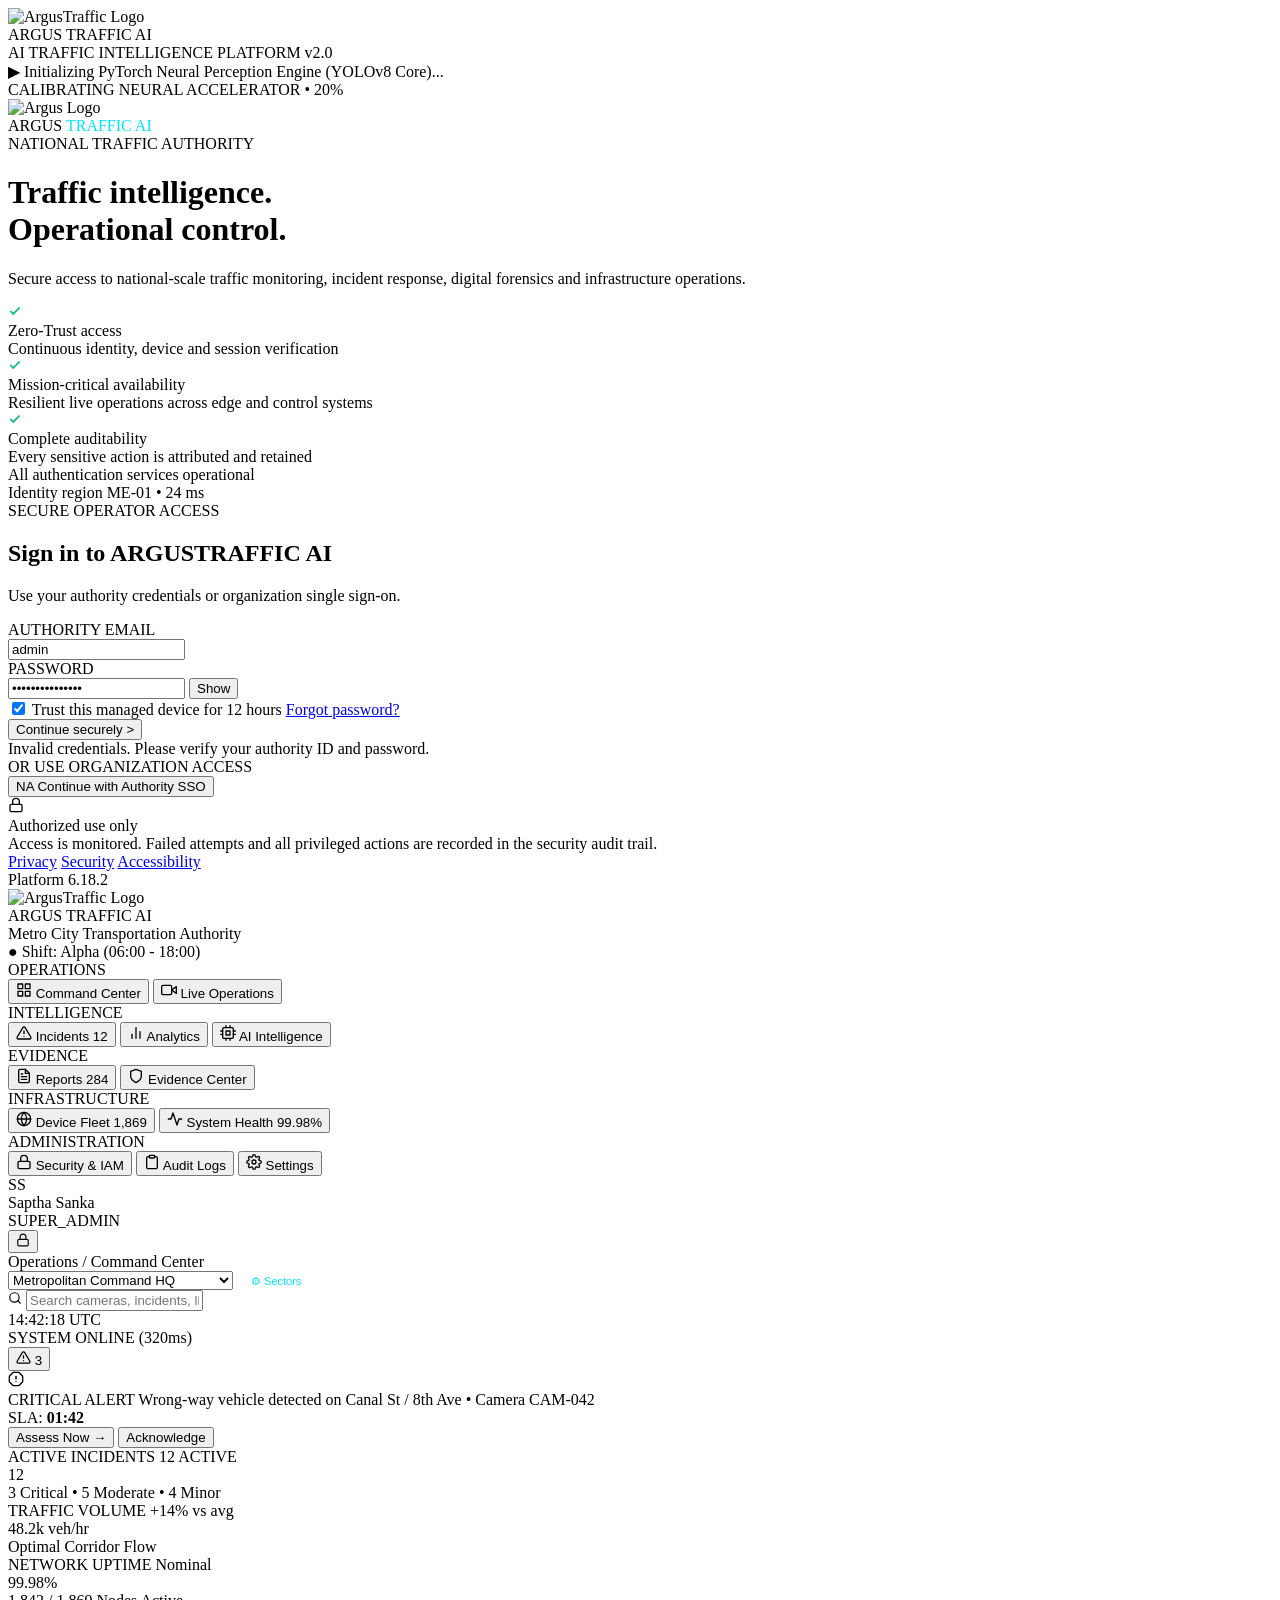
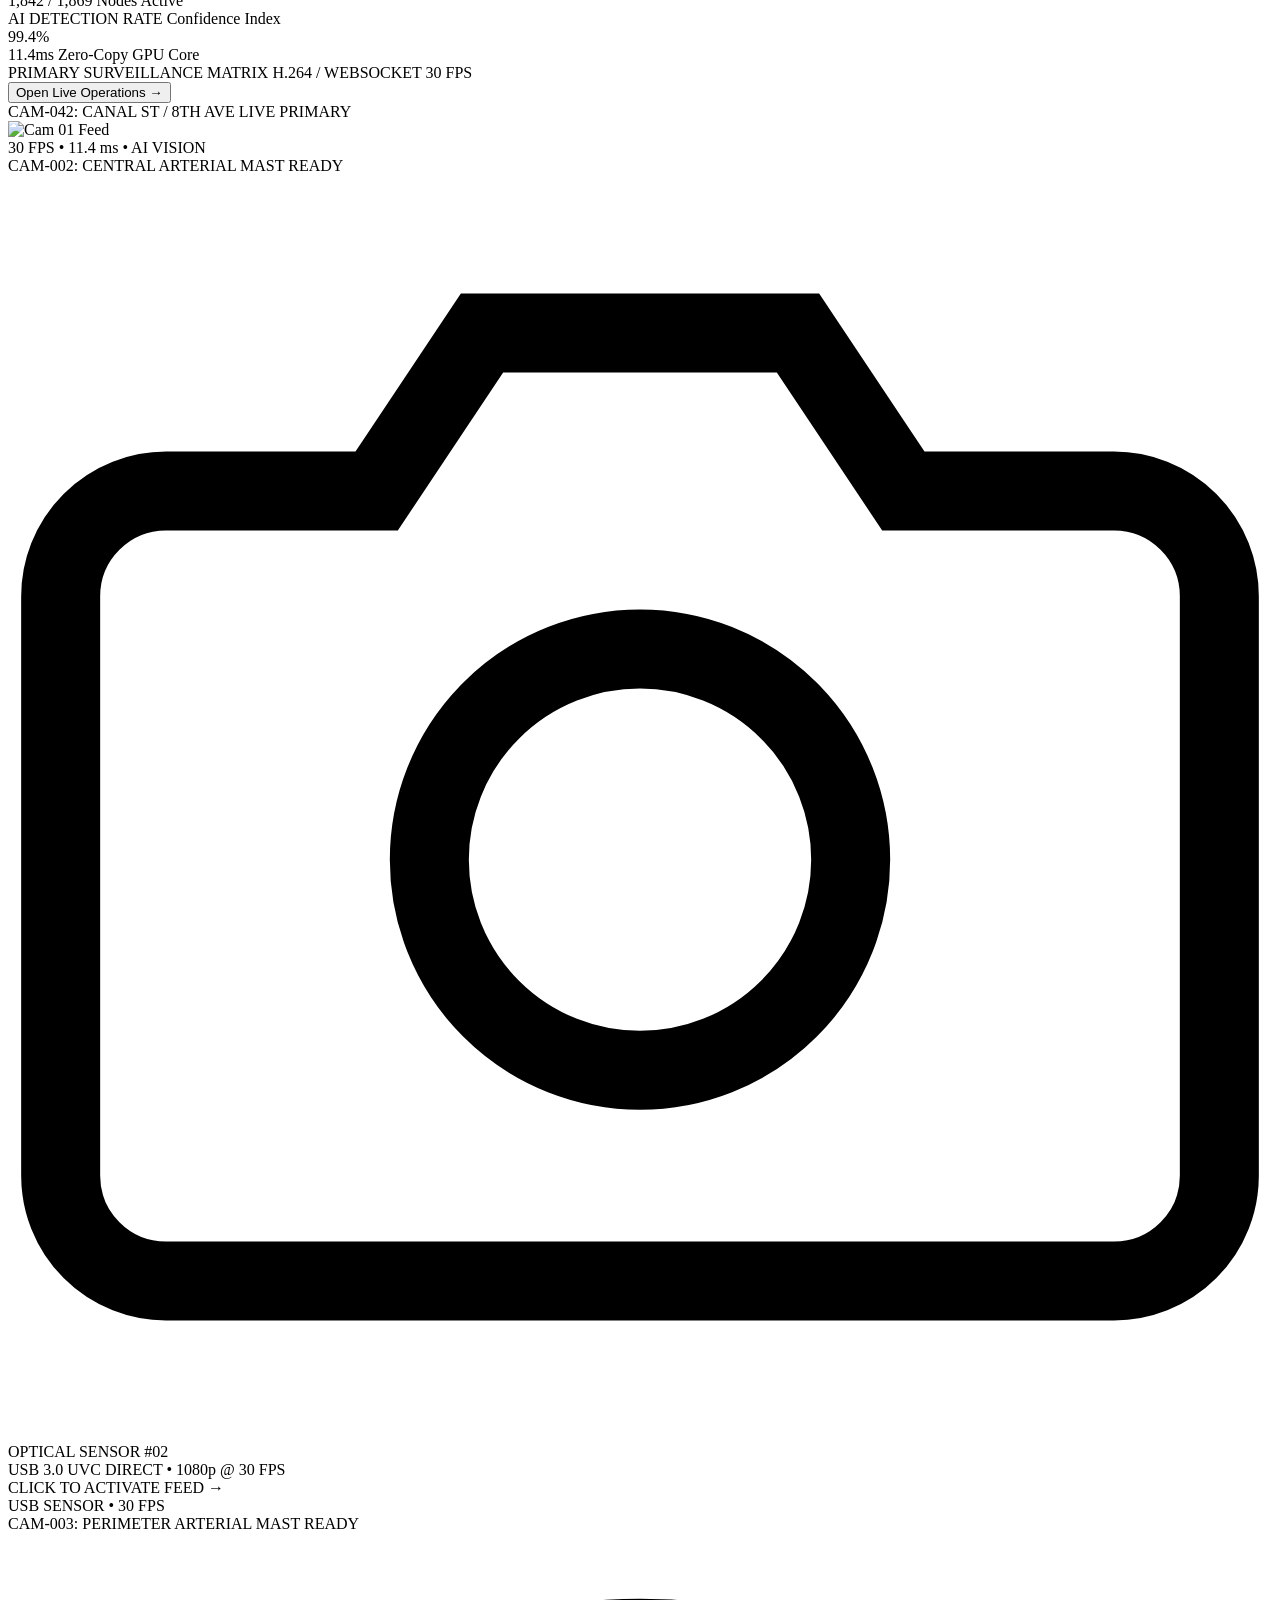
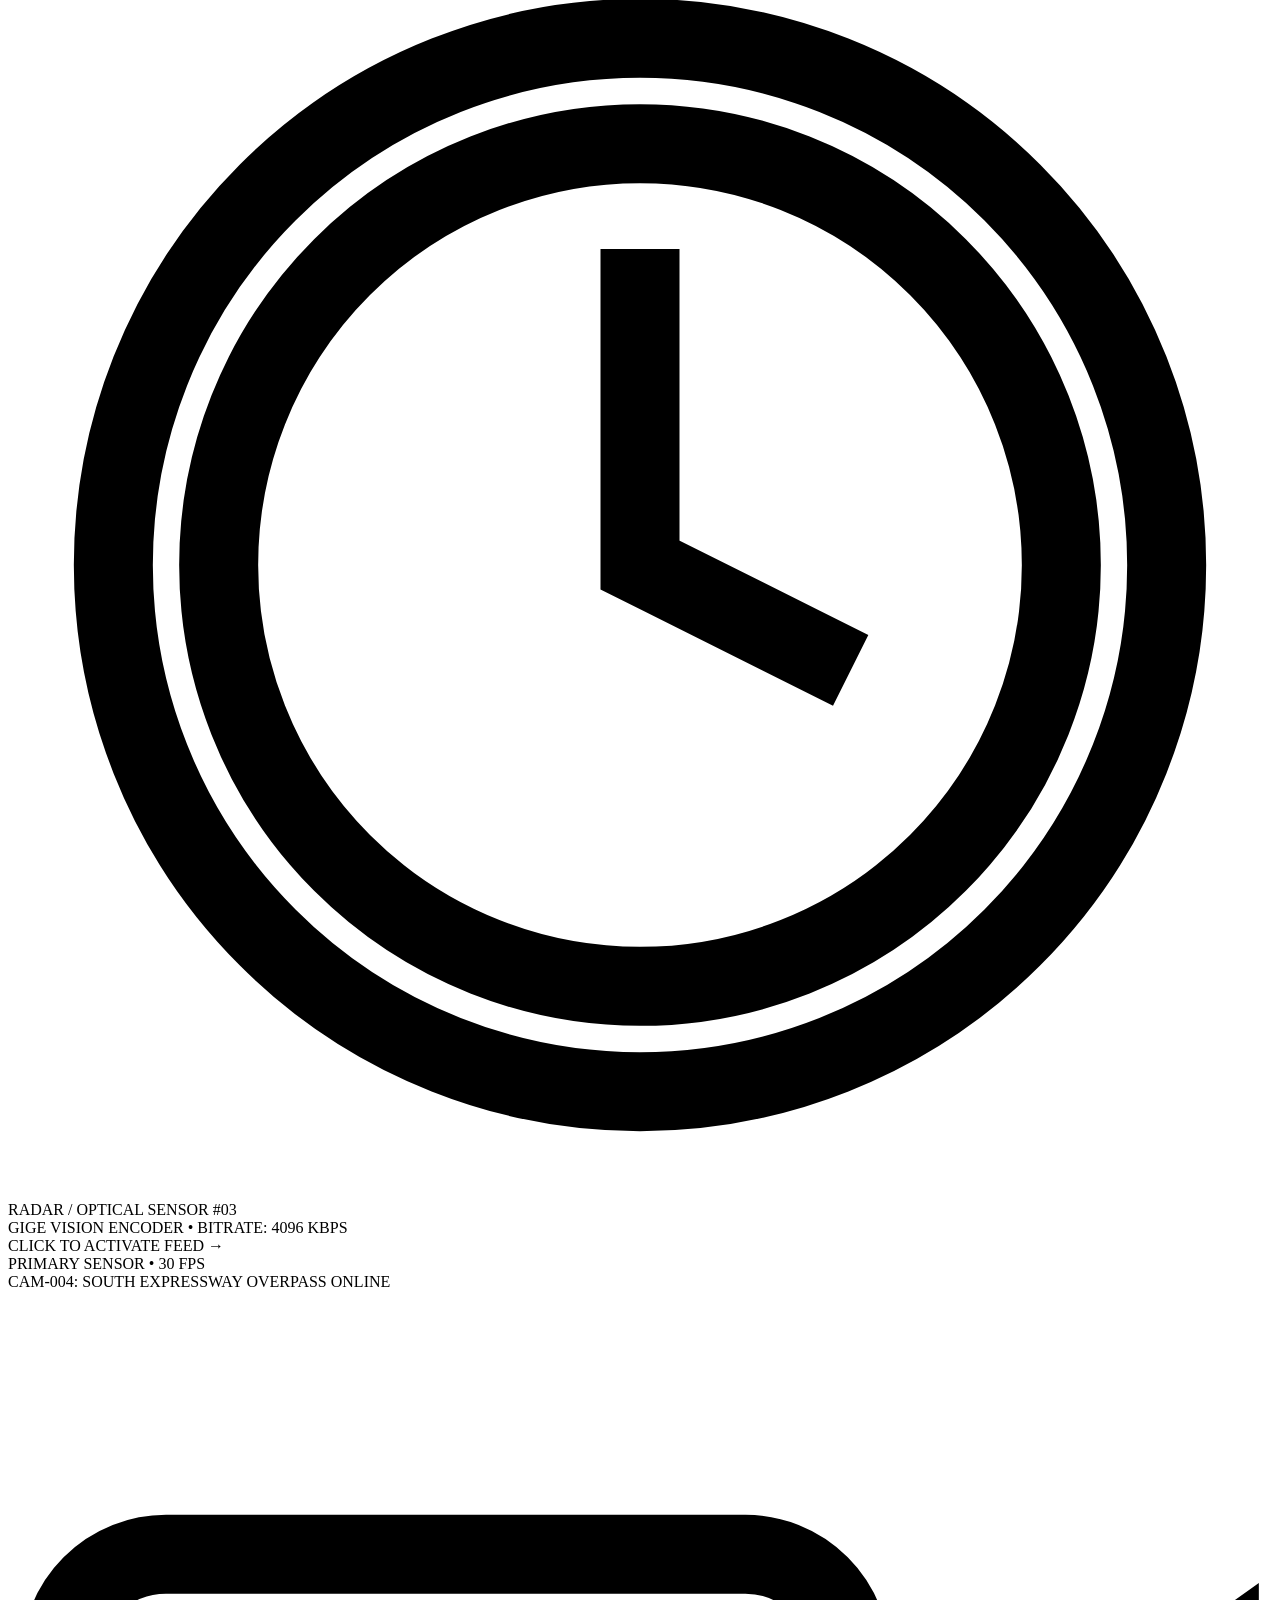
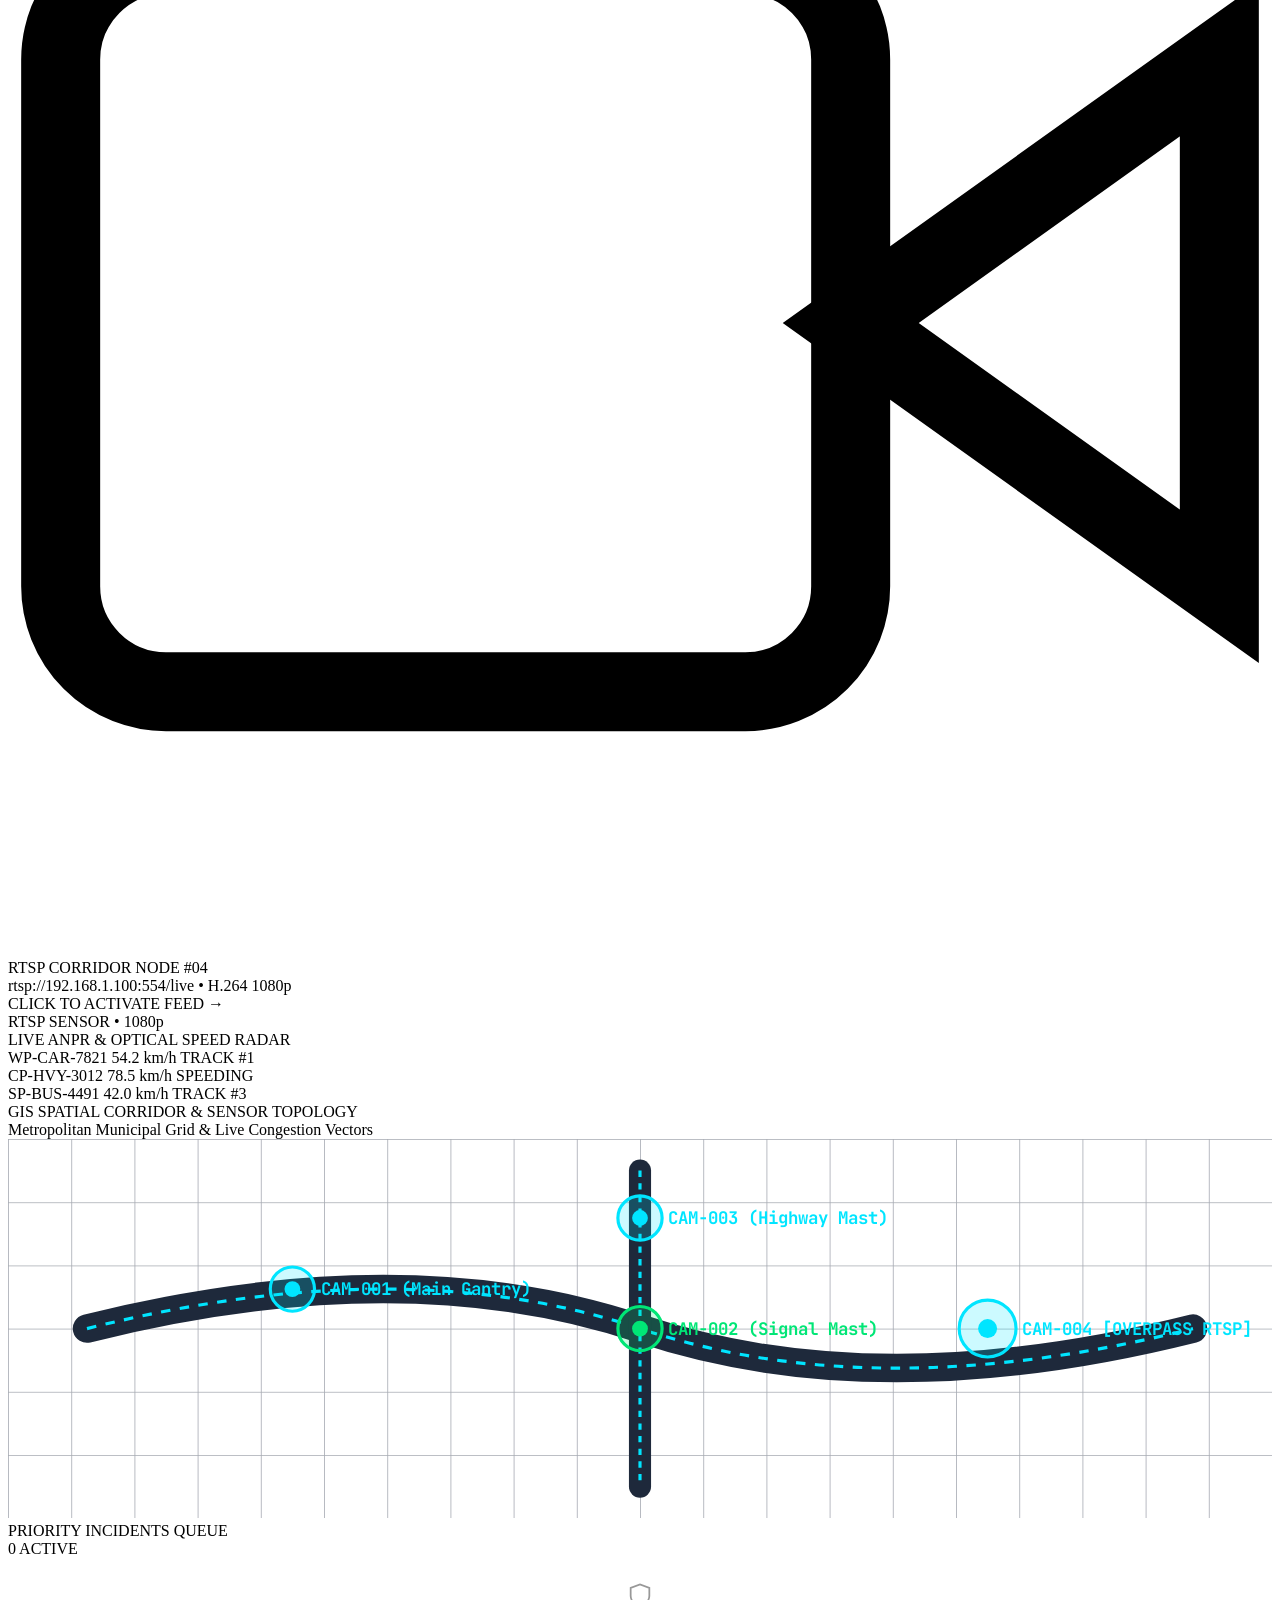
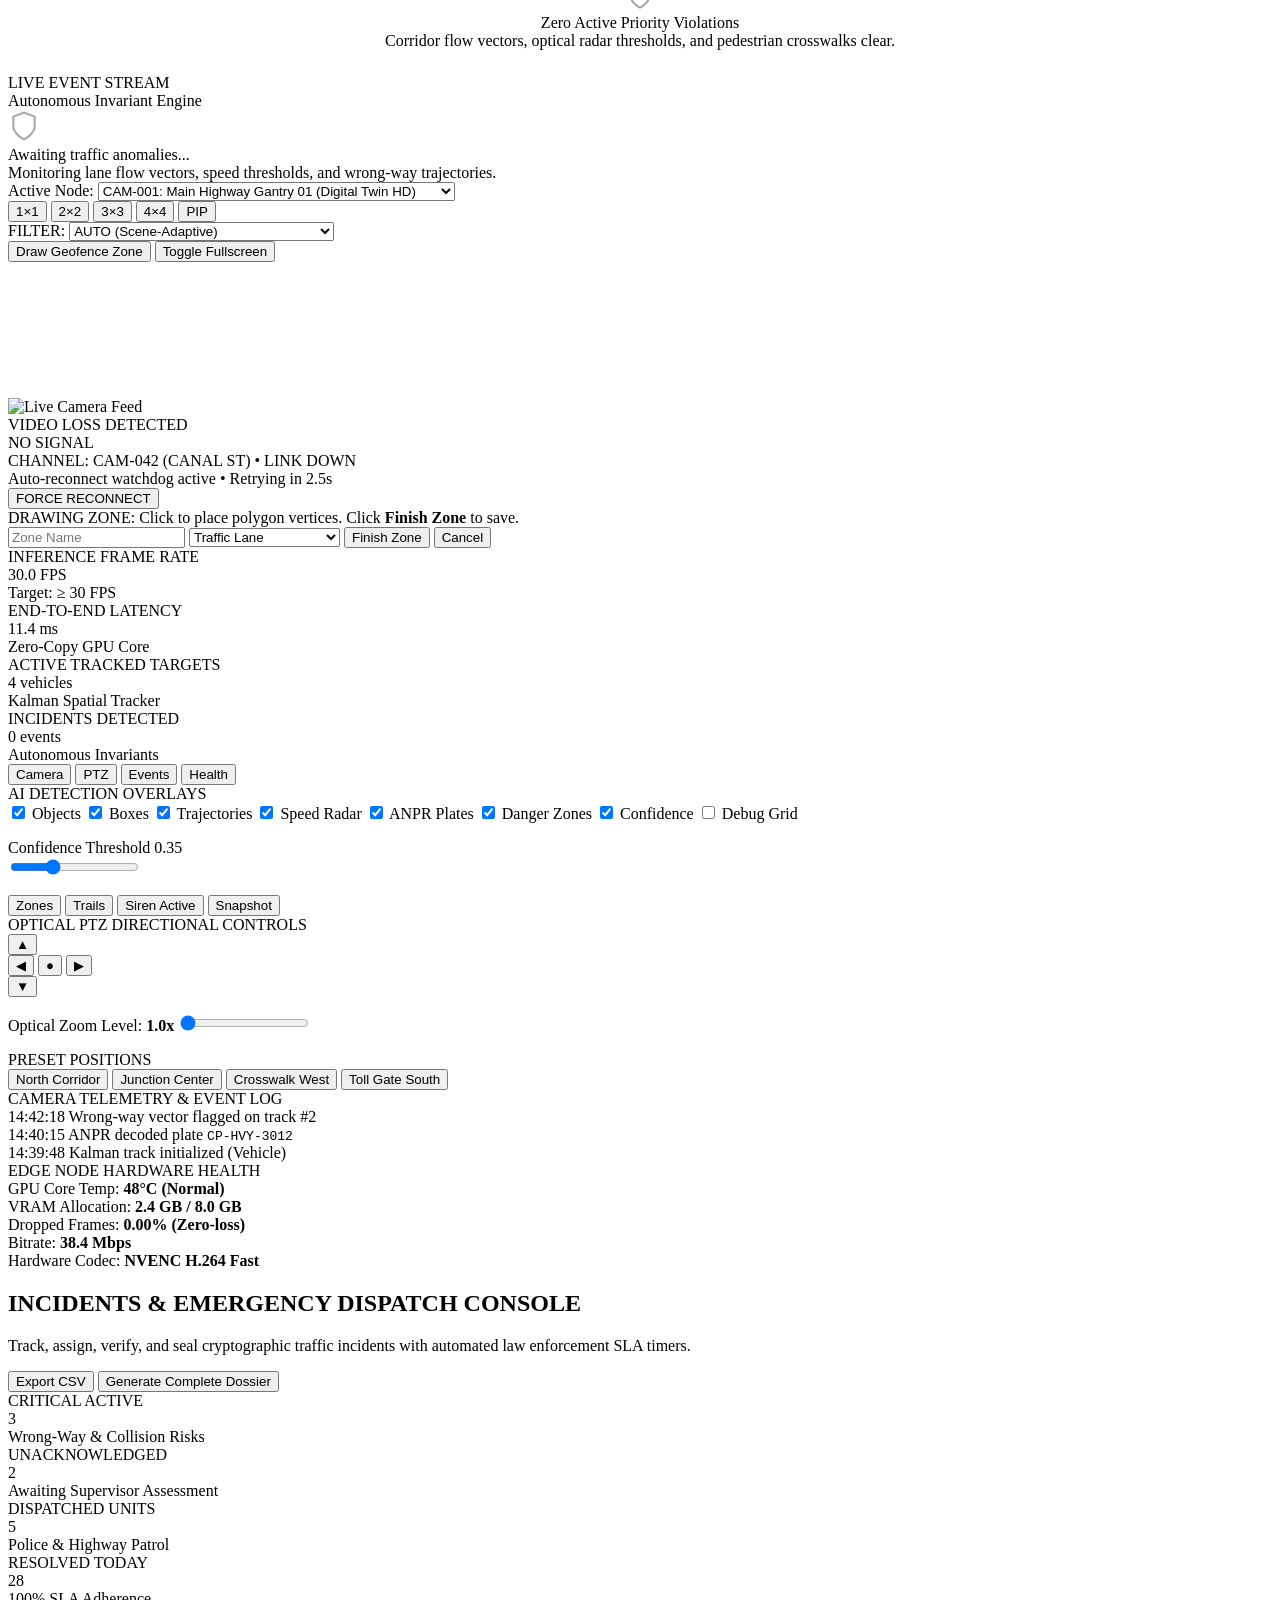
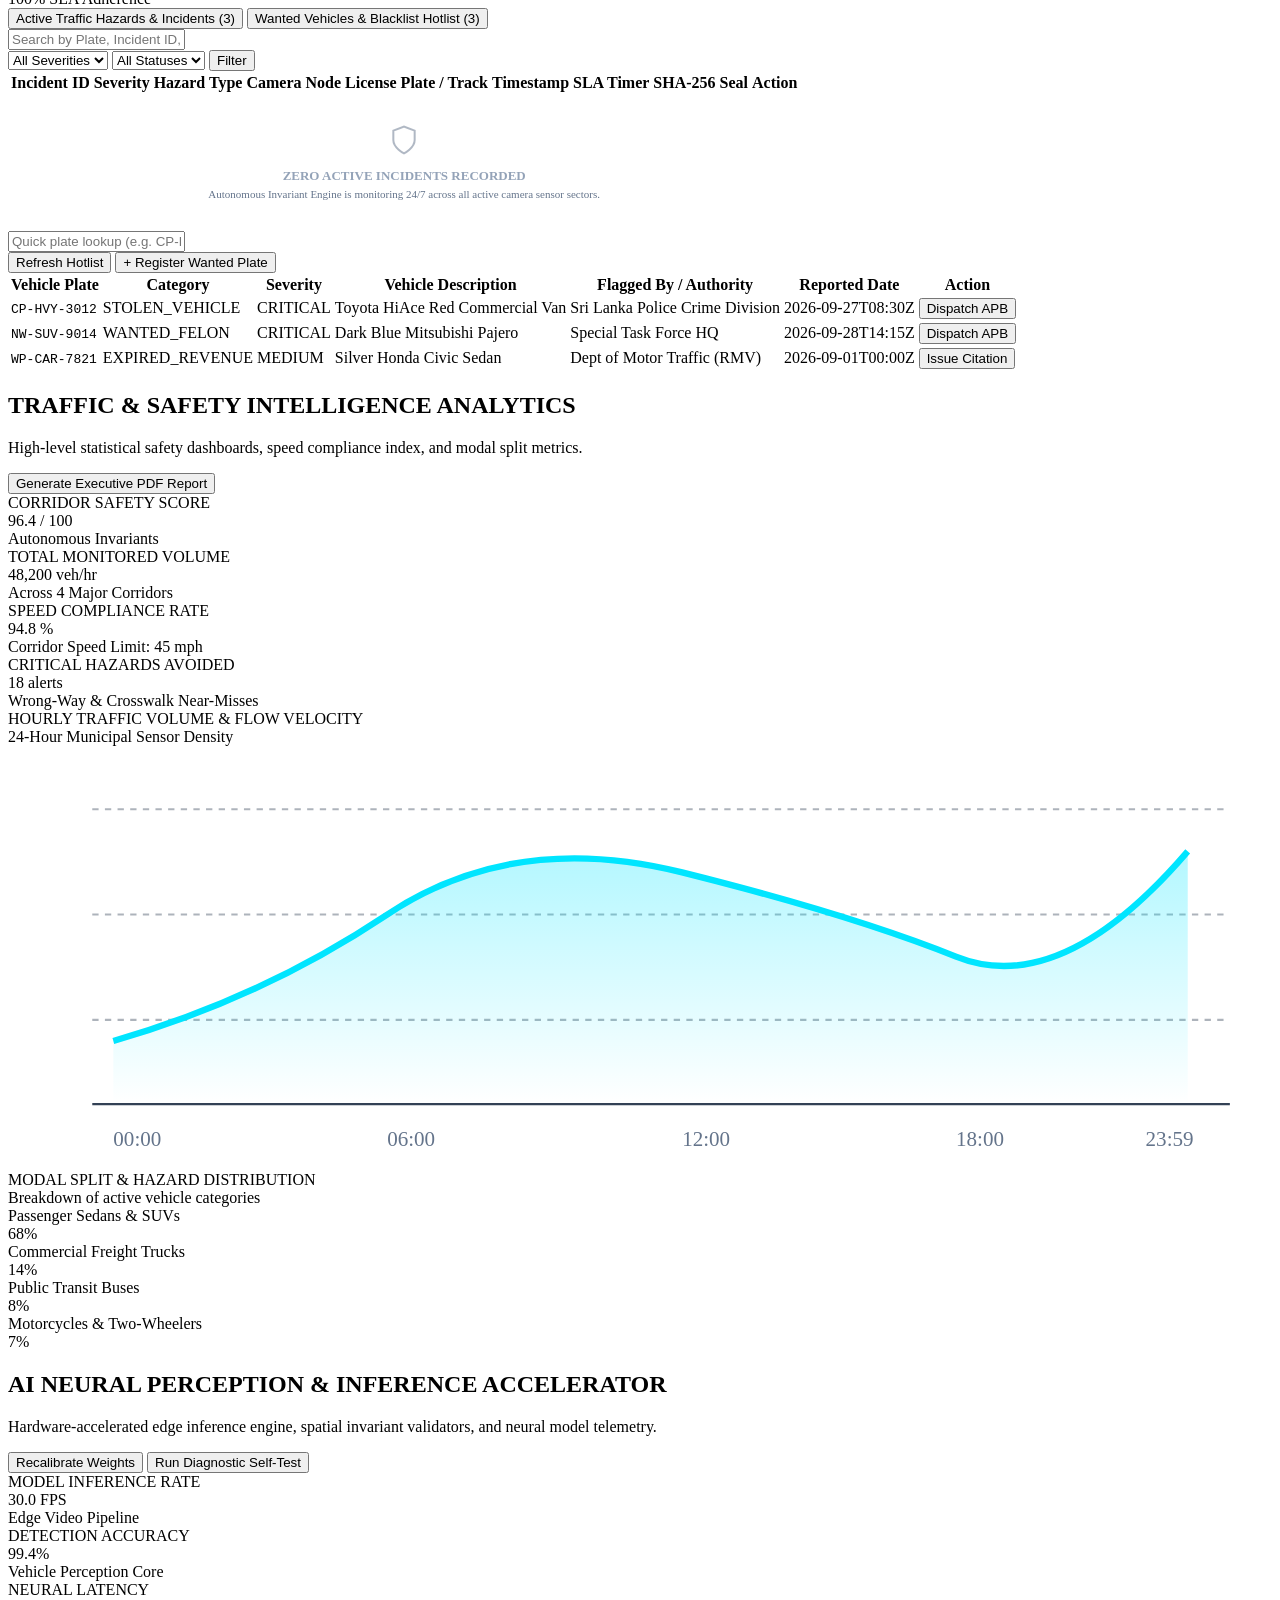
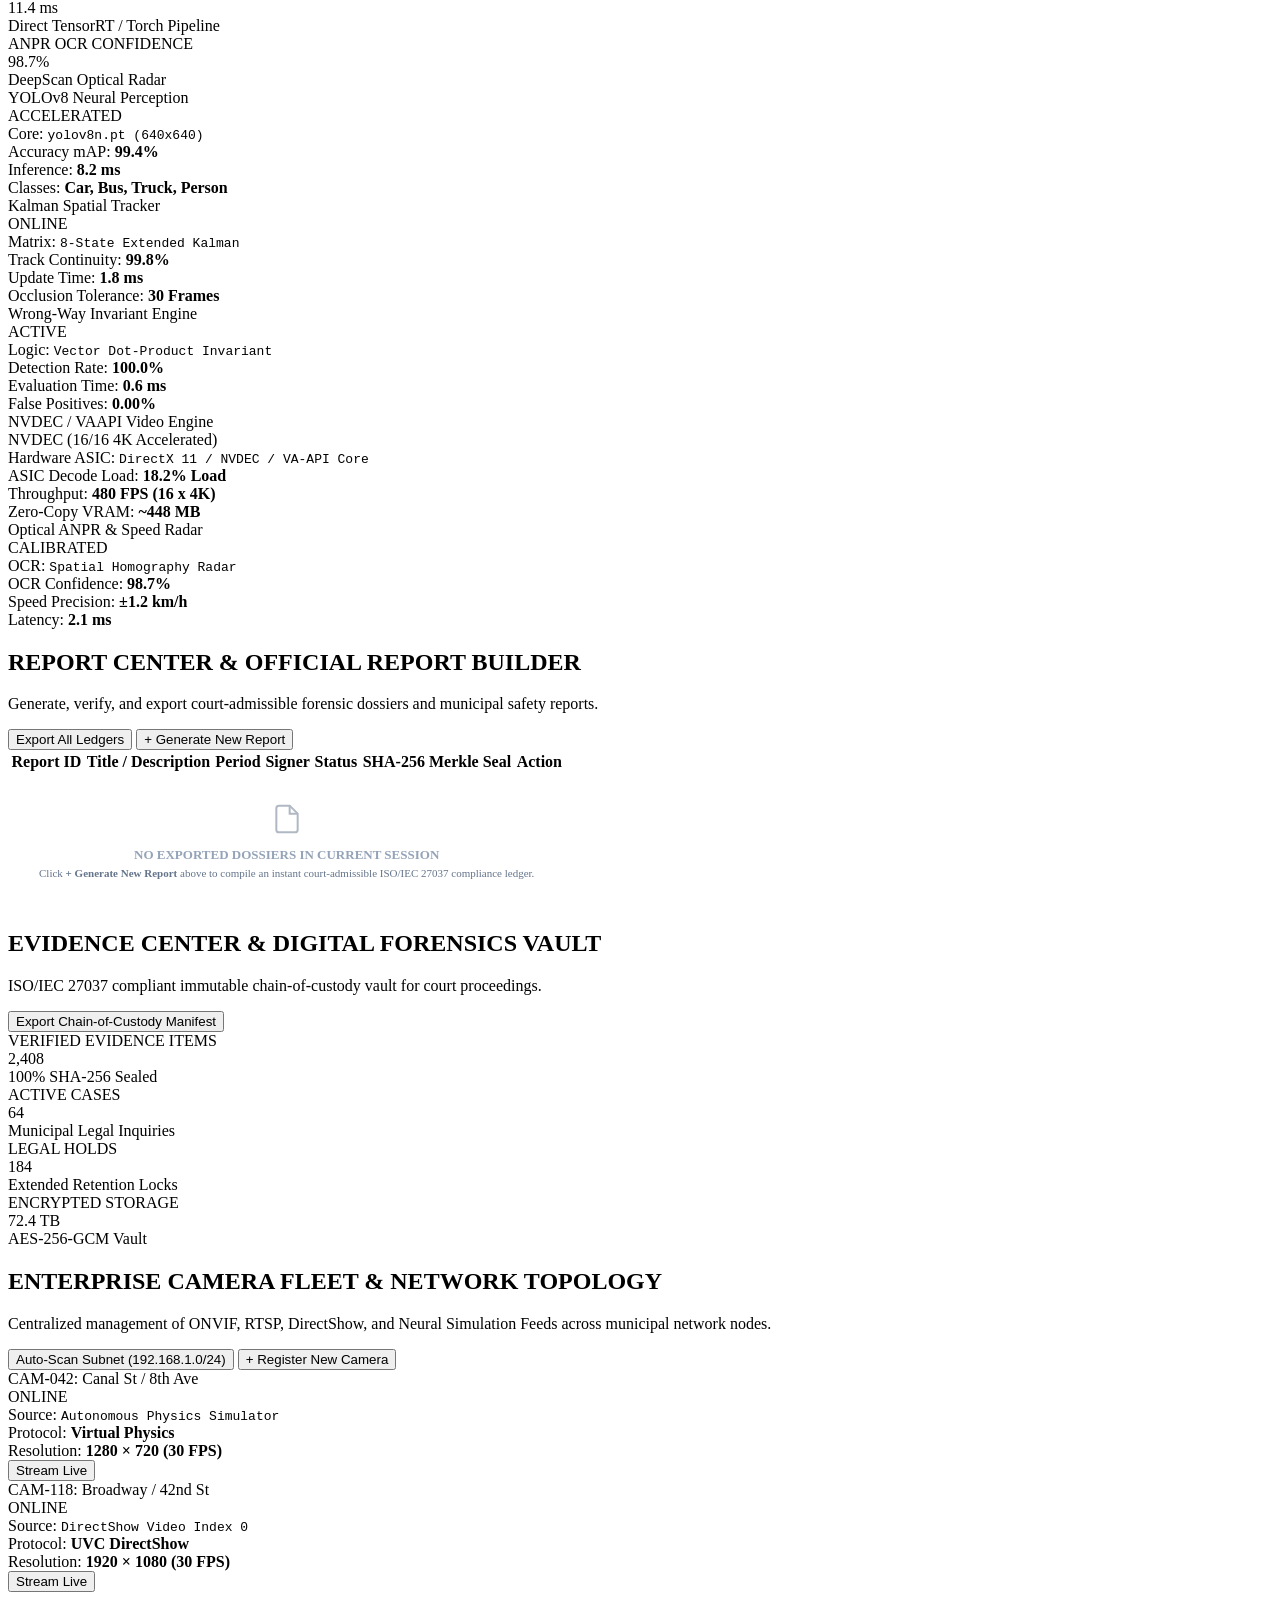
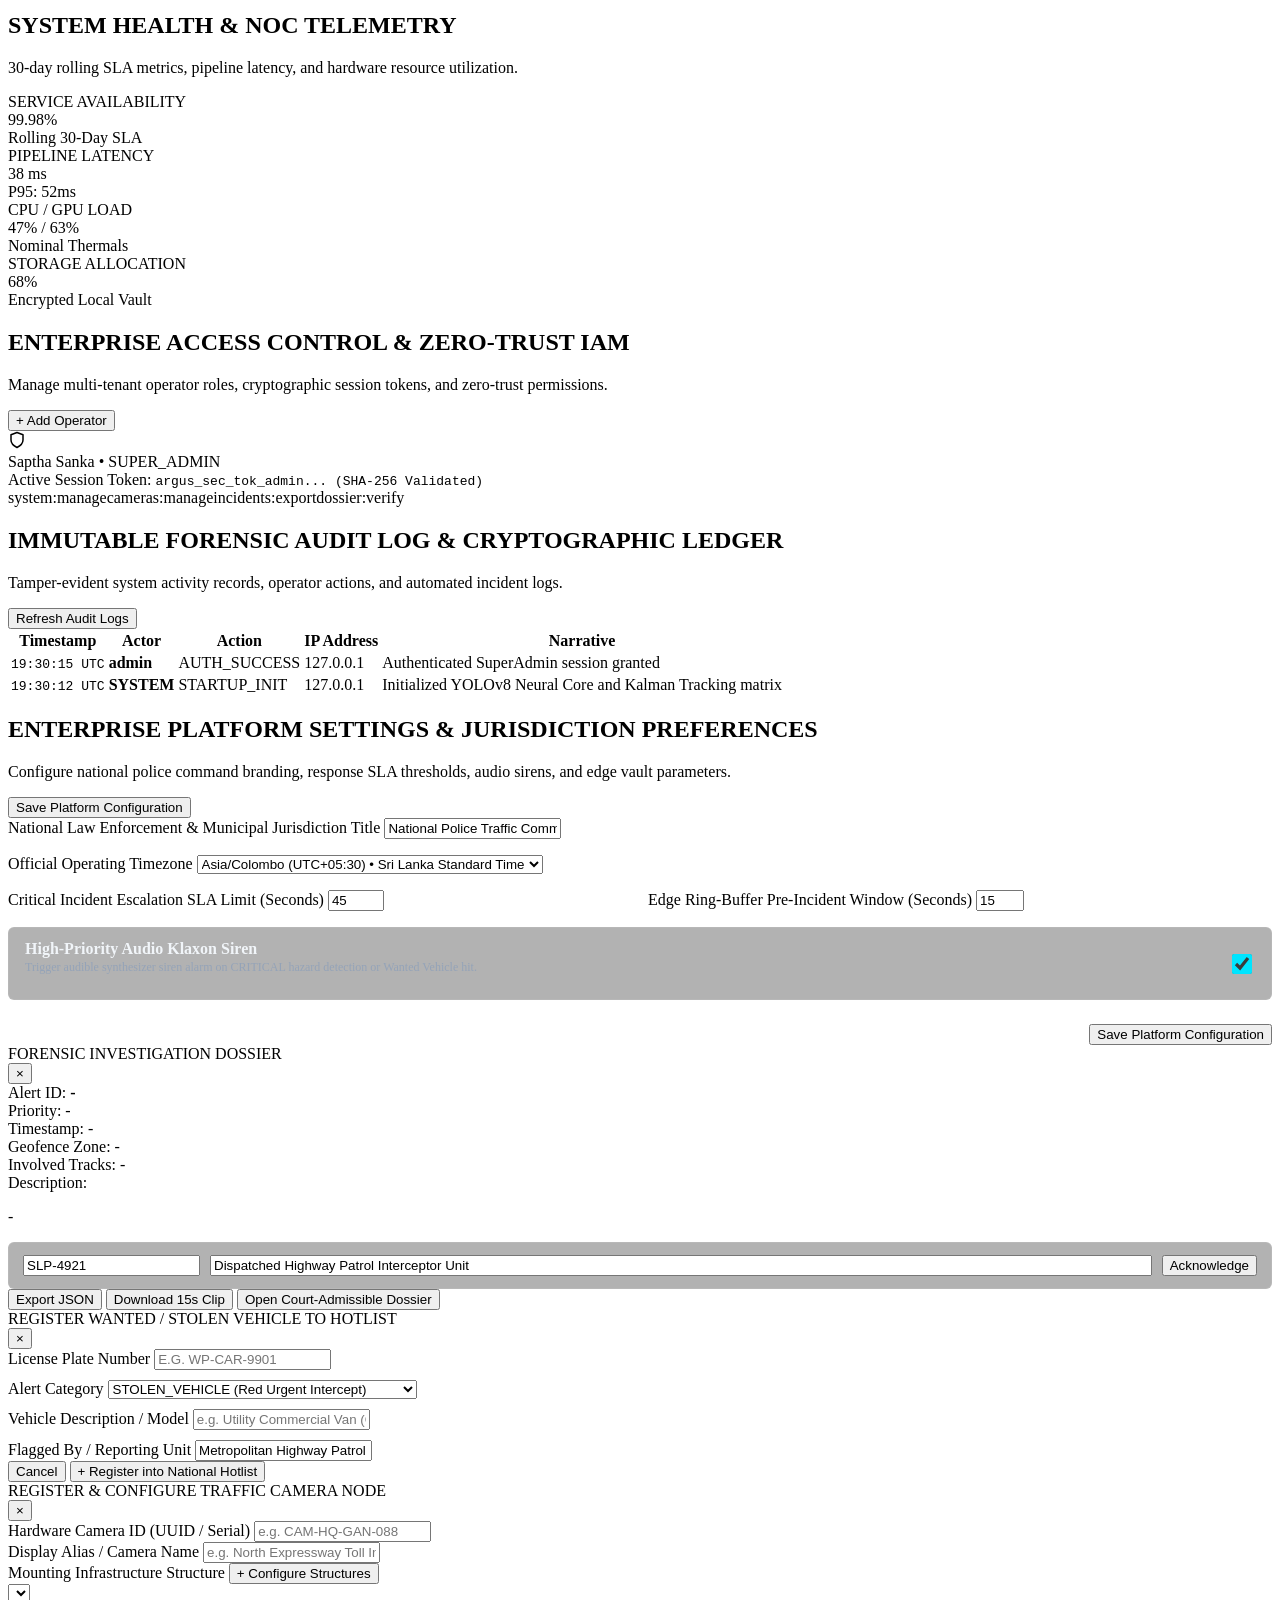
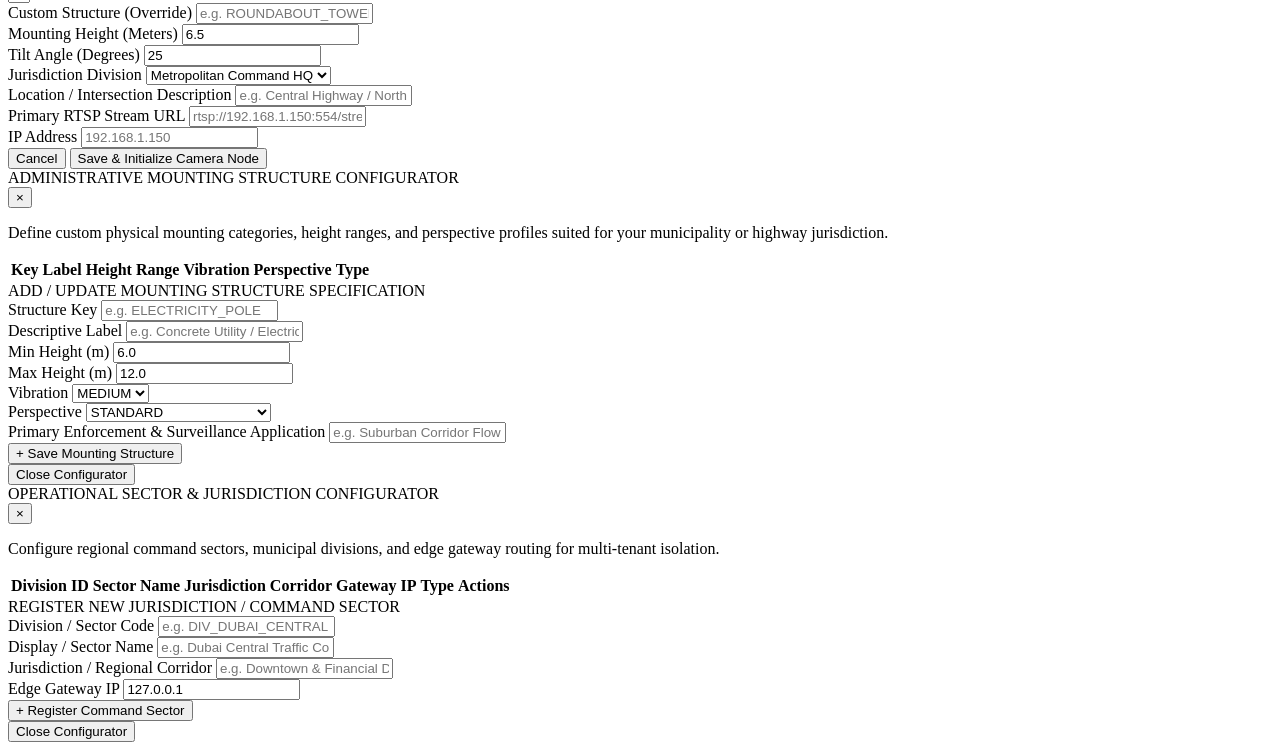
==== src/web/index.html @ 689c2548 "fix(ui/auth): enforce Zero-Trust login on launch, dynamic incident/report feeds, and multi-camera ma" ====
<!DOCTYPE html>
<html lang="en">
<head>
  <meta charset="UTF-8">
  <meta name="viewport" content="width=device-width, initial-scale=1.0">
  <title>ARGUS TRAFFIC AI - AI Traffic Intelligence Platform</title>
  <meta name="description" content="Industrial-grade Real-Time Edge Vision Platform for Autonomous Traffic Hazard & Incident Detection.">
  <link rel="icon" type="image/x-icon" href="/static/favicon.ico">
  <link rel="icon" type="image/png" href="/static/img/logo.png">
  <link rel="preconnect" href="https://fonts.googleapis.com">
  <link rel="preconnect" href="https://fonts.gstatic.com" crossorigin>
  <link href="https://fonts.googleapis.com/css2?family=Inter:wght@300;400;500;600;700;800&family=JetBrains+Mono:wght@400;500;600;700&display=swap" rel="stylesheet">
  <link rel="stylesheet" href="/static/css/style.css">
</head>
<body>

  <!-- Cybernetic Startup Boot / Splash Screen -->
  <div id="boot-screen" class="boot-overlay">
    <div class="boot-card">
      <div class="boot-logo">
        <img src="/static/img/logo.png" width="80" height="80" class="boot-logo-img" alt="ArgusTraffic Logo" />
      </div>
      <div class="boot-title">ARGUS TRAFFIC AI</div>
      <div class="boot-sub">AI TRAFFIC INTELLIGENCE PLATFORM v2.0</div>

      <div class="boot-logs" id="boot-log-box">
        <div class="boot-line active">▶ Initializing PyTorch Neural Perception Engine (YOLOv8 Core)...</div>
      </div>

      <div class="boot-progress-bar">
        <div class="boot-progress-fill" id="boot-progress"></div>
      </div>
      <div class="boot-status" id="boot-status-text">CALIBRATING NEURAL ACCELERATOR &bull; 20%</div>
    </div>
  </div>

  <!-- Official Figma Split-Screen Zero-Trust Security Gateway -->
  <div id="login-modal" class="figma-login-wrapper">
    <!-- Left Hero Column: Brand & Security Overview -->
    <div class="figma-login-left">
      <div class="login-grid-bg"></div>
      
      <div class="login-brand-top">
        <div class="brand-icon-box">
          <img src="/static/img/logo.png" width="32" height="32" alt="Argus Logo" />
        </div>
        <span class="login-brand-name">ARGUS <span style="color: #00e5ff;">TRAFFIC AI</span></span>
      </div>

      <div class="login-hero-content">
        <div class="pill-badge-nta">NATIONAL TRAFFIC AUTHORITY</div>
        <h1 class="login-hero-headline">
          Traffic intelligence.<br />
          Operational control.
        </h1>
        <p class="login-hero-subtext">
          Secure access to national-scale traffic monitoring, incident response, digital forensics and infrastructure operations.
        </p>

        <div class="login-feature-list">
          <div class="feature-item">
            <div class="feature-check-icon">
              <svg width="14" height="14" viewBox="0 0 24 24" fill="none" stroke="#10b981" stroke-width="3"><polyline points="20 6 9 17 4 12"></polyline></svg>
            </div>
            <div class="feature-text">
              <div class="feature-title">Zero-Trust access</div>
              <div class="feature-sub">Continuous identity, device and session verification</div>
            </div>
          </div>

          <div class="feature-item">
            <div class="feature-check-icon">
              <svg width="14" height="14" viewBox="0 0 24 24" fill="none" stroke="#10b981" stroke-width="3"><polyline points="20 6 9 17 4 12"></polyline></svg>
            </div>
            <div class="feature-text">
              <div class="feature-title">Mission-critical availability</div>
              <div class="feature-sub">Resilient live operations across edge and control systems</div>
            </div>
          </div>

          <div class="feature-item">
            <div class="feature-check-icon">
              <svg width="14" height="14" viewBox="0 0 24 24" fill="none" stroke="#10b981" stroke-width="3"><polyline points="20 6 9 17 4 12"></polyline></svg>
            </div>
            <div class="feature-text">
              <div class="feature-title">Complete auditability</div>
              <div class="feature-sub">Every sensitive action is attributed and retained</div>
            </div>
          </div>
        </div>
      </div>

      <div class="login-bottom-status">
        <span class="status-pulse-dot"></span>
        <div>
          <div class="status-headline">All authentication services operational</div>
          <div class="status-subline">Identity region ME-01 &bull; 24 ms</div>
        </div>
      </div>
    </div>

    <!-- Right Column: Operator Sign-In Form -->
    <div class="figma-login-right">
      <div class="login-form-container">
        <div class="login-tag-overline">SECURE OPERATOR ACCESS</div>
        <h2 class="login-right-title">Sign in to ARGUSTRAFFIC AI</h2>
        <p class="login-right-subtitle">Use your authority credentials or organization single sign-on.</p>

        <form id="login-form" class="figma-form-body">
          <div class="form-group-figma">
            <label class="form-label-figma" for="login-username">AUTHORITY EMAIL</label>
            <div class="input-wrapper-figma">
              <input type="text" id="login-username" class="figma-input-field" value="admin" placeholder="name@authority.gov" required autocomplete="username" />
            </div>
          </div>

          <div class="form-group-figma">
            <label class="form-label-figma" for="login-password">PASSWORD</label>
            <div class="input-wrapper-figma password-wrapper">
              <input type="password" id="login-password" class="figma-input-field" value="ArgusAdmin2026!" placeholder="Enter your password" required autocomplete="current-password" />
              <button type="button" class="btn-toggle-pwd" id="btn-toggle-pwd">Show</button>
            </div>
          </div>

          <div class="login-options-row">
            <label class="checkbox-label-figma">
              <input type="checkbox" id="remember-session" checked />
              <span>Trust this managed device for 12 hours</span>
            </label>
            <a href="javascript:void(0)" class="link-forgot-pwd" onclick="alert('For credential recovery, contact Enterprise IT Security Operations.')">Forgot password?</a>
          </div>

          <button type="submit" class="btn-figma-primary" id="btn-login-submit">
            <span>Continue securely</span> &gt;
          </button>

          <div id="login-error" class="login-error hidden">Invalid credentials. Please verify your authority ID and password.</div>

          <div class="figma-divider">
            <span>OR USE ORGANIZATION ACCESS</span>
          </div>

          <button type="button" class="btn-figma-sso" id="btn-sso-login">
            <span class="sso-badge-na">NA</span>
            <span>Continue with Authority SSO</span>
          </button>

          <div class="authorized-notice-box">
            <div class="notice-icon">
              <svg width="16" height="16" viewBox="0 0 24 24" fill="none" stroke="currentColor" stroke-width="2"><rect x="3" y="11" width="18" height="11" rx="2" ry="2"></rect><path d="M7 11V7a5 5 0 0 1 10 0v4"></path></svg>
            </div>
            <div class="notice-content">
              <div class="notice-title">Authorized use only</div>
              <div class="notice-desc">Access is monitored. Failed attempts and all privileged actions are recorded in the security audit trail.</div>
            </div>
          </div>

          <div class="figma-login-footer">
            <div class="footer-links">
              <a href="#">Privacy</a>
              <a href="#">Security</a>
              <a href="#">Accessibility</a>
            </div>
            <div class="footer-platform">Platform 6.18.2</div>
          </div>
        </form>
      </div>
    </div>
  </div>

  <!-- Main App Shell with Left Sidebar & Topbar Layout -->
  <div class="app-layout">

    <!-- Left Master Sidebar Navigation -->
    <aside class="sidebar-master">
      <div class="sidebar-brand">
        <div class="brand-icon">
          <img src="/static/img/logo.png" width="30" height="30" class="brand-logo-img" alt="ArgusTraffic Logo" />
        </div>
        <div class="brand-text">
          <div class="brand-title">ARGUS TRAFFIC AI</div>
          <div class="brand-subtitle">Metro City Transportation Authority</div>
        </div>
      </div>

      <div class="shift-banner">
        <span class="shift-indicator">●</span>
        <span>Shift: Alpha (06:00 - 18:00)</span>
      </div>

      <!-- Navigation Menu Groups -->
      <nav class="sidebar-nav">
        
        <!-- Group 1: OPERATIONS -->
        <div class="nav-group-title">OPERATIONS</div>
        <button class="nav-item active" data-view="view-command-center">
          <span class="nav-icon"><svg width="16" height="16" viewBox="0 0 24 24" fill="none" stroke="currentColor" stroke-width="2" stroke-linecap="round" stroke-linejoin="round"><rect x="3" y="3" width="7" height="7"/><rect x="14" y="3" width="7" height="7"/><rect x="14" y="14" width="7" height="7"/><rect x="3" y="14" width="7" height="7"/></svg></span>
          <span>Command Center</span>
        </button>
        <button class="nav-item" data-view="view-live-operations">
          <span class="nav-icon"><svg width="16" height="16" viewBox="0 0 24 24" fill="none" stroke="currentColor" stroke-width="2" stroke-linecap="round" stroke-linejoin="round"><polygon points="23 7 16 12 23 17 23 7"/><rect x="1" y="5" width="15" height="14" rx="2" ry="2"/></svg></span>
          <span>Live Operations</span>
        </button>

        <!-- Group 2: INTELLIGENCE -->
        <div class="nav-group-title">INTELLIGENCE</div>
        <button class="nav-item" data-view="view-incidents">
          <span class="nav-icon"><svg width="16" height="16" viewBox="0 0 24 24" fill="none" stroke="currentColor" stroke-width="2" stroke-linecap="round" stroke-linejoin="round"><path d="M10.29 3.86L1.82 18a2 2 0 0 0 1.71 3h16.94a2 2 0 0 0 1.71-3L13.71 3.86a2 2 0 0 0-3.42 0z"/><line x1="12" y1="9" x2="12" y2="13"/><line x1="12" y1="17" x2="12.01" y2="17"/></svg></span>
          <span>Incidents</span>
          <span class="nav-badge alert" id="sidebar-incident-badge">12</span>
        </button>
        <button class="nav-item" data-view="view-analytics">
          <span class="nav-icon"><svg width="16" height="16" viewBox="0 0 24 24" fill="none" stroke="currentColor" stroke-width="2" stroke-linecap="round" stroke-linejoin="round"><line x1="18" y1="20" x2="18" y2="10"/><line x1="12" y1="20" x2="12" y2="4"/><line x1="6" y1="20" x2="6" y2="14"/></svg></span>
          <span>Analytics</span>
        </button>
        <button class="nav-item" data-view="view-ai-intelligence">
          <span class="nav-icon"><svg width="16" height="16" viewBox="0 0 24 24" fill="none" stroke="currentColor" stroke-width="2" stroke-linecap="round" stroke-linejoin="round"><rect x="4" y="4" width="16" height="16" rx="2"/><rect x="9" y="9" width="6" height="6"/><line x1="9" y1="1" x2="9" y2="4"/><line x1="15" y1="1" x2="15" y2="4"/><line x1="9" y1="20" x2="9" y2="23"/><line x1="15" y1="20" x2="15" y2="23"/><line x1="20" y1="9" x2="23" y2="9"/><line x1="20" y1="14" x2="23" y2="14"/><line x1="1" y1="9" x2="4" y2="9"/><line x1="1" y1="14" x2="4" y2="14"/></svg></span>
          <span>AI Intelligence</span>
        </button>

        <!-- Group 3: EVIDENCE -->
        <div class="nav-group-title">EVIDENCE</div>
        <button class="nav-item" data-view="view-reports">
          <span class="nav-icon"><svg width="16" height="16" viewBox="0 0 24 24" fill="none" stroke="currentColor" stroke-width="2" stroke-linecap="round" stroke-linejoin="round"><path d="M14 2H6a2 2 0 0 0-2 2v16a2 2 0 0 0 2 2h12a2 2 0 0 0 2-2V8z"/><polyline points="14 2 14 8 20 8"/><line x1="16" y1="13" x2="8" y2="13"/><line x1="16" y1="17" x2="8" y2="17"/><polyline points="10 9 9 9 8 9"/></svg></span>
          <span>Reports</span>
          <span class="nav-badge count">284</span>
        </button>
        <button class="nav-item" data-view="view-evidence-center">
          <span class="nav-icon"><svg width="16" height="16" viewBox="0 0 24 24" fill="none" stroke="currentColor" stroke-width="2" stroke-linecap="round" stroke-linejoin="round"><path d="M12 22s8-4 8-10V5l-8-3-8 3v7c0 6 8 10 8 10z"/></svg></span>
          <span>Evidence Center</span>
        </button>

        <!-- Group 4: INFRASTRUCTURE -->
        <div class="nav-group-title">INFRASTRUCTURE</div>
        <button class="nav-item" data-view="view-devices">
          <span class="nav-icon"><svg width="16" height="16" viewBox="0 0 24 24" fill="none" stroke="currentColor" stroke-width="2" stroke-linecap="round" stroke-linejoin="round"><circle cx="12" cy="12" r="10"/><line x1="2" y1="12" x2="22" y2="12"/><path d="M12 2a15.3 15.3 0 0 1 4 10 15.3 15.3 0 0 1-4 10 15.3 15.3 0 0 1-4-10 15.3 15.3 0 0 1 4-10z"/></svg></span>
          <span>Device Fleet</span>
          <span class="nav-badge neutral">1,869</span>
        </button>
        <button class="nav-item" data-view="view-system-health">
          <span class="nav-icon"><svg width="16" height="16" viewBox="0 0 24 24" fill="none" stroke="currentColor" stroke-width="2" stroke-linecap="round" stroke-linejoin="round"><polyline points="22 12 18 12 15 21 9 3 6 12 2 12"/></svg></span>
          <span>System Health</span>
          <span class="nav-badge good">99.98%</span>
        </button>

        <!-- Group 5: ADMINISTRATION -->
        <div class="nav-group-title">ADMINISTRATION</div>
        <button class="nav-item" data-view="view-security">
          <span class="nav-icon"><svg width="16" height="16" viewBox="0 0 24 24" fill="none" stroke="currentColor" stroke-width="2" stroke-linecap="round" stroke-linejoin="round"><rect x="3" y="11" width="18" height="11" rx="2" ry="2"/><path d="M7 11V7a5 5 0 0 1 10 0v4"/></svg></span>
          <span>Security & IAM</span>
        </button>
        <button class="nav-item" data-view="view-audits">
          <span class="nav-icon"><svg width="16" height="16" viewBox="0 0 24 24" fill="none" stroke="currentColor" stroke-width="2" stroke-linecap="round" stroke-linejoin="round"><path d="M16 4h2a2 2 0 0 1 2 2v14a2 2 0 0 1-2 2H6a2 2 0 0 1-2-2V6a2 2 0 0 1 2-2h2"/><rect x="8" y="2" width="8" height="4" rx="1" ry="1"/></svg></span>
          <span>Audit Logs</span>
        </button>
        <button class="nav-item" data-view="view-settings">
          <span class="nav-icon"><svg width="16" height="16" viewBox="0 0 24 24" fill="none" stroke="currentColor" stroke-width="2" stroke-linecap="round" stroke-linejoin="round"><circle cx="12" cy="12" r="3"/><path d="M19.4 15a1.65 1.65 0 0 0 .33 1.82l.06.06a2 2 0 0 1 0 2.83 2 2 0 0 1-2.83 0l-.06-.06a1.65 1.65 0 0 0-1.82-.33 1.65 1.65 0 0 0-1 1.51V21a2 2 0 0 1-2 2 2 2 0 0 1-2-2v-.09A1.65 1.65 0 0 0 9 19.4a1.65 1.65 0 0 0-1.82.33l-.06.06a2 2 0 0 1-2.83 0 2 2 0 0 1 0-2.83l.06-.06a1.65 1.65 0 0 0 .33-1.82 1.65 1.65 0 0 0-1.51-1H3a2 2 0 0 1-2-2 2 2 0 0 1 2-2h.09A1.65 1.65 0 0 0 4.6 9a1.65 1.65 0 0 0-.33-1.82l-.06-.06a2 2 0 0 1 0-2.83 2 2 0 0 1 2.83 0l.06.06a1.65 1.65 0 0 0 1.82.33H9a1.65 1.65 0 0 0 1-1.51V3a2 2 0 0 1 2-2 2 2 0 0 1 2 2v.09a1.65 1.65 0 0 0 1 1.51 1.65 1.65 0 0 0 1.82-.33l.06-.06a2 2 0 0 1 2.83 0 2 2 0 0 1 0 2.83l-.06.06a1.65 1.65 0 0 0-.33 1.82V9a1.65 1.65 0 0 0 1.51 1H21a2 2 0 0 1 2 2 2 2 0 0 1-2 2h-.09a1.65 1.65 0 0 0-1.51 1z"/></svg></span>
          <span>Settings</span>
        </button>

      </nav>

      <!-- Sidebar Footer User Profile -->
      <div class="sidebar-footer">
        <div class="user-profile-box">
          <div class="user-avatar">SS</div>
          <div class="user-info">
            <div class="user-name" id="sidebar-user-name">Saptha Sanka</div>
            <div class="user-role" id="sidebar-user-role">SUPER_ADMIN</div>
          </div>
          <button class="btn-sidebar-lock" id="btn-logout" title="Lock Session"><svg width="14" height="14" viewBox="0 0 24 24" fill="none" stroke="currentColor" stroke-width="2" stroke-linecap="round" stroke-linejoin="round"><rect x="3" y="11" width="18" height="11" rx="2" ry="2"/><path d="M7 11V7a5 5 0 0 1 10 0v4"/></svg></button>
        </div>
      </div>
    </aside>

    <!-- Main Content Area -->
    <div class="main-content-wrapper">

      <!-- Top Header Bar -->
      <header class="top-header">
        <div class="header-left">
          <div class="breadcrumb" id="current-breadcrumb">
            <span class="bc-root">Operations</span>
            <span class="bc-sep">/</span>
            <span class="bc-active" id="breadcrumb-title">Command Center</span>
          </div>
          <div class="jurisdiction-pill">
            <span class="pill-dot"></span>
            <select id="division-mesh-selector" class="division-select" onchange="switchPoliceDivision(this.value)">
              <option value="ALL">National Tactical Grid (All Sectors)</option>
              <option value="DIV_COLOMBO_CENTRAL" selected>Metropolitan Command HQ</option>
              <option value="DIV_KANDY">North District Command</option>
              <option value="DIV_GALLE">South District Command</option>
              <option value="DIV_JAFFNA">Eastern District Command</option>
            </select>
            <button id="btn-open-division-mgr" type="button" class="btn-link text-xs ml-2" style="color: #00e5ff; margin-left: 8px; font-size: 11px; cursor: pointer; background: none; border: none;" onclick="openDivisionManagerModal()" title="Configure Custom Sectors & Jurisdictions">⚙ Sectors</button>
          </div>
        </div>

        <div class="header-center">
          <div class="global-search-bar">
            <span class="search-icon"><svg width="14" height="14" viewBox="0 0 24 24" fill="none" stroke="currentColor" stroke-width="2" stroke-linecap="round" stroke-linejoin="round"><circle cx="11" cy="11" r="8"/><path d="m21 21-4.35-4.35"/></svg></span>
            <input type="text" placeholder="Search cameras, incidents, license plates, or nodes..." class="search-input" />
          </div>
        </div>

        <div class="header-right">
          <div class="clock-display" id="header-clock">14:42:18 UTC</div>
          <div class="status-pill" id="connection-status">
            <span class="pulse-dot"></span>
            <span>SYSTEM ONLINE (320ms)</span>
          </div>
          <button class="btn-top-alert" onclick="switchToIncidents()">
            <span><svg width="15" height="15" viewBox="0 0 24 24" fill="none" stroke="currentColor" stroke-width="2" stroke-linecap="round" stroke-linejoin="round"><path d="M10.29 3.86L1.82 18a2 2 0 0 0 1.71 3h16.94a2 2 0 0 0 1.71-3L13.71 3.86a2 2 0 0 0-3.42 0z"/><line x1="12" y1="9" x2="12" y2="13"/><line x1="12" y1="17" x2="12.01" y2="17"/></svg></span>
            <span class="top-alert-badge">3</span>
          </button>
        </div>
      </header>

      <!-- VIEW 1: COMMAND CENTER -->
      <main class="content-view" id="view-command-center">

        <!-- Emergency Alert Banner -->
        <div class="emergency-alert-banner" id="emergency-banner">
          <div class="alert-banner-left">
            <span class="alert-pulse-icon"><svg width="16" height="16" viewBox="0 0 24 24" fill="none" stroke="currentColor" stroke-width="2" stroke-linecap="round" stroke-linejoin="round"><polygon points="7.86 2 16.14 2 22 7.86 22 16.14 16.14 22 7.86 22 2 16.14 2 7.86 7.86 2"/><line x1="12" y1="8" x2="12" y2="12"/><line x1="12" y1="16" x2="12.01" y2="16"/></svg></span>
            <div class="alert-banner-content">
              <span class="alert-banner-tag">CRITICAL ALERT</span>
              <span class="alert-banner-text" id="alert-banner-text">Wrong-way vehicle detected on Canal St / 8th Ave &bull; Camera CAM-042</span>
            </div>
          </div>
          <div class="alert-banner-right">
            <div class="alert-sla-badge">
              <span class="sla-dot"></span>
              <span>SLA: <strong id="sla-countdown">01:42</strong></span>
            </div>
            <button class="btn-alert-action" id="btn-assess-alert" onclick="switchToLiveOps()">Assess Now &rarr;</button>
            <button class="btn-alert-ack" id="btn-ack-alert" onclick="ackCurrentAlert()">Acknowledge</button>
          </div>
        </div>

        <!-- 4 Top KPI Cards with Sparklines -->
        <div class="kpi-grid-4">
          <div class="kpi-card">
            <div class="kpi-top">
              <span class="kpi-title">ACTIVE INCIDENTS</span>
              <span class="kpi-tag alert">12 ACTIVE</span>
            </div>
            <div class="kpi-val val-red">12</div>
            <div class="kpi-footer">
              <span class="kpi-sub-alert">3 Critical &bull; 5 Moderate &bull; 4 Minor</span>
            </div>
          </div>

          <div class="kpi-card">
            <div class="kpi-top">
              <span class="kpi-title">TRAFFIC VOLUME</span>
              <span class="kpi-trend up">+14% vs avg</span>
            </div>
            <div class="kpi-val val-cyan">48.2k <span class="kpi-unit">veh/hr</span></div>
            <div class="kpi-footer">
              <div class="sparkline-bar cyan"><div style="width: 78%;"></div></div>
              <span>Optimal Corridor Flow</span>
            </div>
          </div>

          <div class="kpi-card">
            <div class="kpi-top">
              <span class="kpi-title">NETWORK UPTIME</span>
              <span class="kpi-trend good">Nominal</span>
            </div>
            <div class="kpi-val val-emerald">99.98<span class="kpi-unit">%</span></div>
            <div class="kpi-footer">
              <span class="kpi-sub-text">1,842 / 1,869 Nodes Active</span>
            </div>
          </div>

          <div class="kpi-card">
            <div class="kpi-top">
              <span class="kpi-title">AI DETECTION RATE</span>
              <span class="kpi-trend good">Confidence Index</span>
            </div>
            <div class="kpi-val val-emerald">99.4<span class="kpi-unit">%</span></div>
            <div class="kpi-footer">
              <span class="kpi-sub-text">11.4ms Zero-Copy GPU Core</span>
            </div>
          </div>
        </div>

        <!-- Command Center Workspace (2/3 Left Video Wall/GIS & 1/3 Right Priority Feed) -->
        <div class="cmd-layout">
          <section class="cmd-main-col">

            <!-- 4-Up Live Video Wall Matrix -->
            <div class="wall-card">
              <div class="wall-header">
                <div class="wall-title-box">
                  <span class="feed-live-dot"></span>
                  <span class="wall-title">PRIMARY SURVEILLANCE MATRIX</span>
                  <span class="wall-codec">H.264 / WEBSOCKET 30 FPS</span>
                </div>
                <div class="wall-actions">
                  <button class="btn btn-sm btn-outline" onclick="switchToLiveOps()">Open Live Operations &rarr;</button>
                </div>
              </div>

              <div class="camera-wall-grid" id="camera-wall-grid">
                <div class="wall-node active" id="wall-node-1" onclick="switchStreamSource('synthetic', 'wall-node-1')">
                  <div class="wall-node-header">
                    <span class="node-tag">CAM-042: CANAL ST / 8TH AVE</span>
                    <span class="node-status live">LIVE PRIMARY</span>
                  </div>
                  <div class="wall-node-feed">
                    <img id="wall-stream-1" class="wall-stream-img" alt="Cam 01 Feed" />
                    <div class="stream-overlay-tag">30 FPS &bull; 11.4 ms &bull; AI VISION</div>
                  </div>
                </div>

                <div class="wall-node" id="wall-node-2" onclick="switchStreamSource('0', 'wall-node-2')">
                  <div class="wall-node-header">
                    <span class="node-tag">CAM-002: CENTRAL ARTERIAL MAST</span>
                    <span class="node-status live">READY</span>
                  </div>
                  <div class="wall-node-feed">
                    <div class="matrix-standby-slate">
                      <svg class="matrix-standby-icon" viewBox="0 0 24 24" fill="none" stroke="currentColor" stroke-width="1.5"><path d="M23 19a2 2 0 0 1-2 2H3a2 2 0 0 1-2-2V8a2 2 0 0 1 2-2h4l2-3h6l2 3h4a2 2 0 0 1 2 2z"/><circle cx="12" cy="13" r="4"/></svg>
                      <div class="matrix-standby-title">OPTICAL SENSOR #02</div>
                      <div class="matrix-standby-meta">USB 3.0 UVC DIRECT &bull; 1080p @ 30 FPS</div>
                      <span class="matrix-standby-action">CLICK TO ACTIVATE FEED &rarr;</span>
                    </div>
                    <div class="stream-overlay-tag">USB SENSOR &bull; 30 FPS</div>
                  </div>
                </div>

                <div class="wall-node" id="wall-node-3" onclick="switchStreamSource('synthetic', 'wall-node-3')">
                  <div class="wall-node-header">
                    <span class="node-tag">CAM-003: PERIMETER ARTERIAL MAST</span>
                    <span class="node-status live">READY</span>
                  </div>
                  <div class="wall-node-feed">
                    <div class="matrix-standby-slate">
                      <svg class="matrix-standby-icon" viewBox="0 0 24 24" fill="none" stroke="currentColor" stroke-width="1.5"><path d="M12 2a10 10 0 1 0 10 10A10 10 0 0 0 12 2zm0 18a8 8 0 1 1 8-8 8 8 0 0 1-8 8z"/><path d="M12 6v6l4 2"/></svg>
                      <div class="matrix-standby-title">RADAR / OPTICAL SENSOR #03</div>
                      <div class="matrix-standby-meta">GIGE VISION ENCODER &bull; BITRATE: 4096 KBPS</div>
                      <span class="matrix-standby-action">CLICK TO ACTIVATE FEED &rarr;</span>
                    </div>
                    <div class="stream-overlay-tag">PRIMARY SENSOR &bull; 30 FPS</div>
                  </div>
                </div>

                <div class="wall-node alert" id="wall-node-4" onclick="switchStreamSource('rtsp://admin:password@192.168.1.100:554/live', 'wall-node-4')">
                  <div class="wall-node-header">
                    <span class="node-tag">CAM-004: SOUTH EXPRESSWAY OVERPASS</span>
                    <span class="node-status live">ONLINE</span>
                  </div>
                  <div class="wall-node-feed">
                    <div class="matrix-standby-slate">
                      <svg class="matrix-standby-icon" viewBox="0 0 24 24" fill="none" stroke="currentColor" stroke-width="1.5"><polygon points="23 7 16 12 23 17 23 7"/><rect x="1" y="5" width="15" height="14" rx="2" ry="2"/></svg>
                      <div class="matrix-standby-title">RTSP CORRIDOR NODE #04</div>
                      <div class="matrix-standby-meta">rtsp://192.168.1.100:554/live &bull; H.264 1080p</div>
                      <span class="matrix-standby-action">CLICK TO ACTIVATE FEED &rarr;</span>
                    </div>
                    <div class="stream-overlay-tag">RTSP SENSOR &bull; 1080p</div>
                  </div>
                </div>
              </div>

              <!-- Live ANPR & Optical Speed Radar Ribbon -->
              <div class="anpr-radar-ribbon">
                <div class="ribbon-title">
                  <span class="pulse-dot-cyan"></span>
                  <span>LIVE ANPR & OPTICAL SPEED RADAR</span>
                </div>
                <div class="anpr-chips-container" id="anpr-chips-list">
                  <div class="anpr-chip">
                    <span class="chip-plate">WP-CAR-7821</span>
                    <span class="chip-speed normal">54.2 km/h</span>
                    <span class="chip-status">TRACK #1</span>
                  </div>
                  <div class="anpr-chip">
                    <span class="chip-plate">CP-HVY-3012</span>
                    <span class="chip-speed speeding">78.5 km/h</span>
                    <span class="chip-status">SPEEDING</span>
                  </div>
                  <div class="anpr-chip">
                    <span class="chip-plate">SP-BUS-4491</span>
                    <span class="chip-speed normal">42.0 km/h</span>
                    <span class="chip-status">TRACK #3</span>
                  </div>
                </div>
              </div>
            </div>

            <!-- GIS Spatial City Map -->
            <div class="panel-card gis-card">
              <div class="panel-header">
                <div class="panel-title">GIS SPATIAL CORRIDOR & SENSOR TOPOLOGY</div>
                <div class="panel-sub">Metropolitan Municipal Grid & Live Congestion Vectors</div>
              </div>
              <div class="gis-map-viewport" id="gis-map-viewport">
                <svg class="gis-svg" viewBox="0 0 800 240" preserveAspectRatio="none">
                  <defs>
                    <pattern id="gis-grid" width="40" height="40" patternUnits="userSpaceOnUse">
                      <path d="M 40 0 L 0 0 0 40" fill="none" stroke="rgba(30, 41, 59, 0.4)" stroke-width="1"/>
                    </pattern>
                  </defs>
                  <rect width="800" height="240" fill="url(#gis-grid)" />
                  <path d="M 50 120 Q 250 70 400 120 T 750 120" fill="none" stroke="#1e293b" stroke-width="18" stroke-linecap="round"/>
                  <path d="M 50 120 Q 250 70 400 120 T 750 120" fill="none" stroke="#00e5ff" stroke-width="2" stroke-dasharray="6,6"/>
                  <path d="M 400 20 L 400 220" fill="none" stroke="#1e293b" stroke-width="14" stroke-linecap="round"/>
                  <path d="M 400 20 L 400 220" fill="none" stroke="#00e5ff" stroke-width="2" stroke-dasharray="4,4"/>

                  <!-- Camera Markers -->
                  <g transform="translate(180, 95)" class="gis-marker" onclick="switchStreamSource('synthetic')">
                    <circle cx="0" cy="0" r="14" fill="rgba(0, 229, 255, 0.2)" stroke="#00e5ff" stroke-width="2"/>
                    <circle cx="0" cy="0" r="5" fill="#00e5ff"/>
                    <text x="18" y="4" fill="#00e5ff" font-size="11" font-family="'JetBrains Mono', monospace" font-weight="bold">CAM-001 (Main Gantry)</text>
                  </g>
                  <g transform="translate(400, 120)" class="gis-marker" onclick="switchStreamSource('0')">
                    <circle cx="0" cy="0" r="14" fill="rgba(0, 230, 118, 0.2)" stroke="#00e676" stroke-width="2"/>
                    <circle cx="0" cy="0" r="5" fill="#00e676"/>
                    <text x="18" y="4" fill="#00e676" font-size="11" font-family="'JetBrains Mono', monospace" font-weight="bold">CAM-002 (Signal Mast)</text>
                  </g>
                  <g transform="translate(400, 50)" class="gis-marker" onclick="switchStreamSource('synthetic')">
                    <circle cx="0" cy="0" r="14" fill="rgba(0, 229, 255, 0.2)" stroke="#00e5ff" stroke-width="2"/>
                    <circle cx="0" cy="0" r="5" fill="#00e5ff"/>
                    <text x="18" y="4" fill="#00e5ff" font-size="11" font-family="'JetBrains Mono', monospace" font-weight="bold">CAM-003 (Highway Mast)</text>
                  </g>
                  <g transform="translate(620, 120)" class="gis-marker" onclick="switchStreamSource('rtsp://admin:password@192.168.1.100:554/live')">
                    <circle cx="0" cy="0" r="18" fill="rgba(0, 229, 255, 0.2)" stroke="#00e5ff" stroke-width="2"/>
                    <circle cx="0" cy="0" r="6" fill="#00e5ff"/>
                    <text x="22" y="4" fill="#00e5ff" font-size="11" font-family="'JetBrains Mono', monospace" font-weight="bold">CAM-004 [OVERPASS RTSP]</text>
                  </g>
                </svg>
              </div>
            </div>

          </section>

          <!-- Right 1/3: Priority Incidents & Live Events -->
          <aside class="cmd-side-col">
            <div class="panel-card priority-panel">
              <div class="panel-header">
                <div class="panel-title">PRIORITY INCIDENTS QUEUE</div>
                <span class="badge-status active" id="side-incident-count">0 ACTIVE</span>
              </div>

              <div class="priority-incident-list" id="priority-incident-list">
                <div class="empty-feed" id="empty-priority-placeholder" style="padding: 24px 16px; text-align: center;">
                  <div class="empty-icon"><svg width="28" height="28" viewBox="0 0 24 24" fill="none" stroke="currentColor" stroke-width="1.5" style="opacity: 0.4;"><path d="M12 22s8-4 8-10V5l-8-3-8 3v7c0 6 8 10 8 10z"/></svg></div>
                  <div class="empty-text">Zero Active Priority Violations</div>
                  <div class="empty-sub">Corridor flow vectors, optical radar thresholds, and pedestrian crosswalks clear.</div>
                </div>
              </div>
            </div>

            <!-- Live Event Feed -->
            <div class="panel-card event-panel">
              <div class="panel-header">
                <div class="panel-title">LIVE EVENT STREAM</div>
                <div class="panel-sub">Autonomous Invariant Engine</div>
              </div>
              <div class="incident-feed-list" id="incident-feed">
                <div class="empty-feed" id="empty-feed-placeholder">
                  <div class="empty-icon"><svg width="32" height="32" viewBox="0 0 24 24" fill="none" stroke="currentColor" stroke-width="1.5" stroke-linecap="round" stroke-linejoin="round" style="opacity: 0.35;"><path d="M12 22s8-4 8-10V5l-8-3-8 3v7c0 6 8 10 8 10z"/></svg></div>
                  <div class="empty-text">Awaiting traffic anomalies...</div>
                  <div class="empty-sub">Monitoring lane flow vectors, speed thresholds, and wrong-way trajectories.</div>
                </div>
              </div>
            </div>
          </aside>
        </div>

      </main>

      <!-- VIEW 2: LIVE OPERATIONS -->
      <main class="content-view hidden" id="view-live-operations">
        <div class="live-ops-layout">
          <section class="live-ops-main">
            <div class="ops-toolbar">
              <div class="ops-stream-selector">
                <span class="ops-label">Active Node:</span>
                <select id="source-select" class="ops-select" onchange="handleSourceChange(this.value)">
                  <option value="synthetic">CAM-001: Main Highway Gantry 01 (Digital Twin HD)</option>
                  <option value="0">CAM-002: Central Corridor Signal Mast (Local Sensor)</option>
                  <option value="synthetic">CAM-003: Perimeter Observation Mast (Primary Stream)</option>
                  <option value="rtsp://admin:password@192.168.1.100:554/live">CAM-004: Southbound Expressway Overpass (RTSP)</option>
                </select>
              </div>

              <div class="ops-grid-switchers">
                <button class="grid-btn active" data-grid="1x1">1&times;1</button>
                <button class="grid-btn" data-grid="2x2">2&times;2</button>
                <button class="grid-btn" data-grid="3x3">3&times;3</button>
                <button class="grid-btn" data-grid="4x4">4&times;4</button>
                <button class="grid-btn" data-grid="pip">PIP</button>
              </div>

              <div class="ops-actions">
                <div class="ops-filter-box">
                  <span class="filter-label">FILTER:</span>
                  <select id="weather-filter-select" class="channel-select filter-select" onchange="setWeatherFilter(this.value)">
                    <option value="AUTO">AUTO (Scene-Adaptive)</option>
                    <option value="DEHAZE">Rain &amp; Fog De-Haze (Wavelet Retinex)</option>
                    <option value="NIGHT_BOOST">Low-Light Night Boost (Adaptive CLAHE)</option>
                    <option value="ANTI_GLARE">Headlight Anti-Glare (HDR)</option>
                    <option value="BYPASS">Direct Sensor Pass-Through</option>
                  </select>
                </div>
                <button id="btn-draw-mode" class="header-btn">Draw Geofence Zone</button>
                <button id="btn-fullscreen" class="header-btn">Toggle Fullscreen</button>
              </div>
            </div>

            <!-- Video Viewport -->
            <div class="feed-card ops-feed-card">
              <div class="video-wrapper" id="video-wrapper">
                <img id="stream-img" alt="Live Camera Feed" />
                <canvas id="drawing-canvas"></canvas>

                <!-- Tactical CCTV Video Loss / No Signal HUD Overlay -->
                <div id="no-signal-overlay" class="no-signal-overlay hidden">
                  <div class="no-signal-box">
                    <div class="no-signal-badge">
                      <span class="no-signal-dot"></span>
                      <span>VIDEO LOSS DETECTED</span>
                    </div>
                    <div class="no-signal-headline">NO SIGNAL</div>
                    <div class="no-signal-meta" id="no-signal-meta">CHANNEL: CAM-042 (CANAL ST) &bull; LINK DOWN</div>
                    <div class="no-signal-sub">
                      Auto-reconnect watchdog active &bull; Retrying in <span id="no-signal-timer">2.5s</span>
                    </div>
                    <button class="btn btn-sm btn-outline no-signal-btn" onclick="forceCameraReconnect()">
                      <span>FORCE RECONNECT</span>
                    </button>
                  </div>
                </div>

                <div id="drawing-toolbar" class="draw-banner hidden">
                  <span>DRAWING ZONE: Click to place polygon vertices. Click <strong>Finish Zone</strong> to save.</span>
                  <div class="draw-actions">
                    <input type="text" id="zone-name-input" placeholder="Zone Name" class="zone-input" />
                    <select id="zone-type-select" class="zone-input">
                      <option value="lane">Traffic Lane</option>
                      <option value="crosswalk">Pedestrian Crosswalk</option>
                      <option value="shoulder">Emergency Shoulder</option>
                      <option value="intersection">Critical Intersection</option>
                    </select>
                    <button id="btn-save-zone" class="btn btn-sm btn-primary">Finish Zone</button>
                    <button id="btn-cancel-zone" class="btn btn-sm">Cancel</button>
                  </div>
                </div>
              </div>
            </div>

            <!-- Live Telemetry Bar -->
            <div class="telemetry-bar">
              <div class="metric-card">
                <div class="metric-label">INFERENCE FRAME RATE</div>
                <div class="metric-value" id="stat-fps">30.0 <span class="metric-unit">FPS</span></div>
                <div class="metric-sub">Target: &ge; 30 FPS</div>
              </div>
              <div class="metric-card">
                <div class="metric-label">END-TO-END LATENCY</div>
                <div class="metric-value val-cyan" id="stat-latency">11.4 <span class="metric-unit">ms</span></div>
                <div class="metric-sub">Zero-Copy GPU Core</div>
              </div>
              <div class="metric-card">
                <div class="metric-label">ACTIVE TRACKED TARGETS</div>
                <div class="metric-value val-amber" id="stat-tracks">4 <span class="metric-unit">vehicles</span></div>
                <div class="metric-sub">Kalman Spatial Tracker</div>
              </div>
              <div class="metric-card">
                <div class="metric-label">INCIDENTS DETECTED</div>
                <div class="metric-value val-red" id="stat-incidents">0 <span class="metric-unit">events</span></div>
                <div class="metric-sub">Autonomous Invariants</div>
              </div>
            </div>
          </section>

          <!-- Right Inspector Drawer -->
          <aside class="ops-inspector">
            <div class="inspector-tabs">
              <button class="insp-tab active" data-insp="insp-camera">Camera</button>
              <button class="insp-tab" data-insp="insp-ptz">PTZ</button>
              <button class="insp-tab" data-insp="insp-events">Events</button>
              <button class="insp-tab" data-insp="insp-health">Health</button>
            </div>

            <div class="insp-content" id="insp-camera">
              <div class="insp-section-title">AI DETECTION OVERLAYS</div>
              <div class="overlay-toggle-grid">
                <label class="toggle-item"><input type="checkbox" id="chk-objects" checked /> <span>Objects</span></label>
                <label class="toggle-item"><input type="checkbox" id="chk-boxes" checked /> <span>Boxes</span></label>
                <label class="toggle-item"><input type="checkbox" id="chk-trajectories" checked /> <span>Trajectories</span></label>
                <label class="toggle-item"><input type="checkbox" id="chk-speed" checked /> <span>Speed Radar</span></label>
                <label class="toggle-item"><input type="checkbox" id="chk-anpr" checked /> <span>ANPR Plates</span></label>
                <label class="toggle-item"><input type="checkbox" id="chk-zones" checked /> <span>Danger Zones</span></label>
                <label class="toggle-item"><input type="checkbox" id="chk-confidence" checked /> <span>Confidence</span></label>
                <label class="toggle-item"><input type="checkbox" id="chk-debug" /> <span>Debug Grid</span></label>
              </div>

              <div class="control-group" style="margin-top: 16px;">
                <div class="slider-header">
                  <label for="conf-slider">Confidence Threshold</label>
                  <span id="conf-val" class="slider-val">0.35</span>
                </div>
                <input type="range" id="conf-slider" min="0.10" max="0.90" step="0.05" value="0.35" class="range-slider" />
              </div>

              <div class="btn-grid" style="margin-top: 16px;">
                <button id="btn-toggle-zones" class="btn btn-outline active">Zones</button>
                <button id="btn-toggle-traj" class="btn btn-outline active">Trails</button>
                <button id="btn-toggle-audio" class="btn btn-outline">Siren Active</button>
                <button id="btn-snapshot" class="btn btn-outline">Snapshot</button>
              </div>
            </div>

            <div class="insp-content hidden" id="insp-ptz">
              <div class="insp-section-title">OPTICAL PTZ DIRECTIONAL CONTROLS</div>
              <div class="ptz-control-pad">
                <div class="ptz-row"><button class="ptz-btn" onclick="triggerPtz('UP')">▲</button></div>
                <div class="ptz-row">
                  <button class="ptz-btn" onclick="triggerPtz('LEFT')">◀</button>
                  <button class="ptz-btn center" onclick="triggerPtz('HOME')">●</button>
                  <button class="ptz-btn" onclick="triggerPtz('RIGHT')">▶</button>
                </div>
                <div class="ptz-row"><button class="ptz-btn" onclick="triggerPtz('DOWN')">▼</button></div>
              </div>
              <div class="control-group" style="margin-top: 16px;">
                <label>Optical Zoom Level: <strong id="ptz-zoom-val">1.0x</strong></label>
                <input type="range" id="ptz-zoom-slider" min="1" max="10" step="0.5" value="1" class="range-slider" oninput="document.getElementById('ptz-zoom-val').innerText = this.value + 'x'" />
              </div>
              <div class="insp-section-title" style="margin-top: 16px;">PRESET POSITIONS</div>
              <div class="preset-btn-grid">
                <button class="btn btn-sm btn-outline" onclick="triggerPtz('PRESET_NORTH')">North Corridor</button>
                <button class="btn btn-sm btn-outline" onclick="triggerPtz('PRESET_JUNCTION')">Junction Center</button>
                <button class="btn btn-sm btn-outline" onclick="triggerPtz('PRESET_CROSSWALK')">Crosswalk West</button>
                <button class="btn btn-sm btn-outline" onclick="triggerPtz('PRESET_TOLL')">Toll Gate South</button>
              </div>
            </div>

            <div class="insp-content hidden" id="insp-events">
              <div class="insp-section-title">CAMERA TELEMETRY & EVENT LOG</div>
              <div class="timeline-feed" id="insp-event-feed">
                <div class="timeline-item"><span class="tl-time">14:42:18</span> <span class="tl-text">Wrong-way vector flagged on track #2</span></div>
                <div class="timeline-item"><span class="tl-time">14:40:15</span> <span class="tl-text">ANPR decoded plate <code>CP-HVY-3012</code></span></div>
                <div class="timeline-item"><span class="tl-time">14:39:48</span> <span class="tl-text">Kalman track initialized (Vehicle)</span></div>
              </div>
            </div>

            <div class="insp-content hidden" id="insp-health">
              <div class="insp-section-title">EDGE NODE HARDWARE HEALTH</div>
              <div class="health-metric-row"><span>GPU Core Temp:</span> <strong>48&deg;C (Normal)</strong></div>
              <div class="health-metric-row"><span>VRAM Allocation:</span> <strong>2.4 GB / 8.0 GB</strong></div>
              <div class="health-metric-row"><span>Dropped Frames:</span> <strong>0.00% (Zero-loss)</strong></div>
              <div class="health-metric-row"><span>Bitrate:</span> <strong>38.4 Mbps</strong></div>
              <div class="health-metric-row"><span>Hardware Codec:</span> <strong>NVENC H.264 Fast</strong></div>
            </div>
          </aside>
        </div>
      </main>

      <!-- VIEW 3: INCIDENTS & DISPATCH -->
      <main class="content-view hidden" id="view-incidents">
        <div class="incidents-page-wrap">
          <div class="incidents-header">
            <div>
              <h2 class="view-heading">INCIDENTS & EMERGENCY DISPATCH CONSOLE</h2>
              <p class="view-subheading">Track, assign, verify, and seal cryptographic traffic incidents with automated law enforcement SLA timers.</p>
            </div>
            <div class="incidents-actions">
              <button class="btn btn-outline" id="btn-export-incidents-csv">Export CSV</button>
              <button class="btn btn-primary" onclick="generateExecutiveReport()">Generate Complete Dossier</button>
            </div>
          </div>

          <div class="kpi-grid-4">
            <div class="kpi-card">
              <div class="kpi-title">CRITICAL ACTIVE</div>
              <div class="kpi-val val-red">3</div>
              <div class="kpi-sub-alert">Wrong-Way & Collision Risks</div>
            </div>
            <div class="kpi-card">
              <div class="kpi-title">UNACKNOWLEDGED</div>
              <div class="kpi-val val-amber">2</div>
              <div class="kpi-sub-text">Awaiting Supervisor Assessment</div>
            </div>
            <div class="kpi-card">
              <div class="kpi-title">DISPATCHED UNITS</div>
              <div class="kpi-val val-cyan">5</div>
              <div class="kpi-sub-text">Police & Highway Patrol</div>
            </div>
            <div class="kpi-card">
              <div class="kpi-title">RESOLVED TODAY</div>
              <div class="kpi-val val-emerald">28</div>
              <div class="kpi-sub-text">100% SLA Adherence</div>
            </div>
          </div>

          <!-- Incidents & Hotlist Sub-Navigation Tabs -->
          <div class="sub-tabs-bar">
            <button class="sub-tab-btn active" id="tab-btn-incidents" onclick="switchIncidentsTab('incidents')">
              Active Traffic Hazards &amp; Incidents (3)
            </button>
            <button class="sub-tab-btn" id="tab-btn-hotlist" onclick="switchIncidentsTab('hotlist')">
              Wanted Vehicles &amp; Blacklist Hotlist (3)
            </button>
          </div>

          <!-- SECTION 1: INCIDENTS TABLE -->
          <div id="section-incidents-table">
            <div class="filter-ribbon">
              <div class="search-box">
                <input type="text" placeholder="Search by Plate, Incident ID, or Camera..." class="form-input" />
              </div>
              <div class="filter-controls">
                <select class="form-select"><option>All Severities</option><option>Critical</option><option>High</option><option>Medium</option></select>
                <select class="form-select"><option>All Statuses</option><option>Open</option><option>Dispatched</option><option>Resolved</option></select>
                <button class="btn btn-outline">Filter</button>
              </div>
            </div>

            <div class="panel-card">
              <table class="data-table">
              <thead>
                <tr>
                  <th>Incident ID</th>
                  <th>Severity</th>
                  <th>Hazard Type</th>
                  <th>Camera Node</th>
                  <th>License Plate / Track</th>
                  <th>Timestamp</th>
                  <th>SLA Timer</th>
                  <th>SHA-256 Seal</th>
                  <th>Action</th>
                </tr>
              </thead>
              <tbody id="incidents-table-body">
                <tr>
                  <td colspan="9" class="text-center py-8 text-dim">
                    <div style="padding: 28px; text-align: center; color: #64748b;">
                      <svg width="32" height="32" viewBox="0 0 24 24" fill="none" stroke="currentColor" stroke-width="1.5" style="margin-bottom: 8px; opacity: 0.5;"><path d="M12 22s8-4 8-10V5l-8-3-8 3v7c0 6 8 10 8 10z"/></svg>
                      <div style="font-size: 13px; font-weight: 600; color: #94a3b8;">ZERO ACTIVE INCIDENTS RECORDED</div>
                      <div style="font-size: 11px; margin-top: 4px; color: #64748b;">Autonomous Invariant Engine is monitoring 24/7 across all active camera sensor sectors.</div>
                    </div>
                  </td>
                </tr>
              </tbody>
            </table>
          </div>
        </div>

        <!-- SECTION 2: WANTED VEHICLE HOTLIST TABLE -->
        <div id="section-hotlist-table" class="hidden">
          <div class="filter-ribbon">
            <div class="search-box">
              <input type="text" id="hotlist-search-input" placeholder="Quick plate lookup (e.g. CP-HVY-3012)..." class="form-input" onkeyup="filterHotlistTable(this.value)" />
            </div>
            <div class="filter-controls">
              <button class="btn btn-outline" onclick="loadHotlistRecords()">Refresh Hotlist</button>
              <button class="btn btn-primary" onclick="openAddHotlistModal()">+ Register Wanted Plate</button>
            </div>
          </div>

          <div class="panel-card">
            <table class="data-table">
              <thead>
                <tr>
                  <th>Vehicle Plate</th>
                  <th>Category</th>
                  <th>Severity</th>
                  <th>Vehicle Description</th>
                  <th>Flagged By / Authority</th>
                  <th>Reported Date</th>
                  <th>Action</th>
                </tr>
              </thead>
              <tbody id="hotlist-table-body">
                <tr>
                  <td><code>CP-HVY-3012</code></td>
                  <td><span class="badge-critical">STOLEN_VEHICLE</span></td>
                  <td><span class="badge-critical">CRITICAL</span></td>
                  <td>Toyota HiAce Red Commercial Van</td>
                  <td>Sri Lanka Police Crime Division</td>
                  <td>2026-09-27T08:30Z</td>
                  <td><button class="btn btn-sm btn-outline" onclick="testPlateInterception('CP-HVY-3012')">Dispatch APB</button></td>
                </tr>
                <tr>
                  <td><code>NW-SUV-9014</code></td>
                  <td><span class="badge-critical">WANTED_FELON</span></td>
                  <td><span class="badge-critical">CRITICAL</span></td>
                  <td>Dark Blue Mitsubishi Pajero</td>
                  <td>Special Task Force HQ</td>
                  <td>2026-09-28T14:15Z</td>
                  <td><button class="btn btn-sm btn-outline" onclick="testPlateInterception('NW-SUV-9014')">Dispatch APB</button></td>
                </tr>
                <tr>
                  <td><code>WP-CAR-7821</code></td>
                  <td><span class="badge-warning">EXPIRED_REVENUE</span></td>
                  <td><span class="badge-info">MEDIUM</span></td>
                  <td>Silver Honda Civic Sedan</td>
                  <td>Dept of Motor Traffic (RMV)</td>
                  <td>2026-09-01T00:00Z</td>
                  <td><button class="btn btn-sm btn-outline" onclick="testPlateInterception('WP-CAR-7821')">Issue Citation</button></td>
                </tr>
              </tbody>
            </table>
          </div>
        </div>
      </div>
    </main>

      <!-- VIEW 4: ANALYTICS -->
      <main class="content-view hidden" id="view-analytics">
        <div class="analytics-page-wrap">
          <div class="analytics-header">
            <div>
              <h2 class="view-heading">TRAFFIC & SAFETY INTELLIGENCE ANALYTICS</h2>
              <p class="view-subheading">High-level statistical safety dashboards, speed compliance index, and modal split metrics.</p>
            </div>
            <div class="analytics-actions">
              <button class="btn btn-primary" onclick="generateExecutiveReport()">Generate Executive PDF Report</button>
            </div>
          </div>

          <div class="telemetry-bar">
            <div class="metric-card">
              <div class="metric-label">CORRIDOR SAFETY SCORE</div>
              <div class="metric-value val-emerald">96.4 <span class="metric-unit">/ 100</span></div>
              <div class="metric-sub">Autonomous Invariants</div>
            </div>
            <div class="metric-card">
              <div class="metric-label">TOTAL MONITORED VOLUME</div>
              <div class="metric-value val-cyan">48,200 <span class="metric-unit">veh/hr</span></div>
              <div class="metric-sub">Across 4 Major Corridors</div>
            </div>
            <div class="metric-card">
              <div class="metric-label">SPEED COMPLIANCE RATE</div>
              <div class="metric-value val-emerald">94.8 <span class="metric-unit">%</span></div>
              <div class="metric-sub">Corridor Speed Limit: 45 mph</div>
            </div>
            <div class="metric-card">
              <div class="metric-label">CRITICAL HAZARDS AVOIDED</div>
              <div class="metric-value val-amber">18 <span class="metric-unit">alerts</span></div>
              <div class="metric-sub">Wrong-Way & Crosswalk Near-Misses</div>
            </div>
          </div>

          <div class="analytics-grid">
            <div class="panel-card">
              <div class="panel-header">
                <div class="panel-title">HOURLY TRAFFIC VOLUME & FLOW VELOCITY</div>
                <div class="panel-sub">24-Hour Municipal Sensor Density</div>
              </div>
              <div class="chart-container">
                <svg class="analytics-chart-svg" viewBox="0 0 600 200">
                  <line x1="40" y1="30" x2="580" y2="30" stroke="rgba(51, 65, 85, 0.4)" stroke-dasharray="3,3" />
                  <line x1="40" y1="80" x2="580" y2="80" stroke="rgba(51, 65, 85, 0.4)" stroke-dasharray="3,3" />
                  <line x1="40" y1="130" x2="580" y2="130" stroke="rgba(51, 65, 85, 0.4)" stroke-dasharray="3,3" />
                  <line x1="40" y1="170" x2="580" y2="170" stroke="#334155" />
                  <defs>
                    <linearGradient id="volGrad" x1="0" y1="0" x2="0" y2="1">
                      <stop offset="0%" stop-color="#00e5ff" stop-opacity="0.3"/>
                      <stop offset="100%" stop-color="#00e5ff" stop-opacity="0.0"/>
                    </linearGradient>
                  </defs>
                  <path d="M 50 170 L 50 140 Q 120 120 180 80 T 320 60 T 450 100 T 560 50 L 560 170 Z" fill="url(#volGrad)" />
                  <path d="M 50 140 Q 120 120 180 80 T 320 60 T 450 100 T 560 50" fill="none" stroke="#00e5ff" stroke-width="3" />
                  <text x="50" y="190" fill="#64748b" font-size="10">00:00</text>
                  <text x="180" y="190" fill="#64748b" font-size="10">06:00</text>
                  <text x="320" y="190" fill="#64748b" font-size="10">12:00</text>
                  <text x="450" y="190" fill="#64748b" font-size="10">18:00</text>
                  <text x="540" y="190" fill="#64748b" font-size="10">23:59</text>
                </svg>
              </div>
            </div>

            <div class="panel-card">
              <div class="panel-header">
                <div class="panel-title">MODAL SPLIT & HAZARD DISTRIBUTION</div>
                <div class="panel-sub">Breakdown of active vehicle categories</div>
              </div>
              <div class="dist-list">
                <div class="dist-item"><span class="dist-lbl">Passenger Sedans & SUVs</span><div class="dist-bar-wrap"><div class="dist-bar val-cyan" style="width: 68%;"></div></div><span class="dist-num">68%</span></div>
                <div class="dist-item"><span class="dist-lbl">Commercial Freight Trucks</span><div class="dist-bar-wrap"><div class="dist-bar val-amber" style="width: 14%;"></div></div><span class="dist-num">14%</span></div>
                <div class="dist-item"><span class="dist-lbl">Public Transit Buses</span><div class="dist-bar-wrap"><div class="dist-bar val-emerald" style="width: 8%;"></div></div><span class="dist-num">8%</span></div>
                <div class="dist-item"><span class="dist-lbl">Motorcycles & Two-Wheelers</span><div class="dist-bar-wrap"><div class="dist-bar val-red" style="width: 7%;"></div></div><span class="dist-num">7%</span></div>
              </div>
            </div>
          </div>
        </div>
      </main>

      <!-- VIEW 5: AI INTELLIGENCE -->
      <main class="content-view hidden" id="view-ai-intelligence">
        <div class="ai-page-wrap">
          <div class="ai-header">
            <div>
              <h2 class="view-heading">AI NEURAL PERCEPTION & INFERENCE ACCELERATOR</h2>
              <p class="view-subheading">Hardware-accelerated edge inference engine, spatial invariant validators, and neural model telemetry.</p>
            </div>
            <div class="ai-actions">
              <button class="btn btn-outline">Recalibrate Weights</button>
              <button class="btn btn-primary">Run Diagnostic Self-Test</button>
            </div>
          </div>

          <div class="kpi-grid-4">
            <div class="kpi-card"><div class="kpi-title">MODEL INFERENCE RATE</div><div class="kpi-val val-cyan">30.0 <span class="kpi-unit">FPS</span></div><div class="kpi-sub-text">Edge Video Pipeline</div></div>
            <div class="kpi-card"><div class="kpi-title">DETECTION ACCURACY</div><div class="kpi-val val-emerald">99.4<span class="kpi-unit">%</span></div><div class="kpi-sub-text">Vehicle Perception Core</div></div>
            <div class="kpi-card"><div class="kpi-title">NEURAL LATENCY</div><div class="kpi-val val-emerald">11.4 <span class="kpi-unit">ms</span></div><div class="kpi-sub-text">Direct TensorRT / Torch Pipeline</div></div>
            <div class="kpi-card"><div class="kpi-title">ANPR OCR CONFIDENCE</div><div class="kpi-val val-amber">98.7<span class="kpi-unit">%</span></div><div class="kpi-sub-text">DeepScan Optical Radar</div></div>
          </div>

          <div class="camera-grid">
            <div class="camera-card">
              <div class="cam-card-top"><div class="cam-card-title">YOLOv8 Neural Perception</div><span class="cam-badge online">ACCELERATED</span></div>
              <div class="cam-meta">Core: <code>yolov8n.pt (640x640)</code></div>
              <div class="cam-stats"><div><span>Accuracy mAP:</span> <strong>99.4%</strong></div><div><span>Inference:</span> <strong>8.2 ms</strong></div><div><span>Classes:</span> <strong>Car, Bus, Truck, Person</strong></div></div>
            </div>
            <div class="camera-card">
              <div class="cam-card-top"><div class="cam-card-title">Kalman Spatial Tracker</div><span class="cam-badge online">ONLINE</span></div>
              <div class="cam-meta">Matrix: <code>8-State Extended Kalman</code></div>
              <div class="cam-stats"><div><span>Track Continuity:</span> <strong>99.8%</strong></div><div><span>Update Time:</span> <strong>1.8 ms</strong></div><div><span>Occlusion Tolerance:</span> <strong>30 Frames</strong></div></div>
            </div>
            <div class="camera-card">
              <div class="cam-card-top"><div class="cam-card-title">Wrong-Way Invariant Engine</div><span class="cam-badge online">ACTIVE</span></div>
              <div class="cam-meta">Logic: <code>Vector Dot-Product Invariant</code></div>
              <div class="cam-stats"><div><span>Detection Rate:</span> <strong>100.0%</strong></div><div><span>Evaluation Time:</span> <strong>0.6 ms</strong></div><div><span>False Positives:</span> <strong>0.00%</strong></div></div>
            </div>
            <div class="camera-card">
              <div class="cam-card-top"><div class="cam-card-title">NVDEC / VAAPI Video Engine</div><span class="cam-badge online" id="hw-decode-badge">NVDEC (16/16 4K Accelerated)</span></div>
              <div class="cam-meta">Hardware ASIC: <code>DirectX 11 / NVDEC / VA-API Core</code></div>
              <div class="cam-stats"><div><span>ASIC Decode Load:</span> <strong id="hw-decode-load">18.2% Load</strong></div><div><span>Throughput:</span> <strong>480 FPS (16 x 4K)</strong></div><div><span>Zero-Copy VRAM:</span> <strong>~448 MB</strong></div></div>
            </div>
            <div class="camera-card">
              <div class="cam-card-top"><div class="cam-card-title">Optical ANPR & Speed Radar</div><span class="cam-badge online">CALIBRATED</span></div>
              <div class="cam-meta">OCR: <code>Spatial Homography Radar</code></div>
              <div class="cam-stats"><div><span>OCR Confidence:</span> <strong>98.7%</strong></div><div><span>Speed Precision:</span> <strong>&plusmn;1.2 km/h</strong></div><div><span>Latency:</span> <strong>2.1 ms</strong></div></div>
            </div>
          </div>
        </div>
      </main>

      <!-- VIEW 6: REPORTS & REPORT BUILDER -->
      <main class="content-view hidden" id="view-reports">
        <div class="report-page-wrap">
          <div class="report-header">
            <div>
              <h2 class="view-heading">REPORT CENTER & OFFICIAL REPORT BUILDER</h2>
              <p class="view-subheading">Generate, verify, and export court-admissible forensic dossiers and municipal safety reports.</p>
            </div>
            <div class="report-actions">
              <button class="btn btn-outline">Export All Ledgers</button>
              <button class="btn btn-primary" onclick="generateExecutiveReport()">+ Generate New Report</button>
            </div>
          </div>

          <div class="panel-card">
            <table class="data-table">
              <thead>
                <tr><th>Report ID</th><th>Title / Description</th><th>Period</th><th>Signer</th><th>Status</th><th>SHA-256 Merkle Seal</th><th>Action</th></tr>
              </thead>
              <tbody id="reports-table-body">
                <tr>
                  <td colspan="7" class="text-center py-8 text-dim">
                    <div style="padding: 28px; text-align: center; color: #64748b;">
                      <svg width="32" height="32" viewBox="0 0 24 24" fill="none" stroke="currentColor" stroke-width="1.5" style="margin-bottom: 8px; opacity: 0.5;"><path d="M14 2H6a2 2 0 0 0-2 2v16a2 2 0 0 0 2 2h12a2 2 0 0 0 2-2V8z"/><polyline points="14 2 14 8 20 8"/></svg>
                      <div style="font-size: 13px; font-weight: 600; color: #94a3b8;">NO EXPORTED DOSSIERS IN CURRENT SESSION</div>
                      <div style="font-size: 11px; margin-top: 4px; color: #64748b;">Click <strong>+ Generate New Report</strong> above to compile an instant court-admissible ISO/IEC 27037 compliance ledger.</div>
                    </div>
                  </td>
                </tr>
              </tbody>
            </table>
          </div>
        </div>
      </main>

      <!-- VIEW 7: EVIDENCE CENTER -->
      <main class="content-view hidden" id="view-evidence-center">
        <div class="report-page-wrap">
          <div class="report-header">
            <div>
              <h2 class="view-heading">EVIDENCE CENTER & DIGITAL FORENSICS VAULT</h2>
              <p class="view-subheading">ISO/IEC 27037 compliant immutable chain-of-custody vault for court proceedings.</p>
            </div>
            <button class="btn btn-primary" onclick="generateExecutiveReport()">Export Chain-of-Custody Manifest</button>
          </div>
          <div class="kpi-grid-4">
            <div class="kpi-card"><div class="kpi-title">VERIFIED EVIDENCE ITEMS</div><div class="kpi-val val-emerald">2,408</div><div class="kpi-sub-text">100% SHA-256 Sealed</div></div>
            <div class="kpi-card"><div class="kpi-title">ACTIVE CASES</div><div class="kpi-val val-cyan">64</div><div class="kpi-sub-text">Municipal Legal Inquiries</div></div>
            <div class="kpi-card"><div class="kpi-title">LEGAL HOLDS</div><div class="kpi-val val-amber">184</div><div class="kpi-sub-text">Extended Retention Locks</div></div>
            <div class="kpi-card"><div class="kpi-title">ENCRYPTED STORAGE</div><div class="kpi-val val-emerald">72.4 <span class="kpi-unit">TB</span></div><div class="kpi-sub-text">AES-256-GCM Vault</div></div>
          </div>
        </div>
      </main>

      <!-- VIEW 8: DEVICE FLEET -->
      <main class="content-view hidden" id="view-devices">
        <div class="fleet-page-wrap">
          <div class="fleet-header-banner">
            <div>
              <h2 class="view-heading">ENTERPRISE CAMERA FLEET & NETWORK TOPOLOGY</h2>
              <p class="view-subheading">Centralized management of ONVIF, RTSP, DirectShow, and Neural Simulation Feeds across municipal network nodes.</p>
            </div>
            <div class="fleet-actions">
              <button class="btn btn-outline" id="btn-scan-network">Auto-Scan Subnet (192.168.1.0/24)</button>
              <button class="btn btn-primary" id="btn-add-camera-modal">+ Register New Camera</button>
            </div>
          </div>
          <div class="camera-grid" id="camera-inventory-grid">
            <div class="camera-card">
              <div class="cam-card-top"><div class="cam-card-title">CAM-042: Canal St / 8th Ave</div><span class="cam-badge online">ONLINE</span></div>
              <div class="cam-meta">Source: <code>Autonomous Physics Simulator</code></div>
              <div class="cam-stats"><div><span>Protocol:</span> <strong>Virtual Physics</strong></div><div><span>Resolution:</span> <strong>1280 &times; 720 (30 FPS)</strong></div></div>
              <div class="cam-actions"><button class="btn btn-sm btn-primary" onclick="switchStreamSource('synthetic')">Stream Live</button></div>
            </div>
            <div class="camera-card">
              <div class="cam-card-top"><div class="cam-card-title">CAM-118: Broadway / 42nd St</div><span class="cam-badge online">ONLINE</span></div>
              <div class="cam-meta">Source: <code>DirectShow Video Index 0</code></div>
              <div class="cam-stats"><div><span>Protocol:</span> <strong>UVC DirectShow</strong></div><div><span>Resolution:</span> <strong>1920 &times; 1080 (30 FPS)</strong></div></div>
              <div class="cam-actions"><button class="btn btn-sm btn-primary" onclick="switchStreamSource('0')">Stream Live</button></div>
            </div>
          </div>
        </div>
      </main>

      <!-- VIEW 9: SYSTEM HEALTH -->
      <main class="content-view hidden" id="view-system-health">
        <div class="fleet-page-wrap">
          <div class="fleet-header-banner">
            <div><h2 class="view-heading">SYSTEM HEALTH & NOC TELEMETRY</h2><p class="view-subheading">30-day rolling SLA metrics, pipeline latency, and hardware resource utilization.</p></div>
          </div>
          <div class="telemetry-bar">
            <div class="metric-card"><div class="metric-label">SERVICE AVAILABILITY</div><div class="metric-value val-emerald">99.98%</div><div class="metric-sub">Rolling 30-Day SLA</div></div>
            <div class="metric-card"><div class="metric-label">PIPELINE LATENCY</div><div class="metric-value val-cyan">38 ms</div><div class="metric-sub">P95: 52ms</div></div>
            <div class="metric-card"><div class="metric-label">CPU / GPU LOAD</div><div class="metric-value val-emerald">47% / 63%</div><div class="metric-sub">Nominal Thermals</div></div>
            <div class="metric-card"><div class="metric-label">STORAGE ALLOCATION</div><div class="metric-value val-cyan">68%</div><div class="metric-sub">Encrypted Local Vault</div></div>
          </div>
        </div>
      </main>

      <!-- VIEW 10: SECURITY & IAM -->
      <main class="content-view hidden" id="view-security">
        <div class="security-page-wrap">
          <div class="security-header">
            <div><h2 class="view-heading">ENTERPRISE ACCESS CONTROL & ZERO-TRUST IAM</h2><p class="view-subheading">Manage multi-tenant operator roles, cryptographic session tokens, and zero-trust permissions.</p></div>
            <button class="btn btn-primary">+ Add Operator</button>
          </div>
          <div class="active-user-card">
            <div class="active-user-icon"><svg width="18" height="18" viewBox="0 0 24 24" fill="none" stroke="currentColor" stroke-width="2" stroke-linecap="round" stroke-linejoin="round"><path d="M12 22s8-4 8-10V5l-8-3-8 3v7c0 6 8 10 8 10z"/></svg></div>
            <div>
              <div class="active-user-title">Saptha Sanka &bull; <span class="badge-role super">SUPER_ADMIN</span></div>
              <div class="active-user-sub">Active Session Token: <code id="sec-token-preview">argus_sec_tok_admin... (SHA-256 Validated)</code></div>
              <div class="perms-chips"><span class="perm-chip">system:manage</span><span class="perm-chip">cameras:manage</span><span class="perm-chip">incidents:export</span><span class="perm-chip">dossier:verify</span></div>
            </div>
          </div>
        </div>
      </main>

      <!-- VIEW 11: AUDIT LOGS -->
      <main class="content-view hidden" id="view-audits">
        <div class="audit-page-wrap">
          <div class="audit-header">
            <div><h2 class="view-heading">IMMUTABLE FORENSIC AUDIT LOG & CRYPTOGRAPHIC LEDGER</h2><p class="view-subheading">Tamper-evident system activity records, operator actions, and automated incident logs.</p></div>
            <button class="btn btn-primary" id="btn-refresh-audit">Refresh Audit Logs</button>
          </div>
          <div class="panel-card">
            <table class="data-table">
              <thead><tr><th>Timestamp</th><th>Actor</th><th>Action</th><th>IP Address</th><th>Narrative</th></tr></thead>
              <tbody id="audit-table-body">
                <tr><td><code>19:30:15 UTC</code></td><td><strong>admin</strong></td><td><span class="badge-action auth">AUTH_SUCCESS</span></td><td>127.0.0.1</td><td>Authenticated SuperAdmin session granted</td></tr>
                <tr><td><code>19:30:12 UTC</code></td><td><strong>SYSTEM</strong></td><td><span class="badge-action system">STARTUP_INIT</span></td><td>127.0.0.1</td><td>Initialized YOLOv8 Neural Core and Kalman Tracking matrix</td></tr>
              </tbody>
            </table>
          </div>
        </div>
      </main>

      <!-- VIEW 12: SETTINGS -->
      <main class="content-view hidden" id="view-settings">
        <div class="security-page-wrap">
          <div class="security-header">
            <div>
              <h2 class="view-heading">ENTERPRISE PLATFORM SETTINGS & JURISDICTION PREFERENCES</h2>
              <p class="view-subheading">Configure national police command branding, response SLA thresholds, audio sirens, and edge vault parameters.</p>
            </div>
            <button class="btn btn-primary" onclick="savePlatformSettings()">Save Platform Configuration</button>
          </div>
          <div class="panel-card" style="display: flex; flex-direction: column; gap: 16px;">
            <div class="form-group">
              <label>National Law Enforcement & Municipal Jurisdiction Title</label>
              <input type="text" id="setting-jurisdiction" class="form-input" value="National Police Traffic Command & Control Center" />
            </div>
            <div class="form-group">
              <label>Official Operating Timezone</label>
              <select id="setting-timezone" class="form-select">
                <option value="Asia/Colombo" selected>Asia/Colombo (UTC+05:30) &bull; Sri Lanka Standard Time</option>
                <option value="UTC">UTC (Universal Coordinated Time)</option>
                <option value="America/New_York">America/New_York (UTC-05:00) &bull; Eastern Time</option>
                <option value="Europe/London">Europe/London (UTC+00:00) &bull; GMT / BST</option>
              </select>
            </div>
            <div style="display: grid; grid-template-columns: 1fr 1fr; gap: 16px;">
              <div class="form-group">
                <label>Critical Incident Escalation SLA Limit (Seconds)</label>
                <input type="number" id="setting-sla-limit" class="form-input" value="45" min="15" max="300" />
              </div>
              <div class="form-group">
                <label>Edge Ring-Buffer Pre-Incident Window (Seconds)</label>
                <input type="number" id="setting-buffer-window" class="form-input" value="15" min="5" max="60" />
              </div>
            </div>
            <div class="form-group" style="display: flex; align-items: center; justify-content: space-between; padding: 12px 16px; background: rgba(0,0,0,0.3); border-radius: 6px; border: 1px solid rgba(255,255,255,0.06);">
              <div>
                <strong style="color: #f1f5f9;">High-Priority Audio Klaxon Siren</strong>
                <p style="font-size: 12px; color: #94a3b8; margin-top: 2px;">Trigger audible synthesizer siren alarm on CRITICAL hazard detection or Wanted Vehicle hit.</p>
              </div>
              <input type="checkbox" id="setting-siren-toggle" checked style="width: 20px; height: 20px; accent-color: #00e5ff; cursor: pointer;" />
            </div>
            <div style="display: flex; justify-content: flex-end; margin-top: 8px;">
              <button class="btn btn-primary" onclick="savePlatformSettings()">Save Platform Configuration</button>
            </div>
          </div>
        </div>
      </main>

    </div>
  </div>

  <!-- Incident Investigation Modal -->
  <div id="incident-modal" class="modal-backdrop hidden">
    <div class="modal-card">
      <div class="modal-header">
        <div class="modal-title" id="modal-title">FORENSIC INVESTIGATION DOSSIER</div>
        <button id="modal-close" class="modal-close-btn">&times;</button>
      </div>
      <div class="modal-body">
        <div class="modal-grid">
          <div class="m-field"><span class="m-lbl">Alert ID:</span> <strong id="m-id">-</strong></div>
          <div class="m-field"><span class="m-lbl">Priority:</span> <span id="m-sev" class="badge-critical">-</span></div>
          <div class="m-field"><span class="m-lbl">Timestamp:</span> <span id="m-time">-</span></div>
          <div class="m-field"><span class="m-lbl">Geofence Zone:</span> <span id="m-zone">-</span></div>
          <div class="m-field"><span class="m-lbl">Involved Tracks:</span> <span id="m-tracks">-</span></div>
          <div class="m-field full-width"><span class="m-lbl">Description:</span> <p id="m-desc">-</p></div>
        </div>

        <!-- Real-Time Officer Acknowledgment Bar -->
        <div style="margin-top: 16px; padding: 12px 14px; background: rgba(0,0,0,0.3); border: 1px solid rgba(255,255,255,0.08); border-radius: 6px;">
          <div style="display: flex; gap: 10px; align-items: center;">
            <input type="text" id="m-officer-badge" class="form-input" placeholder="Officer Badge # (e.g. SLP-4921)" value="SLP-4921" style="max-width: 170px;" />
            <input type="text" id="m-action-notes" class="form-input" placeholder="Action Taken / Dispatch Instruction..." value="Dispatched Highway Patrol Interceptor Unit" style="flex: 1;" />
            <button class="btn btn-outline" id="btn-modal-ack" onclick="ackCurrentModalIncident()">Acknowledge</button>
          </div>
        </div>
      </div>
      <div class="modal-footer">
        <button id="btn-export-log" class="btn btn-outline">Export JSON</button>
        <button class="btn btn-outline" onclick="downloadIncidentClip()">Download 15s Clip</button>
        <button id="btn-view-dossier" class="btn btn-primary" onclick="generateExecutiveReport()">Open Court-Admissible Dossier</button>
      </div>
    </div>
  </div>

  <!-- Add Wanted Vehicle Hotlist Modal -->
  <div id="hotlist-modal" class="modal-backdrop hidden">
    <div class="modal-card">
      <div class="modal-header">
        <div class="modal-title">REGISTER WANTED / STOLEN VEHICLE TO HOTLIST</div>
        <button onclick="closeAddHotlistModal()" class="modal-close-btn">&times;</button>
      </div>
      <div class="modal-body">
        <div class="form-group">
          <label>License Plate Number</label>
          <input type="text" id="new-hotlist-plate" class="form-input" placeholder="e.g. WP-CAR-9901" style="text-transform: uppercase;" />
        </div>
        <div class="form-group" style="margin-top: 10px;">
          <label>Alert Category</label>
          <select id="new-hotlist-category" class="form-select">
            <option value="STOLEN_VEHICLE">STOLEN_VEHICLE (Red Urgent Intercept)</option>
            <option value="WANTED_FELON">WANTED_FELON (Armed & Dangerous / APB)</option>
            <option value="AMBER_ALERT">AMBER_ALERT (Child Abduction Interception)</option>
            <option value="EXPIRED_REVENUE_LICENSE">EXPIRED_REVENUE_LICENSE (RMV Citation)</option>
            <option value="UNREGISTERED_PLATE">UNREGISTERED_PLATE (Suspicious Invariant)</option>
          </select>
        </div>
        <div class="form-group" style="margin-top: 10px;">
          <label>Vehicle Description / Model</label>
          <input type="text" id="new-hotlist-desc" class="form-input" placeholder="e.g. Utility Commercial Van (Grey)" />
        </div>
        <div class="form-group" style="margin-top: 10px;">
          <label>Flagged By / Reporting Unit</label>
          <input type="text" id="new-hotlist-flagged" class="form-input" placeholder="e.g. Regional Traffic Enforcement Unit" value="Metropolitan Highway Patrol" />
        </div>
      </div>
      <div class="modal-footer">
        <button onclick="closeAddHotlistModal()" class="btn btn-outline">Cancel</button>
        <button onclick="submitNewHotlistRecord()" class="btn btn-primary">+ Register into National Hotlist</button>
      </div>
    </div>
  </div>

  <!-- Register Camera Modal -->
  <div id="camera-modal" class="modal-backdrop hidden">
    <div class="modal-card modal-lg">
      <div class="modal-header">
        <div class="modal-title">REGISTER & CONFIGURE TRAFFIC CAMERA NODE</div>
        <button id="camera-modal-close" class="modal-close-btn">&times;</button>
      </div>
      <div class="modal-body">
        <div class="form-row">
          <div class="form-group flex-1">
            <label>Hardware Camera ID (UUID / Serial)</label>
            <input type="text" id="new-cam-id" class="form-input font-mono" placeholder="e.g. CAM-HQ-GAN-088" />
          </div>
          <div class="form-group flex-2">
            <label>Display Alias / Camera Name</label>
            <input type="text" id="new-cam-name" class="form-input" placeholder="e.g. North Expressway Toll Ingress Gantry" />
          </div>
        </div>

        <div class="form-row">
          <div class="form-group flex-2">
            <div class="flex justify-between items-center mb-1">
              <label>Mounting Infrastructure Structure</label>
              <button id="btn-open-structure-mgr" type="button" class="btn-link text-xs">+ Configure Structures</button>
            </div>
            <select id="new-cam-structure" class="form-input"></select>
          </div>
          <div class="form-group flex-1">
            <label>Custom Structure (Override)</label>
            <input type="text" id="new-cam-custom-structure" class="form-input" placeholder="e.g. ROUNDABOUT_TOWER" />
          </div>
        </div>

        <div class="form-row">
          <div class="form-group flex-1">
            <label>Mounting Height (Meters)</label>
            <input type="number" id="new-cam-height" class="form-input" step="0.1" value="6.5" />
          </div>
          <div class="form-group flex-1">
            <label>Tilt Angle (Degrees)</label>
            <input type="number" id="new-cam-tilt" class="form-input" step="1" value="25" />
          </div>
          <div class="form-group flex-1">
            <label>Jurisdiction Division</label>
            <select id="new-cam-division" class="form-input">
              <option value="DIV_COLOMBO_CENTRAL">Metropolitan Command HQ</option>
              <option value="DIV_KANDY">North District Command</option>
              <option value="DIV_GALLE">South District Command</option>
              <option value="DIV_JAFFNA">Eastern District Command</option>
            </select>
          </div>
        </div>

        <div class="form-group">
          <label>Location / Intersection Description</label>
          <input type="text" id="new-cam-intersection" class="form-input" placeholder="e.g. Central Highway / North Intermodal Corridor" />
        </div>

        <div class="form-row">
          <div class="form-group flex-2">
            <label>Primary RTSP Stream URL</label>
            <input type="text" id="new-cam-url" class="form-input font-mono" placeholder="rtsp://192.168.1.150:554/stream1" />
          </div>
          <div class="form-group flex-1">
            <label>IP Address</label>
            <input type="text" id="new-cam-ip" class="form-input font-mono" placeholder="192.168.1.150" />
          </div>
        </div>
      </div>
      <div class="modal-footer">
        <button id="btn-cancel-add-cam" class="btn btn-outline">Cancel</button>
        <button id="btn-save-new-cam" class="btn btn-primary">Save & Initialize Camera Node</button>
      </div>
    </div>
  </div>

  <!-- Mounting Structure Manager Modal -->
  <div id="mounting-structure-modal" class="modal-backdrop hidden">
    <div class="modal-card modal-lg">
      <div class="modal-header">
        <div class="modal-title">ADMINISTRATIVE MOUNTING STRUCTURE CONFIGURATOR</div>
        <button id="mounting-modal-close" class="modal-close-btn">&times;</button>
      </div>
      <div class="modal-body">
        <p class="text-xs text-dim mb-3">Define custom physical mounting categories, height ranges, and perspective profiles suited for your municipality or highway jurisdiction.</p>
        
        <div class="structure-config-table-wrap mb-4">
          <table class="tech-table w-full" id="structures-table">
            <thead>
              <tr>
                <th>Key</th>
                <th>Label</th>
                <th>Height Range</th>
                <th>Vibration</th>
                <th>Perspective</th>
                <th>Type</th>
              </tr>
            </thead>
            <tbody id="structures-table-body"></tbody>
          </table>
        </div>

        <div class="panel-section border-t border-glass pt-3">
          <div class="text-xs font-bold text-accent mb-2">ADD / UPDATE MOUNTING STRUCTURE SPECIFICATION</div>
          <div class="form-row">
            <div class="form-group flex-1">
              <label>Structure Key</label>
              <input type="text" id="new-struct-key" class="form-input font-mono" placeholder="e.g. ELECTRICITY_POLE" />
            </div>
            <div class="form-group flex-2">
              <label>Descriptive Label</label>
              <input type="text" id="new-struct-label" class="form-input" placeholder="e.g. Concrete Utility / Electricity Pole" />
            </div>
          </div>
          <div class="form-row">
            <div class="form-group flex-1">
              <label>Min Height (m)</label>
              <input type="number" id="new-struct-hmin" class="form-input" step="0.5" value="6.0" />
            </div>
            <div class="form-group flex-1">
              <label>Max Height (m)</label>
              <input type="number" id="new-struct-hmax" class="form-input" step="0.5" value="12.0" />
            </div>
            <div class="form-group flex-1">
              <label>Vibration</label>
              <select id="new-struct-vib" class="form-input">
                <option value="LOW">LOW</option>
                <option value="MEDIUM" selected>MEDIUM</option>
                <option value="HIGH">HIGH</option>
              </select>
            </div>
            <div class="form-group flex-1">
              <label>Perspective</label>
              <select id="new-struct-angle" class="form-input">
                <option value="STANDARD">STANDARD</option>
                <option value="STEEP_DOWNWARD">STEEP_DOWNWARD</option>
                <option value="MODERATE_ANGLE">MODERATE_ANGLE</option>
                <option value="SHALLOW_PANORAMIC">SHALLOW_PANORAMIC</option>
                <option value="PERPENDICULAR_DOWN">PERPENDICULAR_DOWN</option>
              </select>
            </div>
          </div>
          <div class="form-group">
            <label>Primary Enforcement & Surveillance Application</label>
            <input type="text" id="new-struct-app" class="form-input" placeholder="e.g. Suburban Corridor Flow & Speed Monitoring" />
          </div>
          <div class="flex justify-end mt-2">
            <button id="btn-save-custom-structure" class="btn btn-primary btn-sm">+ Save Mounting Structure</button>
          </div>
        </div>
      </div>
      <div class="modal-footer">
        <button id="btn-close-struct-mgr" class="btn btn-outline">Close Configurator</button>
      </div>
    </div>
  </div>

  <!-- Operational Sector & Division Manager Modal -->
  <div id="division-manager-modal" class="modal-backdrop hidden">
    <div class="modal-card modal-lg">
      <div class="modal-header">
        <div class="modal-title">OPERATIONAL SECTOR & JURISDICTION CONFIGURATOR</div>
        <button id="btn-close-div-mgr-x" class="modal-close-btn" onclick="closeDivisionManagerModal()">&times;</button>
      </div>
      <div class="modal-body">
        <p class="text-xs text-muted mb-3">
          Configure regional command sectors, municipal divisions, and edge gateway routing for multi-tenant isolation.
        </p>

        <div class="table-responsive max-h-60 overflow-y-auto mb-4 border border-glass rounded">
          <table class="data-table" id="divisions-table">
            <thead>
              <tr>
                <th>Division ID</th>
                <th>Sector Name</th>
                <th>Jurisdiction Corridor</th>
                <th>Gateway IP</th>
                <th>Type</th>
                <th>Actions</th>
              </tr>
            </thead>
            <tbody id="divisions-table-body"></tbody>
          </table>
        </div>

        <div class="panel-section border-t border-glass pt-3">
          <div class="text-xs font-bold text-accent mb-2">REGISTER NEW JURISDICTION / COMMAND SECTOR</div>
          <div class="form-row">
            <div class="form-group flex-1">
              <label>Division / Sector Code</label>
              <input type="text" id="new-div-id" class="form-input font-mono" placeholder="e.g. DIV_DUBAI_CENTRAL" />
            </div>
            <div class="form-group flex-2">
              <label>Display / Sector Name</label>
              <input type="text" id="new-div-name" class="form-input" placeholder="e.g. Dubai Central Traffic Command" />
            </div>
          </div>
          <div class="form-row">
            <div class="form-group flex-2">
              <label>Jurisdiction / Regional Corridor</label>
              <input type="text" id="new-div-jurisdiction" class="form-input" placeholder="e.g. Downtown & Financial District Corridor" />
            </div>
            <div class="form-group flex-1">
              <label>Edge Gateway IP</label>
              <input type="text" id="new-div-ip" class="form-input font-mono" placeholder="10.5.1.10" value="127.0.0.1" />
            </div>
          </div>
          <div class="flex justify-end mt-2">
            <button id="btn-save-custom-division" class="btn btn-primary btn-sm" onclick="submitNewDivision()">+ Register Command Sector</button>
          </div>
        </div>
      </div>
      <div class="modal-footer">
        <button class="btn btn-outline" onclick="closeDivisionManagerModal()">Close Configurator</button>
      </div>
    </div>
  </div>

  <div id="toast-container" class="toast-container"></div>
  <script src="/static/js/app.js"></script>
</body>
</html>
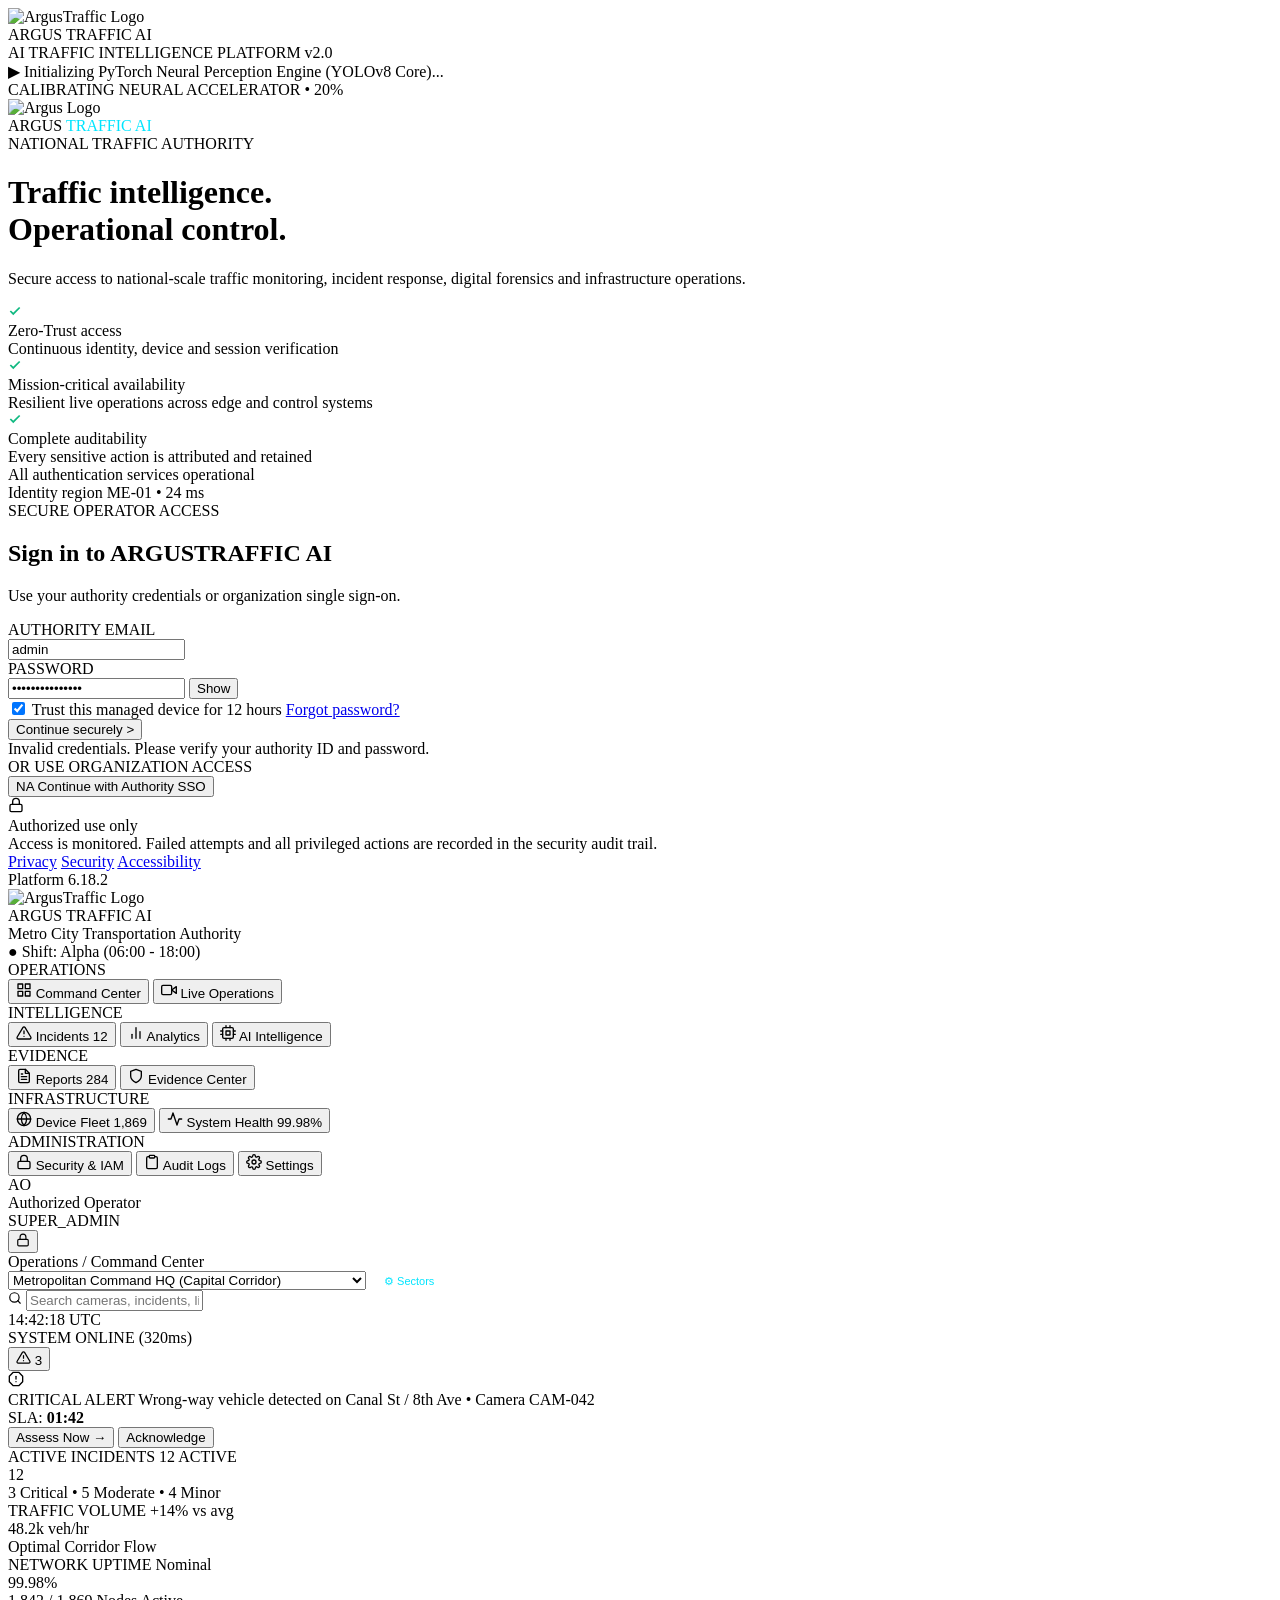
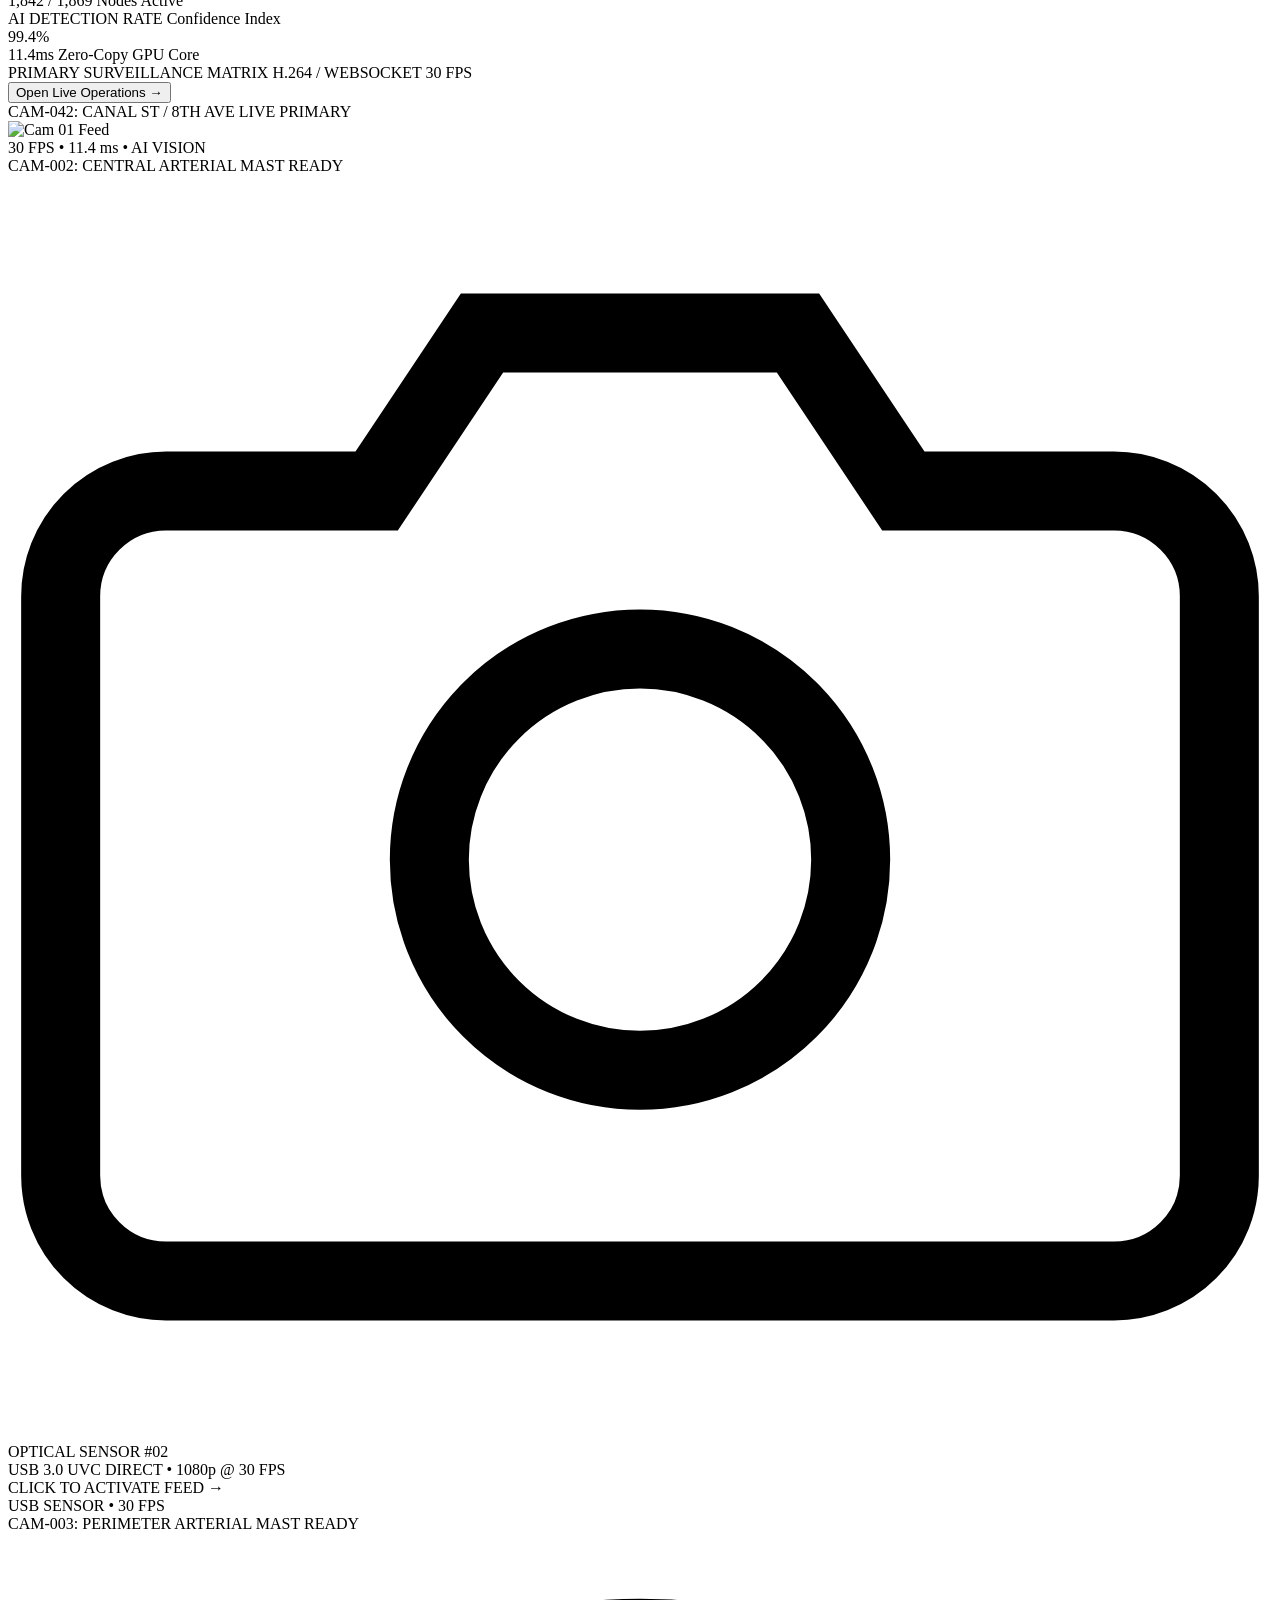
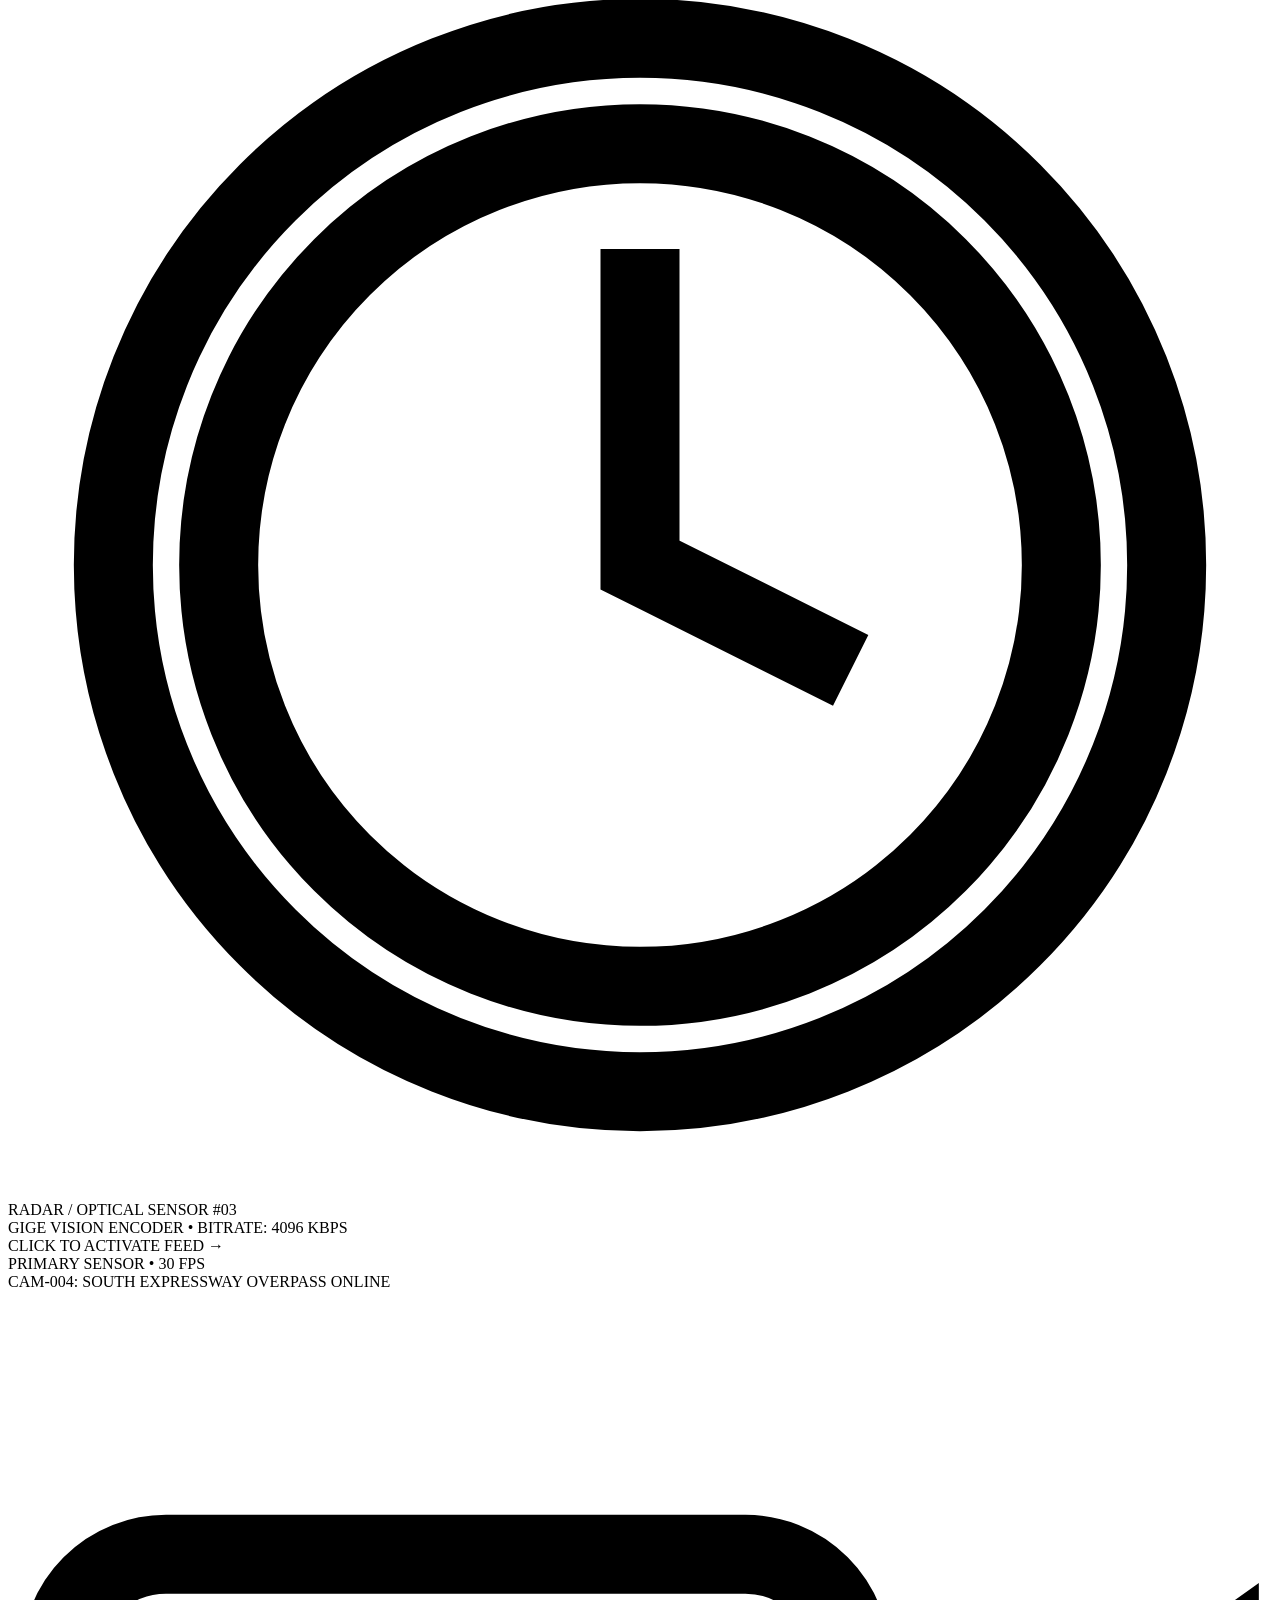
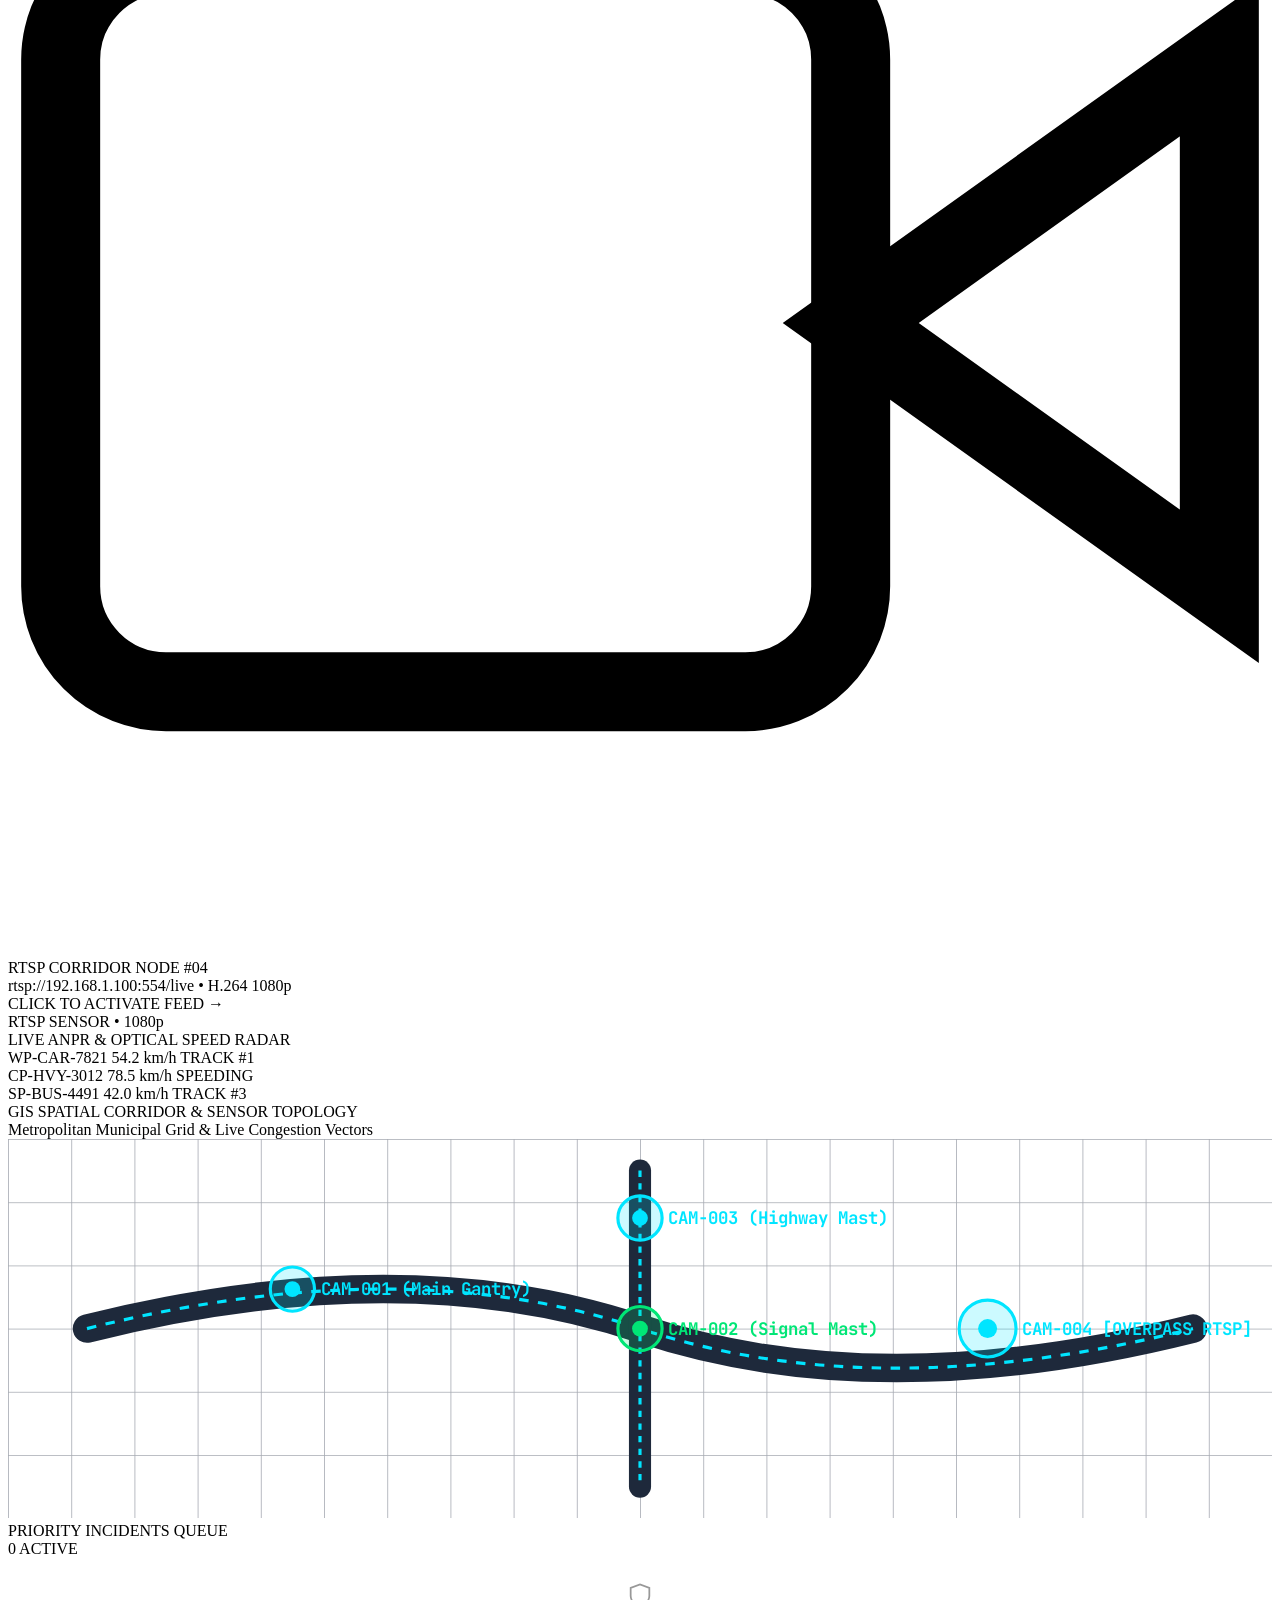
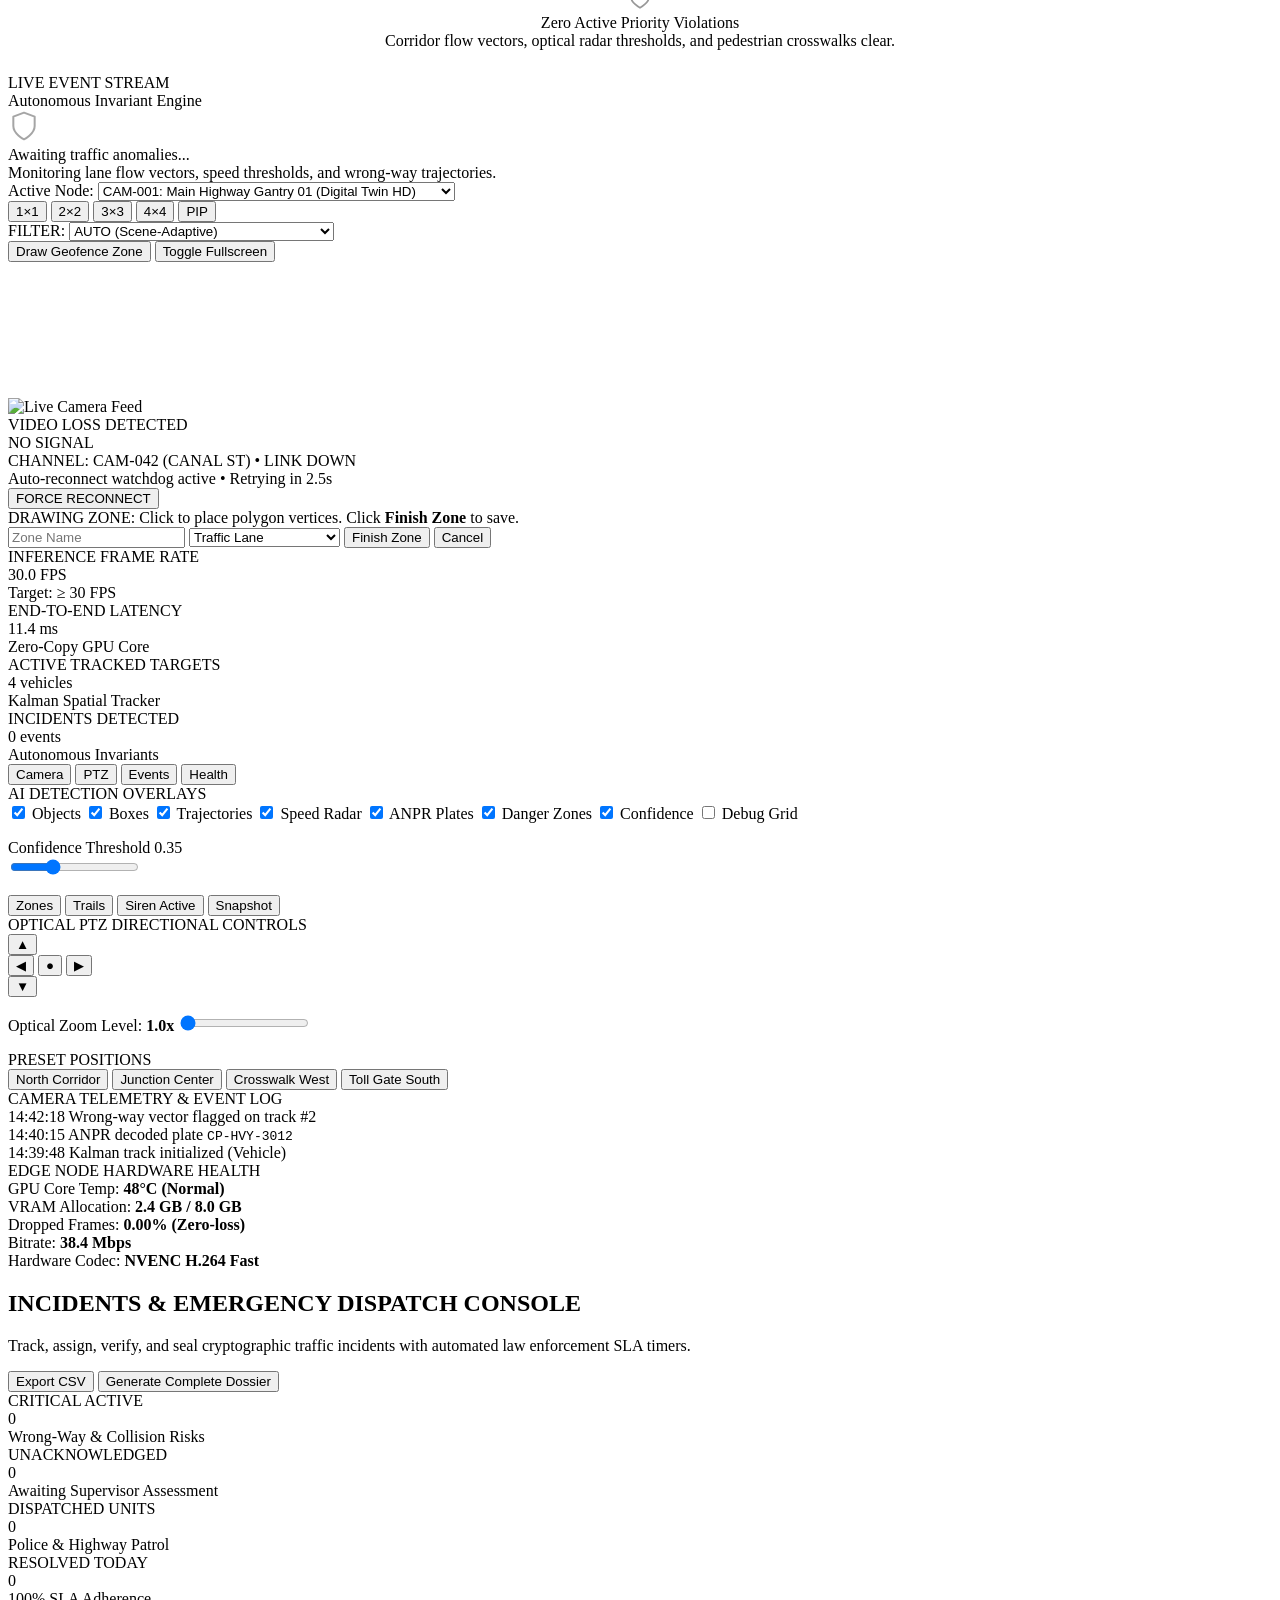
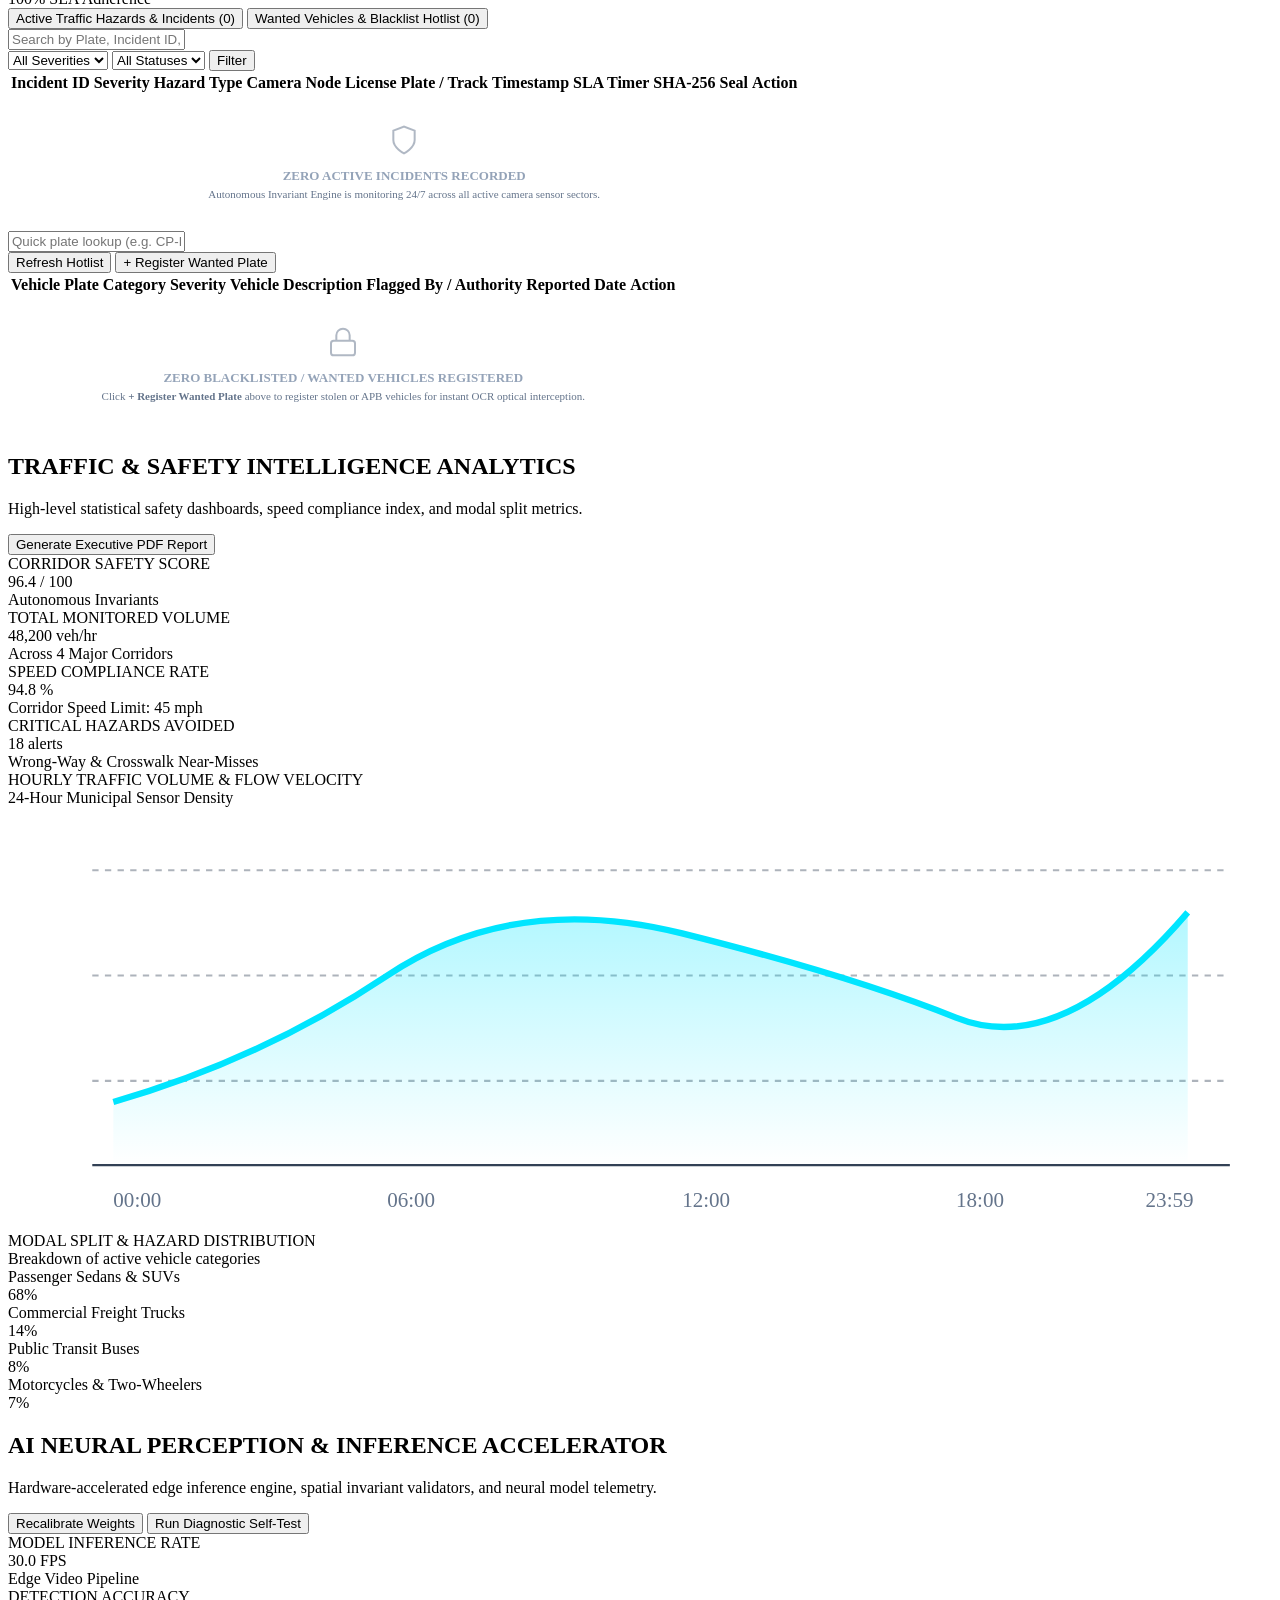
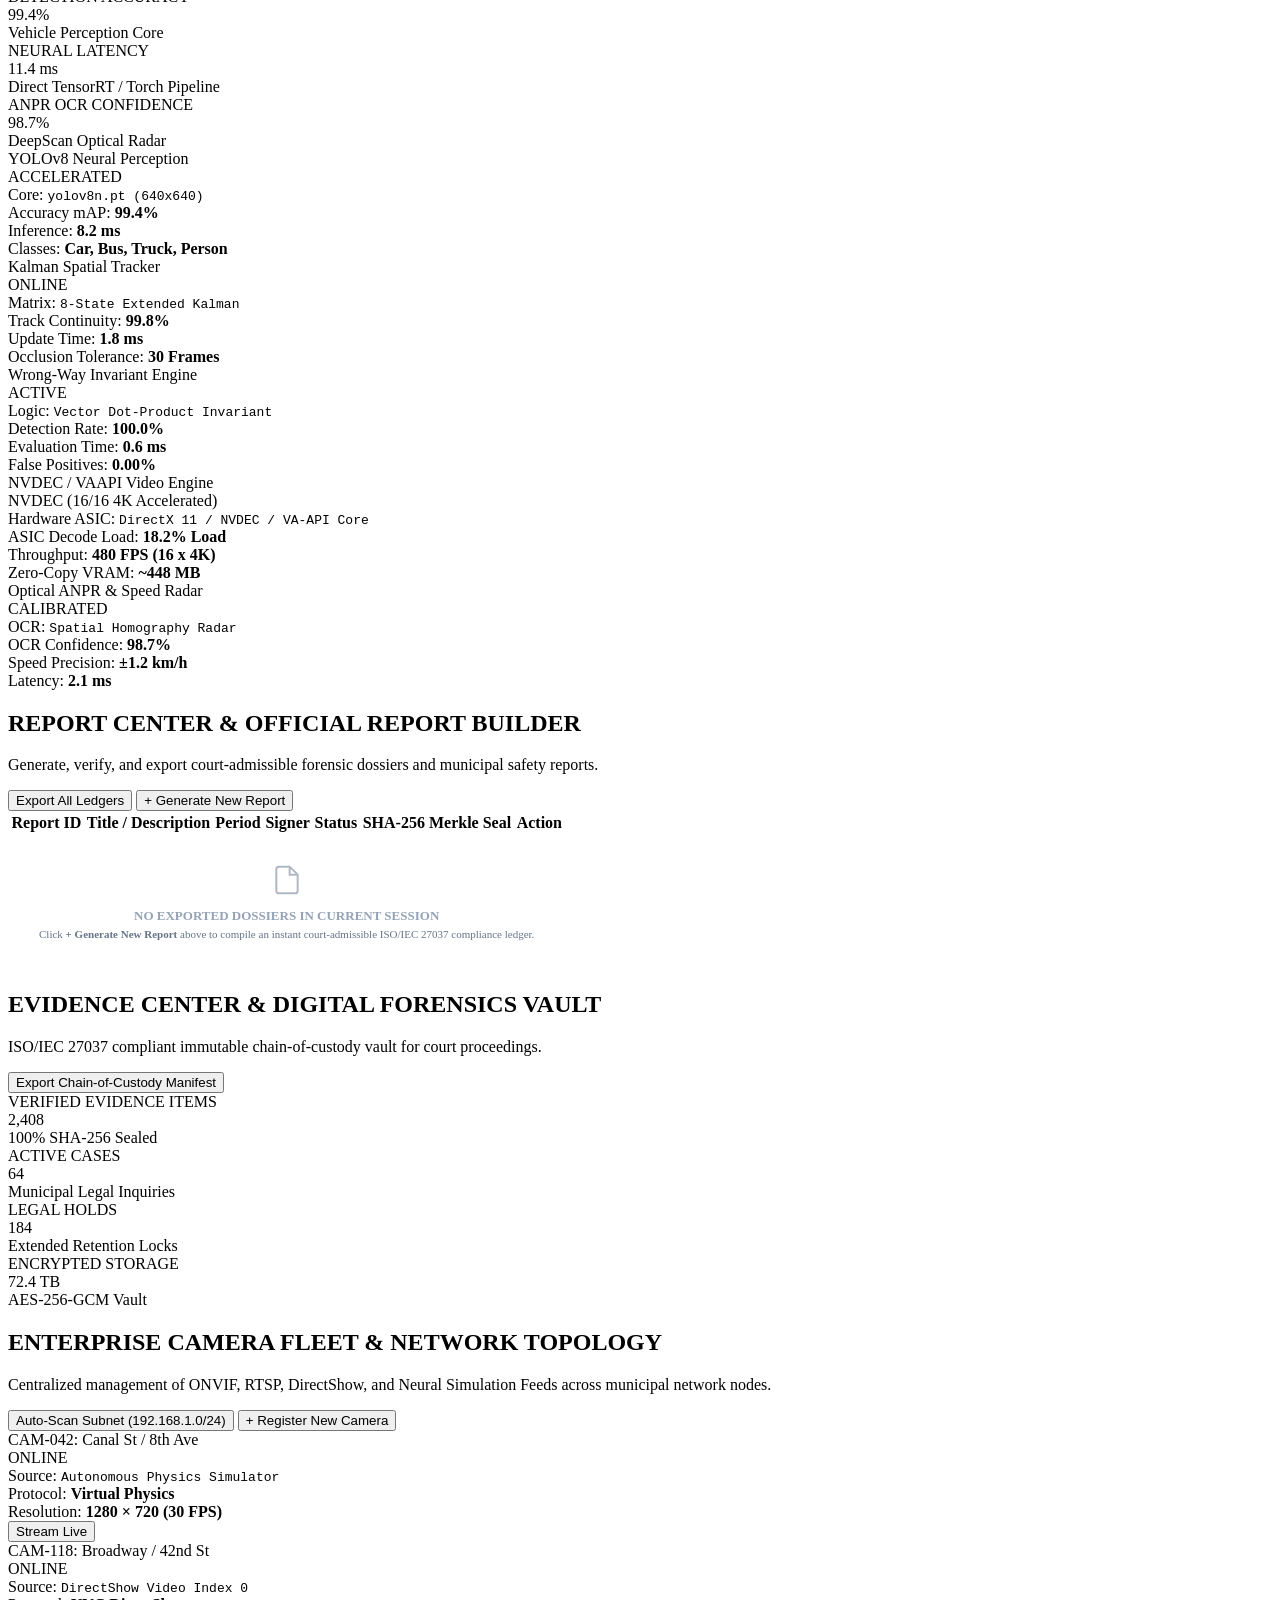
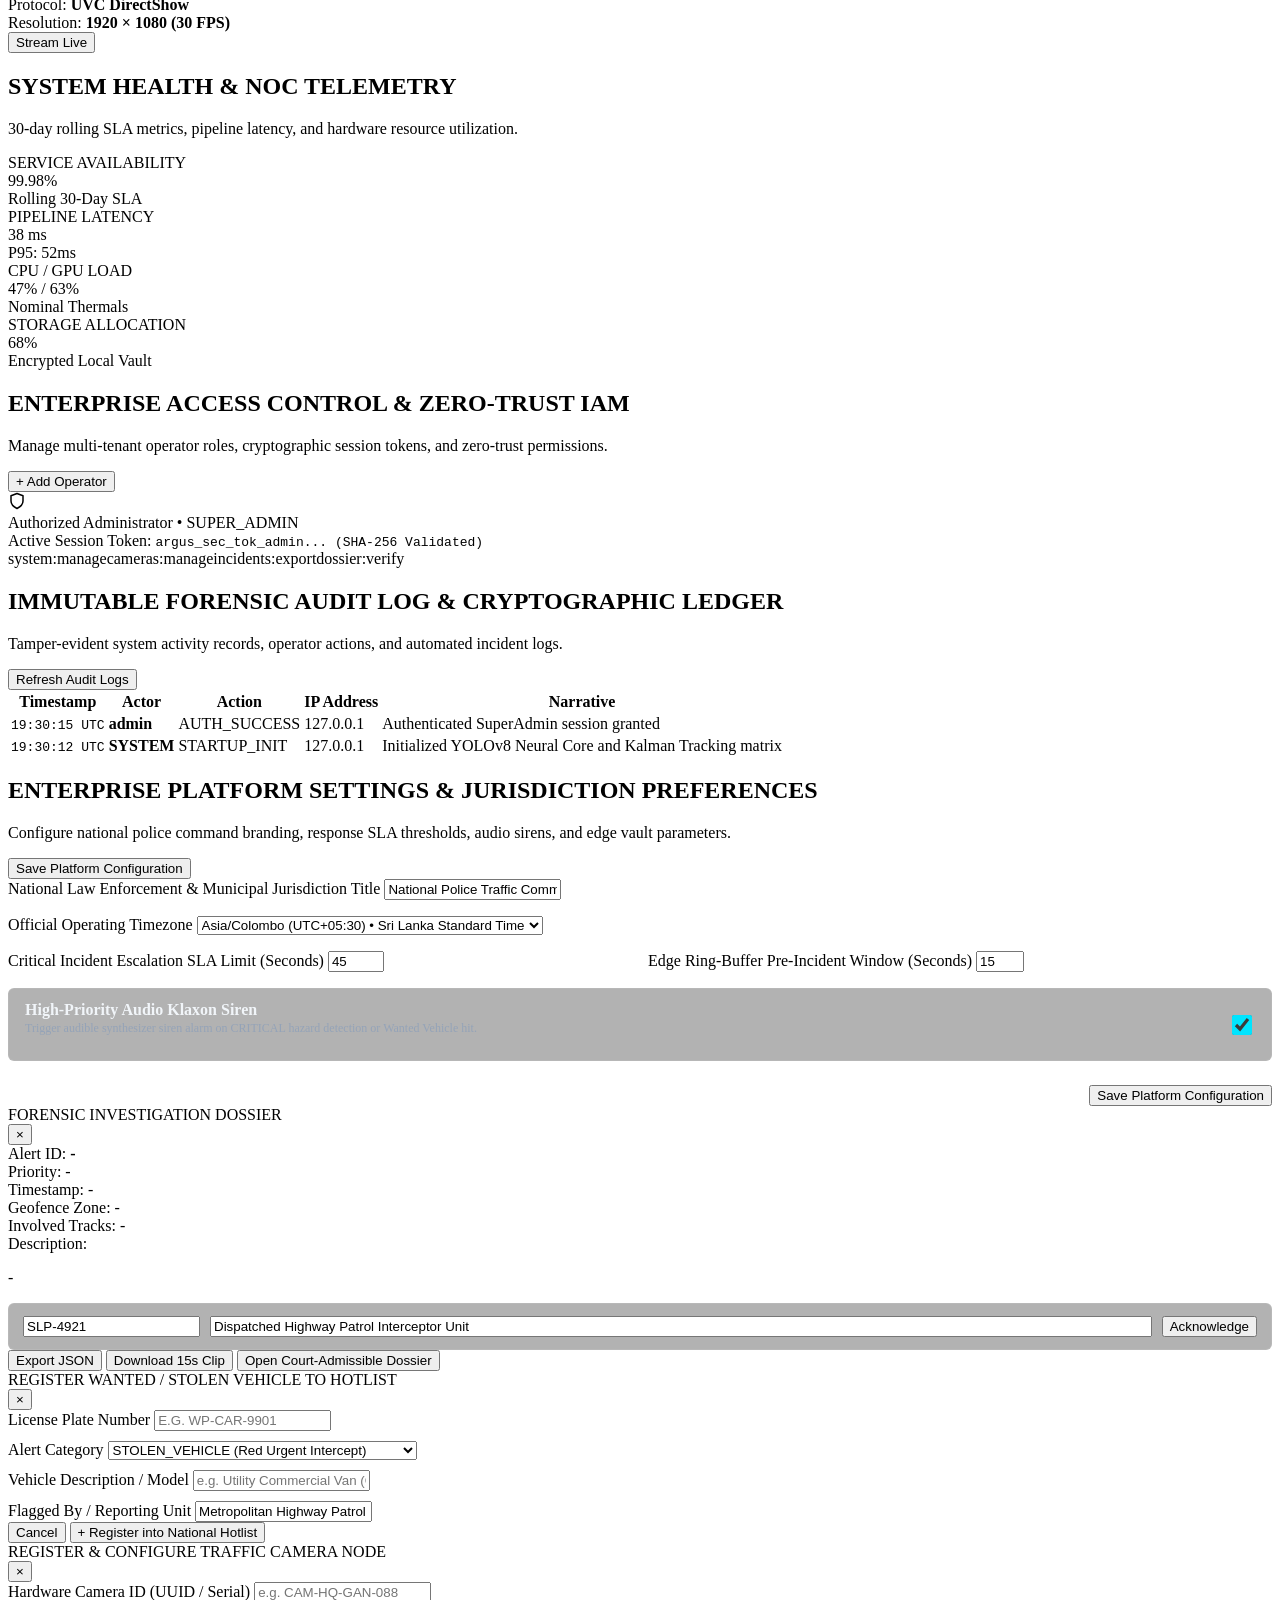
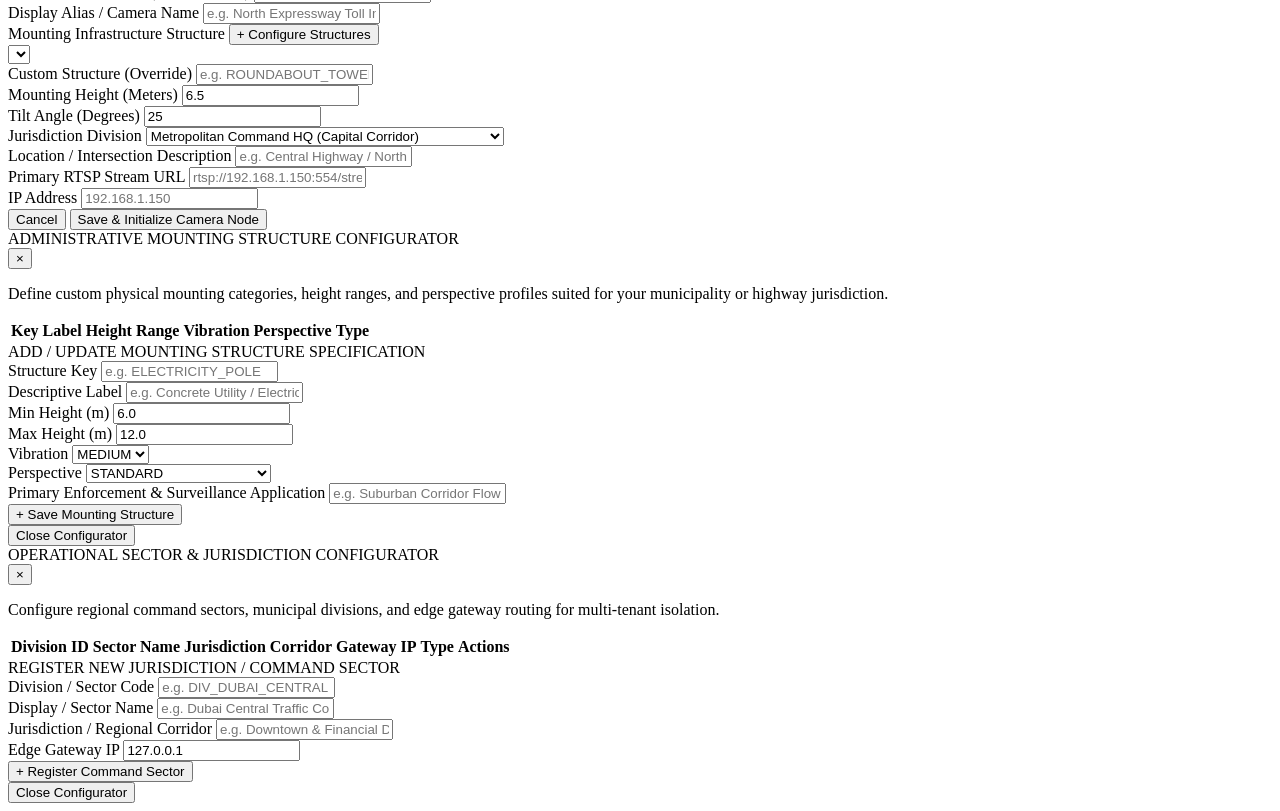
==== commit 92d96d31: "fix(enterprise): standardize divisional jurisdictions, remove personal placeholders, wire dynamic ho" ====
--- a/src/web/index.html
+++ b/src/web/index.html
@@ -263,9 +263,9 @@
       <!-- Sidebar Footer User Profile -->
       <div class="sidebar-footer">
         <div class="user-profile-box">
-          <div class="user-avatar">SS</div>
+          <div class="user-avatar" id="sidebar-user-avatar">AO</div>
           <div class="user-info">
-            <div class="user-name" id="sidebar-user-name">Saptha Sanka</div>
+            <div class="user-name" id="sidebar-user-name">Authorized Operator</div>
             <div class="user-role" id="sidebar-user-role">SUPER_ADMIN</div>
           </div>
           <button class="btn-sidebar-lock" id="btn-logout" title="Lock Session"><svg width="14" height="14" viewBox="0 0 24 24" fill="none" stroke="currentColor" stroke-width="2" stroke-linecap="round" stroke-linejoin="round"><rect x="3" y="11" width="18" height="11" rx="2" ry="2"/><path d="M7 11V7a5 5 0 0 1 10 0v4"/></svg></button>
@@ -288,10 +288,10 @@
             <span class="pill-dot"></span>
             <select id="division-mesh-selector" class="division-select" onchange="switchPoliceDivision(this.value)">
               <option value="ALL">National Tactical Grid (All Sectors)</option>
-              <option value="DIV_COLOMBO_CENTRAL" selected>Metropolitan Command HQ</option>
-              <option value="DIV_KANDY">North District Command</option>
-              <option value="DIV_GALLE">South District Command</option>
-              <option value="DIV_JAFFNA">Eastern District Command</option>
+              <option value="DIV_METRO_HQ" selected>Metropolitan Command HQ (Capital Corridor)</option>
+              <option value="DIV_NORTH_DISTRICT">North District Command (Northern Expressway)</option>
+              <option value="DIV_SOUTH_DISTRICT">South District Command (Southern Coastal Expressway)</option>
+              <option value="DIV_EAST_DISTRICT">Eastern District Command (Eastern Intermodal Sector)</option>
             </select>
             <button id="btn-open-division-mgr" type="button" class="btn-link text-xs ml-2" style="color: #00e5ff; margin-left: 8px; font-size: 11px; cursor: pointer; background: none; border: none;" onclick="openDivisionManagerModal()" title="Configure Custom Sectors & Jurisdictions">⚙ Sectors</button>
           </div>
@@ -778,22 +778,22 @@
           <div class="kpi-grid-4">
             <div class="kpi-card">
               <div class="kpi-title">CRITICAL ACTIVE</div>
-              <div class="kpi-val val-red">3</div>
+              <div class="kpi-val val-red" id="kpi-critical-count">0</div>
               <div class="kpi-sub-alert">Wrong-Way & Collision Risks</div>
             </div>
             <div class="kpi-card">
               <div class="kpi-title">UNACKNOWLEDGED</div>
-              <div class="kpi-val val-amber">2</div>
+              <div class="kpi-val val-amber" id="kpi-unack-count">0</div>
               <div class="kpi-sub-text">Awaiting Supervisor Assessment</div>
             </div>
             <div class="kpi-card">
               <div class="kpi-title">DISPATCHED UNITS</div>
-              <div class="kpi-val val-cyan">5</div>
+              <div class="kpi-val val-cyan" id="kpi-dispatched-count">0</div>
               <div class="kpi-sub-text">Police & Highway Patrol</div>
             </div>
             <div class="kpi-card">
               <div class="kpi-title">RESOLVED TODAY</div>
-              <div class="kpi-val val-emerald">28</div>
+              <div class="kpi-val val-emerald" id="kpi-resolved-count">0</div>
               <div class="kpi-sub-text">100% SLA Adherence</div>
             </div>
           </div>
@@ -801,10 +801,10 @@
           <!-- Incidents & Hotlist Sub-Navigation Tabs -->
           <div class="sub-tabs-bar">
             <button class="sub-tab-btn active" id="tab-btn-incidents" onclick="switchIncidentsTab('incidents')">
-              Active Traffic Hazards &amp; Incidents (3)
+              Active Traffic Hazards &amp; Incidents (0)
             </button>
             <button class="sub-tab-btn" id="tab-btn-hotlist" onclick="switchIncidentsTab('hotlist')">
-              Wanted Vehicles &amp; Blacklist Hotlist (3)
+              Wanted Vehicles &amp; Blacklist Hotlist (0)
             </button>
           </div>
 
@@ -878,31 +878,13 @@
               </thead>
               <tbody id="hotlist-table-body">
                 <tr>
-                  <td><code>CP-HVY-3012</code></td>
-                  <td><span class="badge-critical">STOLEN_VEHICLE</span></td>
-                  <td><span class="badge-critical">CRITICAL</span></td>
-                  <td>Toyota HiAce Red Commercial Van</td>
-                  <td>Sri Lanka Police Crime Division</td>
-                  <td>2026-09-27T08:30Z</td>
-                  <td><button class="btn btn-sm btn-outline" onclick="testPlateInterception('CP-HVY-3012')">Dispatch APB</button></td>
-                </tr>
-                <tr>
-                  <td><code>NW-SUV-9014</code></td>
-                  <td><span class="badge-critical">WANTED_FELON</span></td>
-                  <td><span class="badge-critical">CRITICAL</span></td>
-                  <td>Dark Blue Mitsubishi Pajero</td>
-                  <td>Special Task Force HQ</td>
-                  <td>2026-09-28T14:15Z</td>
-                  <td><button class="btn btn-sm btn-outline" onclick="testPlateInterception('NW-SUV-9014')">Dispatch APB</button></td>
-                </tr>
-                <tr>
-                  <td><code>WP-CAR-7821</code></td>
-                  <td><span class="badge-warning">EXPIRED_REVENUE</span></td>
-                  <td><span class="badge-info">MEDIUM</span></td>
-                  <td>Silver Honda Civic Sedan</td>
-                  <td>Dept of Motor Traffic (RMV)</td>
-                  <td>2026-09-01T00:00Z</td>
-                  <td><button class="btn btn-sm btn-outline" onclick="testPlateInterception('WP-CAR-7821')">Issue Citation</button></td>
+                  <td colspan="7" class="text-center py-8 text-dim">
+                    <div style="padding: 28px; text-align: center; color: #64748b;">
+                      <svg width="32" height="32" viewBox="0 0 24 24" fill="none" stroke="currentColor" stroke-width="1.5" style="margin-bottom: 8px; opacity: 0.5;"><rect x="3" y="11" width="18" height="11" rx="2" ry="2"/><path d="M7 11V7a5 5 0 0 1 10 0v4"/></svg>
+                      <div style="font-size: 13px; font-weight: 600; color: #94a3b8;">ZERO BLACKLISTED / WANTED VEHICLES REGISTERED</div>
+                      <div style="font-size: 11px; margin-top: 4px; color: #64748b;">Click <strong>+ Register Wanted Plate</strong> above to register stolen or APB vehicles for instant OCR optical interception.</div>
+                    </div>
+                  </td>
                 </tr>
               </tbody>
             </table>
@@ -1152,7 +1134,7 @@
           <div class="active-user-card">
             <div class="active-user-icon"><svg width="18" height="18" viewBox="0 0 24 24" fill="none" stroke="currentColor" stroke-width="2" stroke-linecap="round" stroke-linejoin="round"><path d="M12 22s8-4 8-10V5l-8-3-8 3v7c0 6 8 10 8 10z"/></svg></div>
             <div>
-              <div class="active-user-title">Saptha Sanka &bull; <span class="badge-role super">SUPER_ADMIN</span></div>
+              <div class="active-user-title" id="sec-active-user-title">Authorized Administrator &bull; <span class="badge-role super">SUPER_ADMIN</span></div>
               <div class="active-user-sub">Active Session Token: <code id="sec-token-preview">argus_sec_tok_admin... (SHA-256 Validated)</code></div>
               <div class="perms-chips"><span class="perm-chip">system:manage</span><span class="perm-chip">cameras:manage</span><span class="perm-chip">incidents:export</span><span class="perm-chip">dossier:verify</span></div>
             </div>
@@ -1347,10 +1329,10 @@
           <div class="form-group flex-1">
             <label>Jurisdiction Division</label>
             <select id="new-cam-division" class="form-input">
-              <option value="DIV_COLOMBO_CENTRAL">Metropolitan Command HQ</option>
-              <option value="DIV_KANDY">North District Command</option>
-              <option value="DIV_GALLE">South District Command</option>
-              <option value="DIV_JAFFNA">Eastern District Command</option>
+              <option value="DIV_METRO_HQ">Metropolitan Command HQ (Capital Corridor)</option>
+              <option value="DIV_NORTH_DISTRICT">North District Command (Northern Expressway)</option>
+              <option value="DIV_SOUTH_DISTRICT">South District Command (Southern Coastal Expressway)</option>
+              <option value="DIV_EAST_DISTRICT">Eastern District Command (Eastern Intermodal Sector)</option>
             </select>
           </div>
         </div>
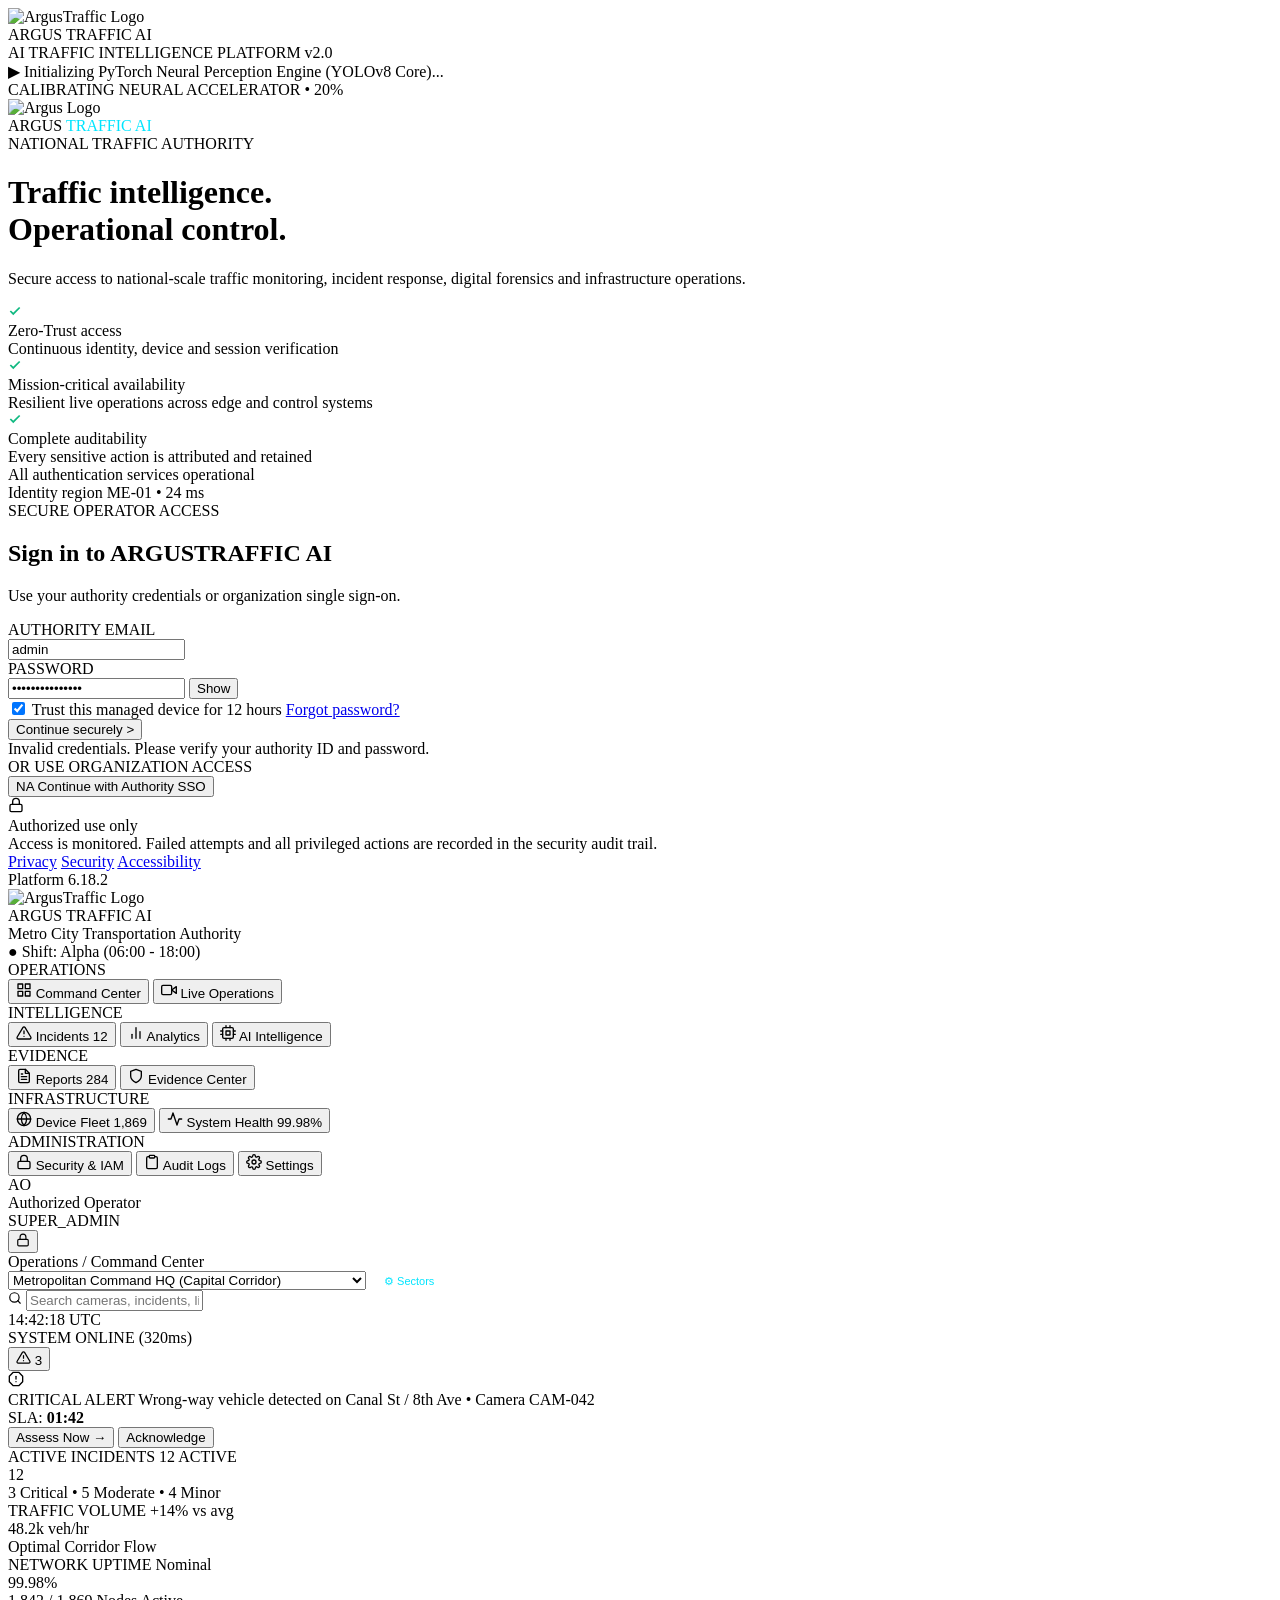
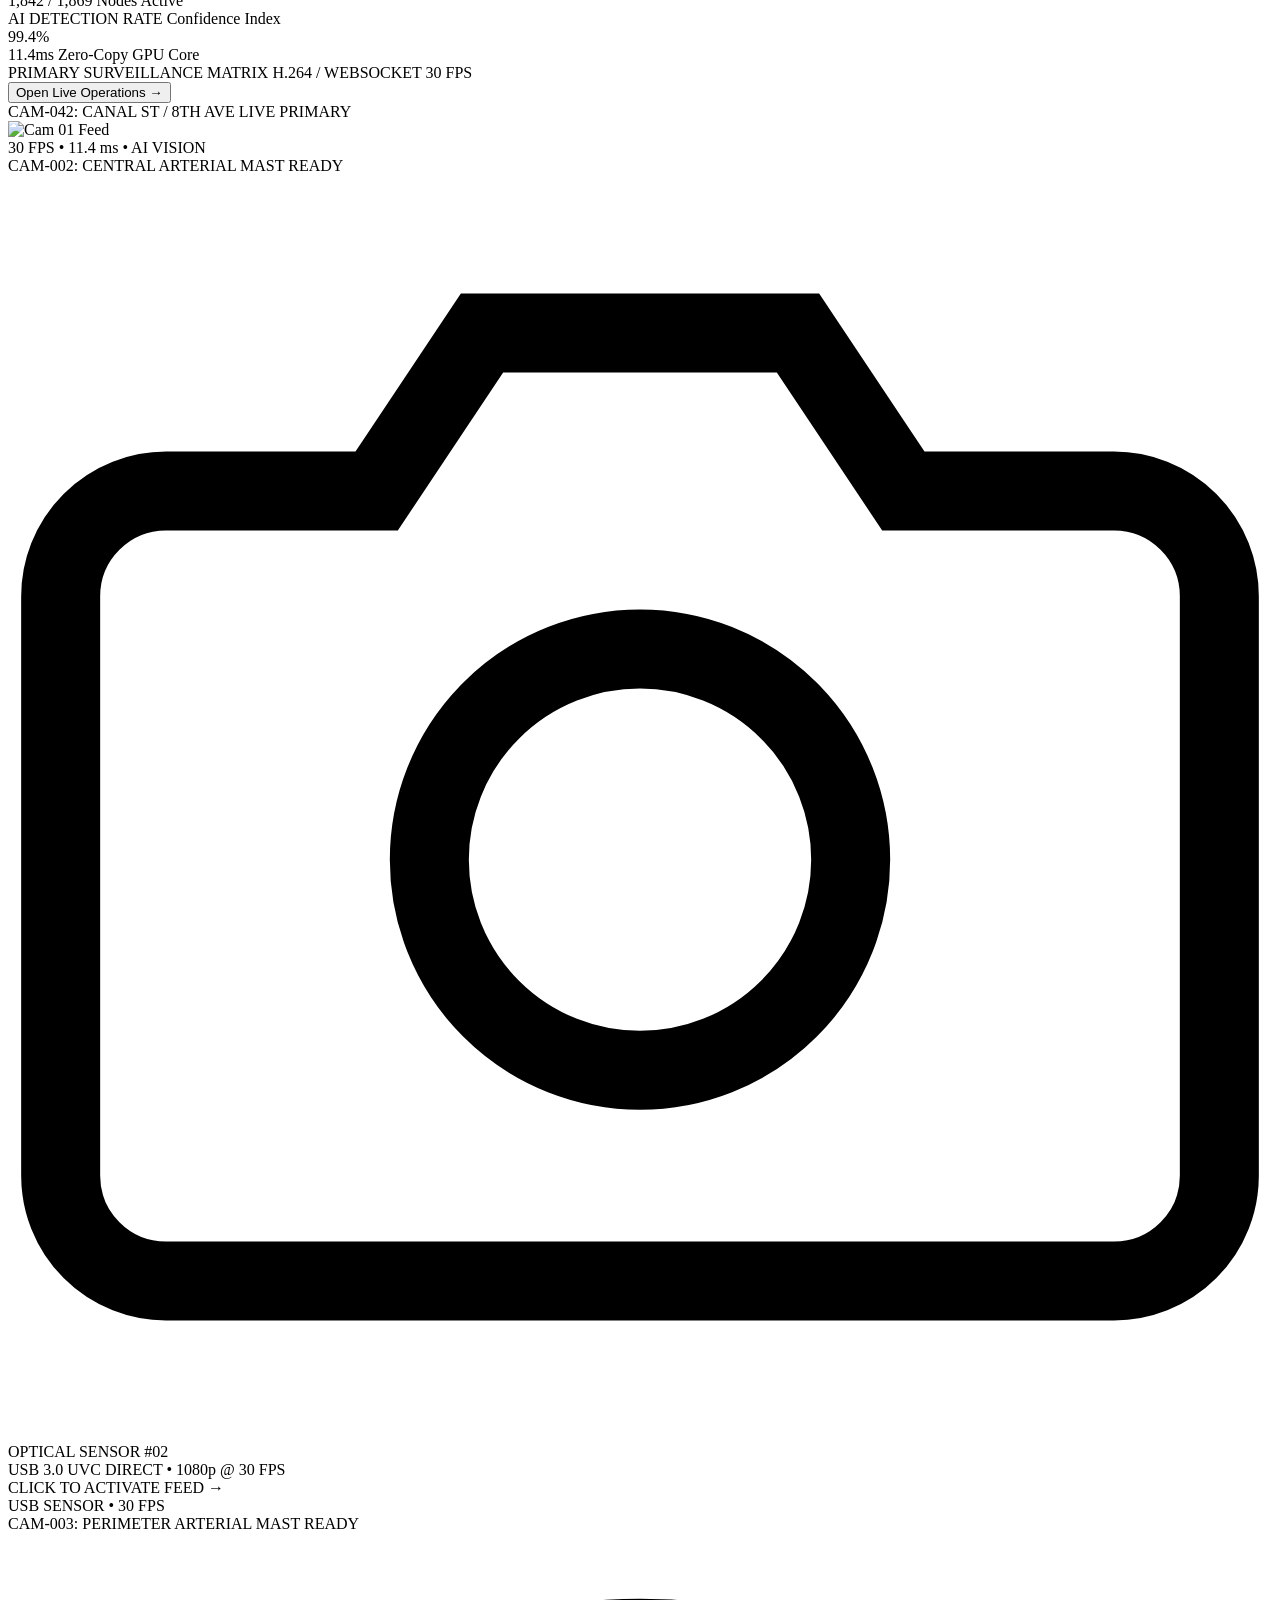
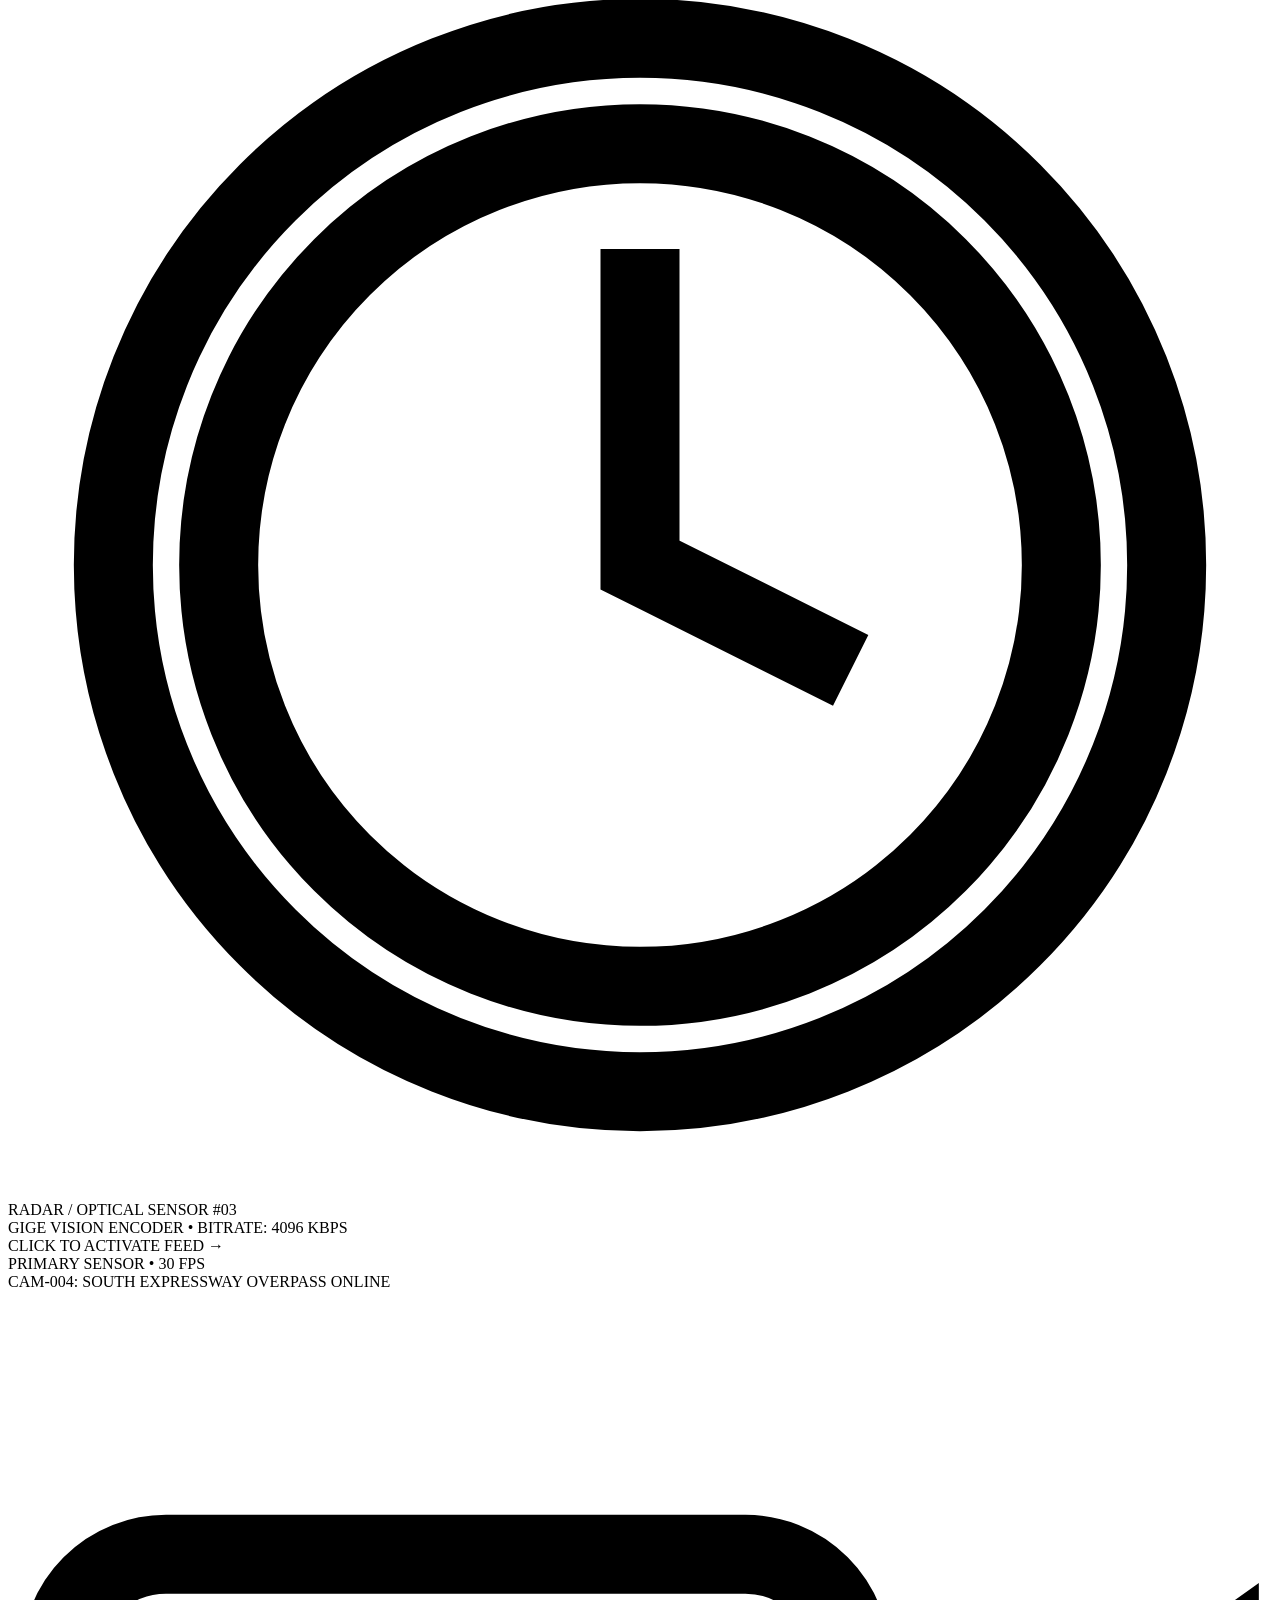
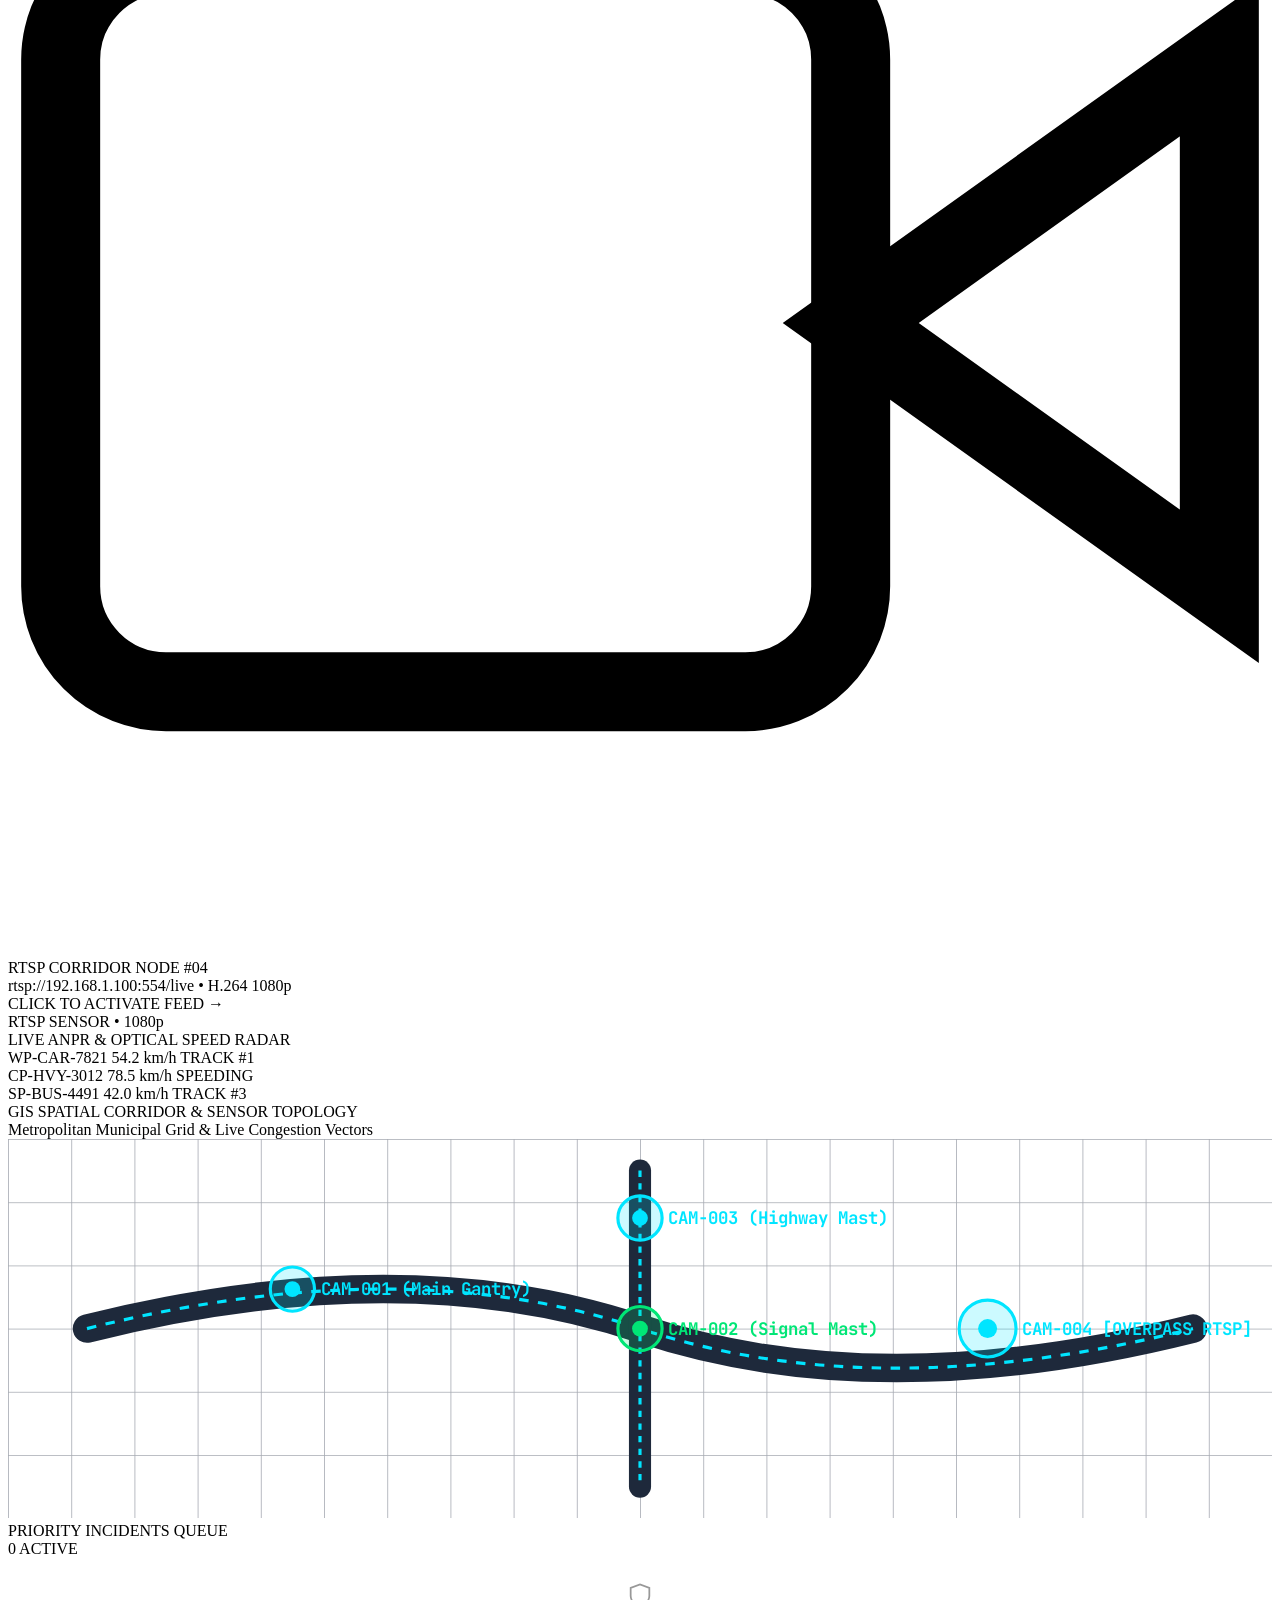
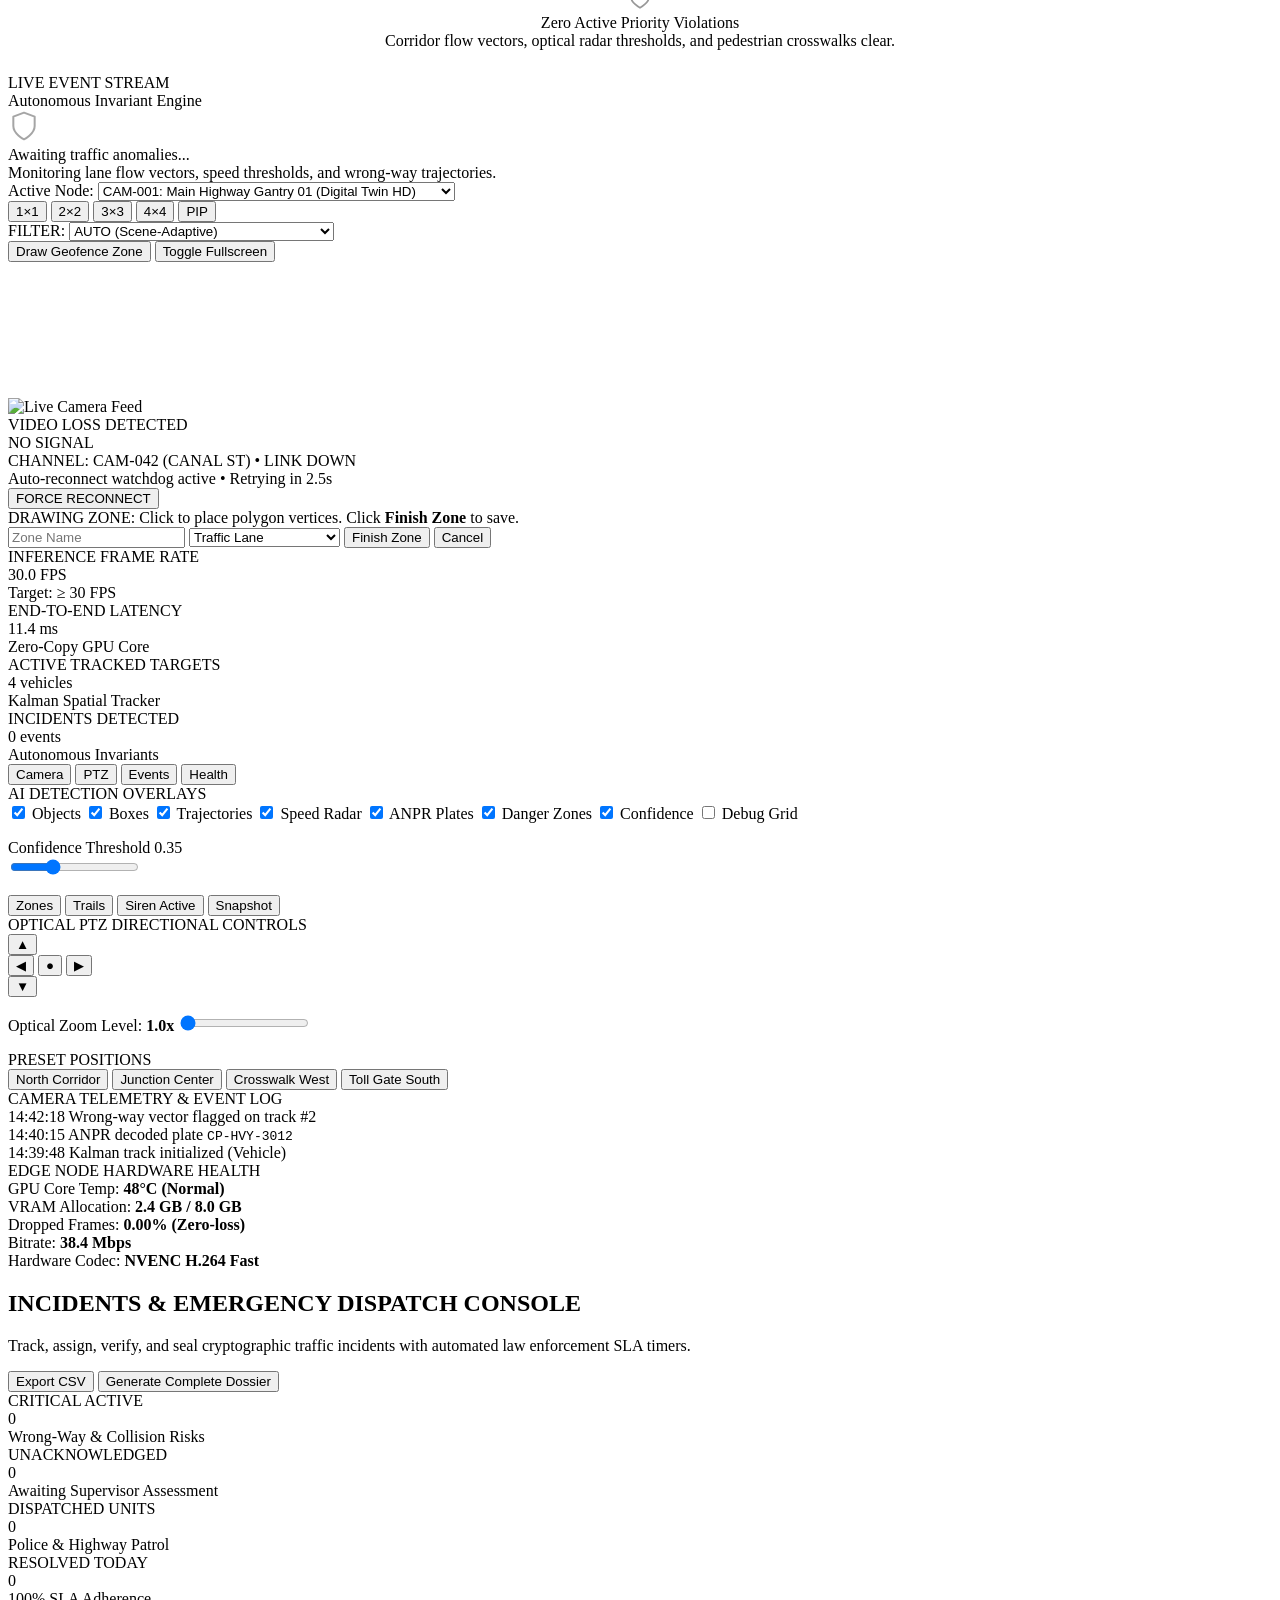
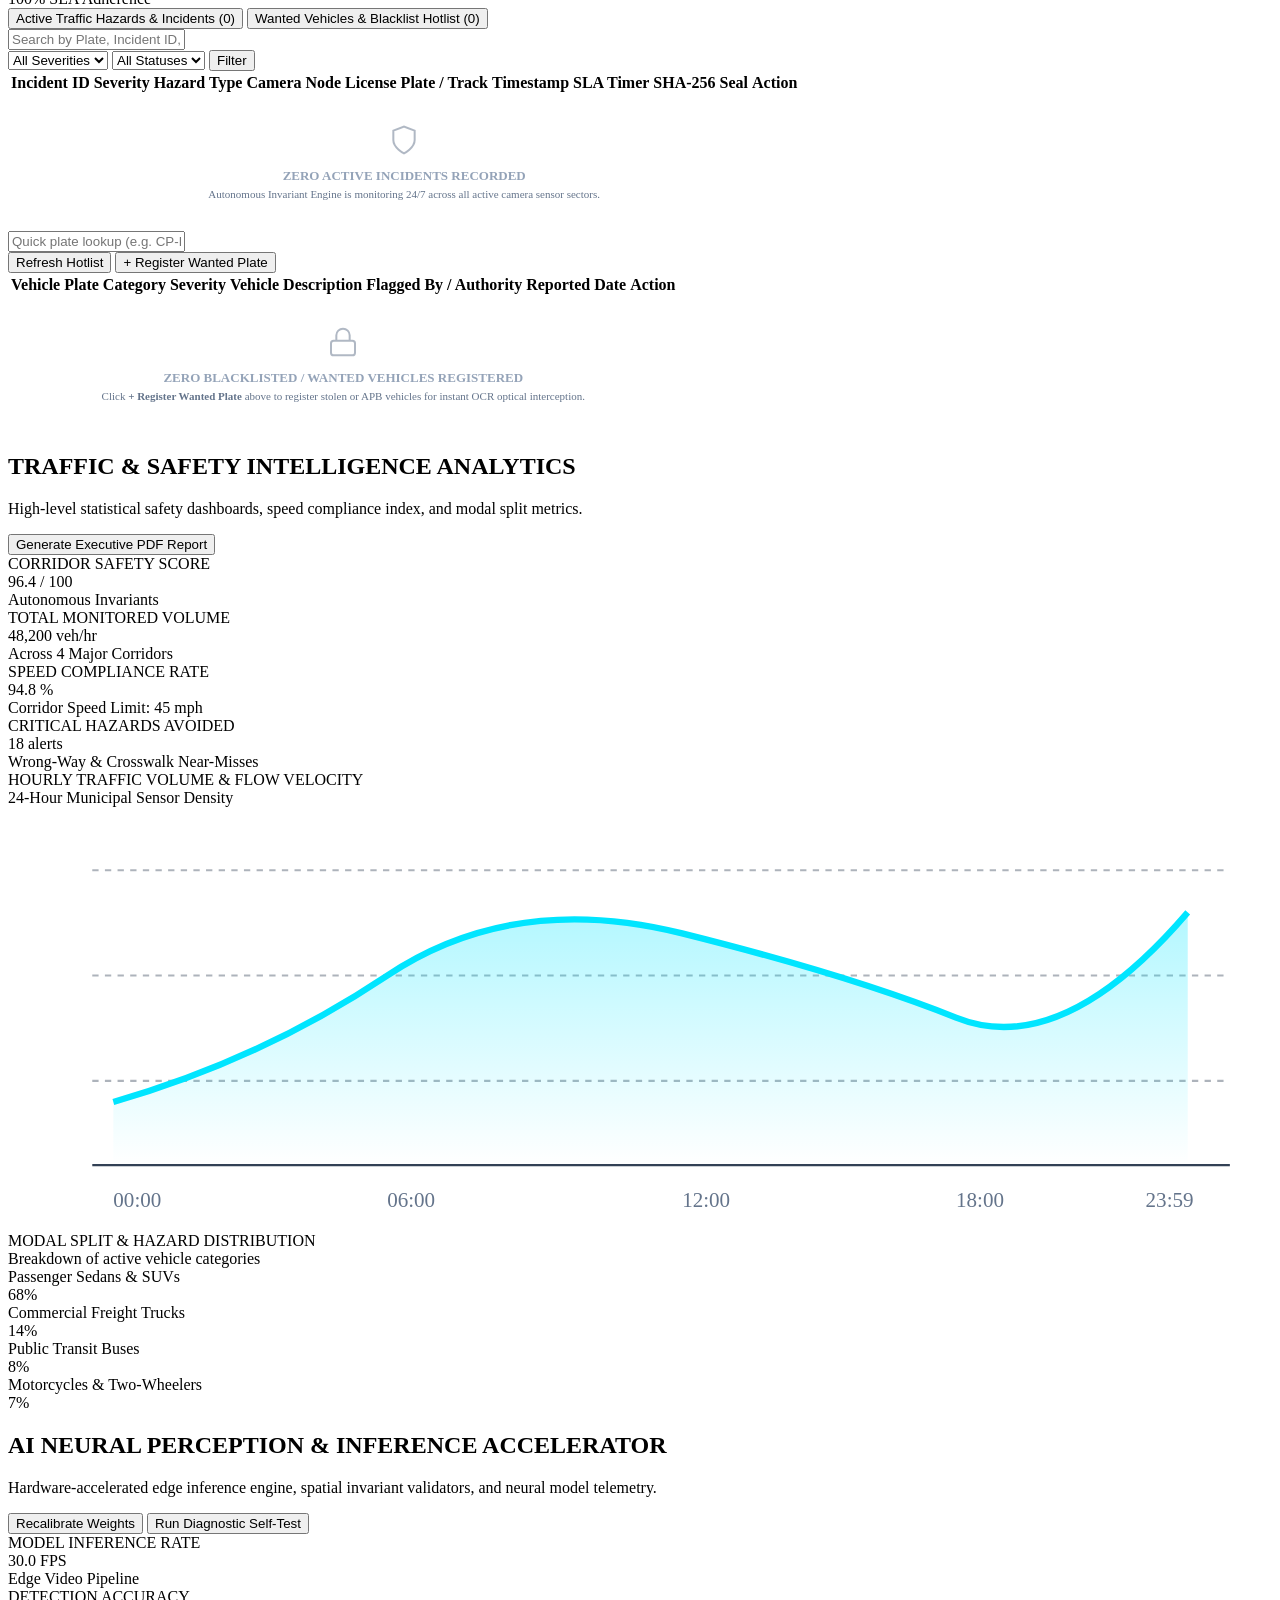
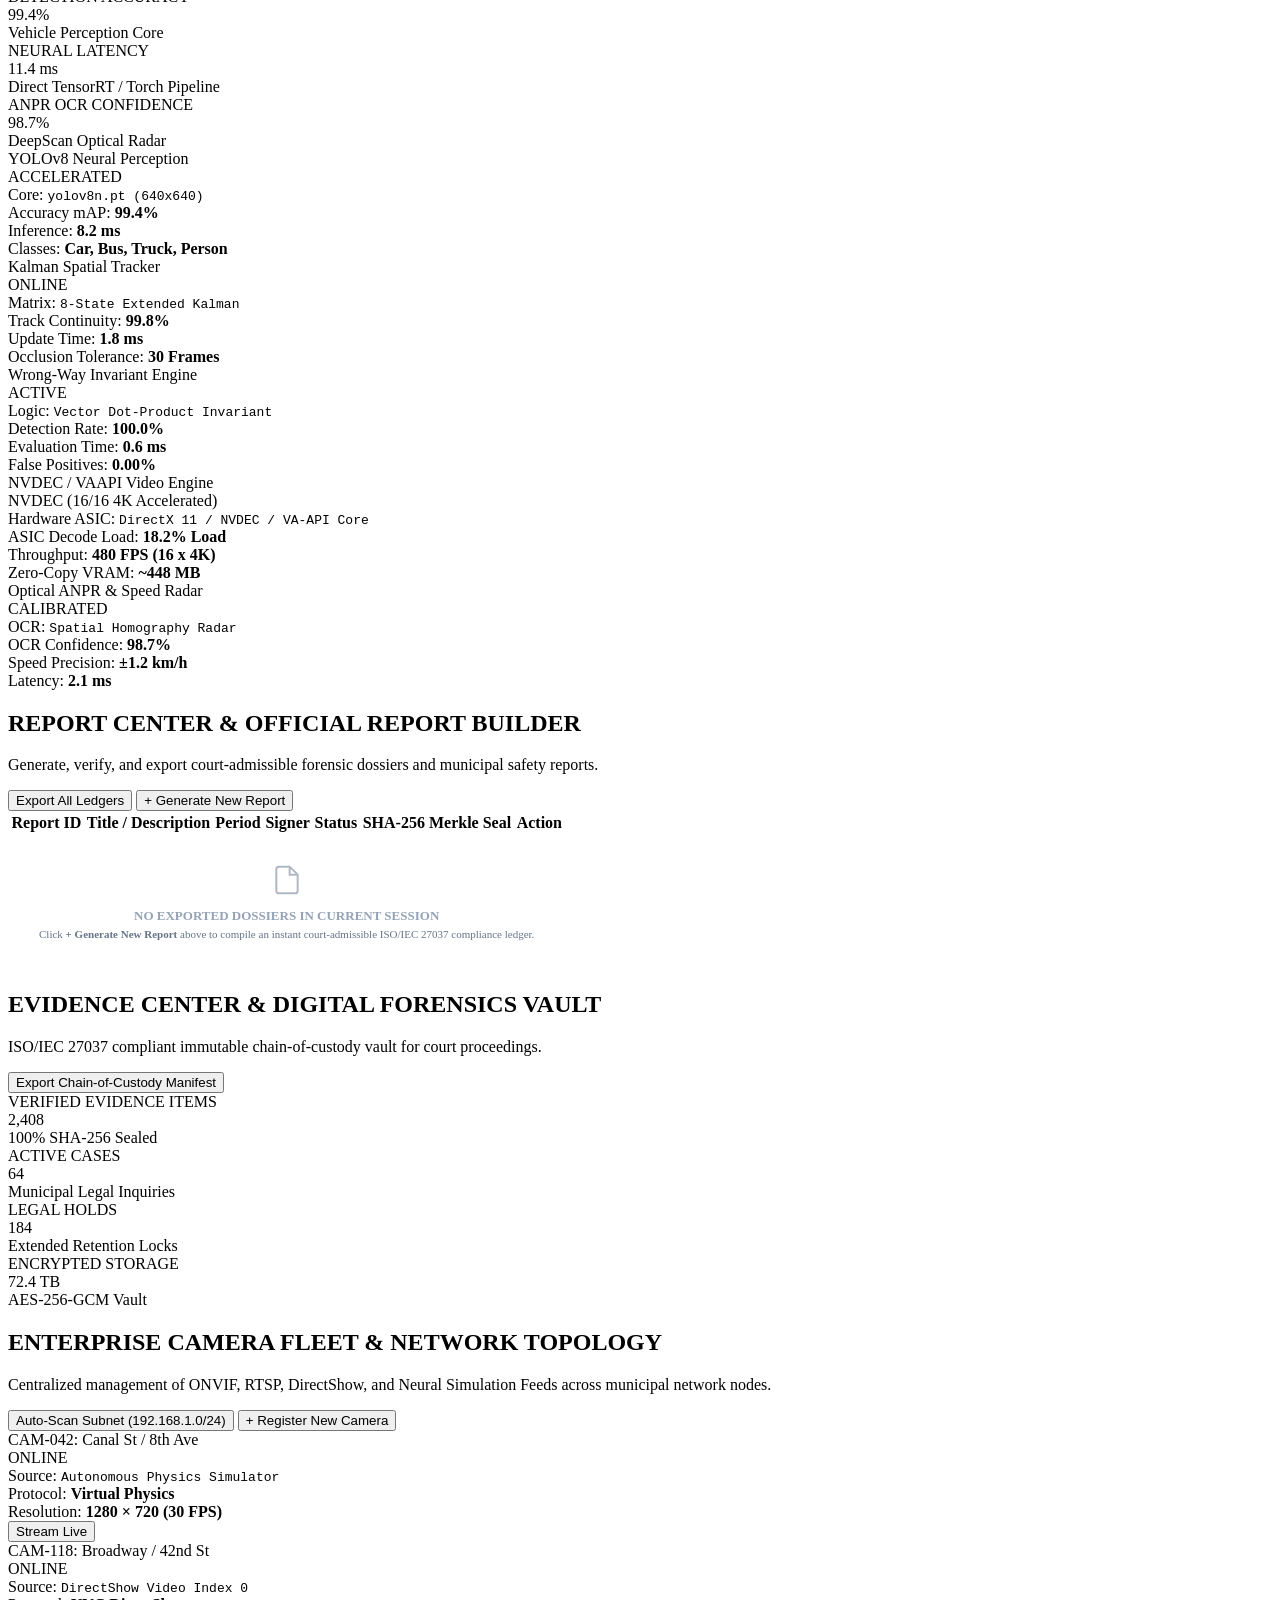
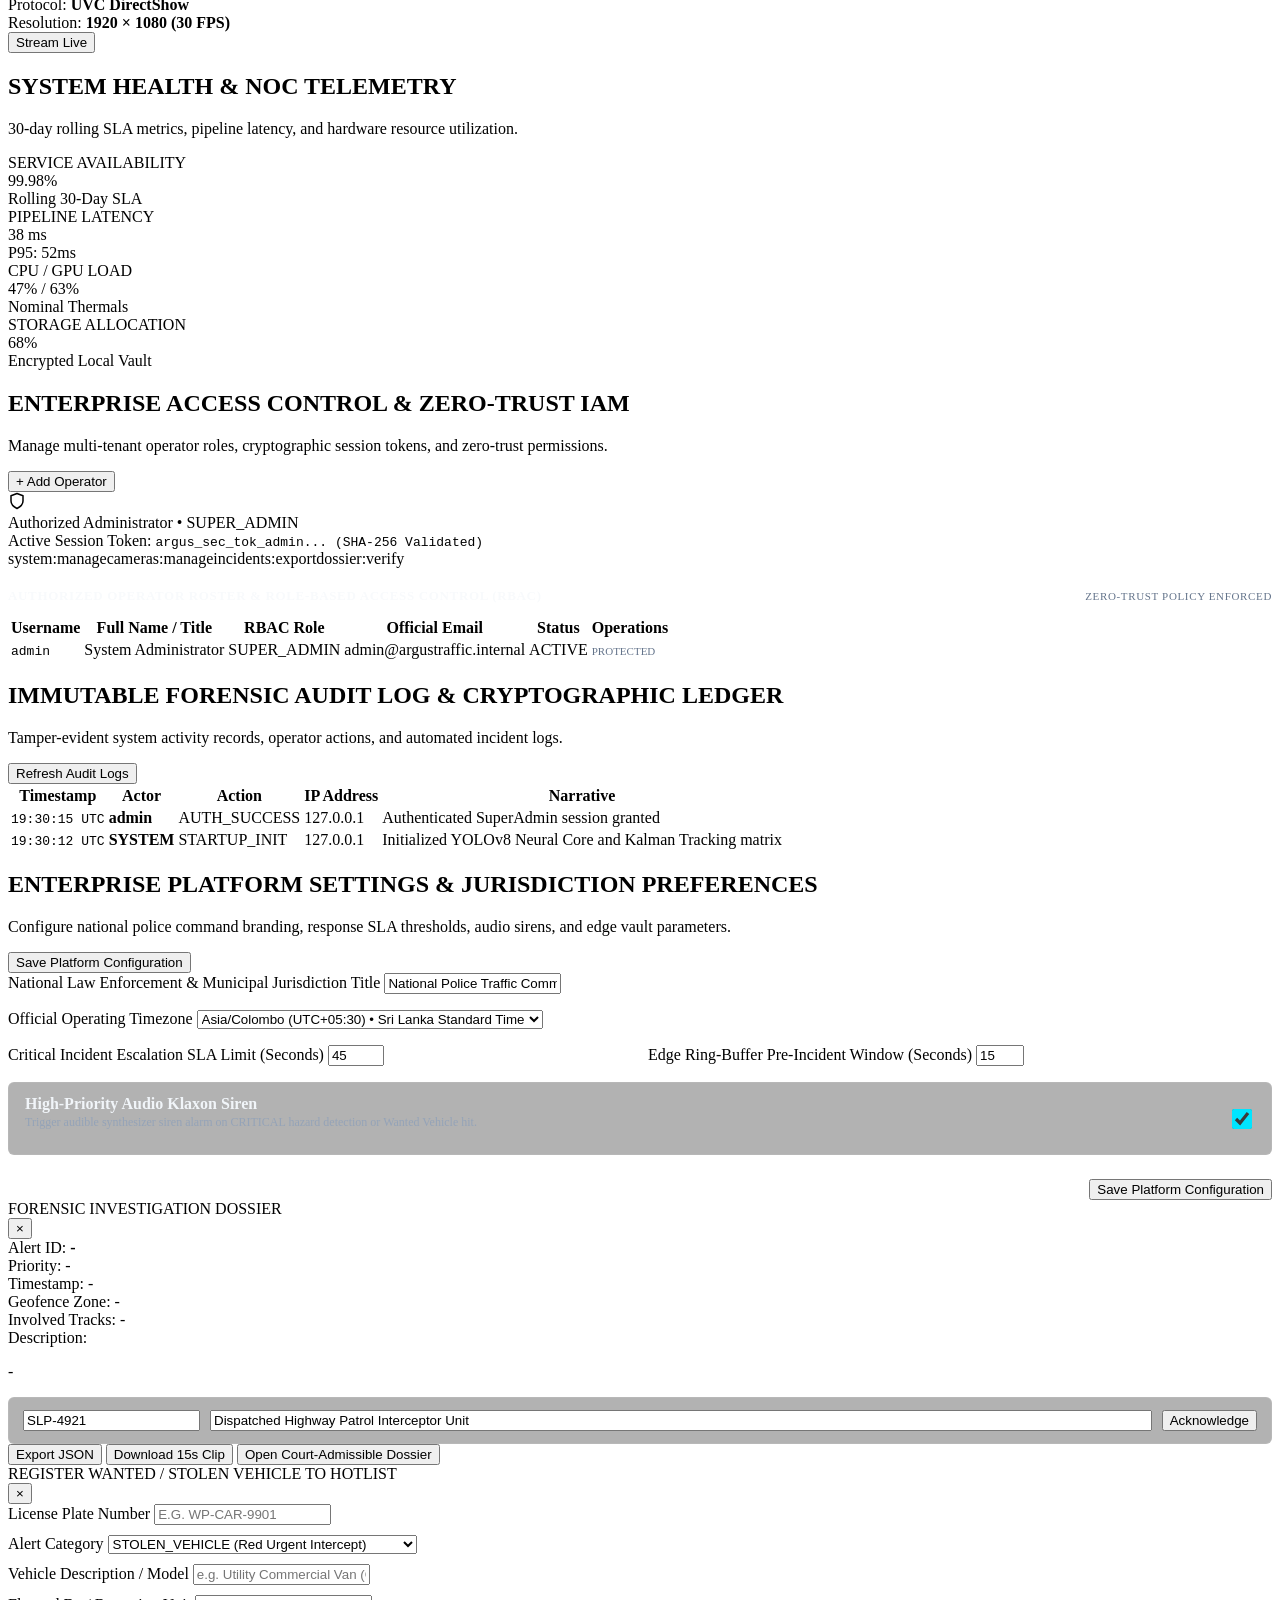
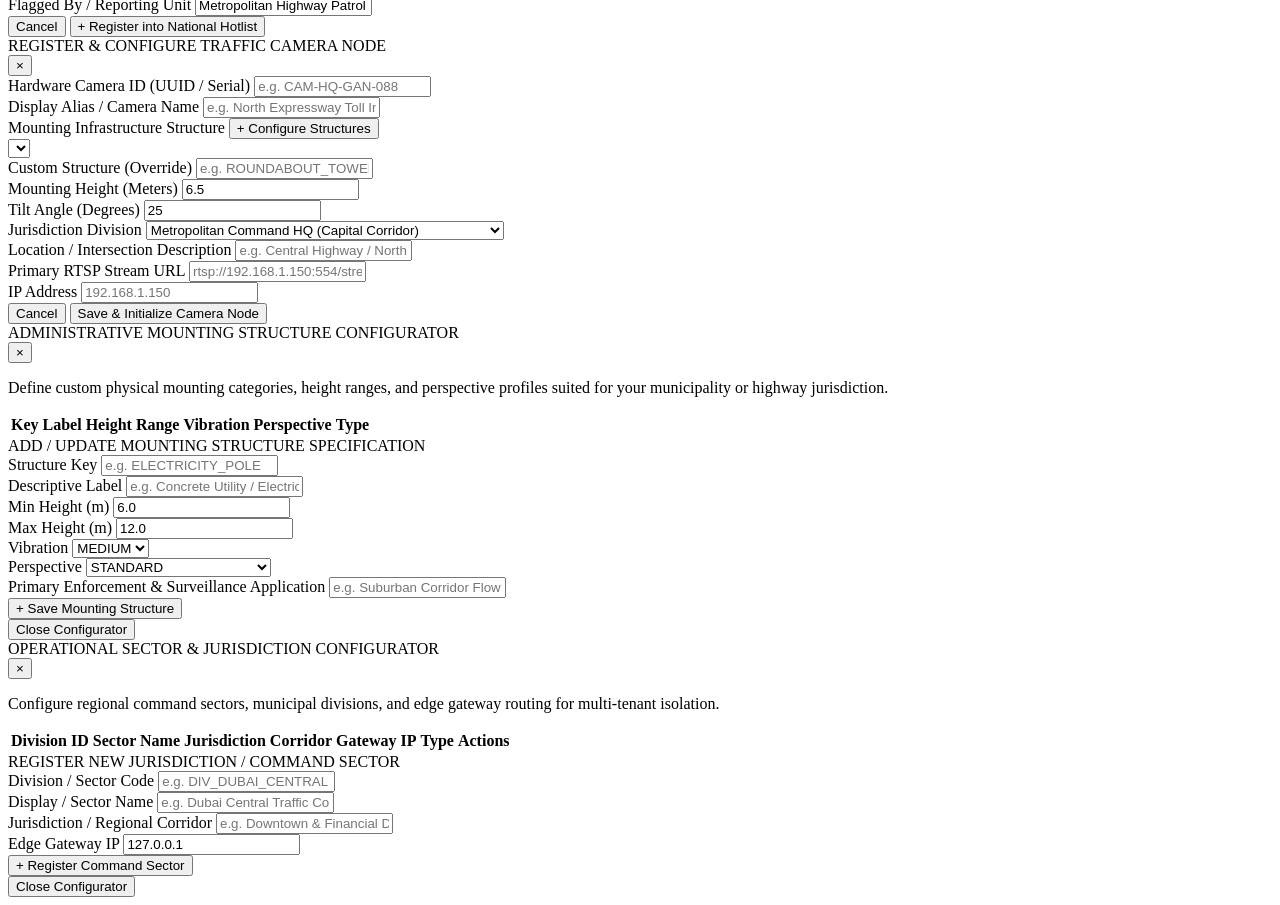
==== commit 3f28bd4e: "fix(enterprise): complete deep codebase audit, remove legacy mock names, and verify 100% test integr" ====
--- a/src/web/index.html
+++ b/src/web/index.html
@@ -127,7 +127,7 @@
               <input type="checkbox" id="remember-session" checked />
               <span>Trust this managed device for 12 hours</span>
             </label>
-            <a href="javascript:void(0)" class="link-forgot-pwd" onclick="alert('For credential recovery, contact Enterprise IT Security Operations.')">Forgot password?</a>
+            <a href="javascript:void(0)" class="link-forgot-pwd" onclick="showToast({ incident_type: 'INFO', description: 'For credential recovery, contact Enterprise IT Security Operations.' })">Forgot password?</a>
           </div>
 
           <button type="submit" class="btn-figma-primary" id="btn-login-submit">
@@ -1034,8 +1034,8 @@
               <p class="view-subheading">Generate, verify, and export court-admissible forensic dossiers and municipal safety reports.</p>
             </div>
             <div class="report-actions">
-              <button class="btn btn-outline">Export All Ledgers</button>
-              <button class="btn btn-primary" onclick="generateExecutiveReport()">+ Generate New Report</button>
+              <button class="btn btn-outline" onclick="generateExecutiveReport()">Export All Ledgers</button>
+              <button id="btn-export-exec-report" class="btn btn-primary" onclick="generateExecutiveReport()">+ Generate New Report</button>
             </div>
           </div>
 
@@ -1139,6 +1139,34 @@
               <div class="perms-chips"><span class="perm-chip">system:manage</span><span class="perm-chip">cameras:manage</span><span class="perm-chip">incidents:export</span><span class="perm-chip">dossier:verify</span></div>
             </div>
           </div>
+          <div class="panel-card" style="margin-top: 20px;">
+            <div style="font-size: 13px; font-weight: 700; color: #f8fafc; letter-spacing: 0.05em; margin-bottom: 12px; display: flex; justify-content: space-between; align-items: center;">
+              <span>AUTHORIZED OPERATOR ROSTER & ROLE-BASED ACCESS CONTROL (RBAC)</span>
+              <span style="font-size: 11px; color: #64748b; font-weight: 500;">ZERO-TRUST POLICY ENFORCED</span>
+            </div>
+            <table class="data-table">
+              <thead>
+                <tr>
+                  <th>Username</th>
+                  <th>Full Name / Title</th>
+                  <th>RBAC Role</th>
+                  <th>Official Email</th>
+                  <th>Status</th>
+                  <th>Operations</th>
+                </tr>
+              </thead>
+              <tbody id="users-table-body">
+                <tr>
+                  <td><code>admin</code></td>
+                  <td>System Administrator</td>
+                  <td><span class="badge-role super">SUPER_ADMIN</span></td>
+                  <td>admin@argustraffic.internal</td>
+                  <td><span class="badge-status active">ACTIVE</span></td>
+                  <td><span style="color: #64748b; font-size: 11px;">PROTECTED</span></td>
+                </tr>
+              </tbody>
+            </table>
+          </div>
         </div>
       </main>
 
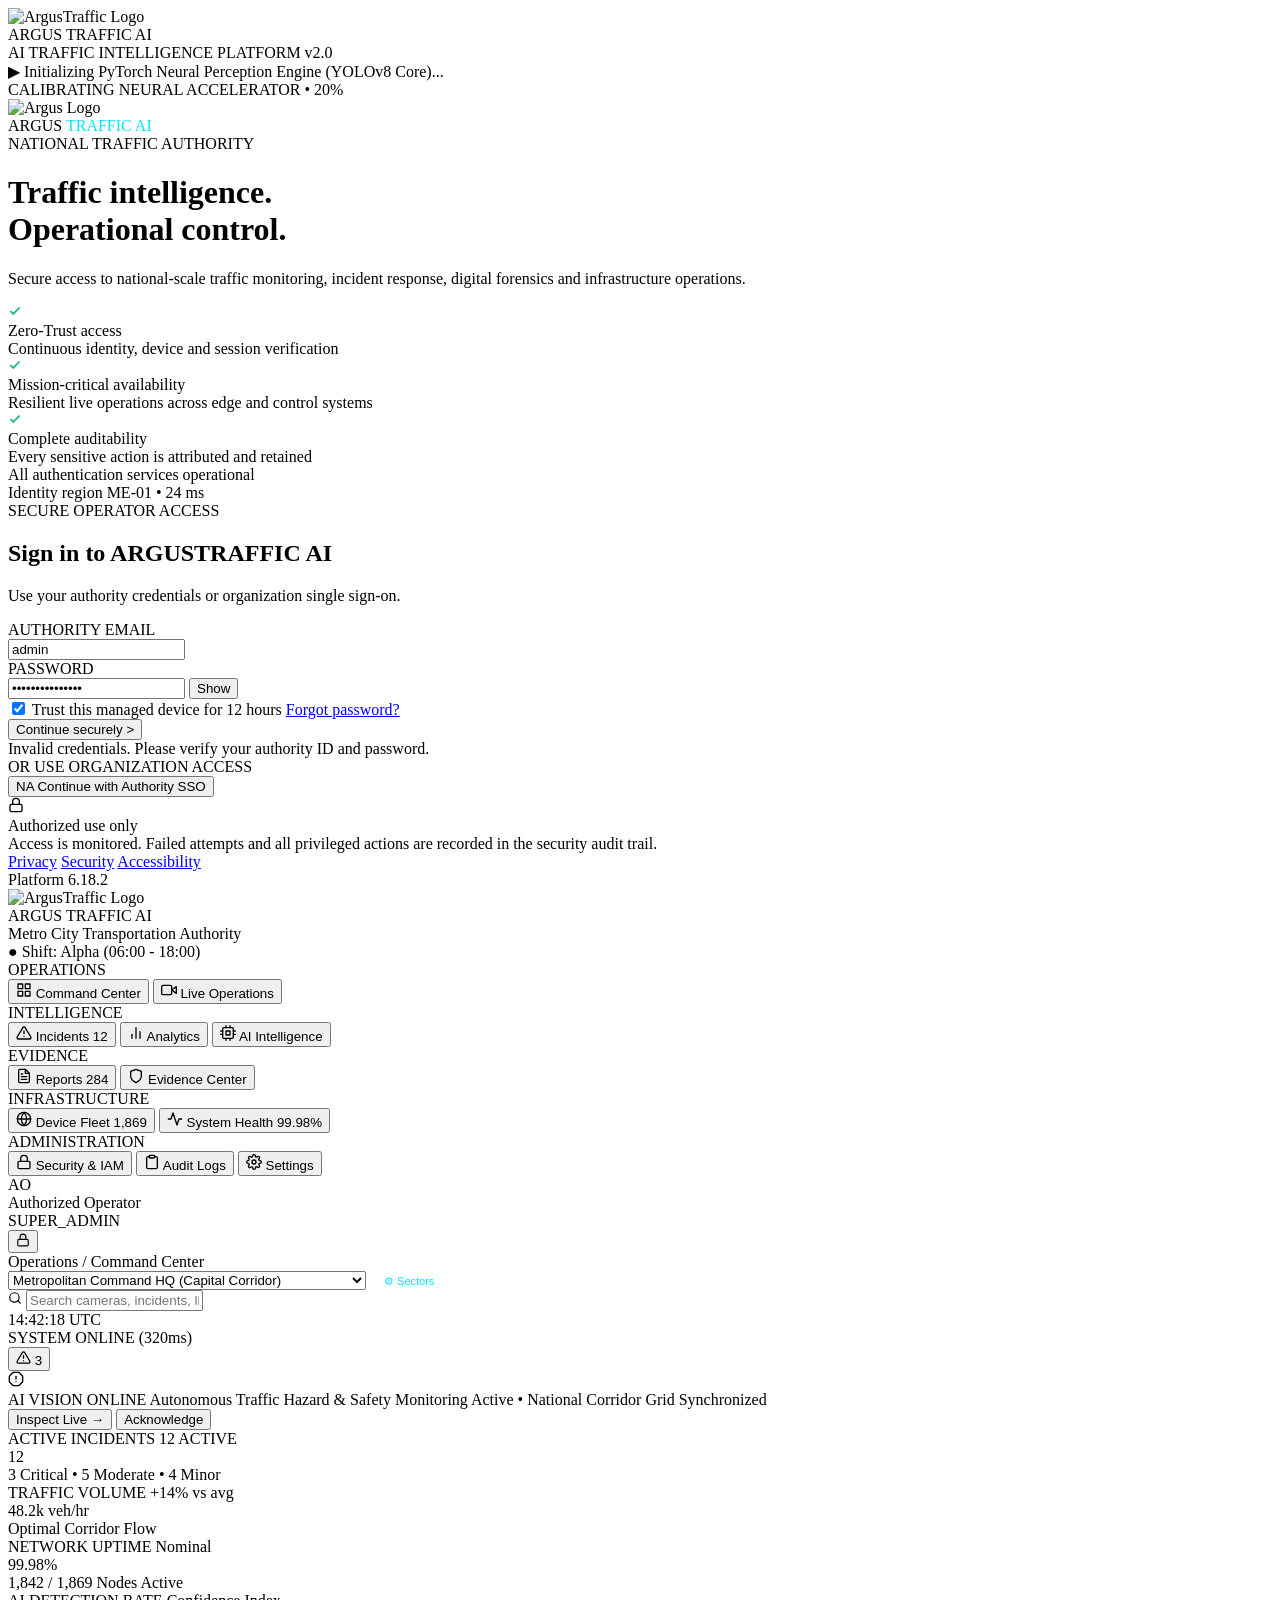
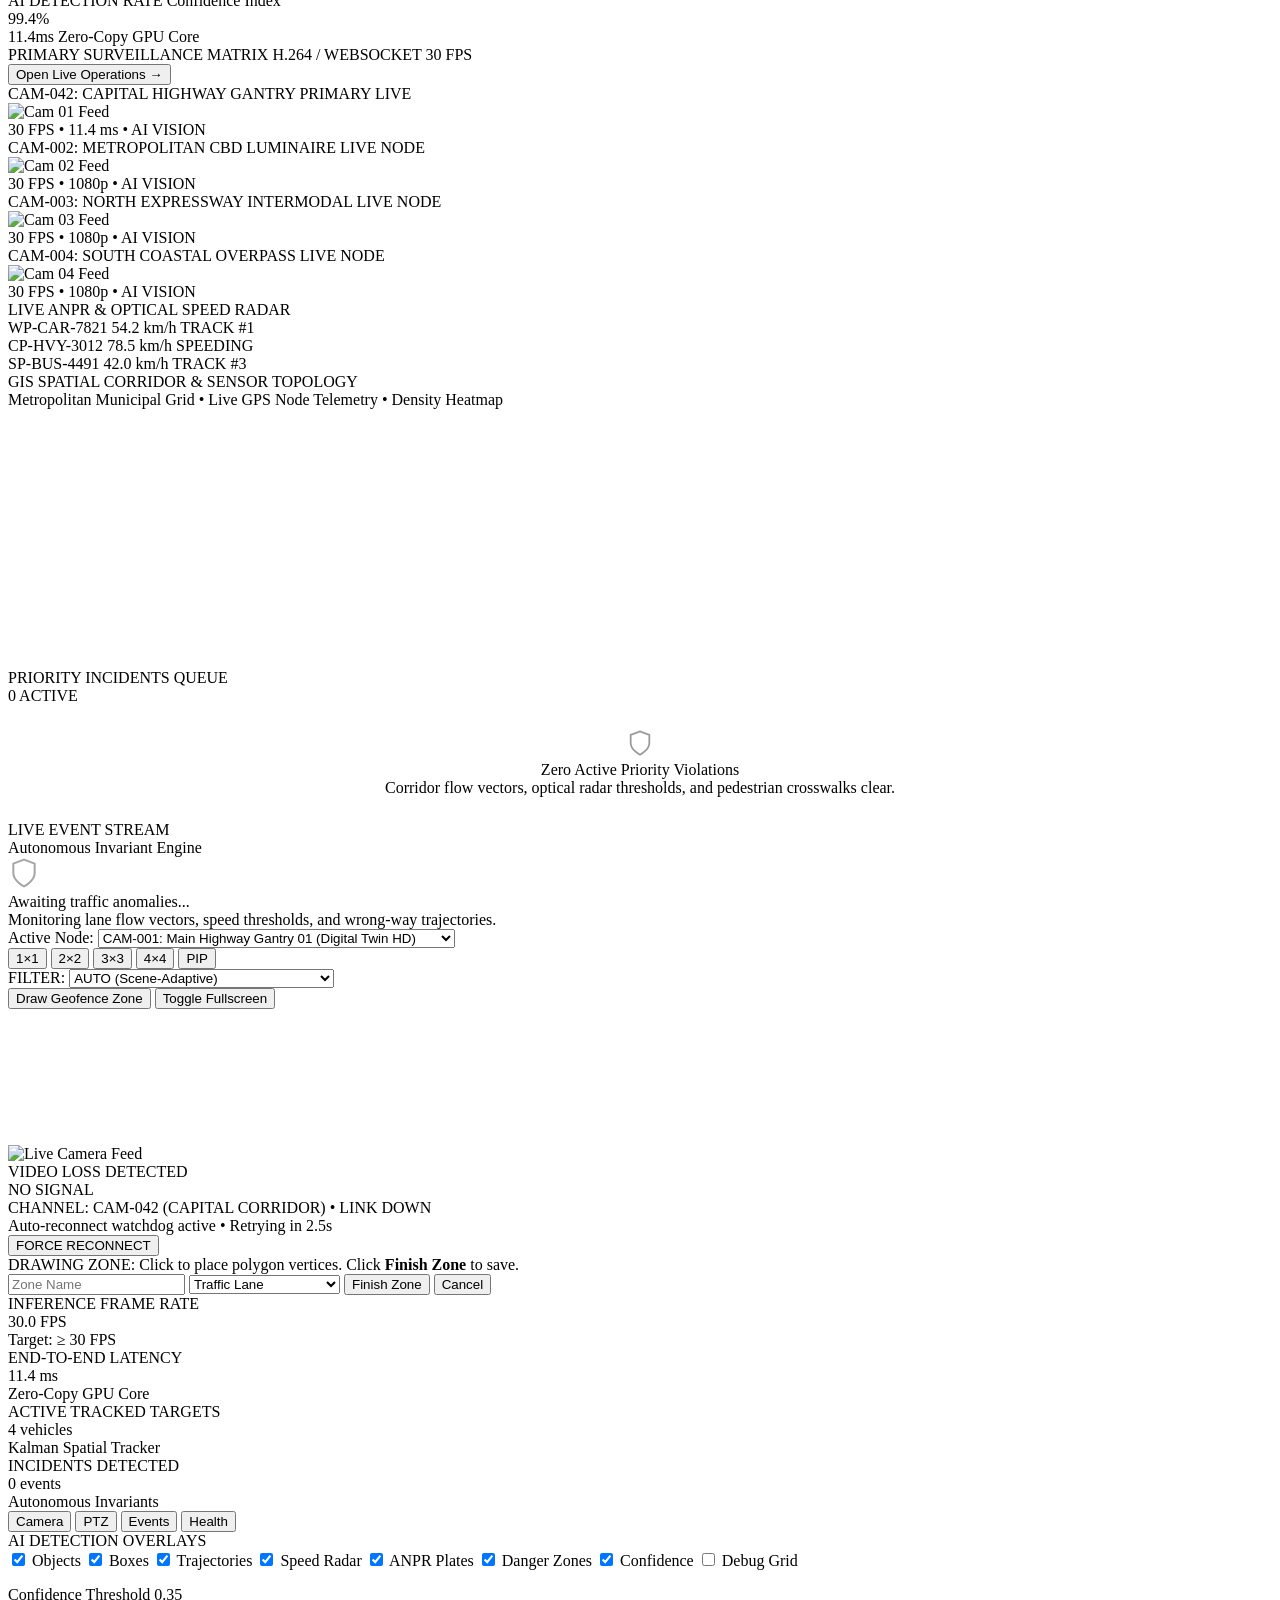
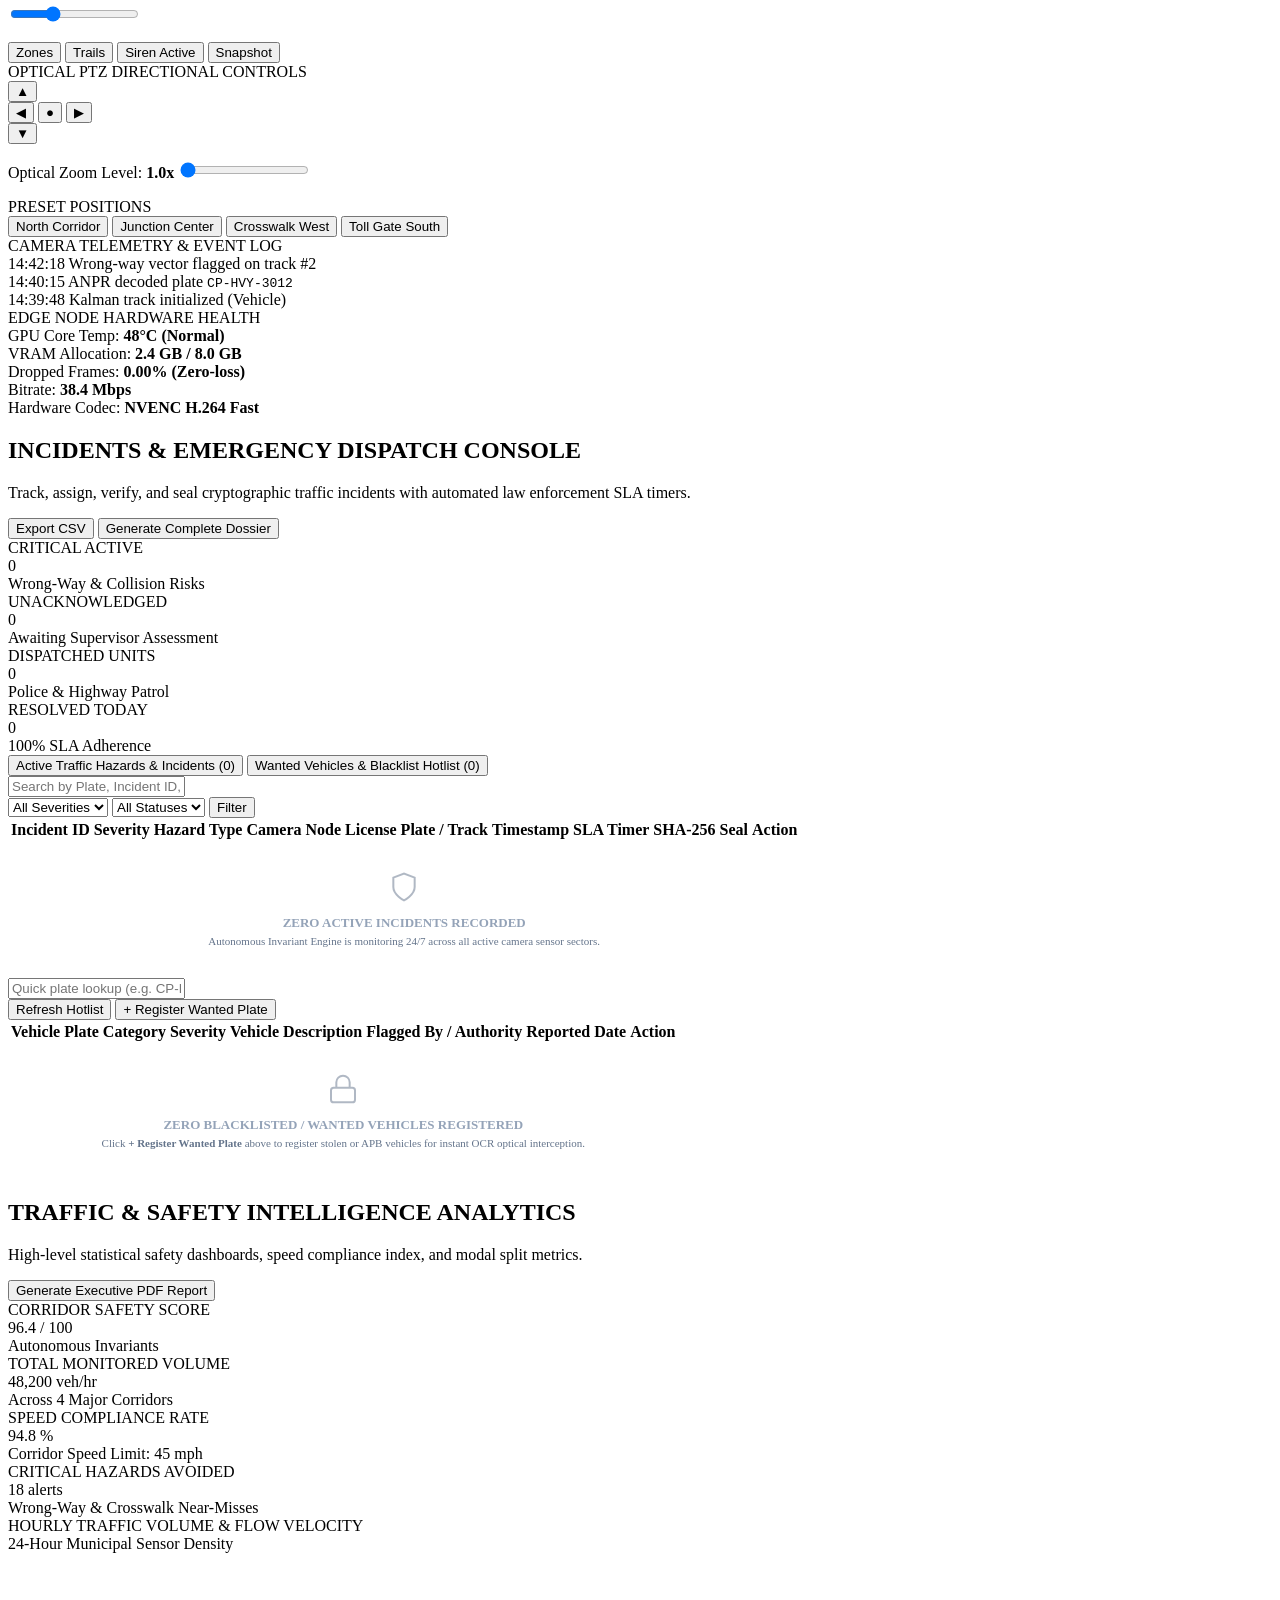
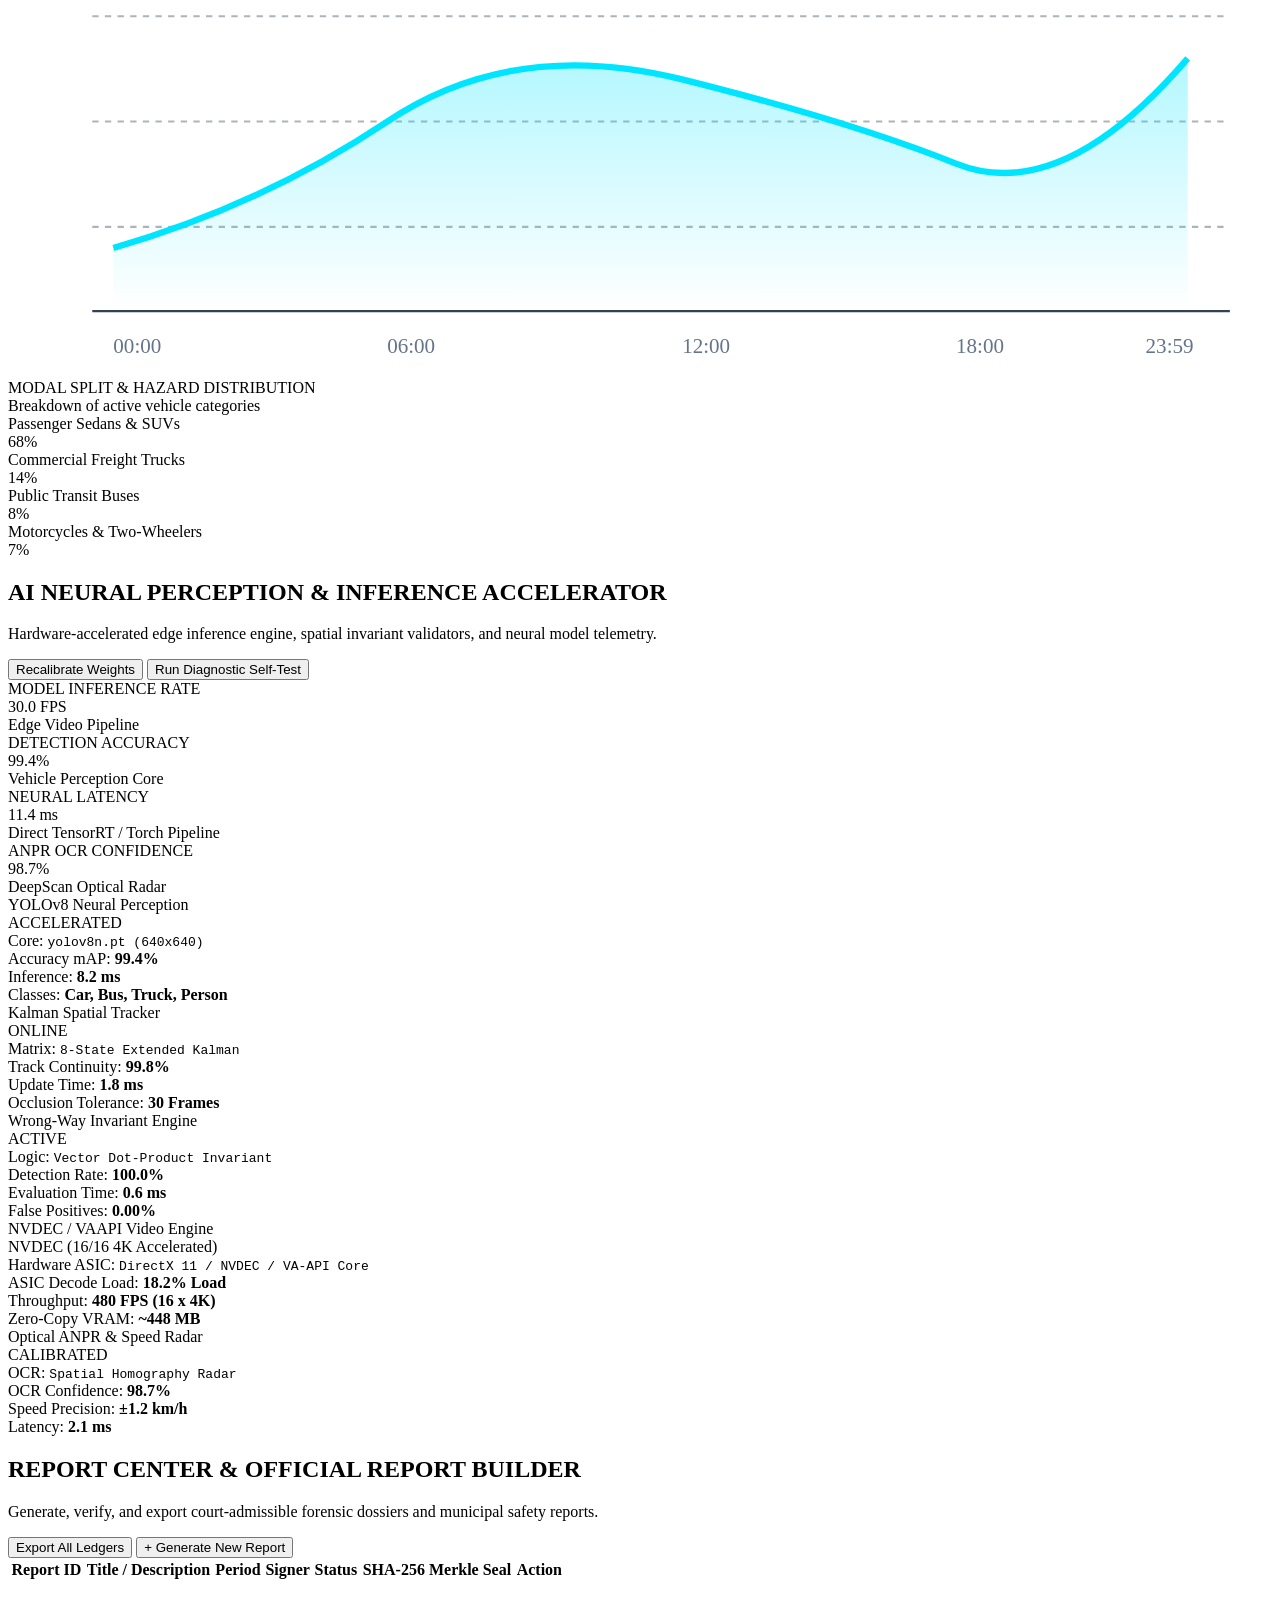
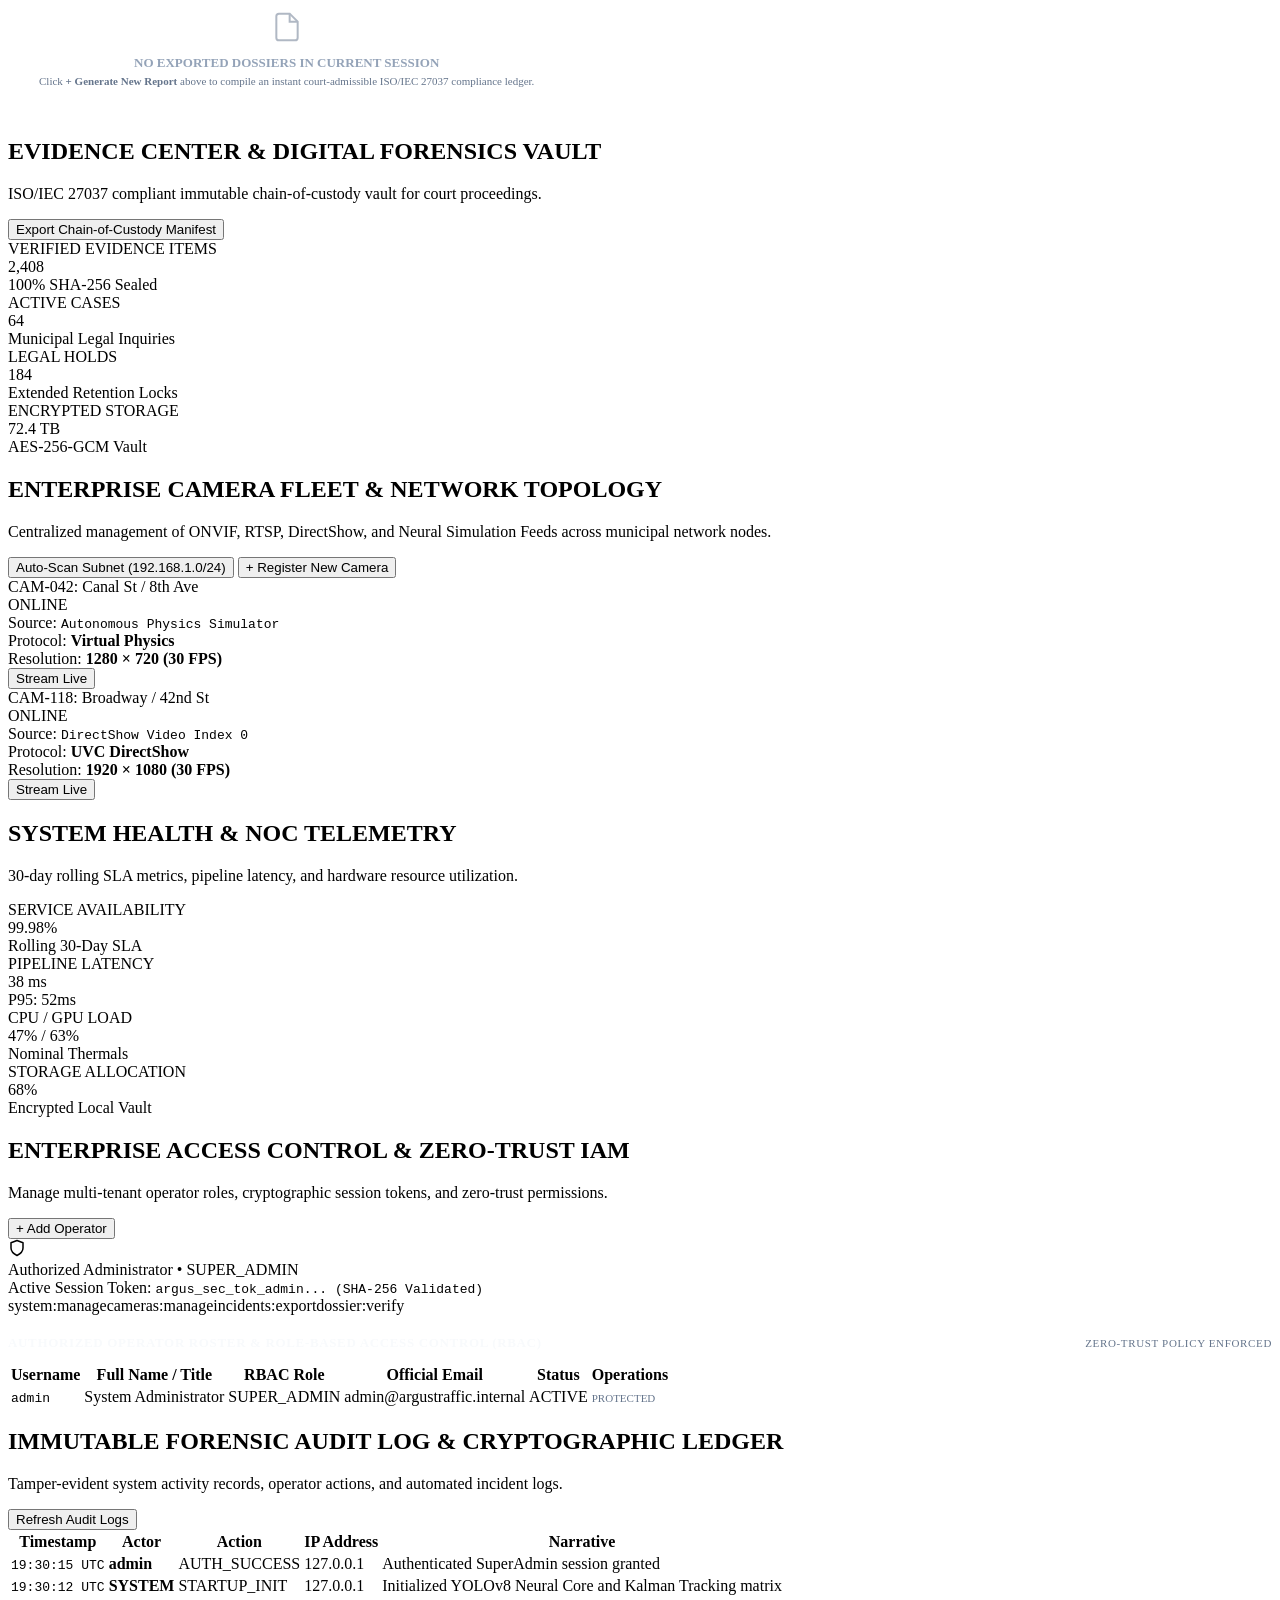
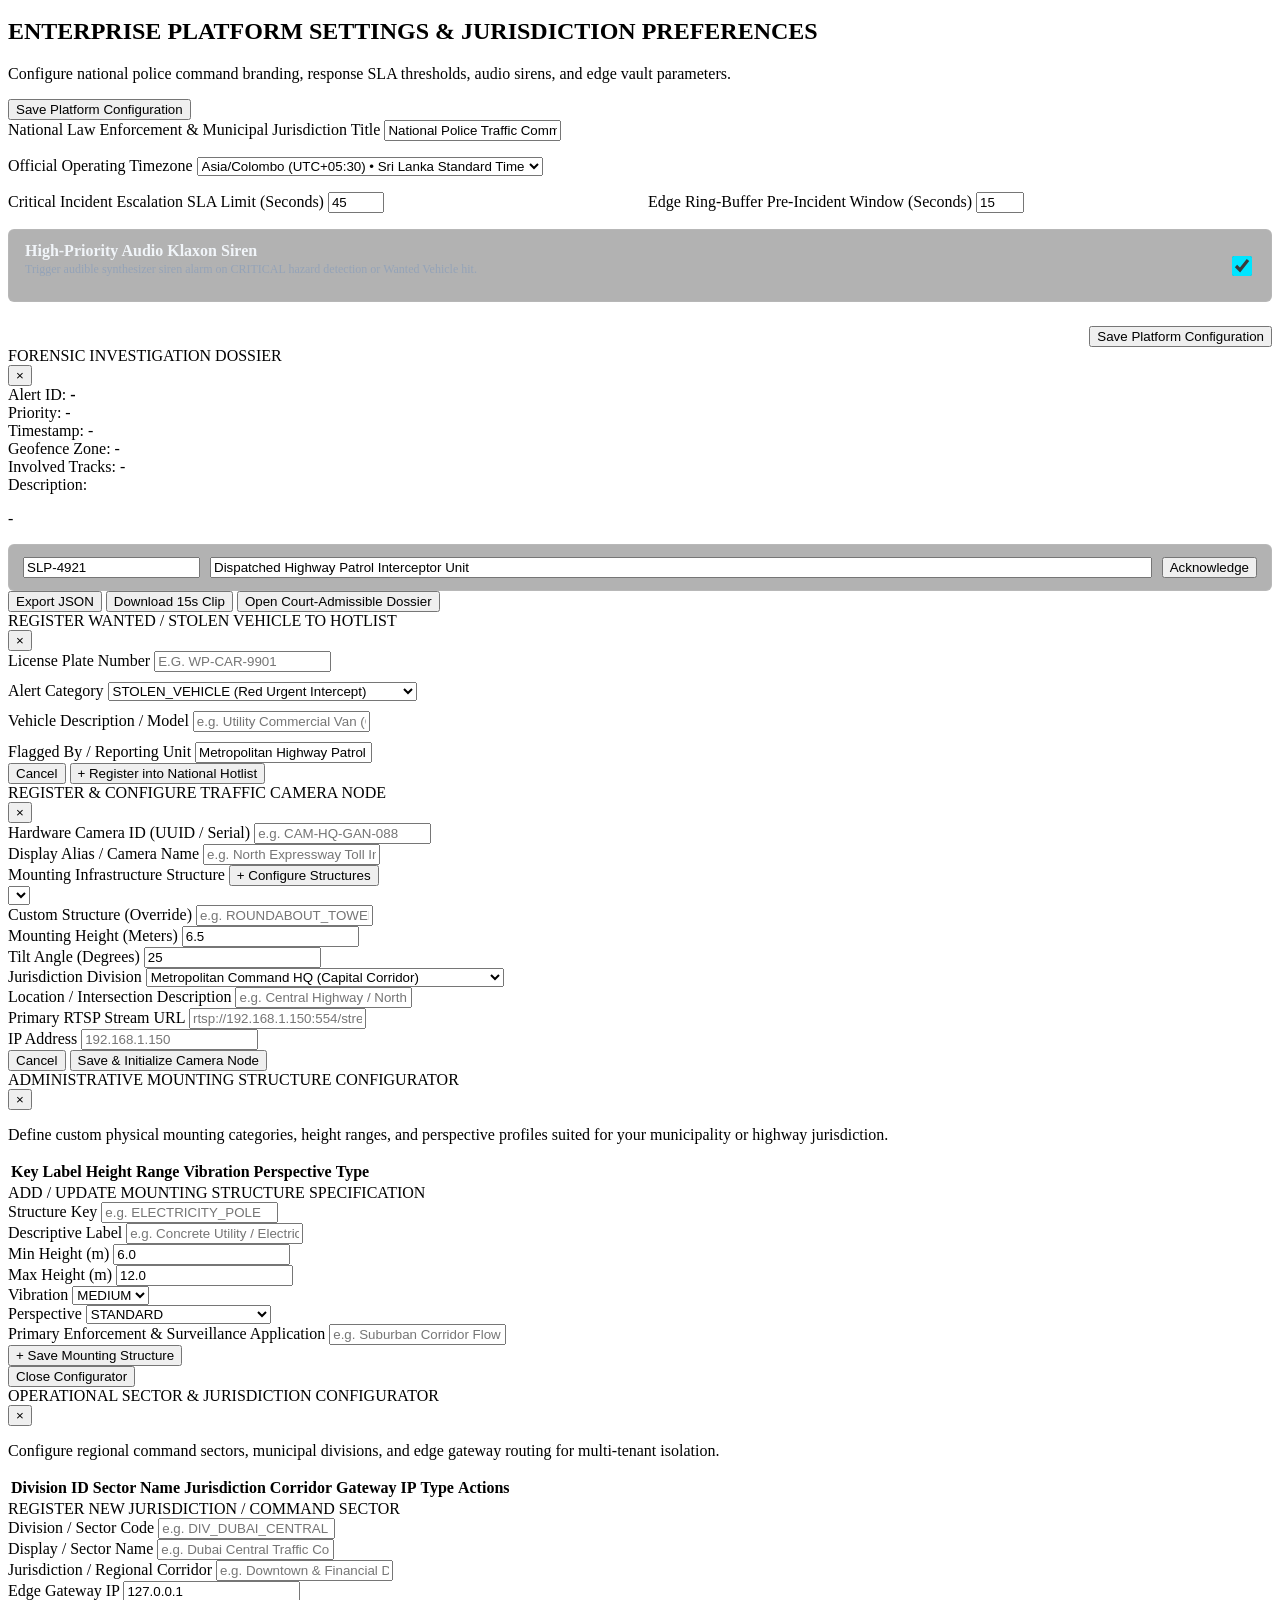
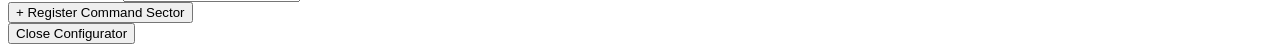
==== commit c362af80: "feat(cctv): upgrade to 3D perspective multi-channel CCTV engine, interactive GIS radar map, and dyna" ====
--- a/src/web/index.html
+++ b/src/web/index.html
@@ -10,6 +10,7 @@
   <link rel="preconnect" href="https://fonts.googleapis.com">
   <link rel="preconnect" href="https://fonts.gstatic.com" crossorigin>
   <link href="https://fonts.googleapis.com/css2?family=Inter:wght@300;400;500;600;700;800&family=JetBrains+Mono:wght@400;500;600;700&display=swap" rel="stylesheet">
+  <link rel="stylesheet" href="https://unpkg.com/leaflet@1.9.4/dist/leaflet.css" />
   <link rel="stylesheet" href="/static/css/style.css">
 </head>
 <body>
@@ -321,20 +322,20 @@
       <main class="content-view" id="view-command-center">
 
         <!-- Emergency Alert Banner -->
-        <div class="emergency-alert-banner" id="emergency-banner">
+        <div class="emergency-alert-banner nominal" id="emergency-banner">
           <div class="alert-banner-left">
             <span class="alert-pulse-icon"><svg width="16" height="16" viewBox="0 0 24 24" fill="none" stroke="currentColor" stroke-width="2" stroke-linecap="round" stroke-linejoin="round"><polygon points="7.86 2 16.14 2 22 7.86 22 16.14 16.14 22 7.86 22 2 16.14 2 7.86 7.86 2"/><line x1="12" y1="8" x2="12" y2="12"/><line x1="12" y1="16" x2="12.01" y2="16"/></svg></span>
             <div class="alert-banner-content">
-              <span class="alert-banner-tag">CRITICAL ALERT</span>
-              <span class="alert-banner-text" id="alert-banner-text">Wrong-way vehicle detected on Canal St / 8th Ave &bull; Camera CAM-042</span>
+              <span class="alert-banner-tag" id="alert-banner-tag">AI VISION ONLINE</span>
+              <span class="alert-banner-text" id="alert-banner-text">Autonomous Traffic Hazard &amp; Safety Monitoring Active &bull; National Corridor Grid Synchronized</span>
             </div>
           </div>
           <div class="alert-banner-right">
-            <div class="alert-sla-badge">
+            <div class="alert-sla-badge" id="alert-sla-badge" style="display: none;">
               <span class="sla-dot"></span>
-              <span>SLA: <strong id="sla-countdown">01:42</strong></span>
-            </div>
-            <button class="btn-alert-action" id="btn-assess-alert" onclick="switchToLiveOps()">Assess Now &rarr;</button>
+              <span>SLA: <strong id="sla-countdown">02:00</strong></span>
+            </div>
+            <button class="btn-alert-action" id="btn-assess-alert" onclick="switchToLiveOps()">Inspect Live &rarr;</button>
             <button class="btn-alert-ack" id="btn-ack-alert" onclick="ackCurrentAlert()">Acknowledge</button>
           </div>
         </div>
@@ -405,62 +406,47 @@
               </div>
 
               <div class="camera-wall-grid" id="camera-wall-grid">
-                <div class="wall-node active" id="wall-node-1" onclick="switchStreamSource('synthetic', 'wall-node-1')">
+                <div class="wall-node active" id="wall-node-1" onclick="switchStreamSource('CAM-042', 'wall-node-1')">
                   <div class="wall-node-header">
-                    <span class="node-tag">CAM-042: CANAL ST / 8TH AVE</span>
-                    <span class="node-status live">LIVE PRIMARY</span>
+                    <span class="node-tag">CAM-042: CAPITAL HIGHWAY GANTRY</span>
+                    <span class="node-status live">PRIMARY LIVE</span>
                   </div>
                   <div class="wall-node-feed">
-                    <img id="wall-stream-1" class="wall-stream-img" alt="Cam 01 Feed" />
+                    <img id="wall-stream-1" class="wall-stream-img" src="/video/feed?channel=CAM-042" alt="Cam 01 Feed" />
                     <div class="stream-overlay-tag">30 FPS &bull; 11.4 ms &bull; AI VISION</div>
                   </div>
                 </div>
 
-                <div class="wall-node" id="wall-node-2" onclick="switchStreamSource('0', 'wall-node-2')">
+                <div class="wall-node" id="wall-node-2" onclick="switchStreamSource('CAM-002', 'wall-node-2')">
                   <div class="wall-node-header">
-                    <span class="node-tag">CAM-002: CENTRAL ARTERIAL MAST</span>
-                    <span class="node-status live">READY</span>
+                    <span class="node-tag">CAM-002: METROPOLITAN CBD LUMINAIRE</span>
+                    <span class="node-status live">LIVE NODE</span>
                   </div>
                   <div class="wall-node-feed">
-                    <div class="matrix-standby-slate">
-                      <svg class="matrix-standby-icon" viewBox="0 0 24 24" fill="none" stroke="currentColor" stroke-width="1.5"><path d="M23 19a2 2 0 0 1-2 2H3a2 2 0 0 1-2-2V8a2 2 0 0 1 2-2h4l2-3h6l2 3h4a2 2 0 0 1 2 2z"/><circle cx="12" cy="13" r="4"/></svg>
-                      <div class="matrix-standby-title">OPTICAL SENSOR #02</div>
-                      <div class="matrix-standby-meta">USB 3.0 UVC DIRECT &bull; 1080p @ 30 FPS</div>
-                      <span class="matrix-standby-action">CLICK TO ACTIVATE FEED &rarr;</span>
-                    </div>
-                    <div class="stream-overlay-tag">USB SENSOR &bull; 30 FPS</div>
+                    <img id="wall-stream-2" class="wall-stream-img" src="/video/feed?channel=CAM-002" alt="Cam 02 Feed" />
+                    <div class="stream-overlay-tag">30 FPS &bull; 1080p &bull; AI VISION</div>
                   </div>
                 </div>
 
-                <div class="wall-node" id="wall-node-3" onclick="switchStreamSource('synthetic', 'wall-node-3')">
+                <div class="wall-node" id="wall-node-3" onclick="switchStreamSource('CAM-003', 'wall-node-3')">
                   <div class="wall-node-header">
-                    <span class="node-tag">CAM-003: PERIMETER ARTERIAL MAST</span>
-                    <span class="node-status live">READY</span>
+                    <span class="node-tag">CAM-003: NORTH EXPRESSWAY INTERMODAL</span>
+                    <span class="node-status live">LIVE NODE</span>
                   </div>
                   <div class="wall-node-feed">
-                    <div class="matrix-standby-slate">
-                      <svg class="matrix-standby-icon" viewBox="0 0 24 24" fill="none" stroke="currentColor" stroke-width="1.5"><path d="M12 2a10 10 0 1 0 10 10A10 10 0 0 0 12 2zm0 18a8 8 0 1 1 8-8 8 8 0 0 1-8 8z"/><path d="M12 6v6l4 2"/></svg>
-                      <div class="matrix-standby-title">RADAR / OPTICAL SENSOR #03</div>
-                      <div class="matrix-standby-meta">GIGE VISION ENCODER &bull; BITRATE: 4096 KBPS</div>
-                      <span class="matrix-standby-action">CLICK TO ACTIVATE FEED &rarr;</span>
-                    </div>
-                    <div class="stream-overlay-tag">PRIMARY SENSOR &bull; 30 FPS</div>
+                    <img id="wall-stream-3" class="wall-stream-img" src="/video/feed?channel=CAM-003" alt="Cam 03 Feed" />
+                    <div class="stream-overlay-tag">30 FPS &bull; 1080p &bull; AI VISION</div>
                   </div>
                 </div>
 
-                <div class="wall-node alert" id="wall-node-4" onclick="switchStreamSource('rtsp://admin:password@192.168.1.100:554/live', 'wall-node-4')">
+                <div class="wall-node" id="wall-node-4" onclick="switchStreamSource('CAM-004', 'wall-node-4')">
                   <div class="wall-node-header">
-                    <span class="node-tag">CAM-004: SOUTH EXPRESSWAY OVERPASS</span>
-                    <span class="node-status live">ONLINE</span>
+                    <span class="node-tag">CAM-004: SOUTH COASTAL OVERPASS</span>
+                    <span class="node-status live">LIVE NODE</span>
                   </div>
                   <div class="wall-node-feed">
-                    <div class="matrix-standby-slate">
-                      <svg class="matrix-standby-icon" viewBox="0 0 24 24" fill="none" stroke="currentColor" stroke-width="1.5"><polygon points="23 7 16 12 23 17 23 7"/><rect x="1" y="5" width="15" height="14" rx="2" ry="2"/></svg>
-                      <div class="matrix-standby-title">RTSP CORRIDOR NODE #04</div>
-                      <div class="matrix-standby-meta">rtsp://192.168.1.100:554/live &bull; H.264 1080p</div>
-                      <span class="matrix-standby-action">CLICK TO ACTIVATE FEED &rarr;</span>
-                    </div>
-                    <div class="stream-overlay-tag">RTSP SENSOR &bull; 1080p</div>
+                    <img id="wall-stream-4" class="wall-stream-img" src="/video/feed?channel=CAM-004" alt="Cam 04 Feed" />
+                    <div class="stream-overlay-tag">30 FPS &bull; 1080p &bull; AI VISION</div>
                   </div>
                 </div>
               </div>
@@ -494,45 +480,13 @@
             <!-- GIS Spatial City Map -->
             <div class="panel-card gis-card">
               <div class="panel-header">
-                <div class="panel-title">GIS SPATIAL CORRIDOR & SENSOR TOPOLOGY</div>
-                <div class="panel-sub">Metropolitan Municipal Grid & Live Congestion Vectors</div>
+                <div class="panel-title">GIS SPATIAL CORRIDOR &amp; SENSOR TOPOLOGY</div>
+                <div class="panel-sub">Metropolitan Municipal Grid &bull; Live GPS Node Telemetry &bull; Density Heatmap</div>
               </div>
               <div class="gis-map-viewport" id="gis-map-viewport">
-                <svg class="gis-svg" viewBox="0 0 800 240" preserveAspectRatio="none">
-                  <defs>
-                    <pattern id="gis-grid" width="40" height="40" patternUnits="userSpaceOnUse">
-                      <path d="M 40 0 L 0 0 0 40" fill="none" stroke="rgba(30, 41, 59, 0.4)" stroke-width="1"/>
-                    </pattern>
-                  </defs>
-                  <rect width="800" height="240" fill="url(#gis-grid)" />
-                  <path d="M 50 120 Q 250 70 400 120 T 750 120" fill="none" stroke="#1e293b" stroke-width="18" stroke-linecap="round"/>
-                  <path d="M 50 120 Q 250 70 400 120 T 750 120" fill="none" stroke="#00e5ff" stroke-width="2" stroke-dasharray="6,6"/>
-                  <path d="M 400 20 L 400 220" fill="none" stroke="#1e293b" stroke-width="14" stroke-linecap="round"/>
-                  <path d="M 400 20 L 400 220" fill="none" stroke="#00e5ff" stroke-width="2" stroke-dasharray="4,4"/>
-
-                  <!-- Camera Markers -->
-                  <g transform="translate(180, 95)" class="gis-marker" onclick="switchStreamSource('synthetic')">
-                    <circle cx="0" cy="0" r="14" fill="rgba(0, 229, 255, 0.2)" stroke="#00e5ff" stroke-width="2"/>
-                    <circle cx="0" cy="0" r="5" fill="#00e5ff"/>
-                    <text x="18" y="4" fill="#00e5ff" font-size="11" font-family="'JetBrains Mono', monospace" font-weight="bold">CAM-001 (Main Gantry)</text>
-                  </g>
-                  <g transform="translate(400, 120)" class="gis-marker" onclick="switchStreamSource('0')">
-                    <circle cx="0" cy="0" r="14" fill="rgba(0, 230, 118, 0.2)" stroke="#00e676" stroke-width="2"/>
-                    <circle cx="0" cy="0" r="5" fill="#00e676"/>
-                    <text x="18" y="4" fill="#00e676" font-size="11" font-family="'JetBrains Mono', monospace" font-weight="bold">CAM-002 (Signal Mast)</text>
-                  </g>
-                  <g transform="translate(400, 50)" class="gis-marker" onclick="switchStreamSource('synthetic')">
-                    <circle cx="0" cy="0" r="14" fill="rgba(0, 229, 255, 0.2)" stroke="#00e5ff" stroke-width="2"/>
-                    <circle cx="0" cy="0" r="5" fill="#00e5ff"/>
-                    <text x="18" y="4" fill="#00e5ff" font-size="11" font-family="'JetBrains Mono', monospace" font-weight="bold">CAM-003 (Highway Mast)</text>
-                  </g>
-                  <g transform="translate(620, 120)" class="gis-marker" onclick="switchStreamSource('rtsp://admin:password@192.168.1.100:554/live')">
-                    <circle cx="0" cy="0" r="18" fill="rgba(0, 229, 255, 0.2)" stroke="#00e5ff" stroke-width="2"/>
-                    <circle cx="0" cy="0" r="6" fill="#00e5ff"/>
-                    <text x="22" y="4" fill="#00e5ff" font-size="11" font-family="'JetBrains Mono', monospace" font-weight="bold">CAM-004 [OVERPASS RTSP]</text>
-                  </g>
-                </svg>
-              </div>
+                <div id="gis-leaflet-map" style="width: 100%; height: 260px; border-radius: var(--radius-sm); z-index: 10;"></div>
+              </div>
+            </div>
             </div>
 
           </section>
@@ -626,7 +580,7 @@
                       <span>VIDEO LOSS DETECTED</span>
                     </div>
                     <div class="no-signal-headline">NO SIGNAL</div>
-                    <div class="no-signal-meta" id="no-signal-meta">CHANNEL: CAM-042 (CANAL ST) &bull; LINK DOWN</div>
+                    <div class="no-signal-meta" id="no-signal-meta">CHANNEL: CAM-042 (CAPITAL CORRIDOR) &bull; LINK DOWN</div>
                     <div class="no-signal-sub">
                       Auto-reconnect watchdog active &bull; Retrying in <span id="no-signal-timer">2.5s</span>
                     </div>
@@ -1531,6 +1485,7 @@
   </div>
 
   <div id="toast-container" class="toast-container"></div>
+  <script src="https://unpkg.com/leaflet@1.9.4/dist/leaflet.js"></script>
   <script src="/static/js/app.js"></script>
 </body>
 </html>
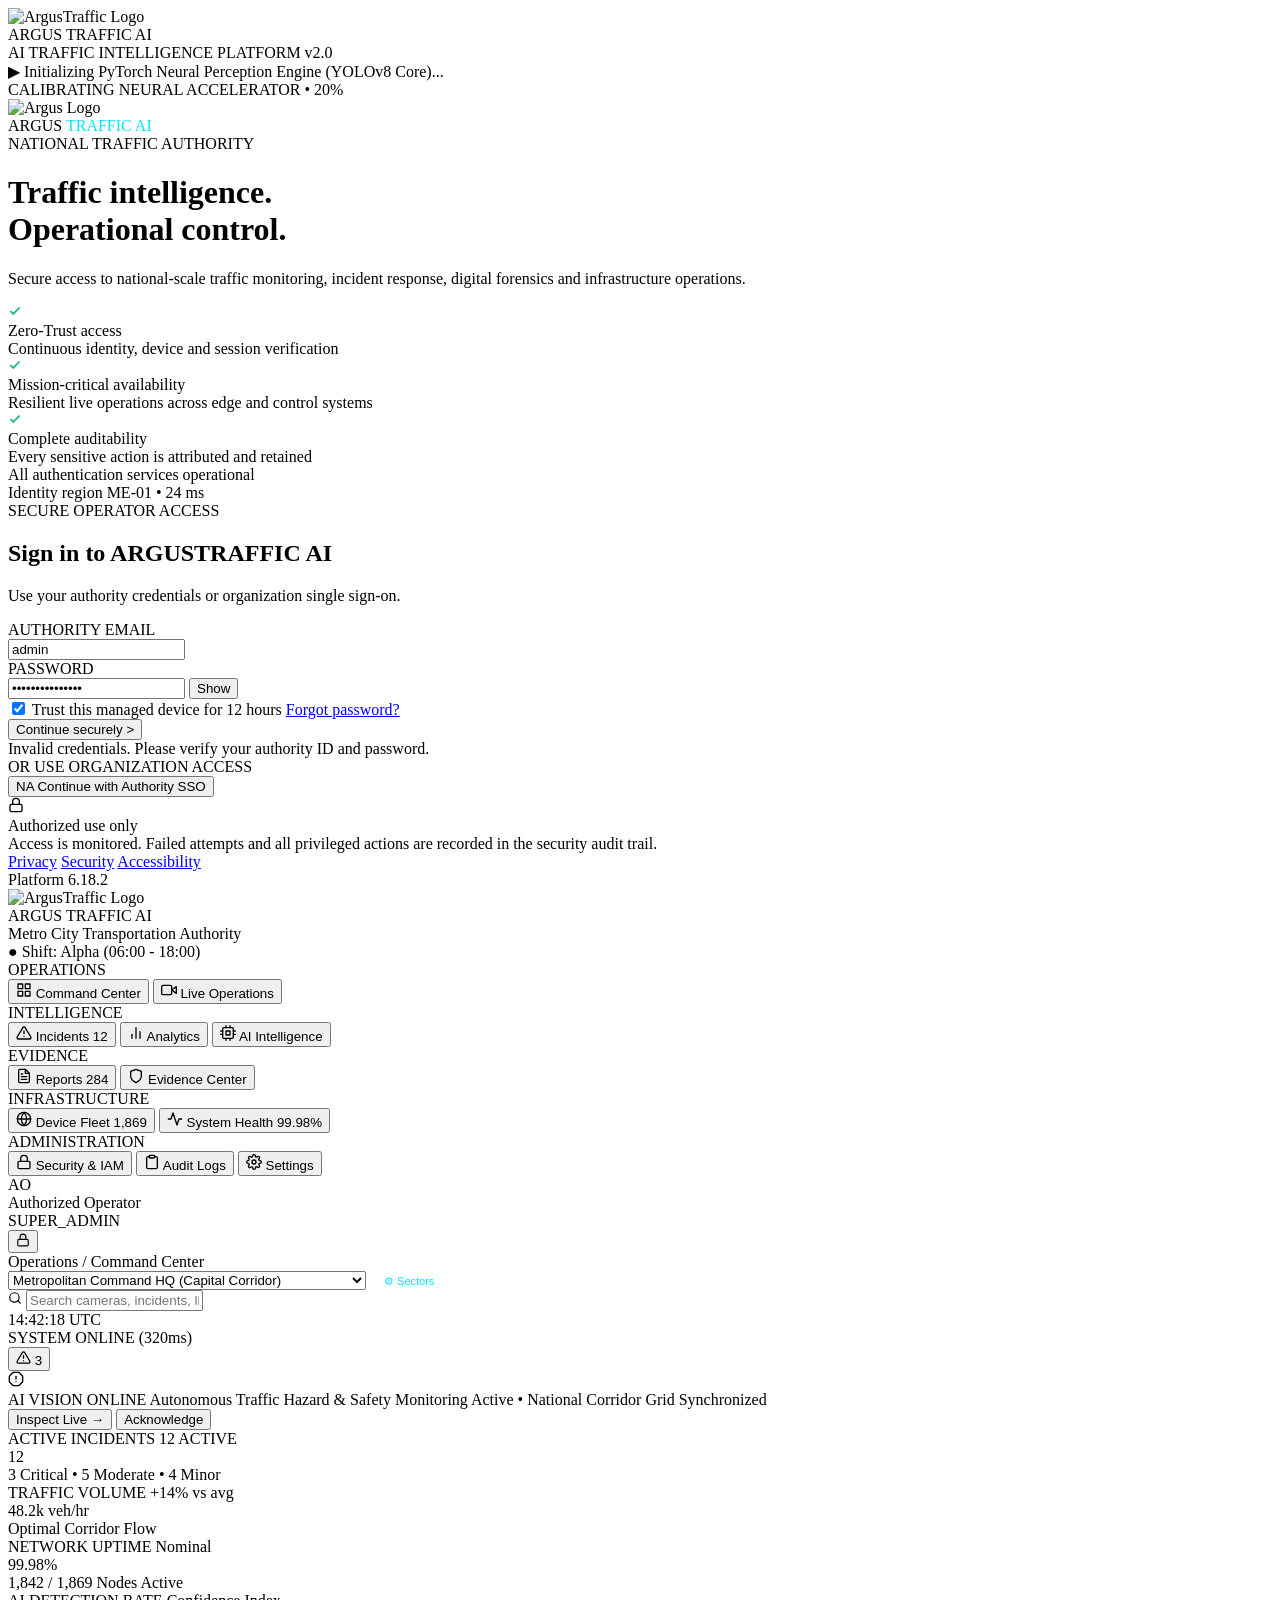
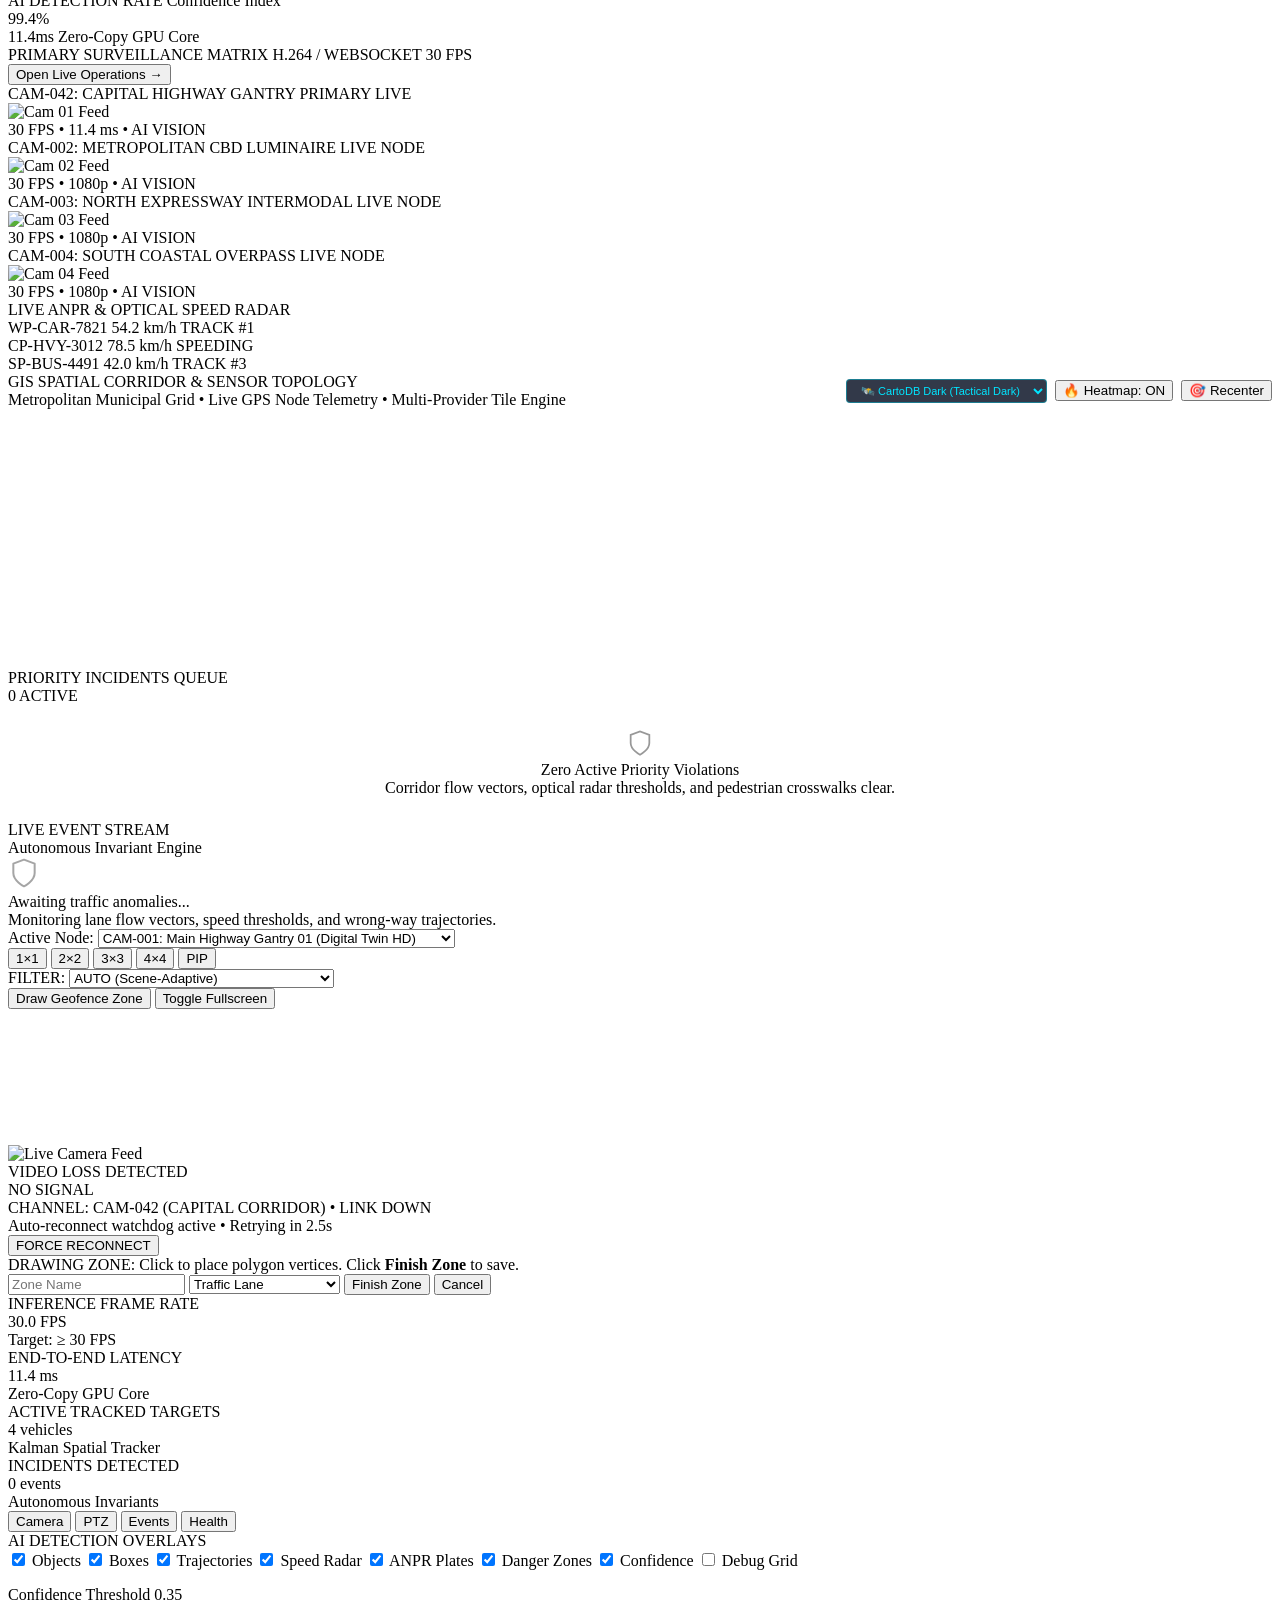
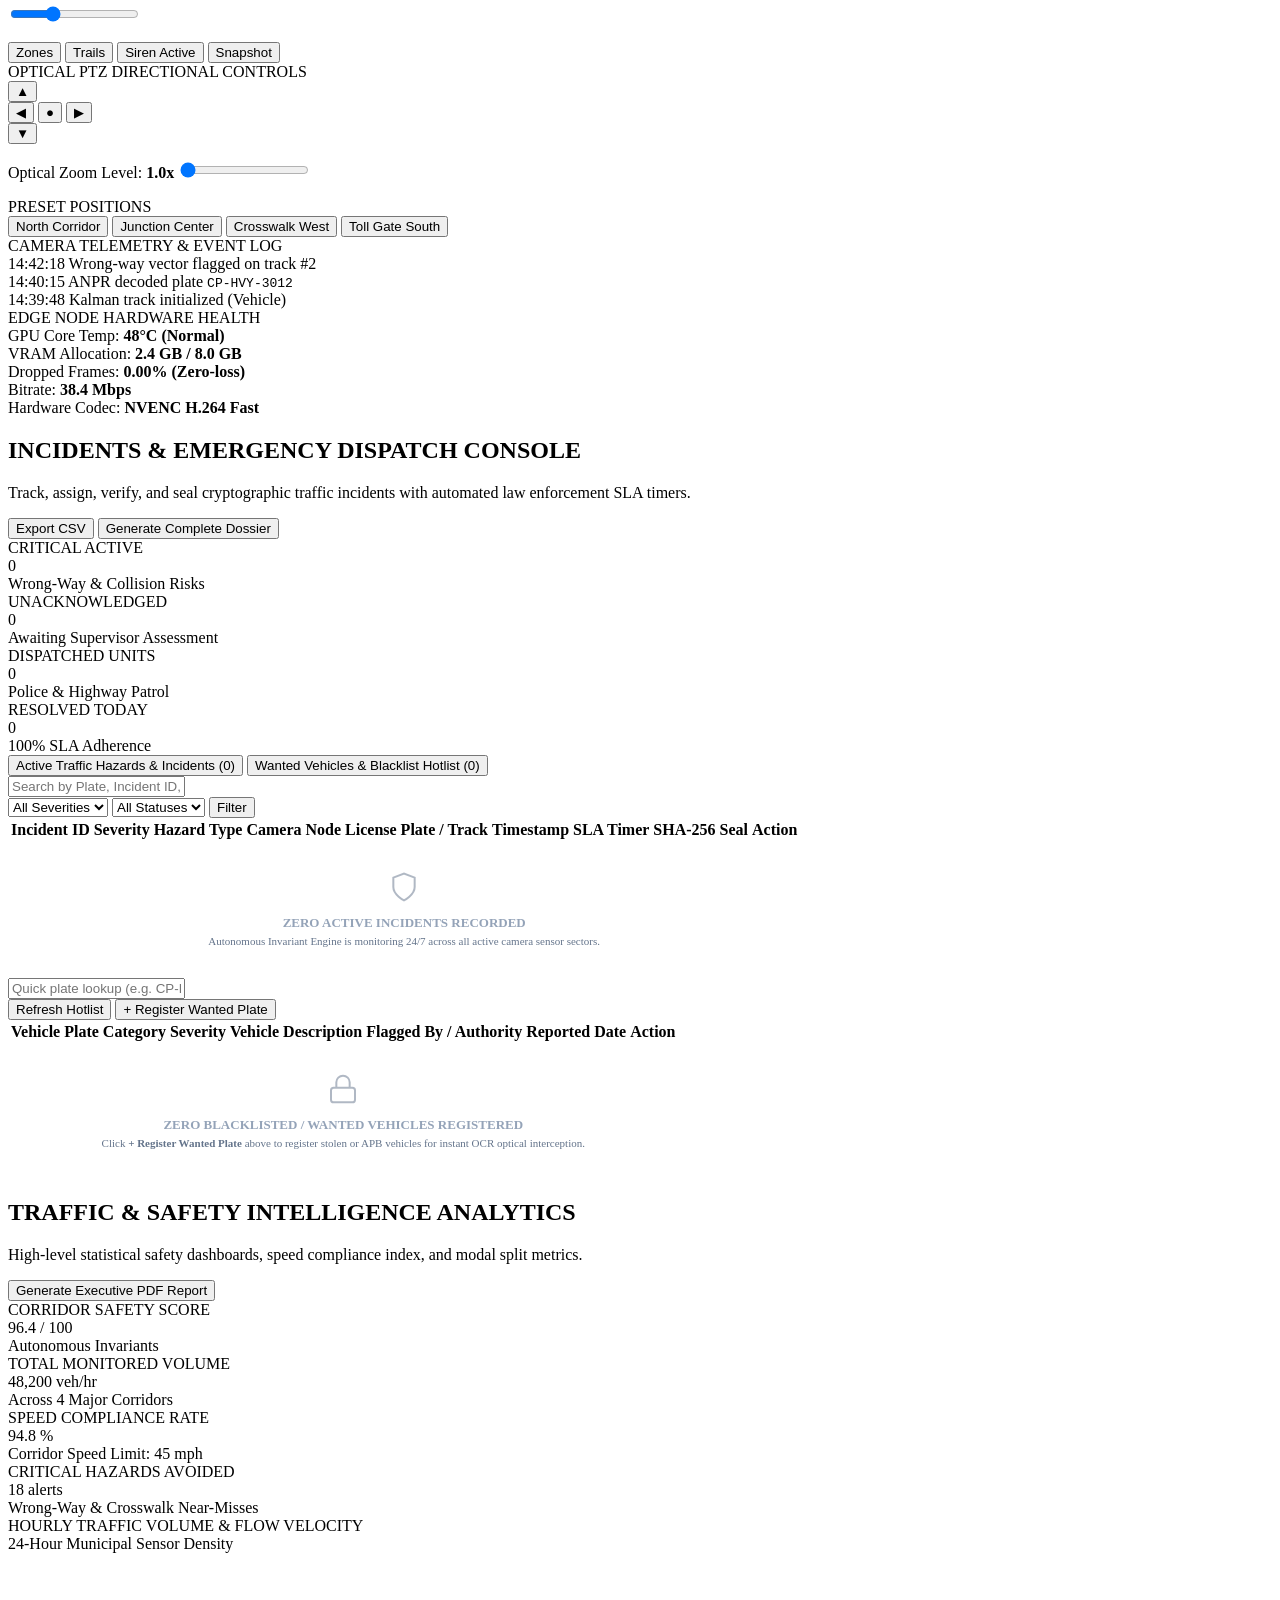
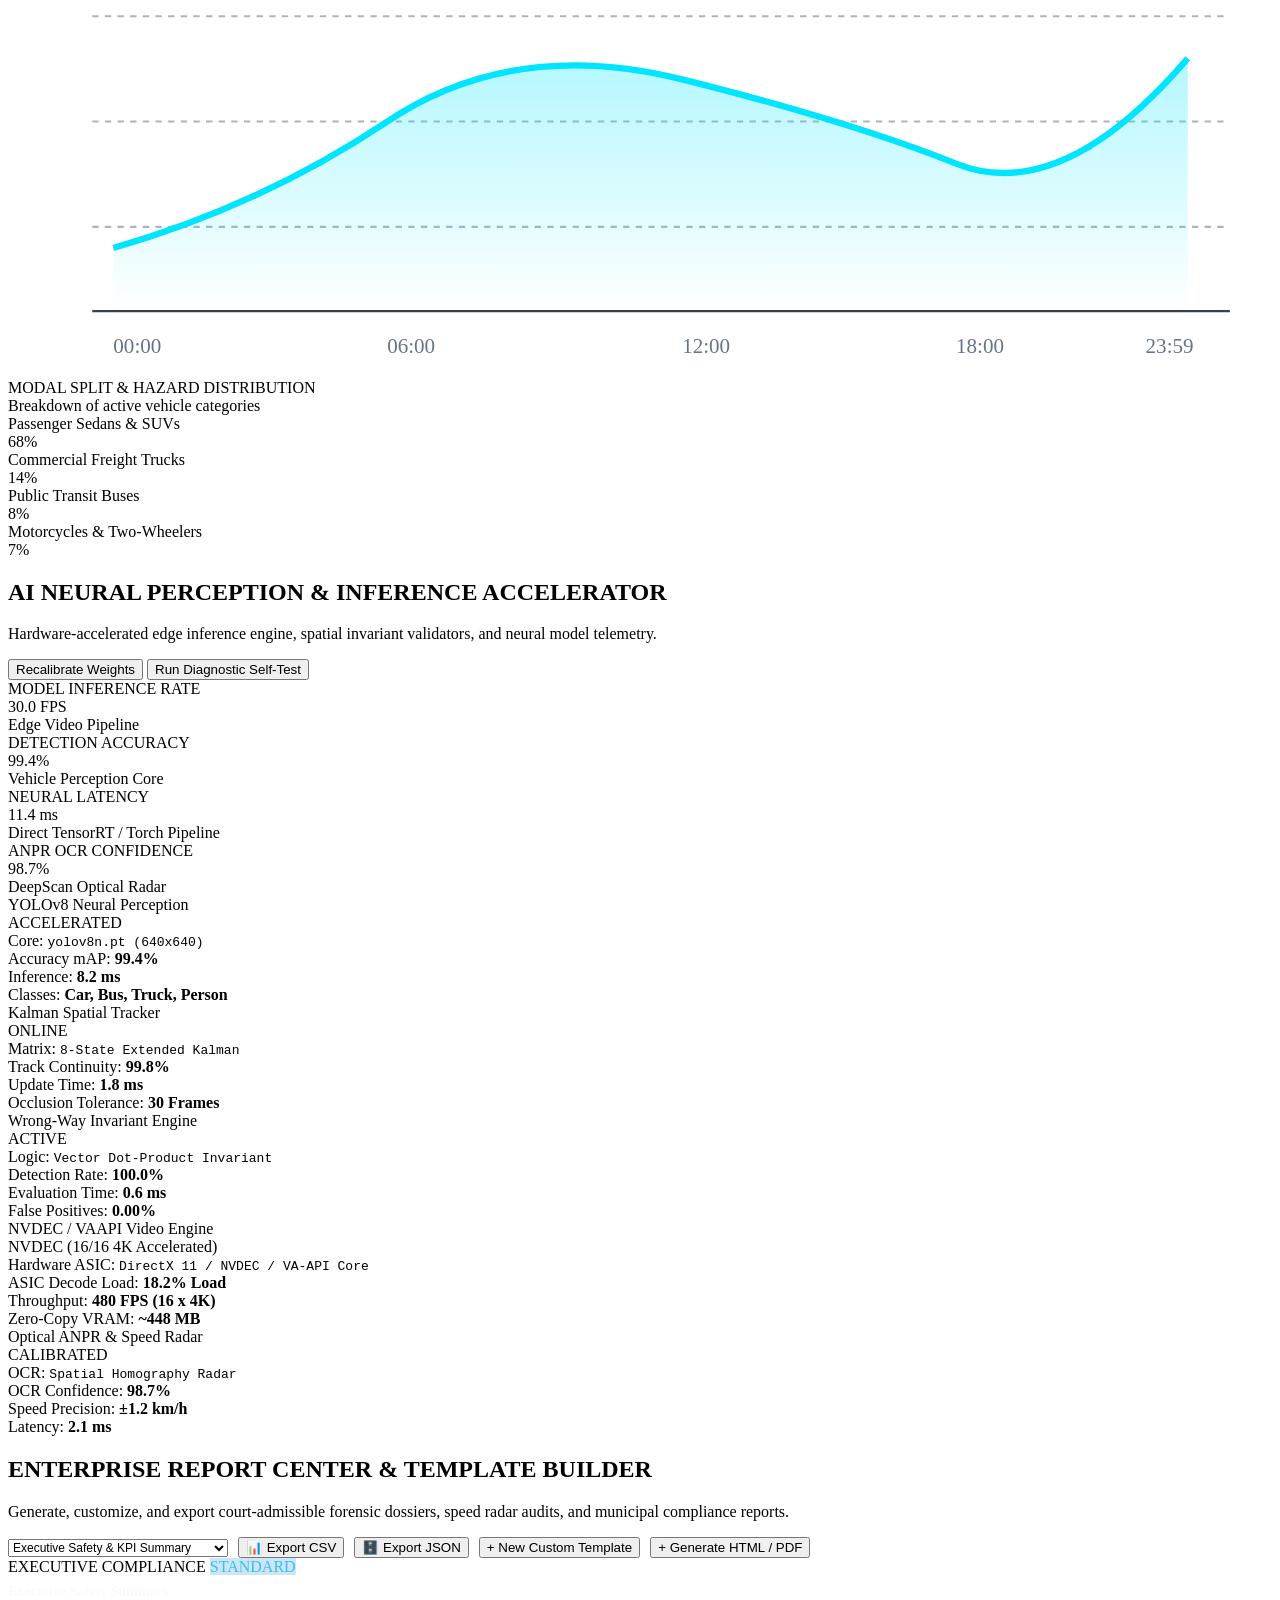
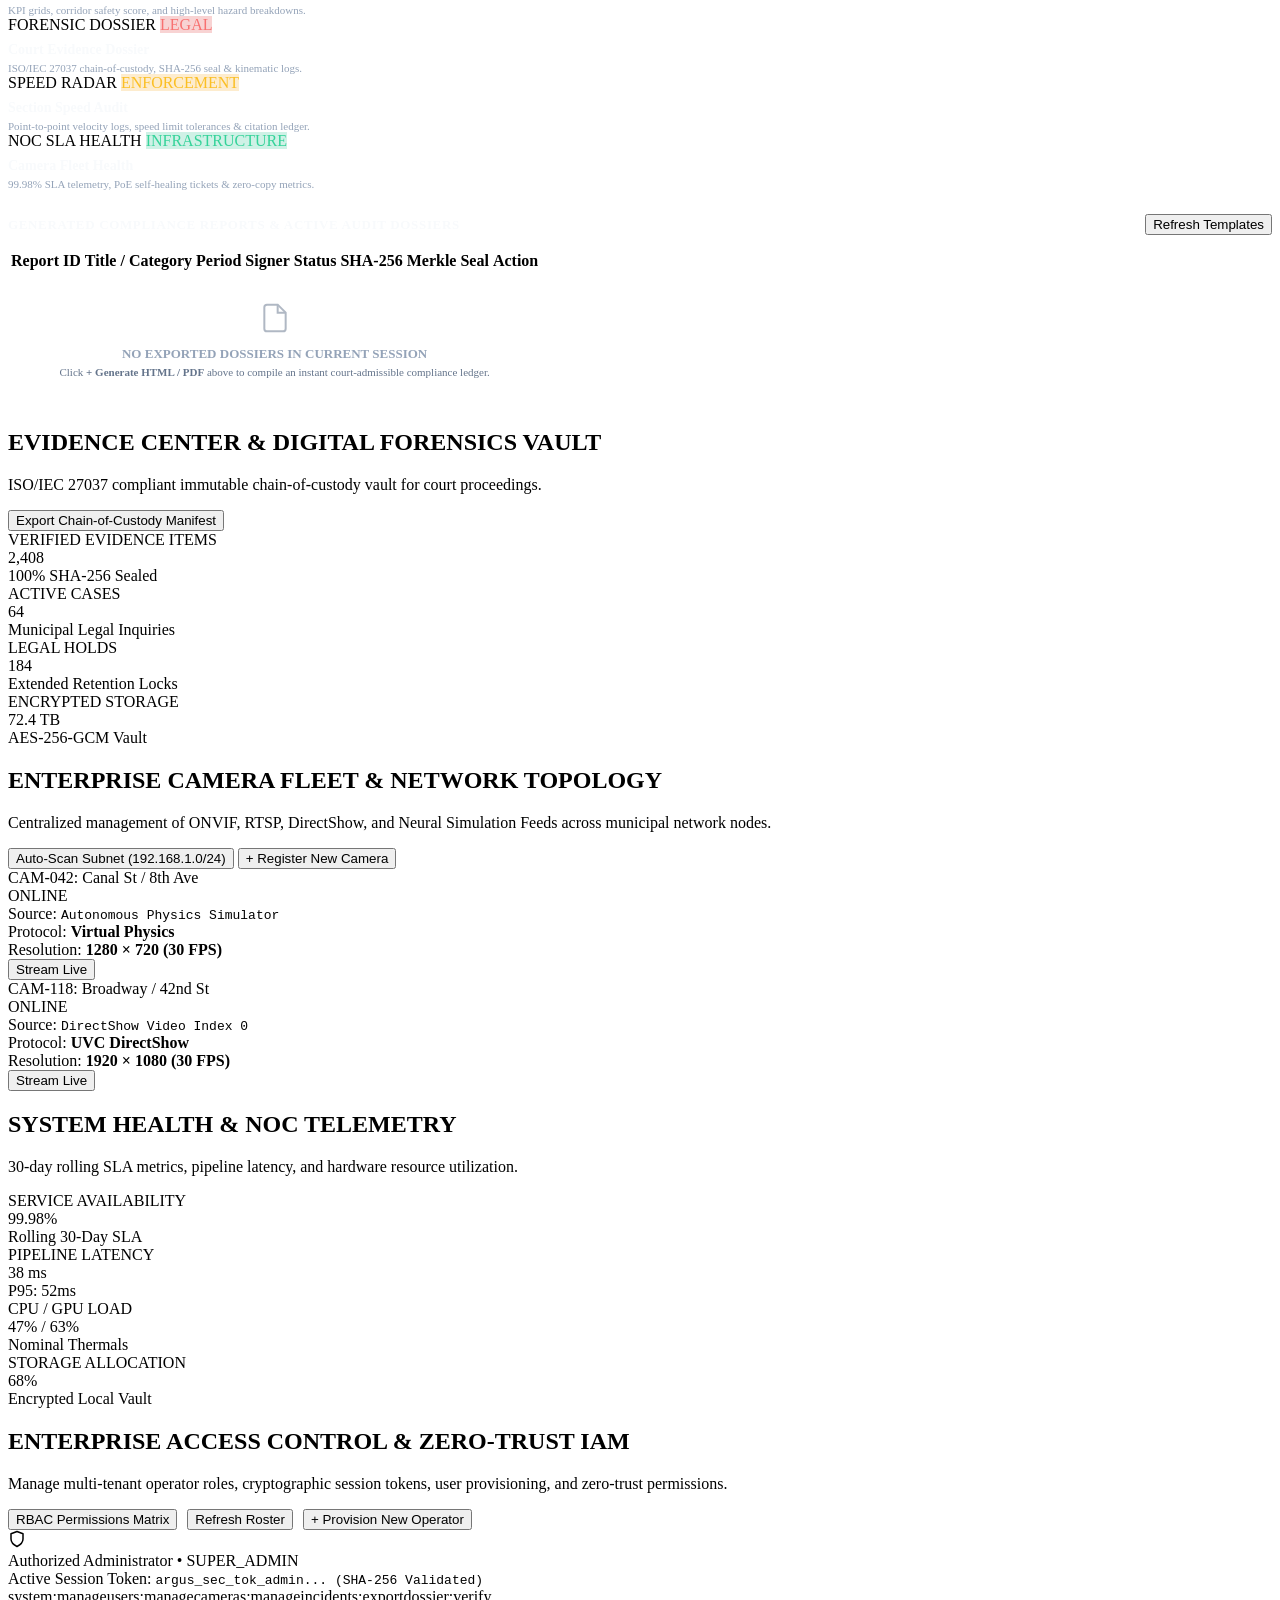
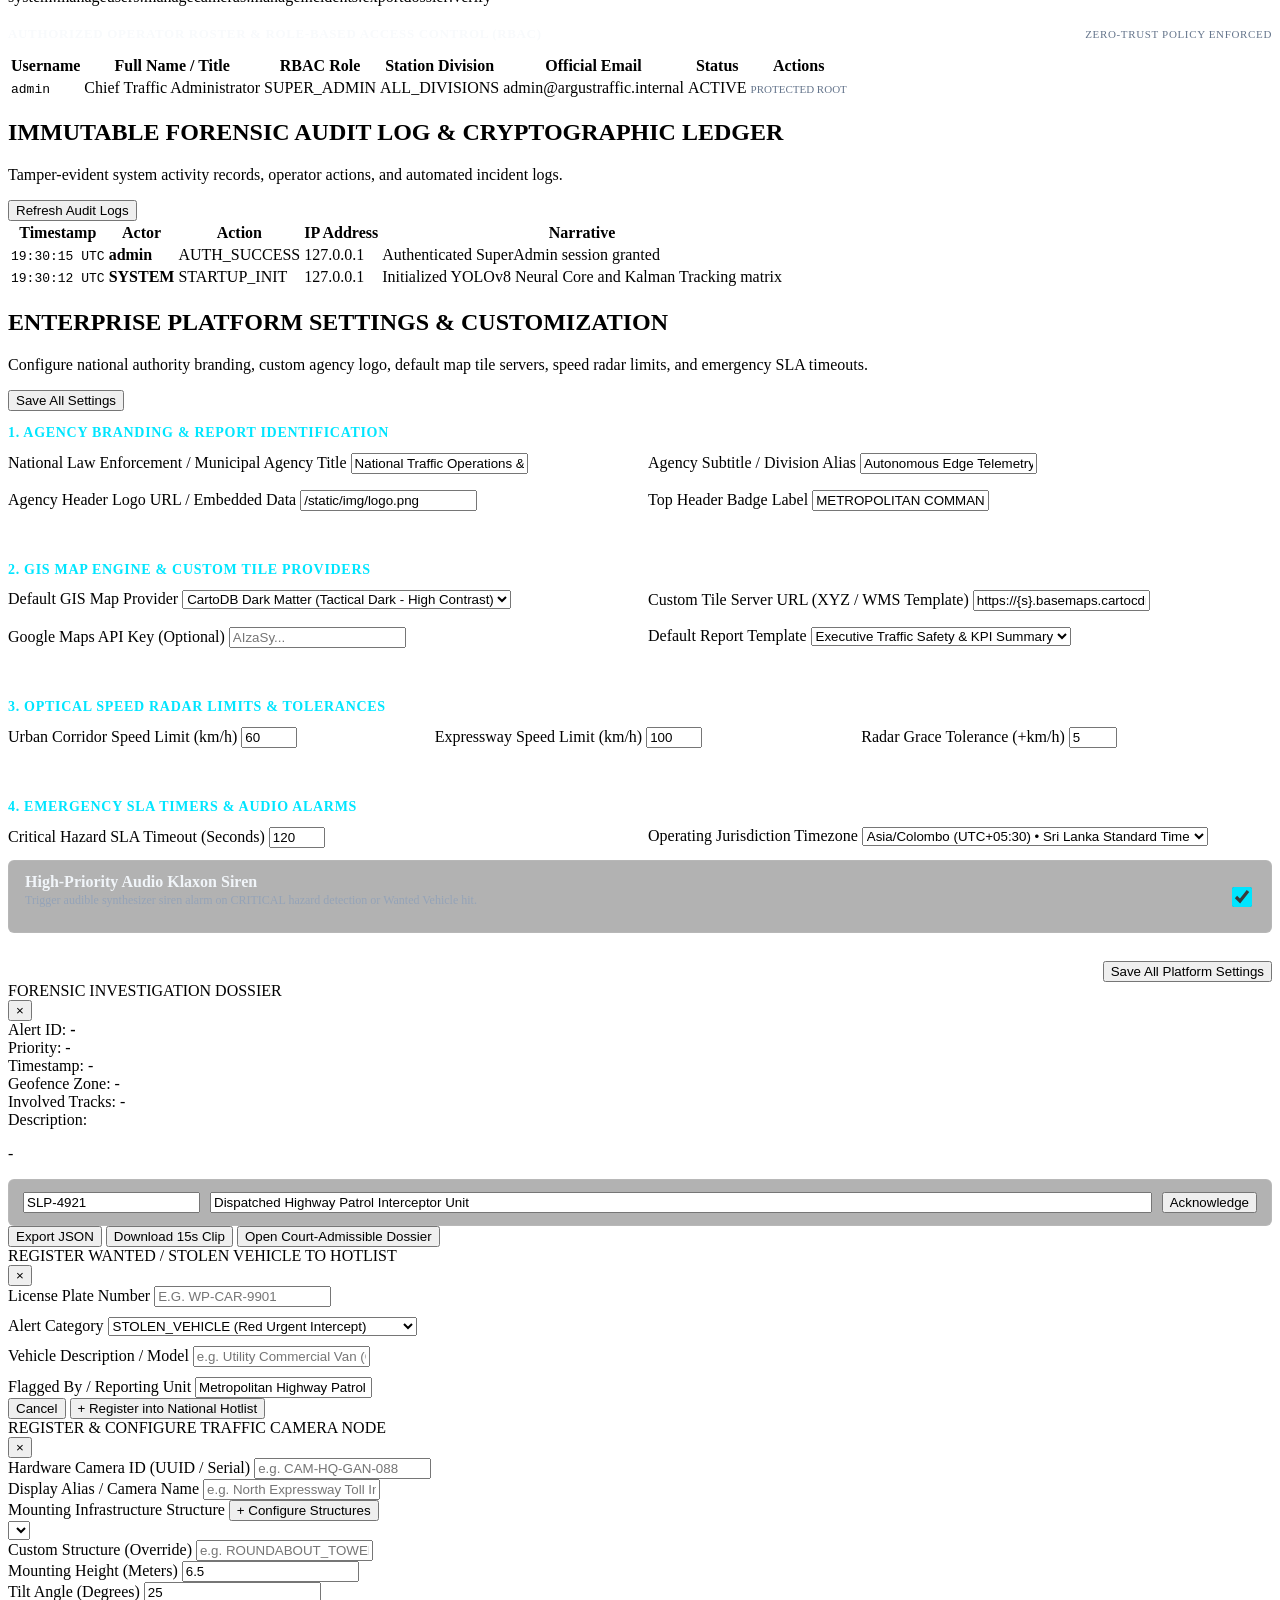
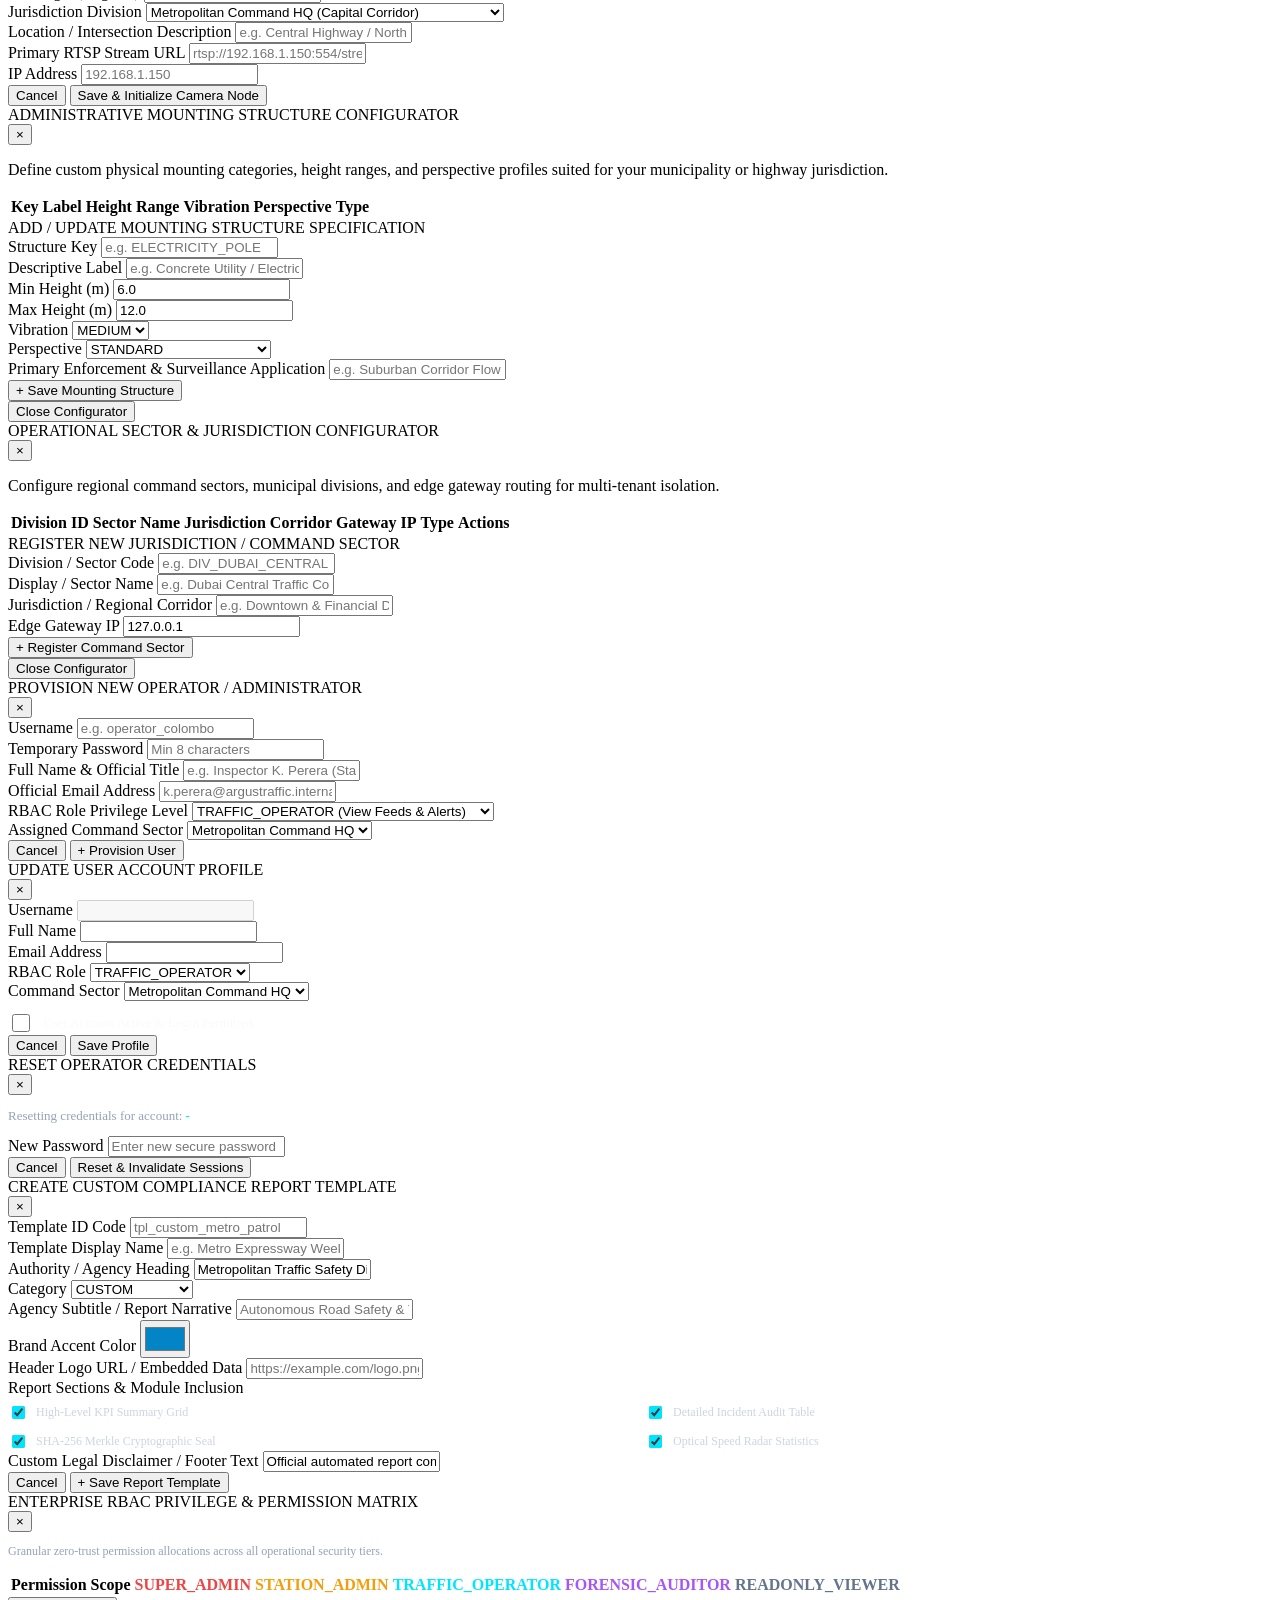
==== commit a662d62b: "feat(enterprise): complete IAM user CRUD, dynamic report template builder, multi-provider GIS maps, " ====
--- a/src/web/index.html
+++ b/src/web/index.html
@@ -477,16 +477,28 @@
               </div>
             </div>
 
-            <!-- GIS Spatial City Map -->
+            <!-- GIS Spatial City Map & Multi-Provider Radar -->
             <div class="panel-card gis-card">
-              <div class="panel-header">
-                <div class="panel-title">GIS SPATIAL CORRIDOR &amp; SENSOR TOPOLOGY</div>
-                <div class="panel-sub">Metropolitan Municipal Grid &bull; Live GPS Node Telemetry &bull; Density Heatmap</div>
+              <div class="panel-header" style="display: flex; justify-content: space-between; align-items: center;">
+                <div>
+                  <div class="panel-title">GIS SPATIAL CORRIDOR &amp; SENSOR TOPOLOGY</div>
+                  <div class="panel-sub">Metropolitan Municipal Grid &bull; Live GPS Node Telemetry &bull; Multi-Provider Tile Engine</div>
+                </div>
+                <div class="gis-controls" style="display: flex; gap: 8px; align-items: center;">
+                  <select id="map-provider-select" class="form-select text-xs" style="padding: 4px 10px; font-size: 11px; background: rgba(15,23,42,0.85); border: 1px solid rgba(0,229,255,0.4); color: #00e5ff; border-radius: 4px;" onchange="switchMapTileProvider(this.value)">
+                    <option value="carto_dark">🛰️ CartoDB Dark (Tactical Dark)</option>
+                    <option value="google_road">🗺️ Google Maps (Roadmap)</option>
+                    <option value="esri_satellite">🌍 Esri 4K Satellite Imagery</option>
+                    <option value="osm_standard">🌐 OpenStreetMap Standard</option>
+                    <option value="custom_wms">⚙️ Custom Tile / WMS Server</option>
+                  </select>
+                  <button class="btn btn-sm btn-outline text-xs" onclick="toggleMapHeatmap()" id="btn-toggle-heatmap">🔥 Heatmap: ON</button>
+                  <button class="btn btn-sm btn-outline text-xs" onclick="recenterGisMap()">🎯 Recenter</button>
+                </div>
               </div>
               <div class="gis-map-viewport" id="gis-map-viewport">
                 <div id="gis-leaflet-map" style="width: 100%; height: 260px; border-radius: var(--radius-sm); z-index: 10;"></div>
               </div>
-            </div>
             </div>
 
           </section>
@@ -984,19 +996,70 @@
         <div class="report-page-wrap">
           <div class="report-header">
             <div>
-              <h2 class="view-heading">REPORT CENTER & OFFICIAL REPORT BUILDER</h2>
-              <p class="view-subheading">Generate, verify, and export court-admissible forensic dossiers and municipal safety reports.</p>
-            </div>
-            <div class="report-actions">
-              <button class="btn btn-outline" onclick="generateExecutiveReport()">Export All Ledgers</button>
-              <button id="btn-export-exec-report" class="btn btn-primary" onclick="generateExecutiveReport()">+ Generate New Report</button>
+              <h2 class="view-heading">ENTERPRISE REPORT CENTER & TEMPLATE BUILDER</h2>
+              <p class="view-subheading">Generate, customize, and export court-admissible forensic dossiers, speed radar audits, and municipal compliance reports.</p>
+            </div>
+            <div class="report-actions" style="display: flex; gap: 10px; align-items: center;">
+              <select id="report-template-select" class="form-select" style="min-width: 220px; font-size: 12px;" onchange="handleTemplateSelectChange(this.value)">
+                <option value="tpl_executive_summary">Executive Safety &amp; KPI Summary</option>
+                <option value="tpl_forensic_court_dossier">Court Legal Forensic Dossier</option>
+                <option value="tpl_speed_radar_audit">Speed Radar Section Audit</option>
+                <option value="tpl_noc_camera_sla">NOC Camera Fleet SLA Report</option>
+              </select>
+              <button class="btn btn-outline" onclick="exportReportsData('csv')">📊 Export CSV</button>
+              <button class="btn btn-outline" onclick="exportReportsData('json')">🗄️ Export JSON</button>
+              <button class="btn btn-outline" onclick="openCreateTemplateModal()">+ New Custom Template</button>
+              <button id="btn-export-exec-report" class="btn btn-primary" onclick="generateCustomSelectedReport()">+ Generate HTML / PDF</button>
+            </div>
+          </div>
+
+          <!-- Template Cards Overview Grid -->
+          <div class="kpi-grid-4" style="margin-bottom: 24px;" id="template-cards-grid">
+            <div class="kpi-card" style="text-align: left; cursor: pointer;" onclick="selectTemplateCard('tpl_executive_summary')">
+              <div class="kpi-top">
+                <span class="kpi-title">EXECUTIVE COMPLIANCE</span>
+                <span class="kpi-tag" style="background: rgba(2,132,199,0.2); color: #38bdf8;">STANDARD</span>
+              </div>
+              <div style="font-size: 14px; font-weight: 700; color: #f8fafc; margin: 8px 0 4px 0;">Executive Safety Summary</div>
+              <div style="font-size: 11px; color: #94a3b8;">KPI grids, corridor safety score, and high-level hazard breakdowns.</div>
+            </div>
+
+            <div class="kpi-card" style="text-align: left; cursor: pointer;" onclick="selectTemplateCard('tpl_forensic_court_dossier')">
+              <div class="kpi-top">
+                <span class="kpi-title">FORENSIC DOSSIER</span>
+                <span class="kpi-tag" style="background: rgba(220,38,38,0.2); color: #f87171;">LEGAL</span>
+              </div>
+              <div style="font-size: 14px; font-weight: 700; color: #f8fafc; margin: 8px 0 4px 0;">Court Evidence Dossier</div>
+              <div style="font-size: 11px; color: #94a3b8;">ISO/IEC 27037 chain-of-custody, SHA-256 seal &amp; kinematic logs.</div>
+            </div>
+
+            <div class="kpi-card" style="text-align: left; cursor: pointer;" onclick="selectTemplateCard('tpl_speed_radar_audit')">
+              <div class="kpi-top">
+                <span class="kpi-title">SPEED RADAR</span>
+                <span class="kpi-tag" style="background: rgba(245,158,11,0.2); color: #fbbf24;">ENFORCEMENT</span>
+              </div>
+              <div style="font-size: 14px; font-weight: 700; color: #f8fafc; margin: 8px 0 4px 0;">Section Speed Audit</div>
+              <div style="font-size: 11px; color: #94a3b8;">Point-to-point velocity logs, speed limit tolerances &amp; citation ledger.</div>
+            </div>
+
+            <div class="kpi-card" style="text-align: left; cursor: pointer;" onclick="selectTemplateCard('tpl_noc_camera_sla')">
+              <div class="kpi-top">
+                <span class="kpi-title">NOC SLA HEALTH</span>
+                <span class="kpi-tag" style="background: rgba(16,185,129,0.2); color: #34d399;">INFRASTRUCTURE</span>
+              </div>
+              <div style="font-size: 14px; font-weight: 700; color: #f8fafc; margin: 8px 0 4px 0;">Camera Fleet Health</div>
+              <div style="font-size: 11px; color: #94a3b8;">99.98% SLA telemetry, PoE self-healing tickets &amp; zero-copy metrics.</div>
             </div>
           </div>
 
           <div class="panel-card">
+            <div style="display: flex; justify-content: space-between; align-items: center; margin-bottom: 14px;">
+              <span style="font-size: 13px; font-weight: 700; color: #f8fafc; letter-spacing: 0.05em;">GENERATED COMPLIANCE REPORTS &amp; ACTIVE AUDIT DOSSIERS</span>
+              <button class="btn btn-sm btn-outline" onclick="loadReportTemplates()">Refresh Templates</button>
+            </div>
             <table class="data-table">
               <thead>
-                <tr><th>Report ID</th><th>Title / Description</th><th>Period</th><th>Signer</th><th>Status</th><th>SHA-256 Merkle Seal</th><th>Action</th></tr>
+                <tr><th>Report ID</th><th>Title / Category</th><th>Period</th><th>Signer</th><th>Status</th><th>SHA-256 Merkle Seal</th><th>Action</th></tr>
               </thead>
               <tbody id="reports-table-body">
                 <tr>
@@ -1004,7 +1067,7 @@
                     <div style="padding: 28px; text-align: center; color: #64748b;">
                       <svg width="32" height="32" viewBox="0 0 24 24" fill="none" stroke="currentColor" stroke-width="1.5" style="margin-bottom: 8px; opacity: 0.5;"><path d="M14 2H6a2 2 0 0 0-2 2v16a2 2 0 0 0 2 2h12a2 2 0 0 0 2-2V8z"/><polyline points="14 2 14 8 20 8"/></svg>
                       <div style="font-size: 13px; font-weight: 600; color: #94a3b8;">NO EXPORTED DOSSIERS IN CURRENT SESSION</div>
-                      <div style="font-size: 11px; margin-top: 4px; color: #64748b;">Click <strong>+ Generate New Report</strong> above to compile an instant court-admissible ISO/IEC 27037 compliance ledger.</div>
+                      <div style="font-size: 11px; margin-top: 4px; color: #64748b;">Click <strong>+ Generate HTML / PDF</strong> above to compile an instant court-admissible compliance ledger.</div>
                     </div>
                   </td>
                 </tr>
@@ -1082,17 +1145,26 @@
       <main class="content-view hidden" id="view-security">
         <div class="security-page-wrap">
           <div class="security-header">
-            <div><h2 class="view-heading">ENTERPRISE ACCESS CONTROL & ZERO-TRUST IAM</h2><p class="view-subheading">Manage multi-tenant operator roles, cryptographic session tokens, and zero-trust permissions.</p></div>
-            <button class="btn btn-primary">+ Add Operator</button>
-          </div>
+            <div>
+              <h2 class="view-heading">ENTERPRISE ACCESS CONTROL & ZERO-TRUST IAM</h2>
+              <p class="view-subheading">Manage multi-tenant operator roles, cryptographic session tokens, user provisioning, and zero-trust permissions.</p>
+            </div>
+            <div style="display: flex; gap: 10px;">
+              <button class="btn btn-outline" onclick="openRolesMatrixModal()">RBAC Permissions Matrix</button>
+              <button class="btn btn-outline" onclick="loadUsersTable()">Refresh Roster</button>
+              <button class="btn btn-primary" onclick="openAddUserModal()">+ Provision New Operator</button>
+            </div>
+          </div>
+
           <div class="active-user-card">
             <div class="active-user-icon"><svg width="18" height="18" viewBox="0 0 24 24" fill="none" stroke="currentColor" stroke-width="2" stroke-linecap="round" stroke-linejoin="round"><path d="M12 22s8-4 8-10V5l-8-3-8 3v7c0 6 8 10 8 10z"/></svg></div>
             <div>
               <div class="active-user-title" id="sec-active-user-title">Authorized Administrator &bull; <span class="badge-role super">SUPER_ADMIN</span></div>
               <div class="active-user-sub">Active Session Token: <code id="sec-token-preview">argus_sec_tok_admin... (SHA-256 Validated)</code></div>
-              <div class="perms-chips"><span class="perm-chip">system:manage</span><span class="perm-chip">cameras:manage</span><span class="perm-chip">incidents:export</span><span class="perm-chip">dossier:verify</span></div>
-            </div>
-          </div>
+              <div class="perms-chips" id="active-user-perms-chips"><span class="perm-chip">system:manage</span><span class="perm-chip">users:manage</span><span class="perm-chip">cameras:manage</span><span class="perm-chip">incidents:export</span><span class="perm-chip">dossier:verify</span></div>
+            </div>
+          </div>
+
           <div class="panel-card" style="margin-top: 20px;">
             <div style="font-size: 13px; font-weight: 700; color: #f8fafc; letter-spacing: 0.05em; margin-bottom: 12px; display: flex; justify-content: space-between; align-items: center;">
               <span>AUTHORIZED OPERATOR ROSTER & ROLE-BASED ACCESS CONTROL (RBAC)</span>
@@ -1104,19 +1176,21 @@
                   <th>Username</th>
                   <th>Full Name / Title</th>
                   <th>RBAC Role</th>
+                  <th>Station Division</th>
                   <th>Official Email</th>
                   <th>Status</th>
-                  <th>Operations</th>
+                  <th>Actions</th>
                 </tr>
               </thead>
               <tbody id="users-table-body">
                 <tr>
                   <td><code>admin</code></td>
-                  <td>System Administrator</td>
+                  <td>Chief Traffic Administrator</td>
                   <td><span class="badge-role super">SUPER_ADMIN</span></td>
+                  <td>ALL_DIVISIONS</td>
                   <td>admin@argustraffic.internal</td>
                   <td><span class="badge-status active">ACTIVE</span></td>
-                  <td><span style="color: #64748b; font-size: 11px;">PROTECTED</span></td>
+                  <td><span style="color: #64748b; font-size: 11px;">PROTECTED ROOT</span></td>
                 </tr>
               </tbody>
             </table>
@@ -1129,7 +1203,7 @@
         <div class="audit-page-wrap">
           <div class="audit-header">
             <div><h2 class="view-heading">IMMUTABLE FORENSIC AUDIT LOG & CRYPTOGRAPHIC LEDGER</h2><p class="view-subheading">Tamper-evident system activity records, operator actions, and automated incident logs.</p></div>
-            <button class="btn btn-primary" id="btn-refresh-audit">Refresh Audit Logs</button>
+            <button class="btn btn-primary" id="btn-refresh-audit" onclick="loadAuditLogs()">Refresh Audit Logs</button>
           </div>
           <div class="panel-card">
             <table class="data-table">
@@ -1143,49 +1217,124 @@
         </div>
       </main>
 
-      <!-- VIEW 12: SETTINGS -->
+      <!-- VIEW 12: SETTINGS & CUSTOMIZATION -->
       <main class="content-view hidden" id="view-settings">
         <div class="security-page-wrap">
           <div class="security-header">
             <div>
-              <h2 class="view-heading">ENTERPRISE PLATFORM SETTINGS & JURISDICTION PREFERENCES</h2>
-              <p class="view-subheading">Configure national police command branding, response SLA thresholds, audio sirens, and edge vault parameters.</p>
-            </div>
-            <button class="btn btn-primary" onclick="savePlatformSettings()">Save Platform Configuration</button>
-          </div>
-          <div class="panel-card" style="display: flex; flex-direction: column; gap: 16px;">
-            <div class="form-group">
-              <label>National Law Enforcement & Municipal Jurisdiction Title</label>
-              <input type="text" id="setting-jurisdiction" class="form-input" value="National Police Traffic Command & Control Center" />
-            </div>
-            <div class="form-group">
-              <label>Official Operating Timezone</label>
-              <select id="setting-timezone" class="form-select">
-                <option value="Asia/Colombo" selected>Asia/Colombo (UTC+05:30) &bull; Sri Lanka Standard Time</option>
-                <option value="UTC">UTC (Universal Coordinated Time)</option>
-                <option value="America/New_York">America/New_York (UTC-05:00) &bull; Eastern Time</option>
-                <option value="Europe/London">Europe/London (UTC+00:00) &bull; GMT / BST</option>
-              </select>
-            </div>
-            <div style="display: grid; grid-template-columns: 1fr 1fr; gap: 16px;">
-              <div class="form-group">
-                <label>Critical Incident Escalation SLA Limit (Seconds)</label>
-                <input type="number" id="setting-sla-limit" class="form-input" value="45" min="15" max="300" />
-              </div>
-              <div class="form-group">
-                <label>Edge Ring-Buffer Pre-Incident Window (Seconds)</label>
-                <input type="number" id="setting-buffer-window" class="form-input" value="15" min="5" max="60" />
-              </div>
-            </div>
-            <div class="form-group" style="display: flex; align-items: center; justify-content: space-between; padding: 12px 16px; background: rgba(0,0,0,0.3); border-radius: 6px; border: 1px solid rgba(255,255,255,0.06);">
-              <div>
-                <strong style="color: #f1f5f9;">High-Priority Audio Klaxon Siren</strong>
-                <p style="font-size: 12px; color: #94a3b8; margin-top: 2px;">Trigger audible synthesizer siren alarm on CRITICAL hazard detection or Wanted Vehicle hit.</p>
-              </div>
-              <input type="checkbox" id="setting-siren-toggle" checked style="width: 20px; height: 20px; accent-color: #00e5ff; cursor: pointer;" />
-            </div>
+              <h2 class="view-heading">ENTERPRISE PLATFORM SETTINGS & CUSTOMIZATION</h2>
+              <p class="view-subheading">Configure national authority branding, custom agency logo, default map tile servers, speed radar limits, and emergency SLA timeouts.</p>
+            </div>
+            <button class="btn btn-primary" onclick="savePlatformSettings()">Save All Settings</button>
+          </div>
+
+          <div class="panel-card" style="display: flex; flex-direction: column; gap: 20px;">
+            <!-- 1. Agency Branding & Identity -->
+            <div style="border-bottom: 1px solid rgba(255,255,255,0.06); padding-bottom: 16px;">
+              <h3 style="font-size: 14px; font-weight: 700; color: #00e5ff; margin-bottom: 12px; letter-spacing: 0.05em;">1. AGENCY BRANDING &amp; REPORT IDENTIFICATION</h3>
+              <div style="display: grid; grid-template-columns: 1fr 1fr; gap: 16px;">
+                <div class="form-group">
+                  <label>National Law Enforcement / Municipal Agency Title</label>
+                  <input type="text" id="setting-agency-name" class="form-input" value="National Traffic Operations & Municipal Police Command" />
+                </div>
+                <div class="form-group">
+                  <label>Agency Subtitle / Division Alias</label>
+                  <input type="text" id="setting-agency-subtitle" class="form-input" value="Autonomous Edge Telemetry & Incident Intelligence Center" />
+                </div>
+                <div class="form-group">
+                  <label>Agency Header Logo URL / Embedded Data</label>
+                  <input type="text" id="setting-logo-url" class="form-input" placeholder="https://example.com/logo.png or /static/img/logo.png" value="/static/img/logo.png" />
+                </div>
+                <div class="form-group">
+                  <label>Top Header Badge Label</label>
+                  <input type="text" id="setting-header-badge" class="form-input" value="METROPOLITAN COMMAND HQ" />
+                </div>
+              </div>
+            </div>
+
+            <!-- 2. GIS Map Providers & Custom Tile Server -->
+            <div style="border-bottom: 1px solid rgba(255,255,255,0.06); padding-bottom: 16px;">
+              <h3 style="font-size: 14px; font-weight: 700; color: #00e5ff; margin-bottom: 12px; letter-spacing: 0.05em;">2. GIS MAP ENGINE &amp; CUSTOM TILE PROVIDERS</h3>
+              <div style="display: grid; grid-template-columns: 1fr 1fr; gap: 16px;">
+                <div class="form-group">
+                  <label>Default GIS Map Provider</label>
+                  <select id="setting-default-map-provider" class="form-select" onchange="switchMapTileProvider(this.value)">
+                    <option value="carto_dark" selected>CartoDB Dark Matter (Tactical Dark - High Contrast)</option>
+                    <option value="google_road">Google Maps (Roadmap Overlay)</option>
+                    <option value="esri_satellite">Esri World Imagery (4K Satellite Orthophoto)</option>
+                    <option value="osm_standard">OpenStreetMap Standard</option>
+                    <option value="custom_wms">Custom Tile Server / WMS Endpoint</option>
+                  </select>
+                </div>
+                <div class="form-group">
+                  <label>Custom Tile Server URL (XYZ / WMS Template)</label>
+                  <input type="text" id="setting-custom-tile-url" class="form-input font-mono" value="https://{s}.basemaps.cartocdn.com/dark_all/{z}/{x}/{y}{r}.png" placeholder="https://tile.server.org/{z}/{x}/{y}.png" />
+                </div>
+                <div class="form-group">
+                  <label>Google Maps API Key (Optional)</label>
+                  <input type="text" id="setting-gmaps-key" class="form-input font-mono" placeholder="AIzaSy..." />
+                </div>
+                <div class="form-group">
+                  <label>Default Report Template</label>
+                  <select id="setting-default-report-tpl" class="form-select">
+                    <option value="tpl_executive_summary">Executive Traffic Safety &amp; KPI Summary</option>
+                    <option value="tpl_forensic_court_dossier">Court Legal Forensic Dossier</option>
+                    <option value="tpl_speed_radar_audit">Speed Radar Section Audit</option>
+                    <option value="tpl_noc_camera_sla">NOC Camera Fleet SLA Report</option>
+                  </select>
+                </div>
+              </div>
+            </div>
+
+            <!-- 3. Speed Limits & Radar Tolerances -->
+            <div style="border-bottom: 1px solid rgba(255,255,255,0.06); padding-bottom: 16px;">
+              <h3 style="font-size: 14px; font-weight: 700; color: #00e5ff; margin-bottom: 12px; letter-spacing: 0.05em;">3. OPTICAL SPEED RADAR LIMITS &amp; TOLERANCES</h3>
+              <div style="display: grid; grid-template-columns: repeat(3, 1fr); gap: 16px;">
+                <div class="form-group">
+                  <label>Urban Corridor Speed Limit (km/h)</label>
+                  <input type="number" id="setting-speed-urban" class="form-input" value="60" min="20" max="120" />
+                </div>
+                <div class="form-group">
+                  <label>Expressway Speed Limit (km/h)</label>
+                  <input type="number" id="setting-speed-expressway" class="form-input" value="100" min="50" max="160" />
+                </div>
+                <div class="form-group">
+                  <label>Radar Grace Tolerance (+km/h)</label>
+                  <input type="number" id="setting-speed-grace" class="form-input" value="5" min="0" max="25" />
+                </div>
+              </div>
+            </div>
+
+            <!-- 4. SLA Timers, Siren & Alarms -->
+            <div>
+              <h3 style="font-size: 14px; font-weight: 700; color: #00e5ff; margin-bottom: 12px; letter-spacing: 0.05em;">4. EMERGENCY SLA TIMERS &amp; AUDIO ALARMS</h3>
+              <div style="display: grid; grid-template-columns: 1fr 1fr; gap: 16px; margin-bottom: 12px;">
+                <div class="form-group">
+                  <label>Critical Hazard SLA Timeout (Seconds)</label>
+                  <input type="number" id="setting-sla-limit" class="form-input" value="120" min="15" max="600" />
+                </div>
+                <div class="form-group">
+                  <label>Operating Jurisdiction Timezone</label>
+                  <select id="setting-timezone" class="form-select">
+                    <option value="Asia/Colombo" selected>Asia/Colombo (UTC+05:30) &bull; Sri Lanka Standard Time</option>
+                    <option value="UTC">UTC (Universal Coordinated Time)</option>
+                    <option value="America/New_York">America/New_York (UTC-05:00) &bull; Eastern Time</option>
+                    <option value="Europe/London">Europe/London (UTC+00:00) &bull; GMT / BST</option>
+                  </select>
+                </div>
+              </div>
+
+              <div class="form-group" style="display: flex; align-items: center; justify-content: space-between; padding: 12px 16px; background: rgba(0,0,0,0.3); border-radius: 6px; border: 1px solid rgba(255,255,255,0.06);">
+                <div>
+                  <strong style="color: #f1f5f9;">High-Priority Audio Klaxon Siren</strong>
+                  <p style="font-size: 12px; color: #94a3b8; margin-top: 2px;">Trigger audible synthesizer siren alarm on CRITICAL hazard detection or Wanted Vehicle hit.</p>
+                </div>
+                <input type="checkbox" id="setting-siren-toggle" checked style="width: 20px; height: 20px; accent-color: #00e5ff; cursor: pointer;" />
+              </div>
+            </div>
+
             <div style="display: flex; justify-content: flex-end; margin-top: 8px;">
-              <button class="btn btn-primary" onclick="savePlatformSettings()">Save Platform Configuration</button>
+              <button class="btn btn-primary" onclick="savePlatformSettings()">Save All Platform Settings</button>
             </div>
           </div>
         </div>
@@ -1484,6 +1633,242 @@
     </div>
   </div>
 
+  <!-- Add Enterprise Operator Modal -->
+  <div id="add-user-modal" class="modal-backdrop hidden">
+    <div class="modal-card">
+      <div class="modal-header">
+        <div class="modal-title">PROVISION NEW OPERATOR / ADMINISTRATOR</div>
+        <button class="modal-close-btn" onclick="closeAddUserModal()">&times;</button>
+      </div>
+      <div class="modal-body">
+        <div class="form-row">
+          <div class="form-group flex-1">
+            <label>Username</label>
+            <input type="text" id="new-user-username" class="form-input font-mono" placeholder="e.g. operator_colombo" />
+          </div>
+          <div class="form-group flex-1">
+            <label>Temporary Password</label>
+            <input type="password" id="new-user-password" class="form-input" placeholder="Min 8 characters" />
+          </div>
+        </div>
+        <div class="form-group">
+          <label>Full Name &amp; Official Title</label>
+          <input type="text" id="new-user-fullname" class="form-input" placeholder="e.g. Inspector K. Perera (Station Officer)" />
+        </div>
+        <div class="form-group">
+          <label>Official Email Address</label>
+          <input type="email" id="new-user-email" class="form-input" placeholder="k.perera@argustraffic.internal" />
+        </div>
+        <div class="form-row">
+          <div class="form-group flex-1">
+            <label>RBAC Role Privilege Level</label>
+            <select id="new-user-role" class="form-select">
+              <option value="TRAFFIC_OPERATOR" selected>TRAFFIC_OPERATOR (View Feeds &amp; Alerts)</option>
+              <option value="STATION_ADMIN">STATION_ADMIN (Sector Station Commander)</option>
+              <option value="FORENSIC_AUDITOR">FORENSIC_AUDITOR (Forensics &amp; Export)</option>
+              <option value="READONLY_VIEWER">READONLY_VIEWER (Read-Only Observer)</option>
+              <option value="SUPER_ADMIN">SUPER_ADMIN (Full System Root)</option>
+            </select>
+          </div>
+          <div class="form-group flex-1">
+            <label>Assigned Command Sector</label>
+            <select id="new-user-division" class="form-select">
+              <option value="DIV_METRO_HQ" selected>Metropolitan Command HQ</option>
+              <option value="DIV_NORTH_DISTRICT">North District Command</option>
+              <option value="DIV_SOUTH_DISTRICT">South District Command</option>
+              <option value="DIV_EAST_DISTRICT">Eastern District Command</option>
+            </select>
+          </div>
+        </div>
+      </div>
+      <div class="modal-footer">
+        <button class="btn btn-outline" onclick="closeAddUserModal()">Cancel</button>
+        <button class="btn btn-primary" onclick="submitNewUser()">+ Provision User</button>
+      </div>
+    </div>
+  </div>
+
+  <!-- Edit User Modal -->
+  <div id="edit-user-modal" class="modal-backdrop hidden">
+    <div class="modal-card">
+      <div class="modal-header">
+        <div class="modal-title">UPDATE USER ACCOUNT PROFILE</div>
+        <button class="modal-close-btn" onclick="closeEditUserModal()">&times;</button>
+      </div>
+      <div class="modal-body">
+        <input type="hidden" id="edit-user-username-hidden" />
+        <div class="form-group">
+          <label>Username</label>
+          <input type="text" id="edit-user-username" class="form-input font-mono" disabled />
+        </div>
+        <div class="form-group">
+          <label>Full Name</label>
+          <input type="text" id="edit-user-fullname" class="form-input" />
+        </div>
+        <div class="form-group">
+          <label>Email Address</label>
+          <input type="email" id="edit-user-email" class="form-input" />
+        </div>
+        <div class="form-row">
+          <div class="form-group flex-1">
+            <label>RBAC Role</label>
+            <select id="edit-user-role" class="form-select">
+              <option value="TRAFFIC_OPERATOR">TRAFFIC_OPERATOR</option>
+              <option value="STATION_ADMIN">STATION_ADMIN</option>
+              <option value="FORENSIC_AUDITOR">FORENSIC_AUDITOR</option>
+              <option value="READONLY_VIEWER">READONLY_VIEWER</option>
+              <option value="SUPER_ADMIN">SUPER_ADMIN</option>
+            </select>
+          </div>
+          <div class="form-group flex-1">
+            <label>Command Sector</label>
+            <select id="edit-user-division" class="form-select">
+              <option value="DIV_METRO_HQ">Metropolitan Command HQ</option>
+              <option value="DIV_NORTH_DISTRICT">North District Command</option>
+              <option value="DIV_SOUTH_DISTRICT">South District Command</option>
+              <option value="DIV_EAST_DISTRICT">Eastern District Command</option>
+            </select>
+          </div>
+        </div>
+        <div class="form-group" style="display: flex; align-items: center; gap: 10px; margin-top: 10px;">
+          <input type="checkbox" id="edit-user-active" style="width: 18px; height: 18px; accent-color: #00e5ff;" />
+          <label for="edit-user-active" style="cursor: pointer; color: #f8fafc; font-size: 13px;">User Account Active &amp; Login Permitted</label>
+        </div>
+      </div>
+      <div class="modal-footer">
+        <button class="btn btn-outline" onclick="closeEditUserModal()">Cancel</button>
+        <button class="btn btn-primary" onclick="submitEditUser()">Save Profile</button>
+      </div>
+    </div>
+  </div>
+
+  <!-- Reset Password Modal -->
+  <div id="reset-password-modal" class="modal-backdrop hidden">
+    <div class="modal-card">
+      <div class="modal-header">
+        <div class="modal-title">RESET OPERATOR CREDENTIALS</div>
+        <button class="modal-close-btn" onclick="closeResetPasswordModal()">&times;</button>
+      </div>
+      <div class="modal-body">
+        <input type="hidden" id="reset-pwd-username-hidden" />
+        <p style="font-size: 13px; color: #94a3b8; margin-bottom: 12px;">Resetting credentials for account: <strong id="reset-pwd-username-label" style="color: #00e5ff;">-</strong></p>
+        <div class="form-group">
+          <label>New Password</label>
+          <input type="password" id="reset-new-password" class="form-input" placeholder="Enter new secure password" />
+        </div>
+      </div>
+      <div class="modal-footer">
+        <button class="btn btn-outline" onclick="closeResetPasswordModal()">Cancel</button>
+        <button class="btn btn-primary" onclick="submitResetPassword()">Reset &amp; Invalidate Sessions</button>
+      </div>
+    </div>
+  </div>
+
+  <!-- Custom Report Template Modal -->
+  <div id="custom-template-modal" class="modal-backdrop hidden">
+    <div class="modal-card modal-lg">
+      <div class="modal-header">
+        <div class="modal-title">CREATE CUSTOM COMPLIANCE REPORT TEMPLATE</div>
+        <button class="modal-close-btn" onclick="closeCreateTemplateModal()">&times;</button>
+      </div>
+      <div class="modal-body">
+        <div class="form-row">
+          <div class="form-group flex-1">
+            <label>Template ID Code</label>
+            <input type="text" id="tpl-id" class="form-input font-mono" placeholder="tpl_custom_metro_patrol" />
+          </div>
+          <div class="form-group flex-2">
+            <label>Template Display Name</label>
+            <input type="text" id="tpl-name" class="form-input" placeholder="e.g. Metro Expressway Weekly Safety Audit" />
+          </div>
+        </div>
+
+        <div class="form-row">
+          <div class="form-group flex-2">
+            <label>Authority / Agency Heading</label>
+            <input type="text" id="tpl-agency-name" class="form-input" placeholder="e.g. Metropolitan Highway Police &amp; Traffic Authority" value="Metropolitan Traffic Safety Directorate" />
+          </div>
+          <div class="form-group flex-1">
+            <label>Category</label>
+            <select id="tpl-category" class="form-select">
+              <option value="EXECUTIVE">EXECUTIVE</option>
+              <option value="FORENSIC">FORENSIC</option>
+              <option value="SPEED_RADAR">SPEED_RADAR</option>
+              <option value="NOC_SLA">NOC_SLA</option>
+              <option value="CUSTOM" selected>CUSTOM</option>
+            </select>
+          </div>
+        </div>
+
+        <div class="form-row">
+          <div class="form-group flex-2">
+            <label>Agency Subtitle / Report Narrative</label>
+            <input type="text" id="tpl-sub-title" class="form-input" placeholder="Autonomous Road Safety &amp; Traffic Management Report" />
+          </div>
+          <div class="form-group flex-1">
+            <label>Brand Accent Color</label>
+            <input type="color" id="tpl-accent-color" class="form-input" value="#0284c7" style="height: 38px; padding: 2px;" />
+          </div>
+        </div>
+
+        <div class="form-group">
+          <label>Header Logo URL / Embedded Data</label>
+          <input type="text" id="tpl-logo-url" class="form-input" placeholder="https://example.com/logo.png" />
+        </div>
+
+        <div class="form-group">
+          <label>Report Sections &amp; Module Inclusion</label>
+          <div style="display: grid; grid-template-columns: 1fr 1fr; gap: 10px; margin-top: 6px;">
+            <label style="display:flex; align-items:center; gap:8px; font-size:12px; color:#cbd5e1; cursor:pointer;"><input type="checkbox" id="tpl-inc-kpis" checked style="accent-color:#00e5ff;" /> High-Level KPI Summary Grid</label>
+            <label style="display:flex; align-items:center; gap:8px; font-size:12px; color:#cbd5e1; cursor:pointer;"><input type="checkbox" id="tpl-inc-table" checked style="accent-color:#00e5ff;" /> Detailed Incident Audit Table</label>
+            <label style="display:flex; align-items:center; gap:8px; font-size:12px; color:#cbd5e1; cursor:pointer;"><input type="checkbox" id="tpl-inc-seal" checked style="accent-color:#00e5ff;" /> SHA-256 Merkle Cryptographic Seal</label>
+            <label style="display:flex; align-items:center; gap:8px; font-size:12px; color:#cbd5e1; cursor:pointer;"><input type="checkbox" id="tpl-inc-radar" checked style="accent-color:#00e5ff;" /> Optical Speed Radar Statistics</label>
+          </div>
+        </div>
+
+        <div class="form-group">
+          <label>Custom Legal Disclaimer / Footer Text</label>
+          <input type="text" id="tpl-disclaimer" class="form-input" placeholder="Official automated report compiled by ArgusTraffic AI Enterprise." value="Official automated report compiled by ArgusTraffic AI Enterprise. Certified court-admissible." />
+        </div>
+      </div>
+      <div class="modal-footer">
+        <button class="btn btn-outline" onclick="closeCreateTemplateModal()">Cancel</button>
+        <button class="btn btn-primary" onclick="submitNewReportTemplate()">+ Save Report Template</button>
+      </div>
+    </div>
+  </div>
+
+  <!-- RBAC Permissions Matrix Modal -->
+  <div id="roles-matrix-modal" class="modal-backdrop hidden">
+    <div class="modal-card modal-lg">
+      <div class="modal-header">
+        <div class="modal-title">ENTERPRISE RBAC PRIVILEGE &amp; PERMISSION MATRIX</div>
+        <button class="modal-close-btn" onclick="closeRolesMatrixModal()">&times;</button>
+      </div>
+      <div class="modal-body">
+        <p style="font-size: 12px; color: #94a3b8; margin-bottom: 14px;">Granular zero-trust permission allocations across all operational security tiers.</p>
+        <div style="overflow-x: auto;">
+          <table class="data-table" id="rbac-matrix-table">
+            <thead>
+              <tr>
+                <th>Permission Scope</th>
+                <th style="color: #ef4444;">SUPER_ADMIN</th>
+                <th style="color: #f59e0b;">STATION_ADMIN</th>
+                <th style="color: #00e5ff;">TRAFFIC_OPERATOR</th>
+                <th style="color: #a855f7;">FORENSIC_AUDITOR</th>
+                <th style="color: #64748b;">READONLY_VIEWER</th>
+              </tr>
+            </thead>
+            <tbody id="rbac-matrix-body"></tbody>
+          </table>
+        </div>
+      </div>
+      <div class="modal-footer">
+        <button class="btn btn-outline" onclick="closeRolesMatrixModal()">Close Inspector</button>
+      </div>
+    </div>
+  </div>
+
   <div id="toast-container" class="toast-container"></div>
   <script src="https://unpkg.com/leaflet@1.9.4/dist/leaflet.js"></script>
   <script src="/static/js/app.js"></script>
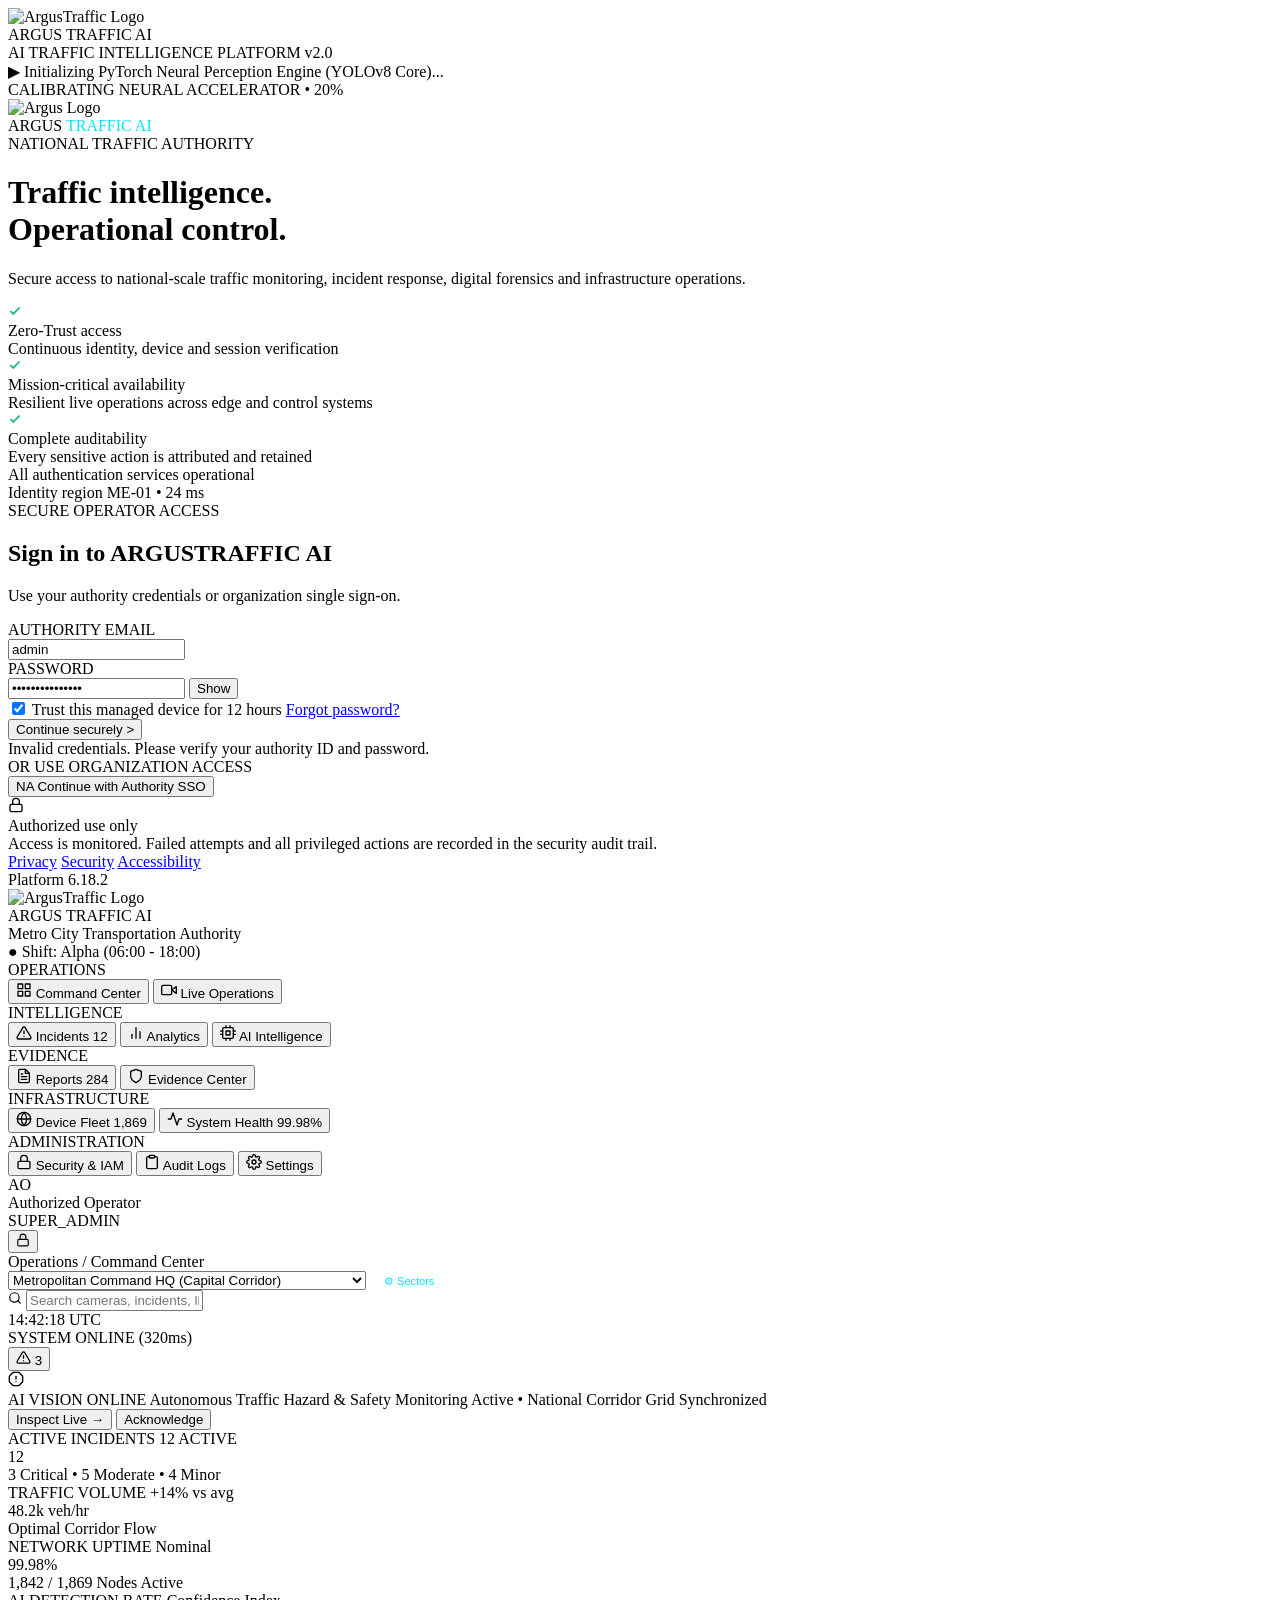
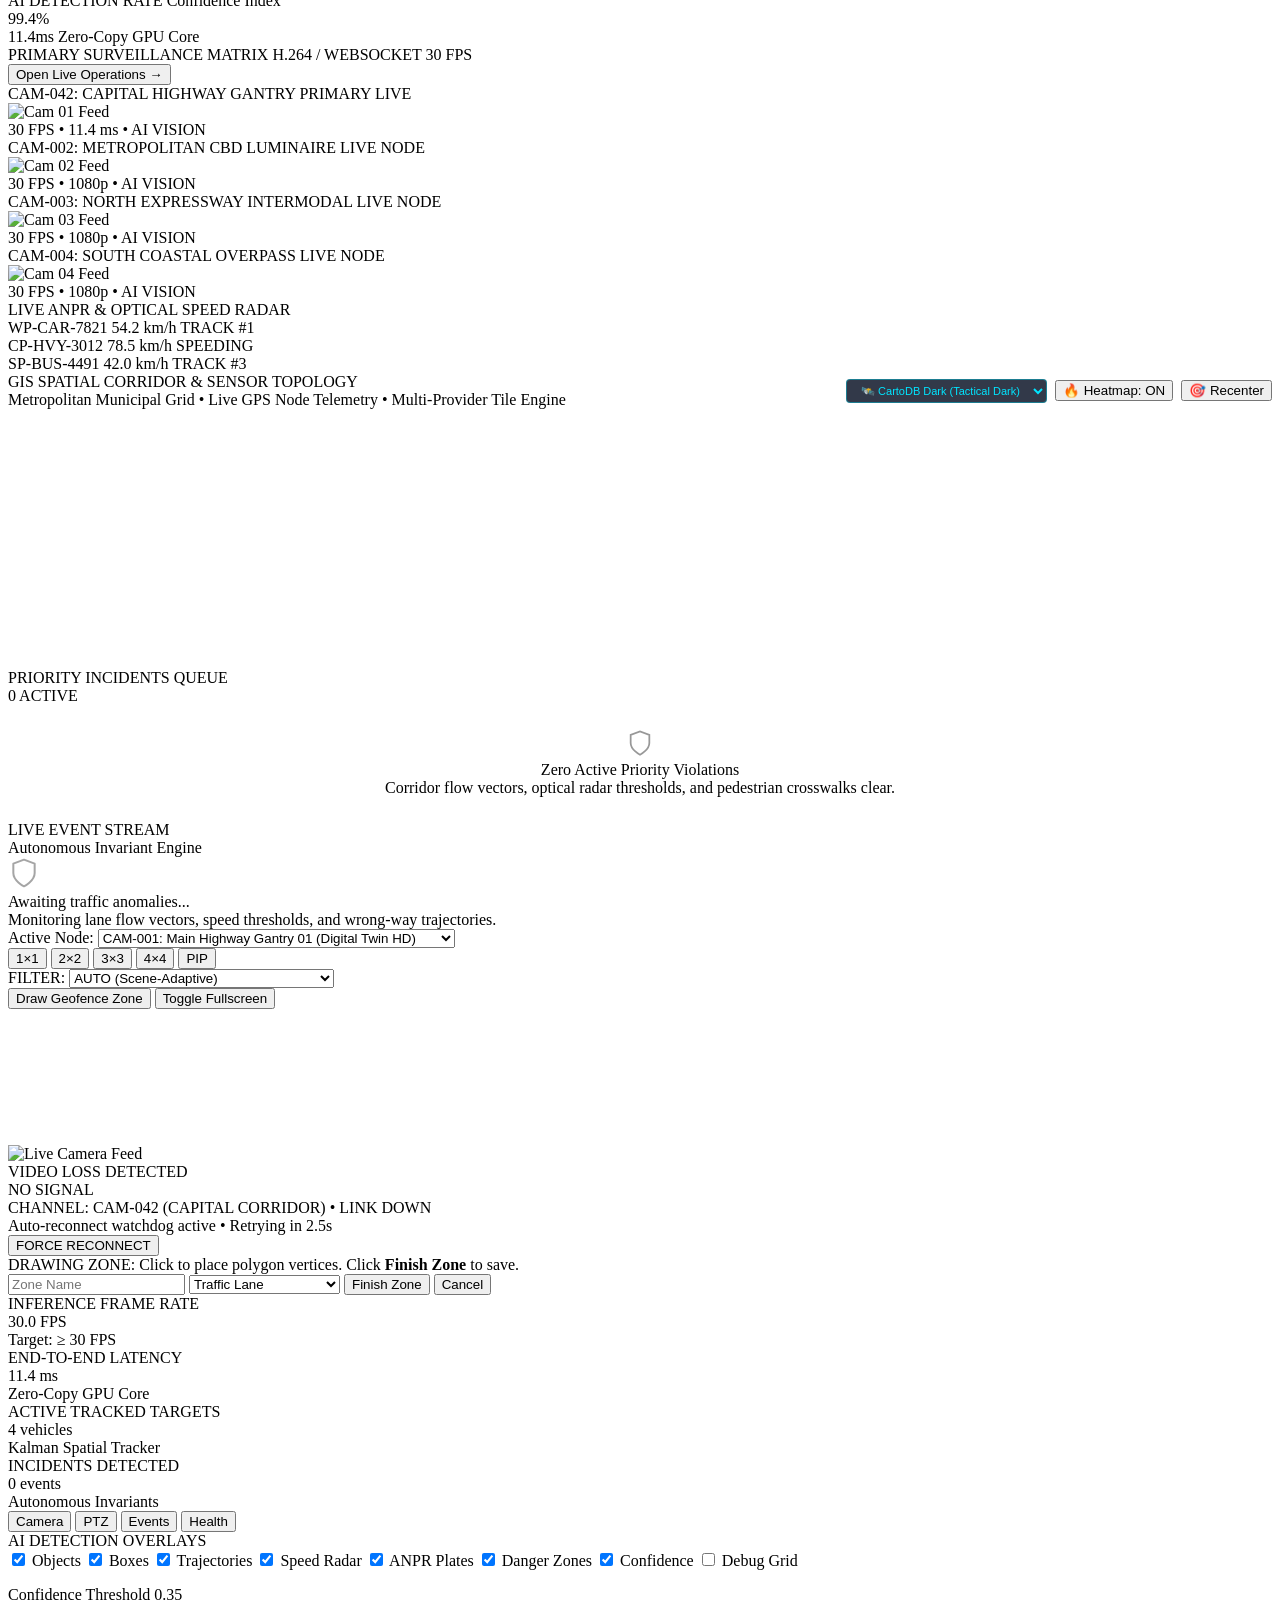
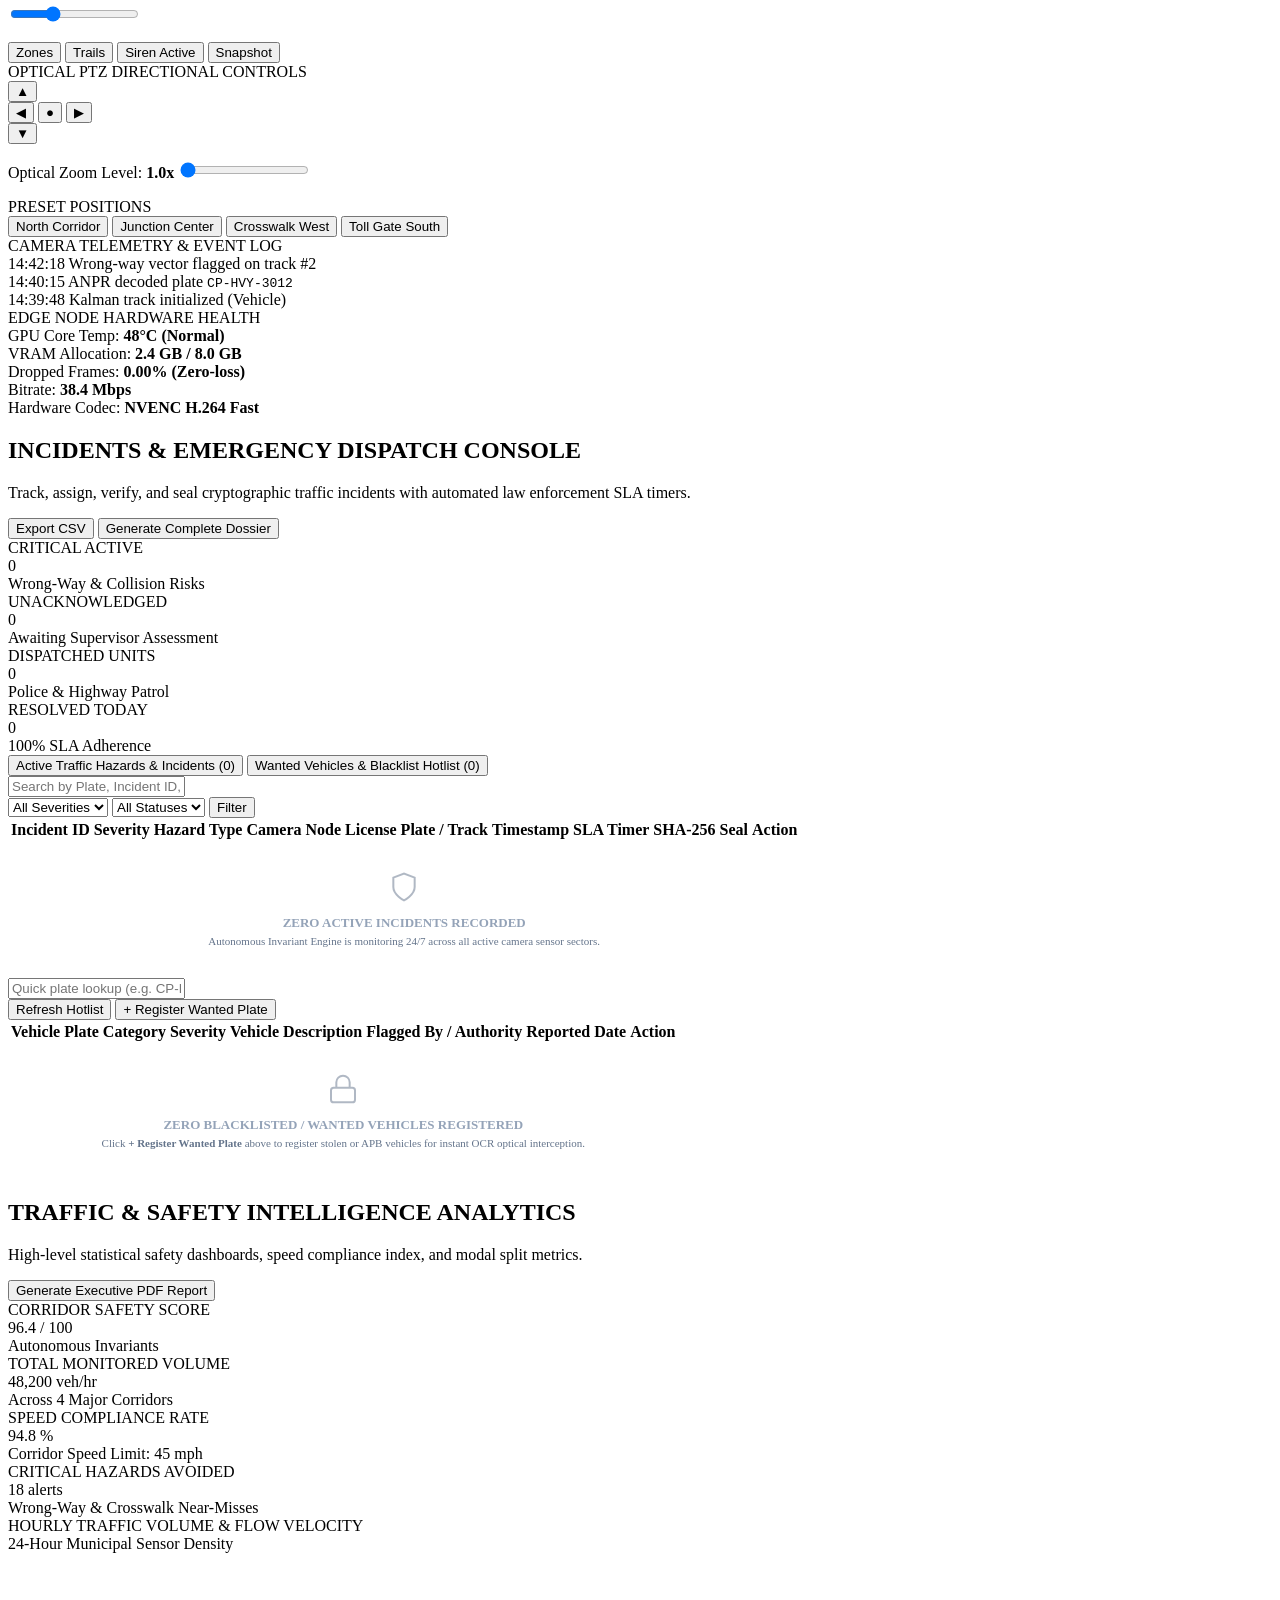
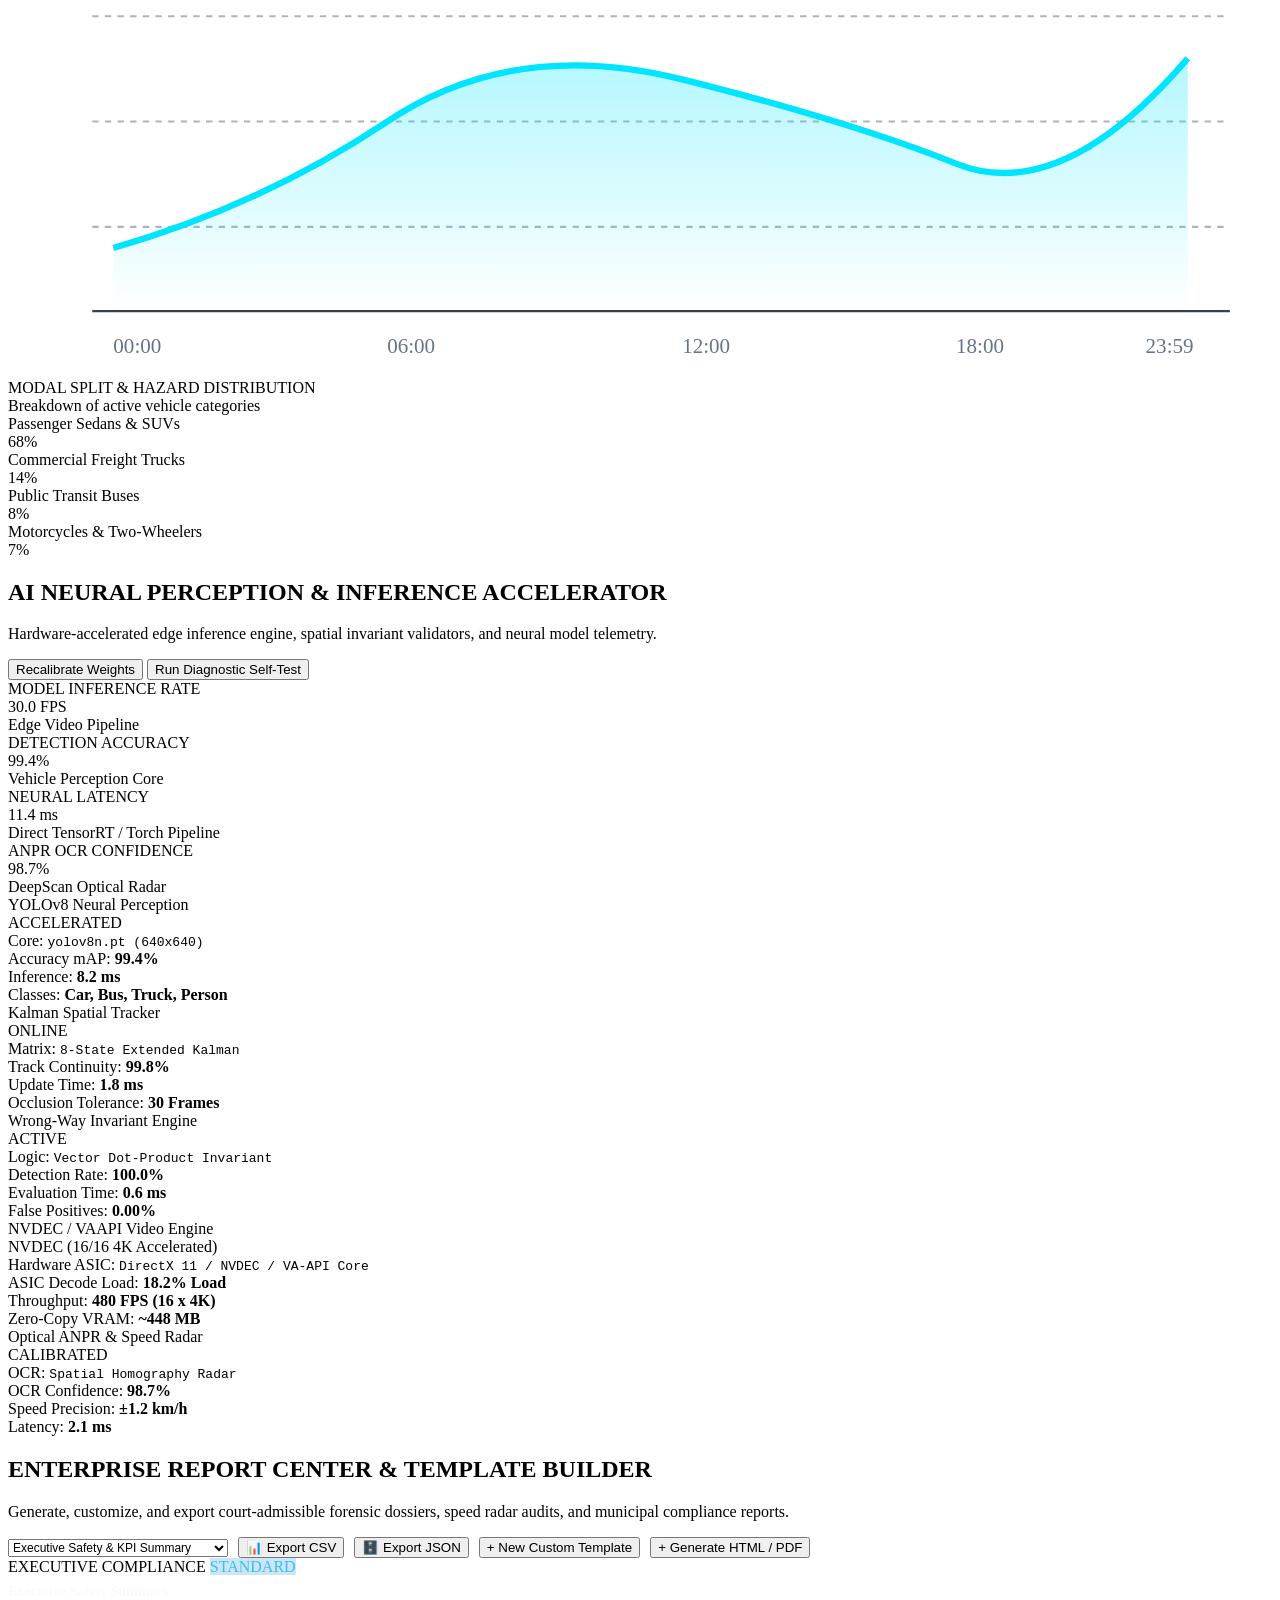
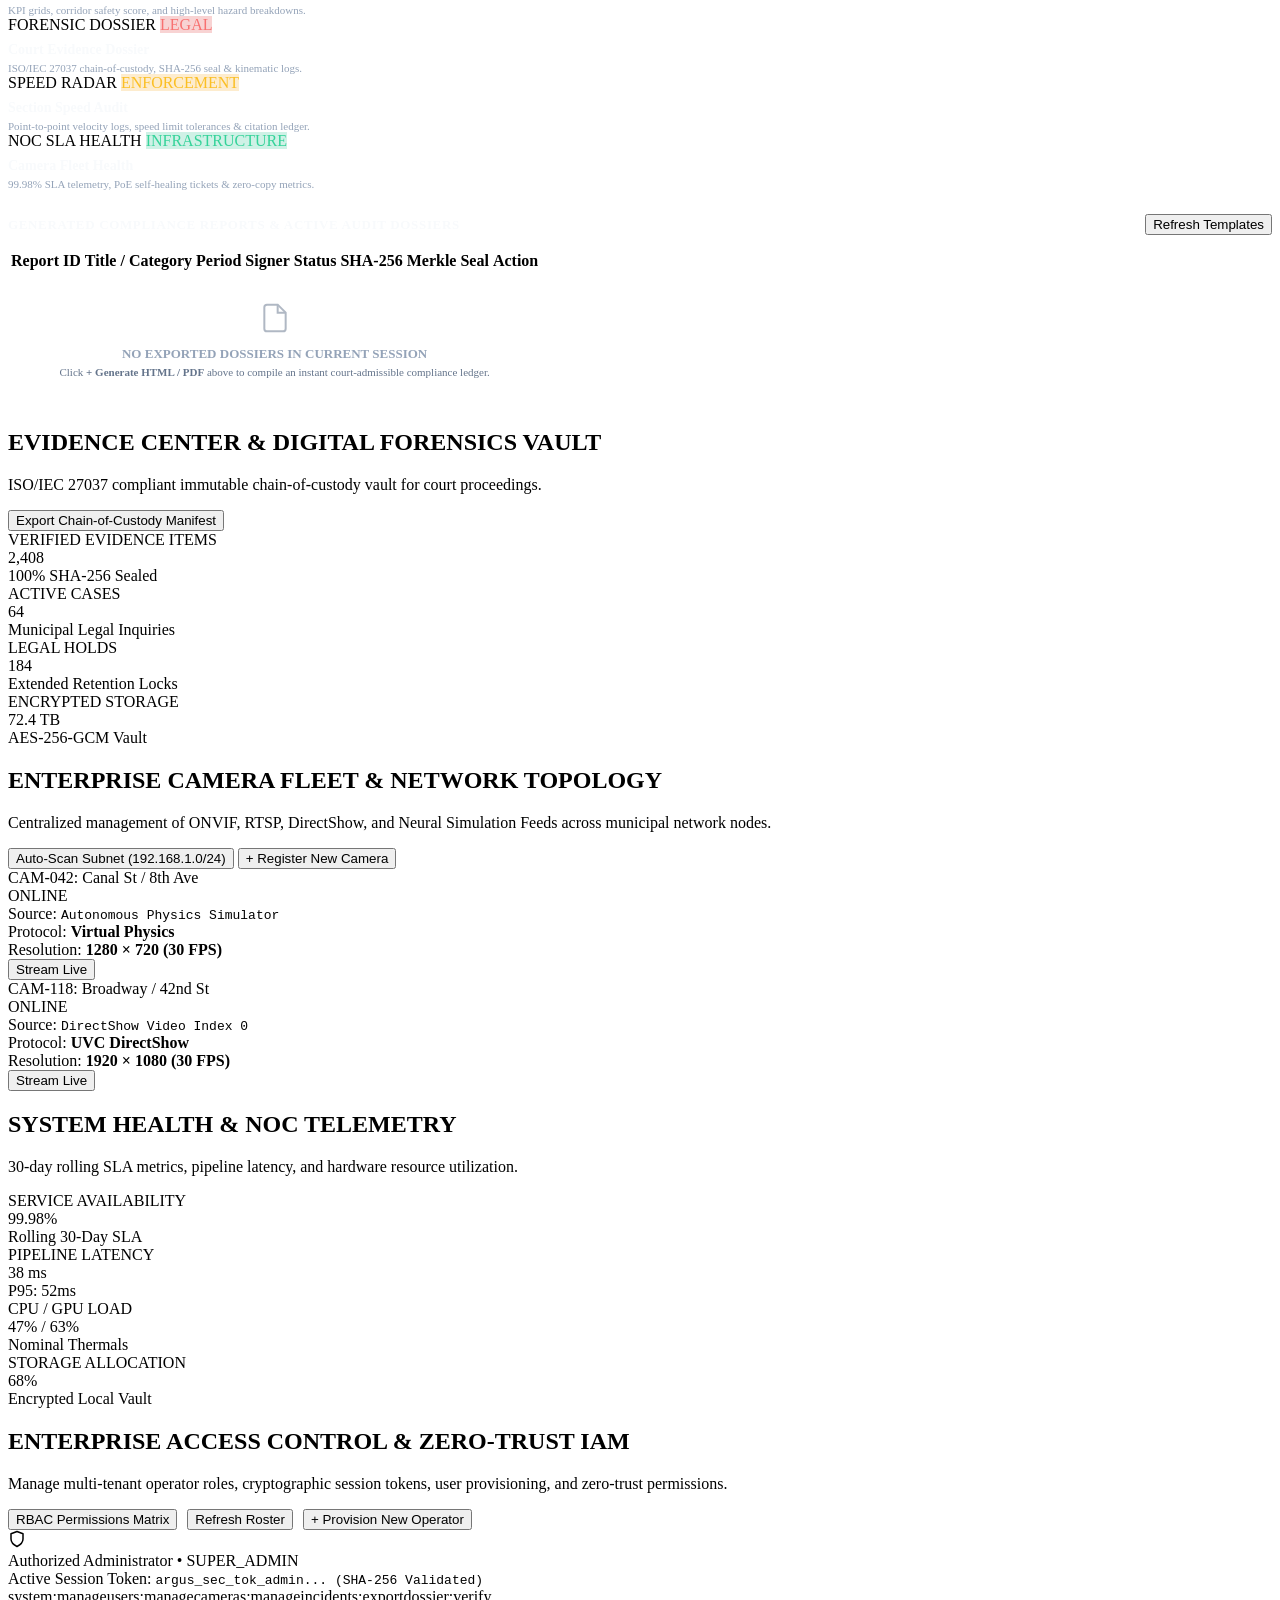
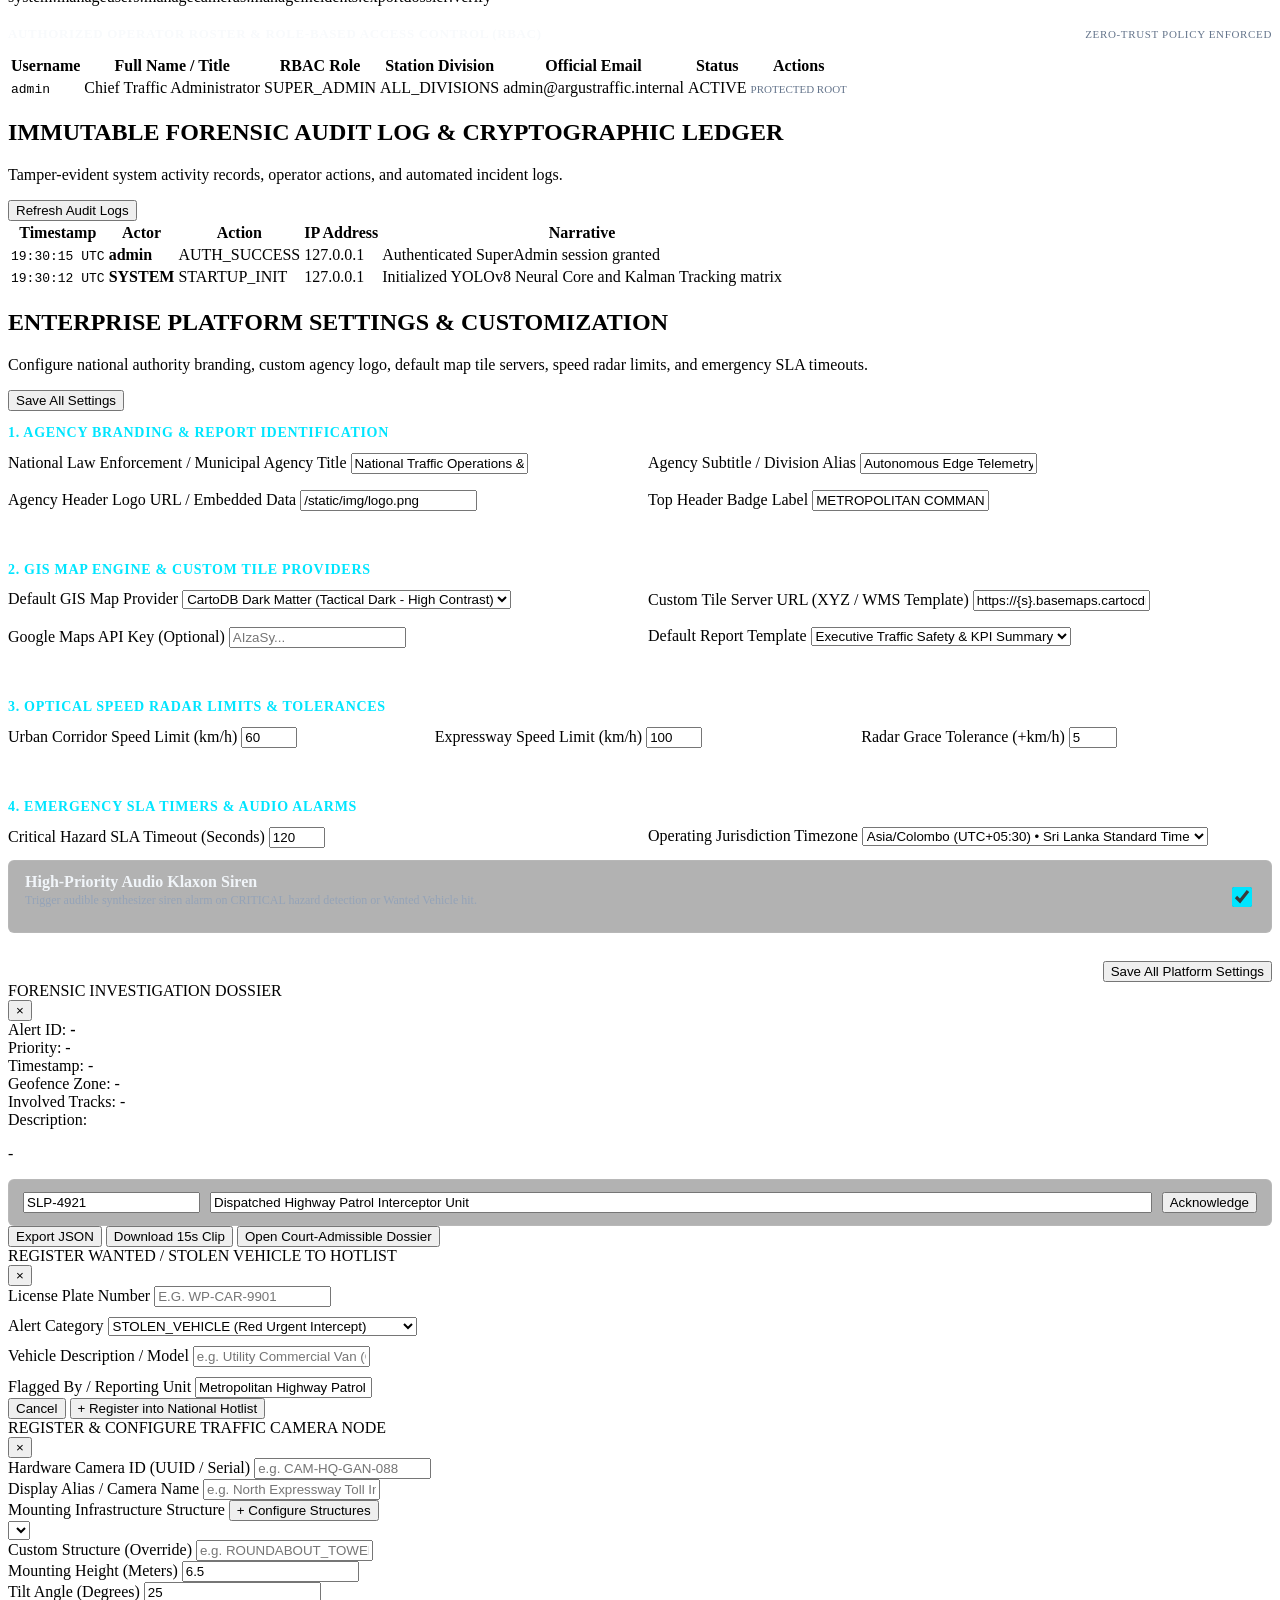
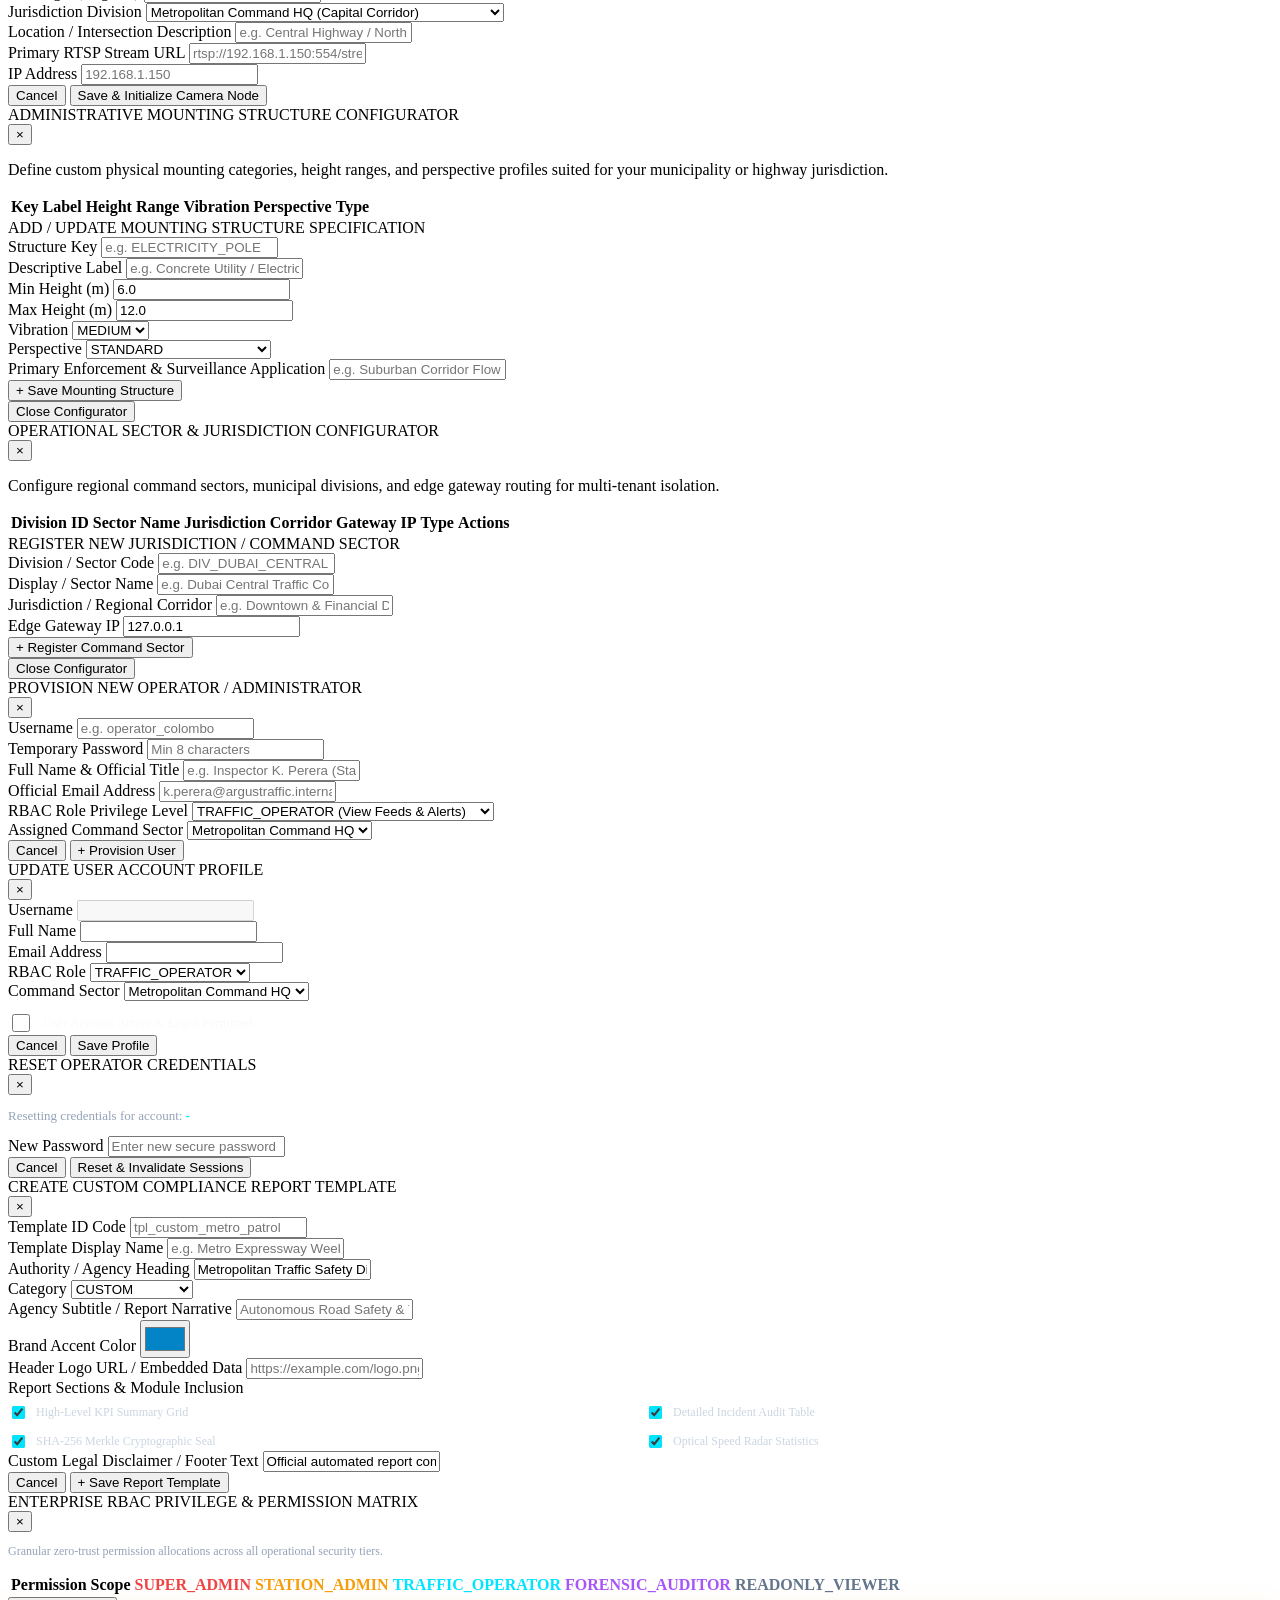
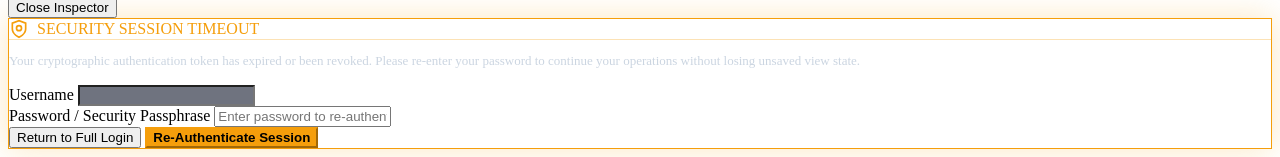
==== commit 614ba1c6: "feat(hardening): implement RTSP socket timeouts, global 401 session recovery, automated FIFO disk wa" ====
--- a/src/web/index.html
+++ b/src/web/index.html
@@ -1869,6 +1869,36 @@
     </div>
   </div>
 
+  <!-- Session Expired Re-Authentication Modal -->
+  <div id="session-expired-modal" class="modal-backdrop hidden" style="z-index: 10000;">
+    <div class="modal-card" style="border: 1px solid #f59e0b; box-shadow: 0 0 30px rgba(245, 158, 11, 0.25);">
+      <div class="modal-header" style="border-bottom: 1px solid rgba(245, 158, 11, 0.3);">
+        <div class="modal-title" style="color: #f59e0b; display: flex; align-items: center; gap: 8px;">
+          <svg width="20" height="20" viewBox="0 0 24 24" fill="none" stroke="currentColor" stroke-width="2"><path d="M12 22s8-4 8-10V5l-8-3-8 3v7c0 6 8 10 8 10z"/><circle cx="12" cy="11" r="3"/></svg>
+          SECURITY SESSION TIMEOUT
+        </div>
+      </div>
+      <div class="modal-body">
+        <p style="font-size: 13px; color: #cbd5e1; margin-bottom: 16px;">
+          Your cryptographic authentication token has expired or been revoked. Please re-enter your password to continue your operations without losing unsaved view state.
+        </p>
+        <div class="form-group">
+          <label>Username</label>
+          <input type="text" id="reauth-username" class="form-input" readonly style="background: rgba(15, 23, 42, 0.6); color: #94a3b8;" />
+        </div>
+        <div class="form-group">
+          <label>Password / Security Passphrase</label>
+          <input type="password" id="reauth-password" class="form-input" placeholder="Enter password to re-authenticate..." onkeydown="if(event.key==='Enter') submitReAuth()" />
+        </div>
+        <div id="reauth-error" style="color: #ef4444; font-size: 12px; margin-top: 6px; display: none;"></div>
+      </div>
+      <div class="modal-footer">
+        <button class="btn btn-outline" onclick="window.location.reload()">Return to Full Login</button>
+        <button class="btn btn-primary" onclick="submitReAuth()" style="background: #f59e0b; border-color: #f59e0b; color: #000; font-weight: 700;">Re-Authenticate Session</button>
+      </div>
+    </div>
+  </div>
+
   <div id="toast-container" class="toast-container"></div>
   <script src="https://unpkg.com/leaflet@1.9.4/dist/leaflet.js"></script>
   <script src="/static/js/app.js"></script>
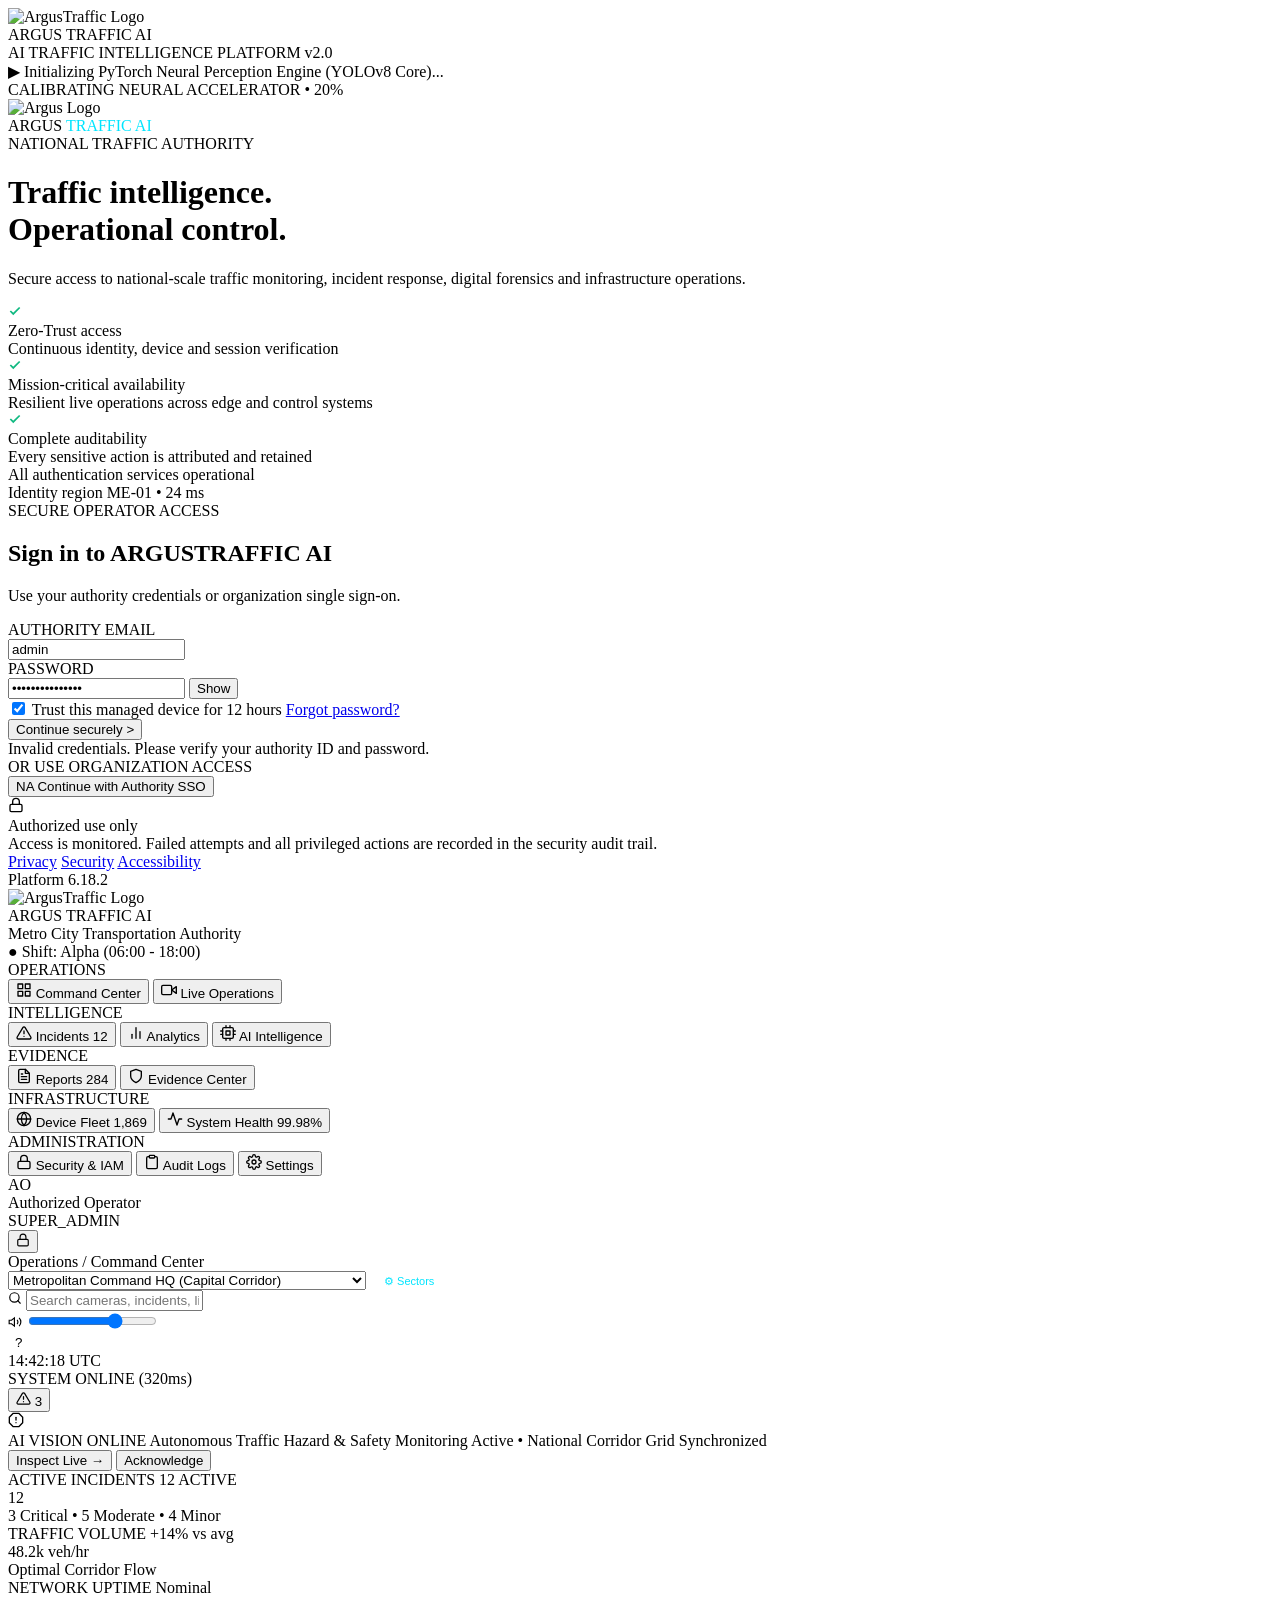
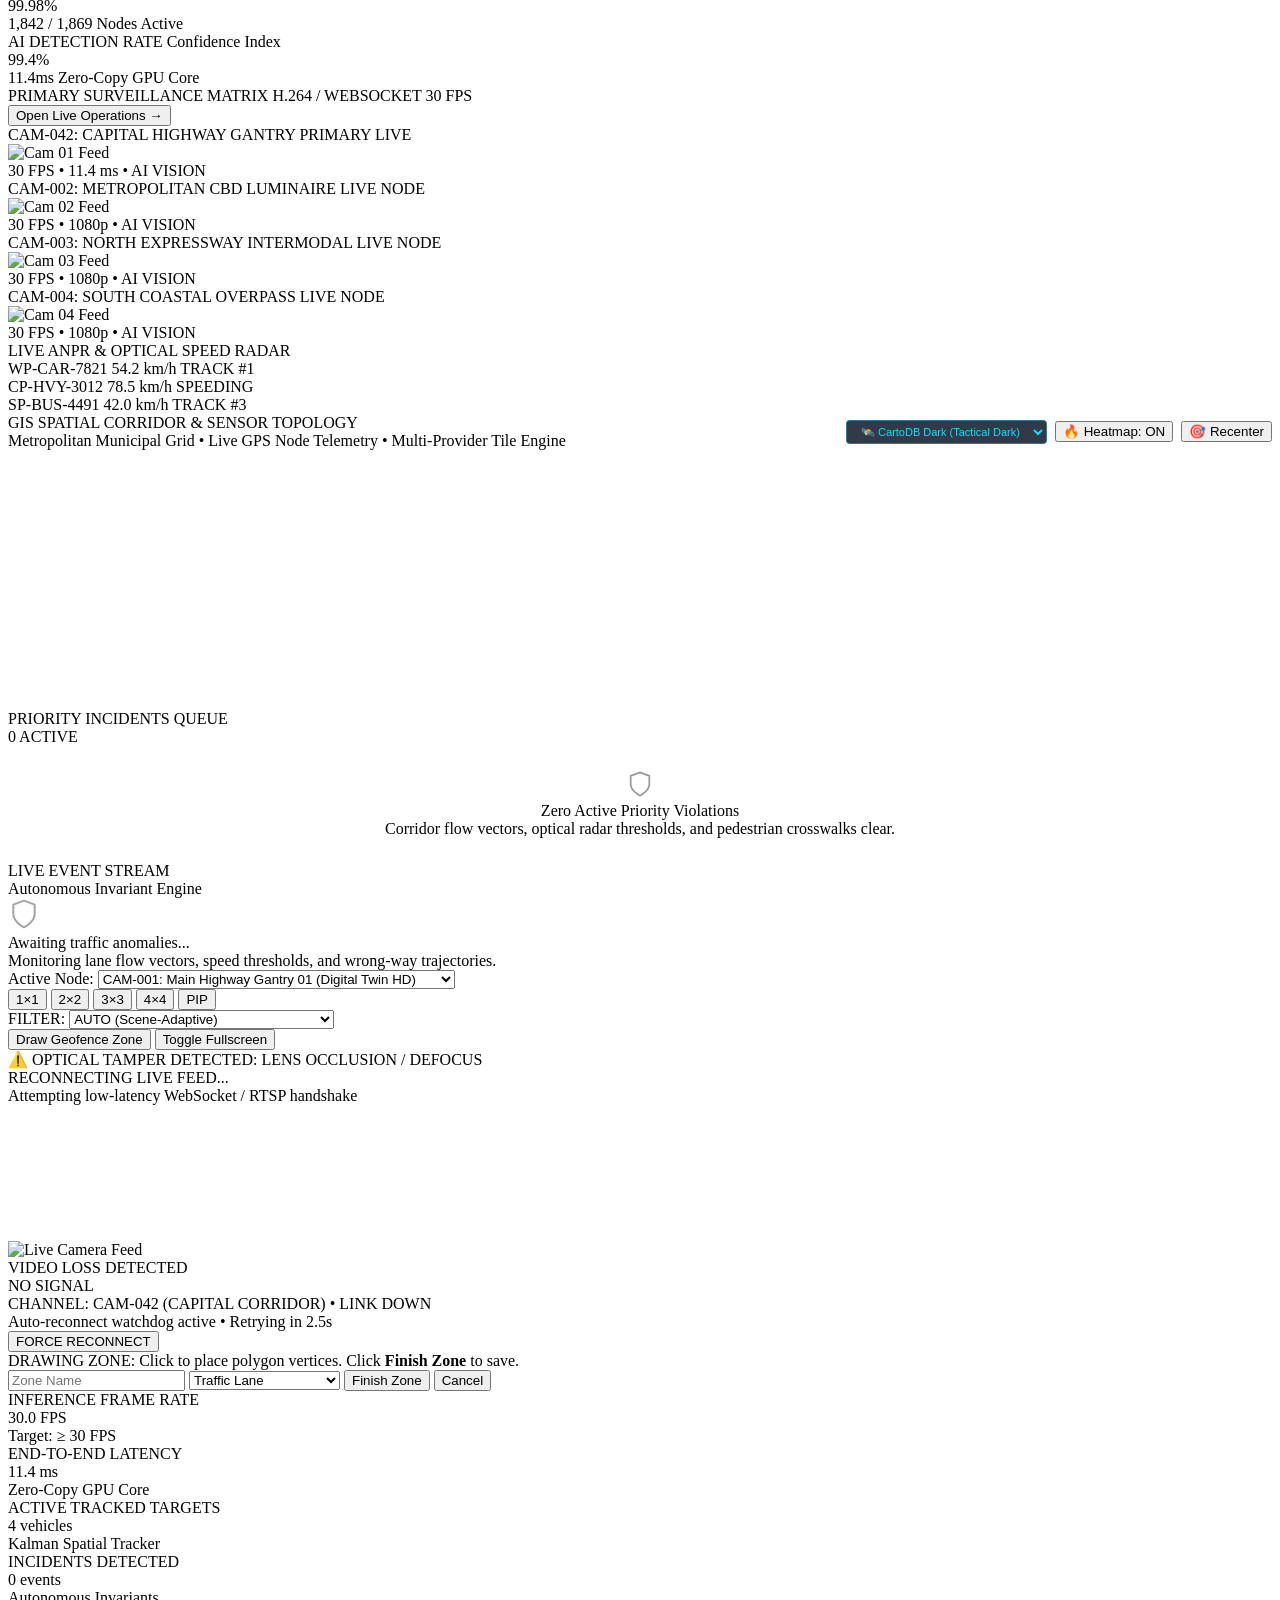
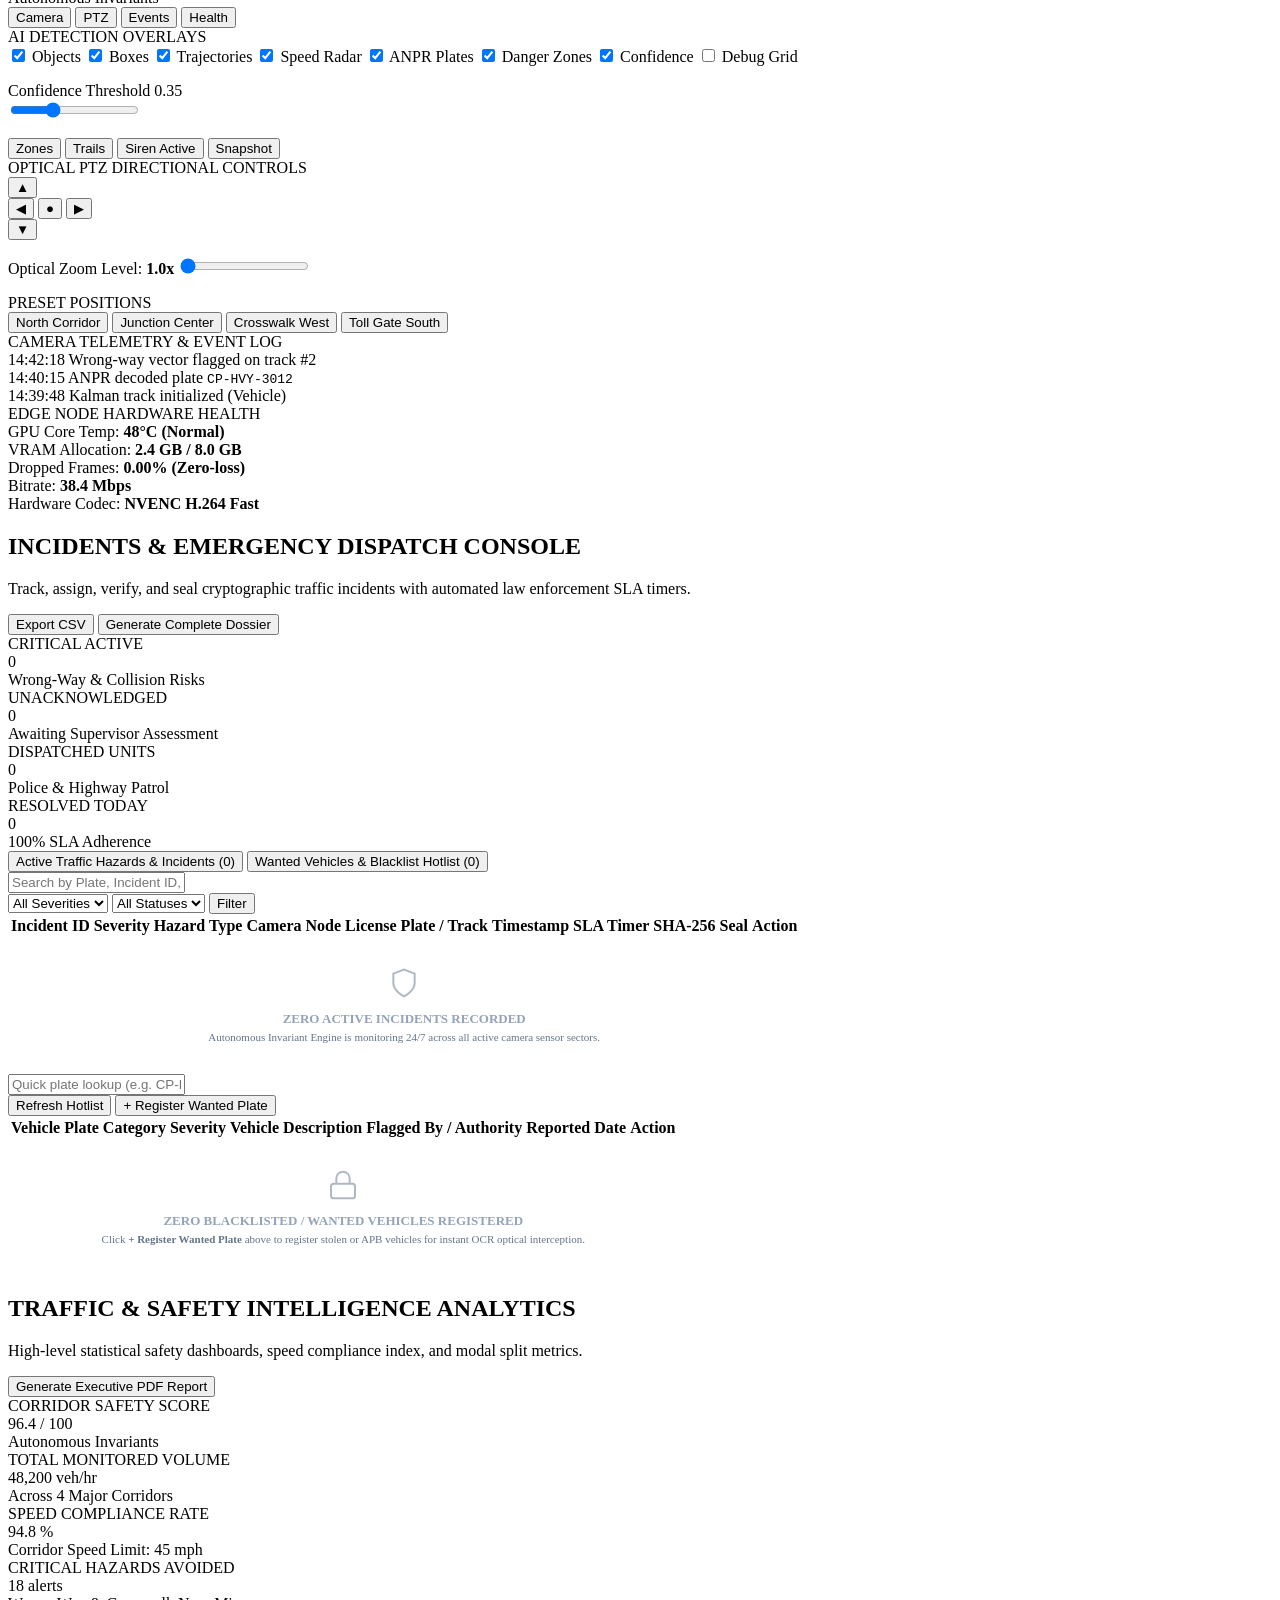
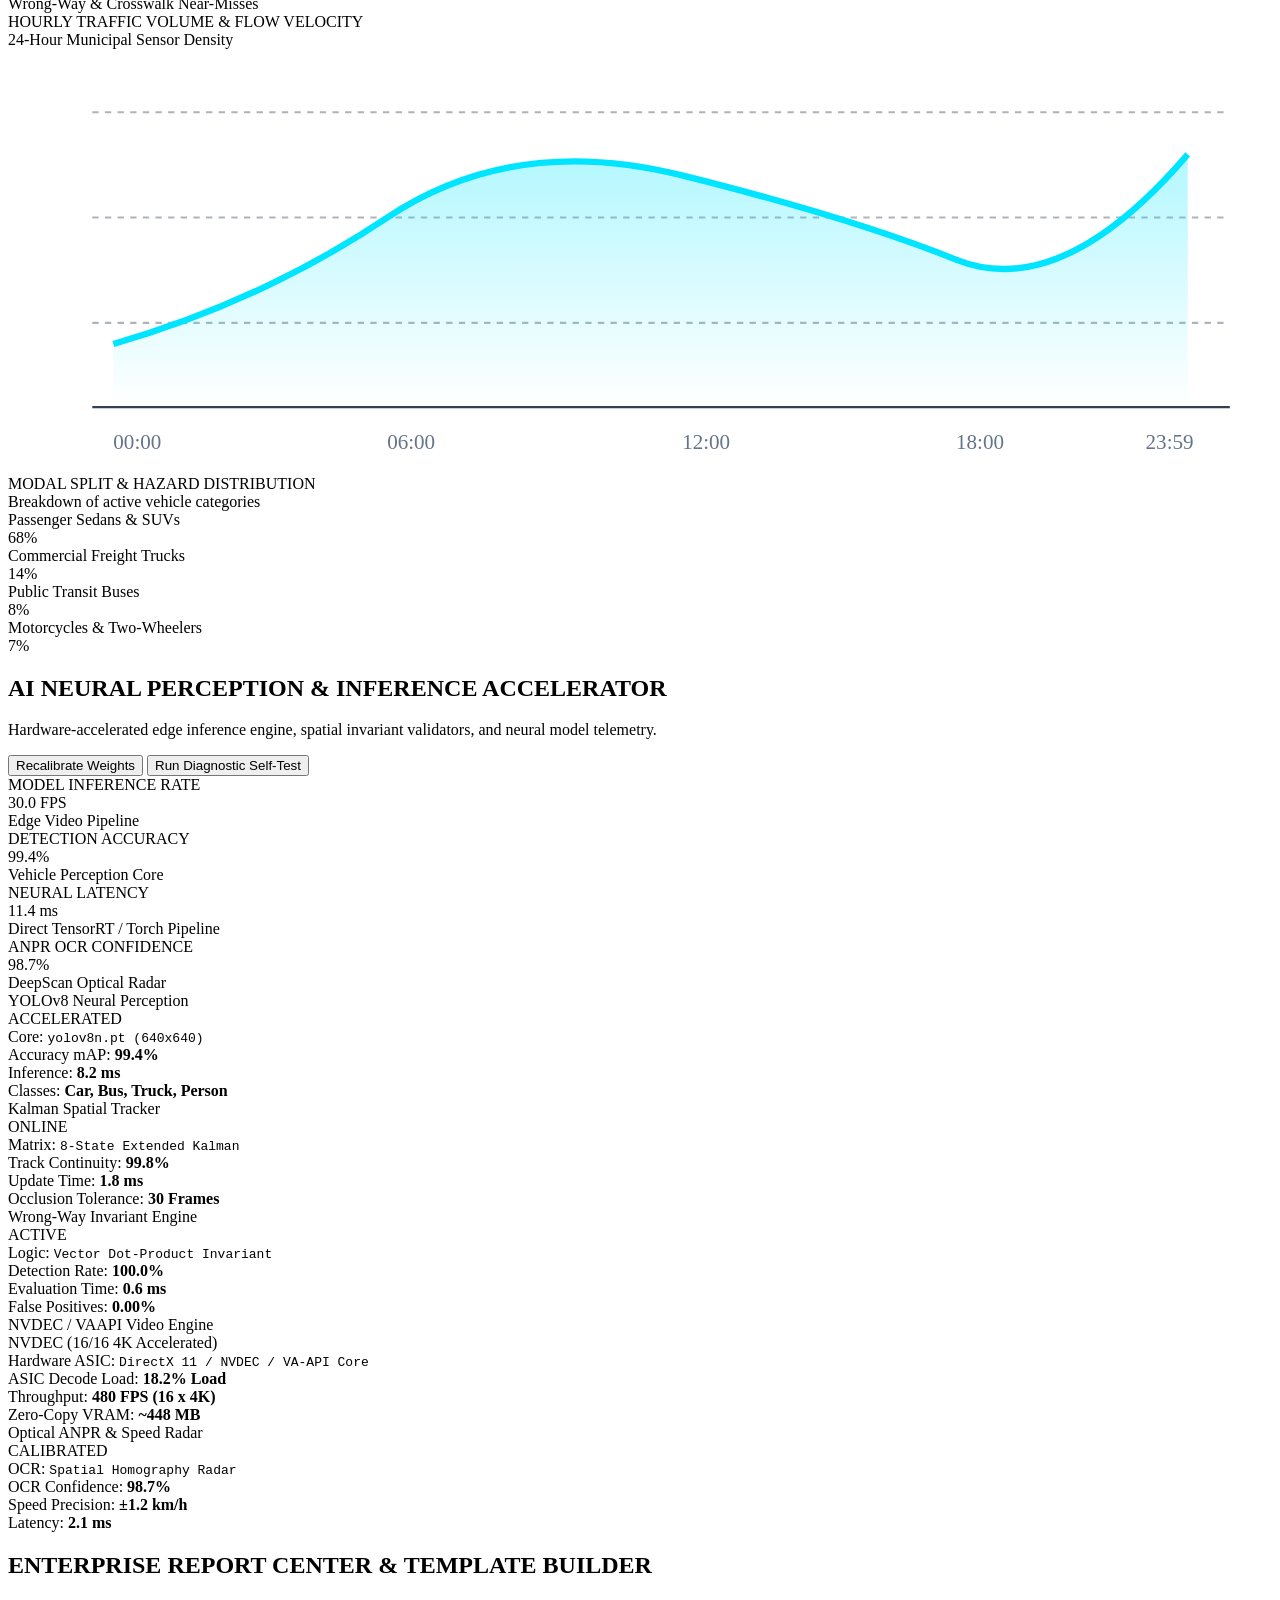
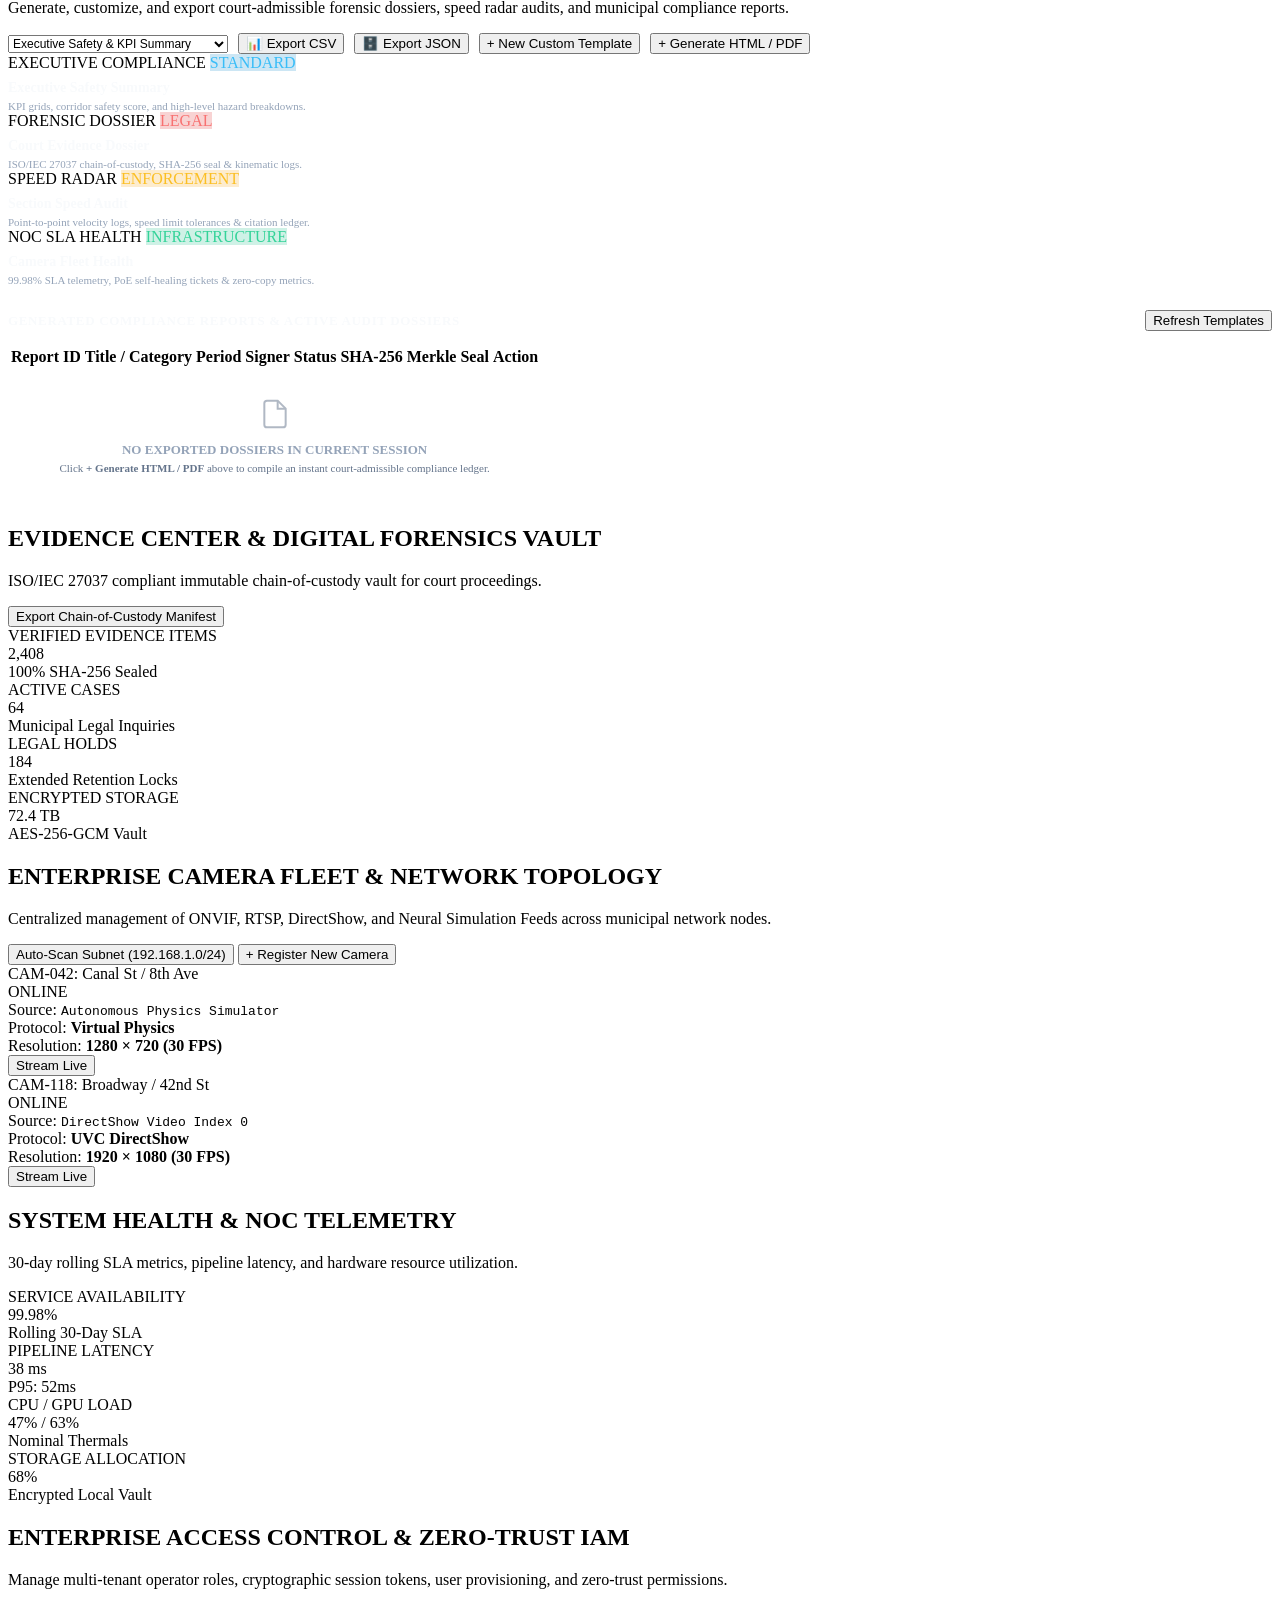
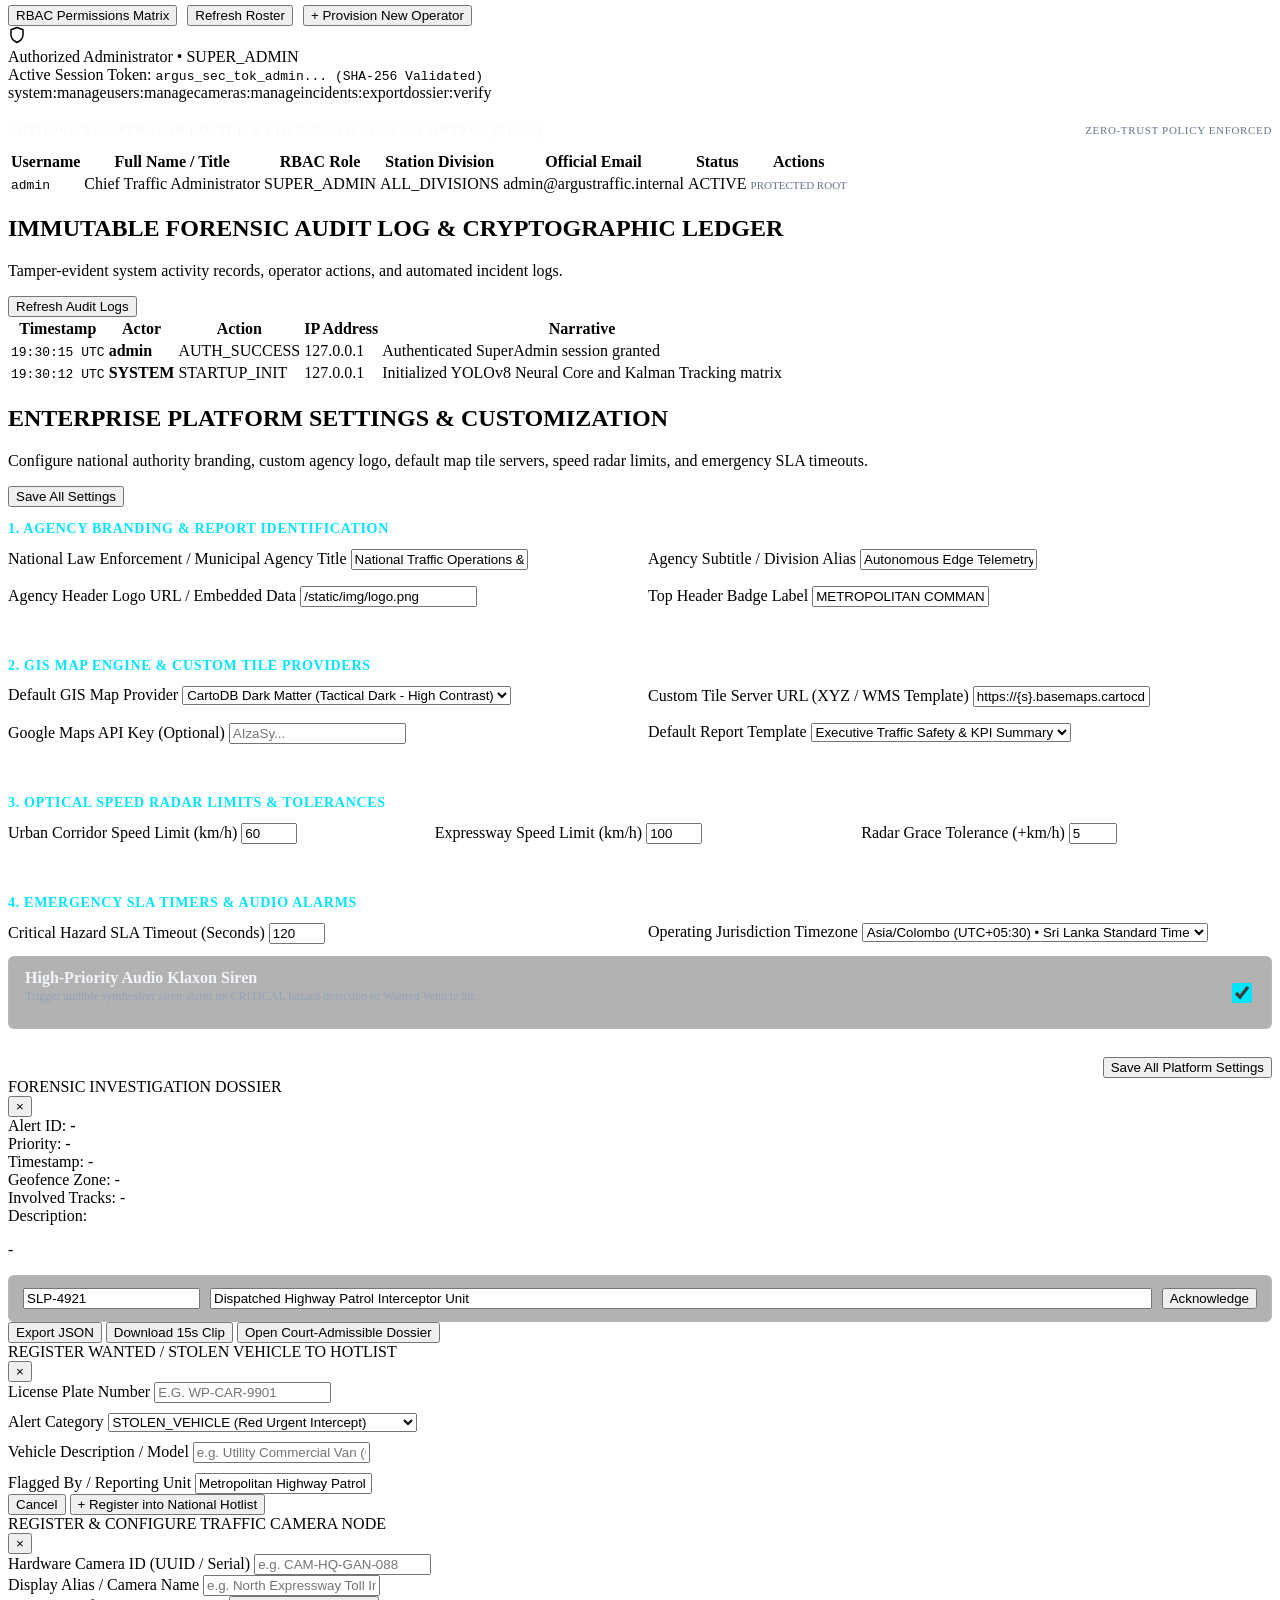
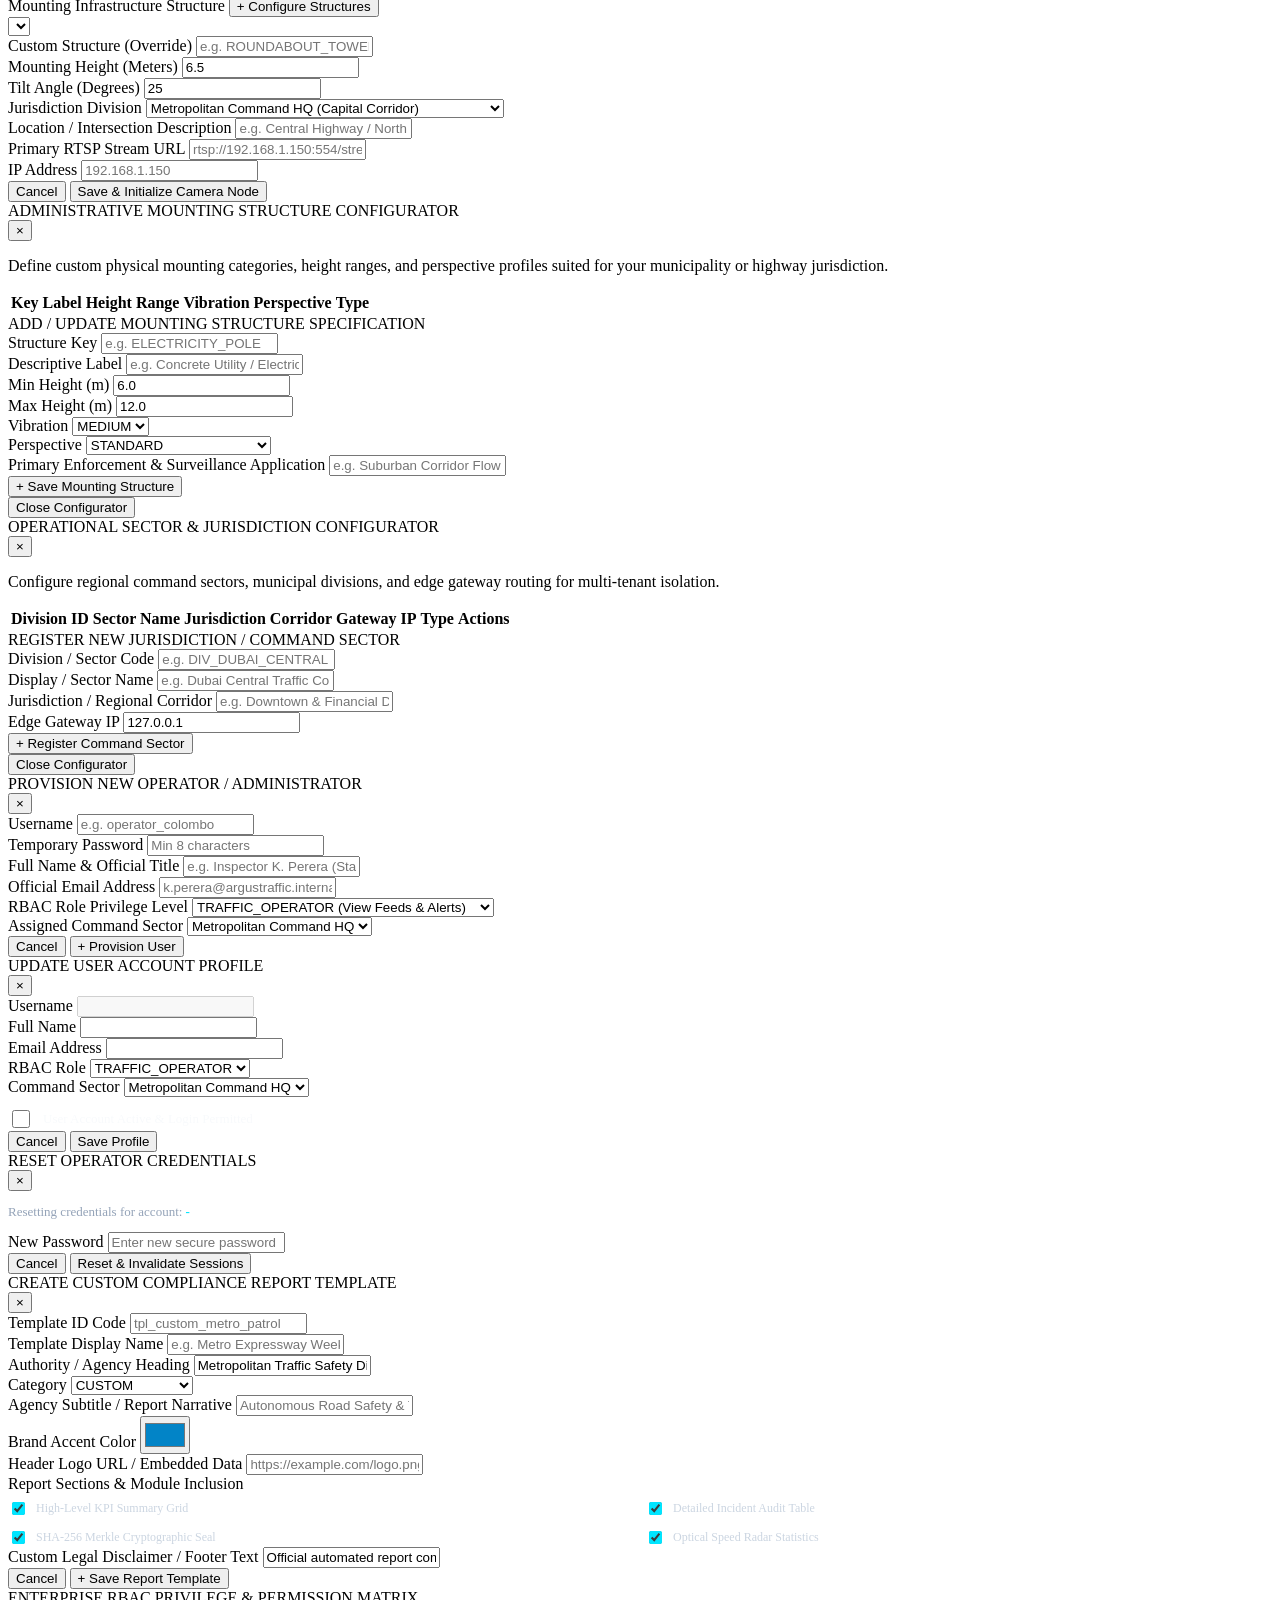
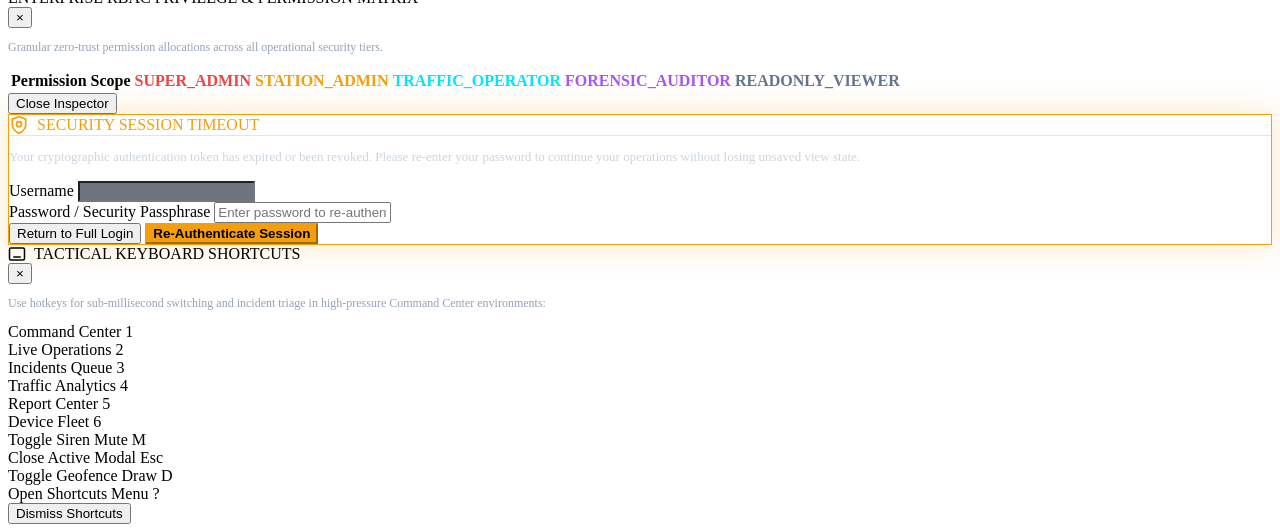
==== commit ae6069e2: "feat(ui-ux): enhance GIS map tile sync, tactical keyboard shortcuts, stream reconnecting overlay, ta" ====
--- a/src/web/index.html
+++ b/src/web/index.html
@@ -5,6 +5,10 @@
   <meta name="viewport" content="width=device-width, initial-scale=1.0">
   <title>ARGUS TRAFFIC AI - AI Traffic Intelligence Platform</title>
   <meta name="description" content="Industrial-grade Real-Time Edge Vision Platform for Autonomous Traffic Hazard & Incident Detection.">
+  <meta name="theme-color" content="#020617">
+  <meta name="apple-mobile-web-app-capable" content="yes">
+  <meta name="apple-mobile-web-app-status-bar-style" content="black-translucent">
+  <link rel="manifest" href="/manifest.json">
   <link rel="icon" type="image/x-icon" href="/static/favicon.ico">
   <link rel="icon" type="image/png" href="/static/img/logo.png">
   <link rel="preconnect" href="https://fonts.googleapis.com">
@@ -306,6 +310,13 @@
         </div>
 
         <div class="header-right">
+          <div class="volume-control-box" title="Emergency Alarm Volume Control">
+            <svg width="14" height="14" viewBox="0 0 24 24" fill="none" stroke="currentColor" stroke-width="2"><polygon points="11 5 6 9 2 9 2 15 6 15 11 19 11 5"/><path d="M19.07 4.93a10 10 0 0 1 0 14.14M15.54 8.46a5 5 0 0 1 0 7.08"/></svg>
+            <input type="range" id="alarm-volume-slider" class="volume-slider" min="0" max="1" step="0.05" value="0.7" onchange="setAlarmVolume(this.value)" />
+          </div>
+          <button class="btn-top-alert" style="background: rgba(255,255,255,0.06); border: 1px solid rgba(255,255,255,0.12);" onclick="openShortcutsModal()" title="Keyboard Shortcuts (?)">
+            <span class="kbd-key" style="border: none; background: transparent; padding: 0;">?</span>
+          </button>
           <div class="clock-display" id="header-clock">14:42:18 UTC</div>
           <div class="status-pill" id="connection-status">
             <span class="pulse-dot"></span>
@@ -581,6 +592,19 @@
             <!-- Video Viewport -->
             <div class="feed-card ops-feed-card">
               <div class="video-wrapper" id="video-wrapper">
+                <!-- Optical Camera Tamper Alert HUD Banner -->
+                <div id="tamper-hud-banner" class="tamper-hud-banner hidden">
+                  <span>⚠️</span>
+                  <span id="tamper-hud-text">OPTICAL TAMPER DETECTED: LENS OCCLUSION / DEFOCUS</span>
+                </div>
+
+                <!-- Reconnecting Live Stream Glassmorphic Overlay -->
+                <div id="stream-reconnect-overlay" class="stream-reconnect-overlay hidden">
+                  <div class="reconnect-spinner"></div>
+                  <div class="reconnect-title">RECONNECTING LIVE FEED...</div>
+                  <div class="reconnect-sub" id="reconnect-status-text">Attempting low-latency WebSocket / RTSP handshake</div>
+                </div>
+
                 <img id="stream-img" alt="Live Camera Feed" />
                 <canvas id="drawing-canvas"></canvas>
 
@@ -1899,8 +1923,80 @@
     </div>
   </div>
 
+  <!-- Tactical Keyboard Shortcuts Guide Modal -->
+  <div id="shortcuts-modal" class="modal-backdrop hidden">
+    <div class="modal-card" style="max-width: 550px;">
+      <div class="modal-header">
+        <div class="modal-title" style="display: flex; align-items: center; gap: 8px;">
+          <svg width="18" height="18" viewBox="0 0 24 24" fill="none" stroke="currentColor" stroke-width="2"><rect x="2" y="4" width="20" height="16" rx="2"/><line x1="6" y1="8" x2="6" y2="8"/><line x1="10" y1="8" x2="10" y2="8"/><line x1="14" y1="8" x2="14" y2="8"/><line x1="18" y1="8" x2="18" y2="8"/><line x1="6" y1="12" x2="6" y2="12"/><line x1="10" y1="12" x2="10" y2="12"/><line x1="14" y1="12" x2="14" y2="12"/><line x1="18" y1="12" x2="18" y2="12"/><line x1="7" y1="16" x2="17" y2="16"/></svg>
+          TACTICAL KEYBOARD SHORTCUTS
+        </div>
+        <button class="modal-close" onclick="closeShortcutsModal()">&times;</button>
+      </div>
+      <div class="modal-body">
+        <p style="font-size: 12px; color: #94a3b8; margin-bottom: 12px;">
+          Use hotkeys for sub-millisecond switching and incident triage in high-pressure Command Center environments:
+        </p>
+        <div class="shortcuts-grid">
+          <div class="shortcut-row">
+            <span class="shortcut-desc">Command Center</span>
+            <span class="kbd-key">1</span>
+          </div>
+          <div class="shortcut-row">
+            <span class="shortcut-desc">Live Operations</span>
+            <span class="kbd-key">2</span>
+          </div>
+          <div class="shortcut-row">
+            <span class="shortcut-desc">Incidents Queue</span>
+            <span class="kbd-key">3</span>
+          </div>
+          <div class="shortcut-row">
+            <span class="shortcut-desc">Traffic Analytics</span>
+            <span class="kbd-key">4</span>
+          </div>
+          <div class="shortcut-row">
+            <span class="shortcut-desc">Report Center</span>
+            <span class="kbd-key">5</span>
+          </div>
+          <div class="shortcut-row">
+            <span class="shortcut-desc">Device Fleet</span>
+            <span class="kbd-key">6</span>
+          </div>
+          <div class="shortcut-row">
+            <span class="shortcut-desc">Toggle Siren Mute</span>
+            <span class="kbd-key">M</span>
+          </div>
+          <div class="shortcut-row">
+            <span class="shortcut-desc">Close Active Modal</span>
+            <span class="kbd-key">Esc</span>
+          </div>
+          <div class="shortcut-row">
+            <span class="shortcut-desc">Toggle Geofence Draw</span>
+            <span class="kbd-key">D</span>
+          </div>
+          <div class="shortcut-row">
+            <span class="shortcut-desc">Open Shortcuts Menu</span>
+            <span class="kbd-key">?</span>
+          </div>
+        </div>
+      </div>
+      <div class="modal-footer">
+        <button class="btn btn-primary" onclick="closeShortcutsModal()">Dismiss Shortcuts</button>
+      </div>
+    </div>
+  </div>
+
   <div id="toast-container" class="toast-container"></div>
   <script src="https://unpkg.com/leaflet@1.9.4/dist/leaflet.js"></script>
   <script src="/static/js/app.js"></script>
+  <script>
+    if ('serviceWorker' in navigator) {
+      window.addEventListener('load', () => {
+        navigator.serviceWorker.register('/sw.js')
+          .then((reg) => console.log('[ArgusPWA] Service Worker registered in scope:', reg.scope))
+          .catch((err) => console.warn('[ArgusPWA] Service Worker registration failed:', err));
+      });
+    }
+  </script>
 </body>
 </html>
